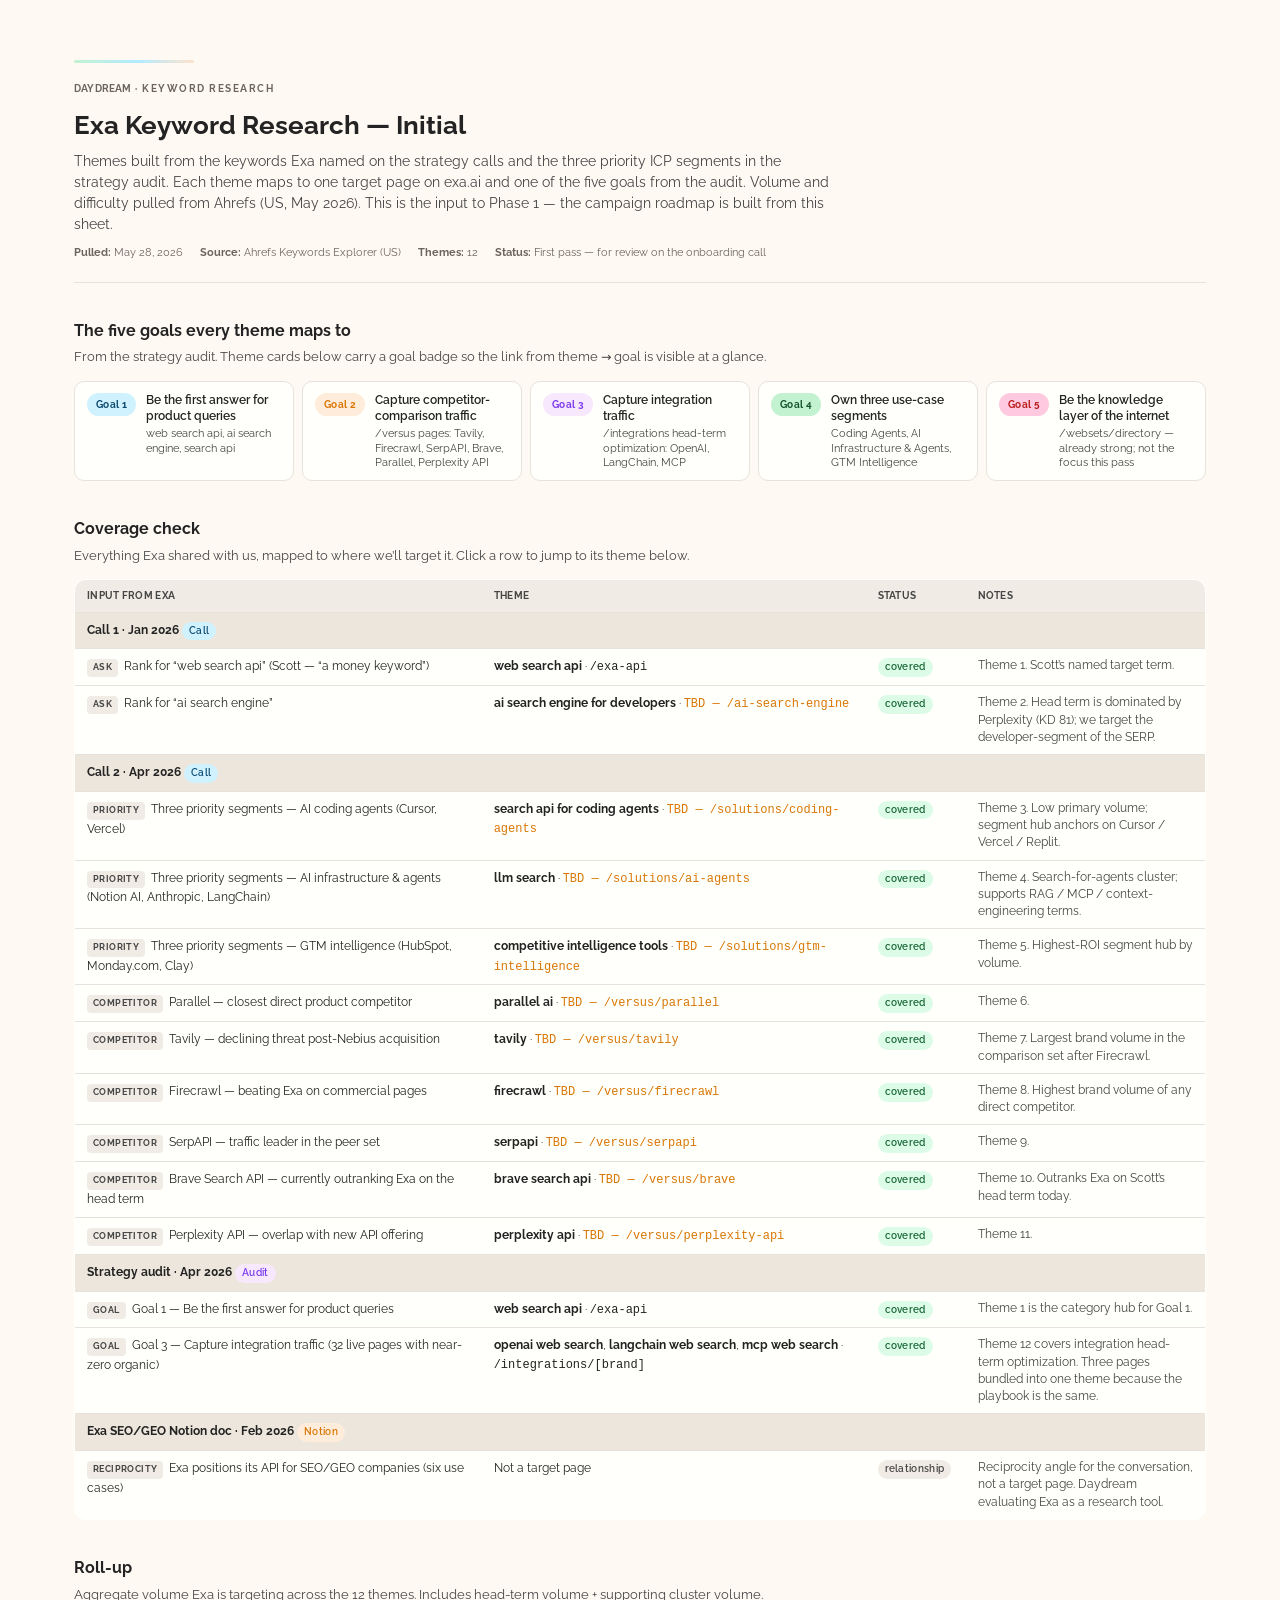
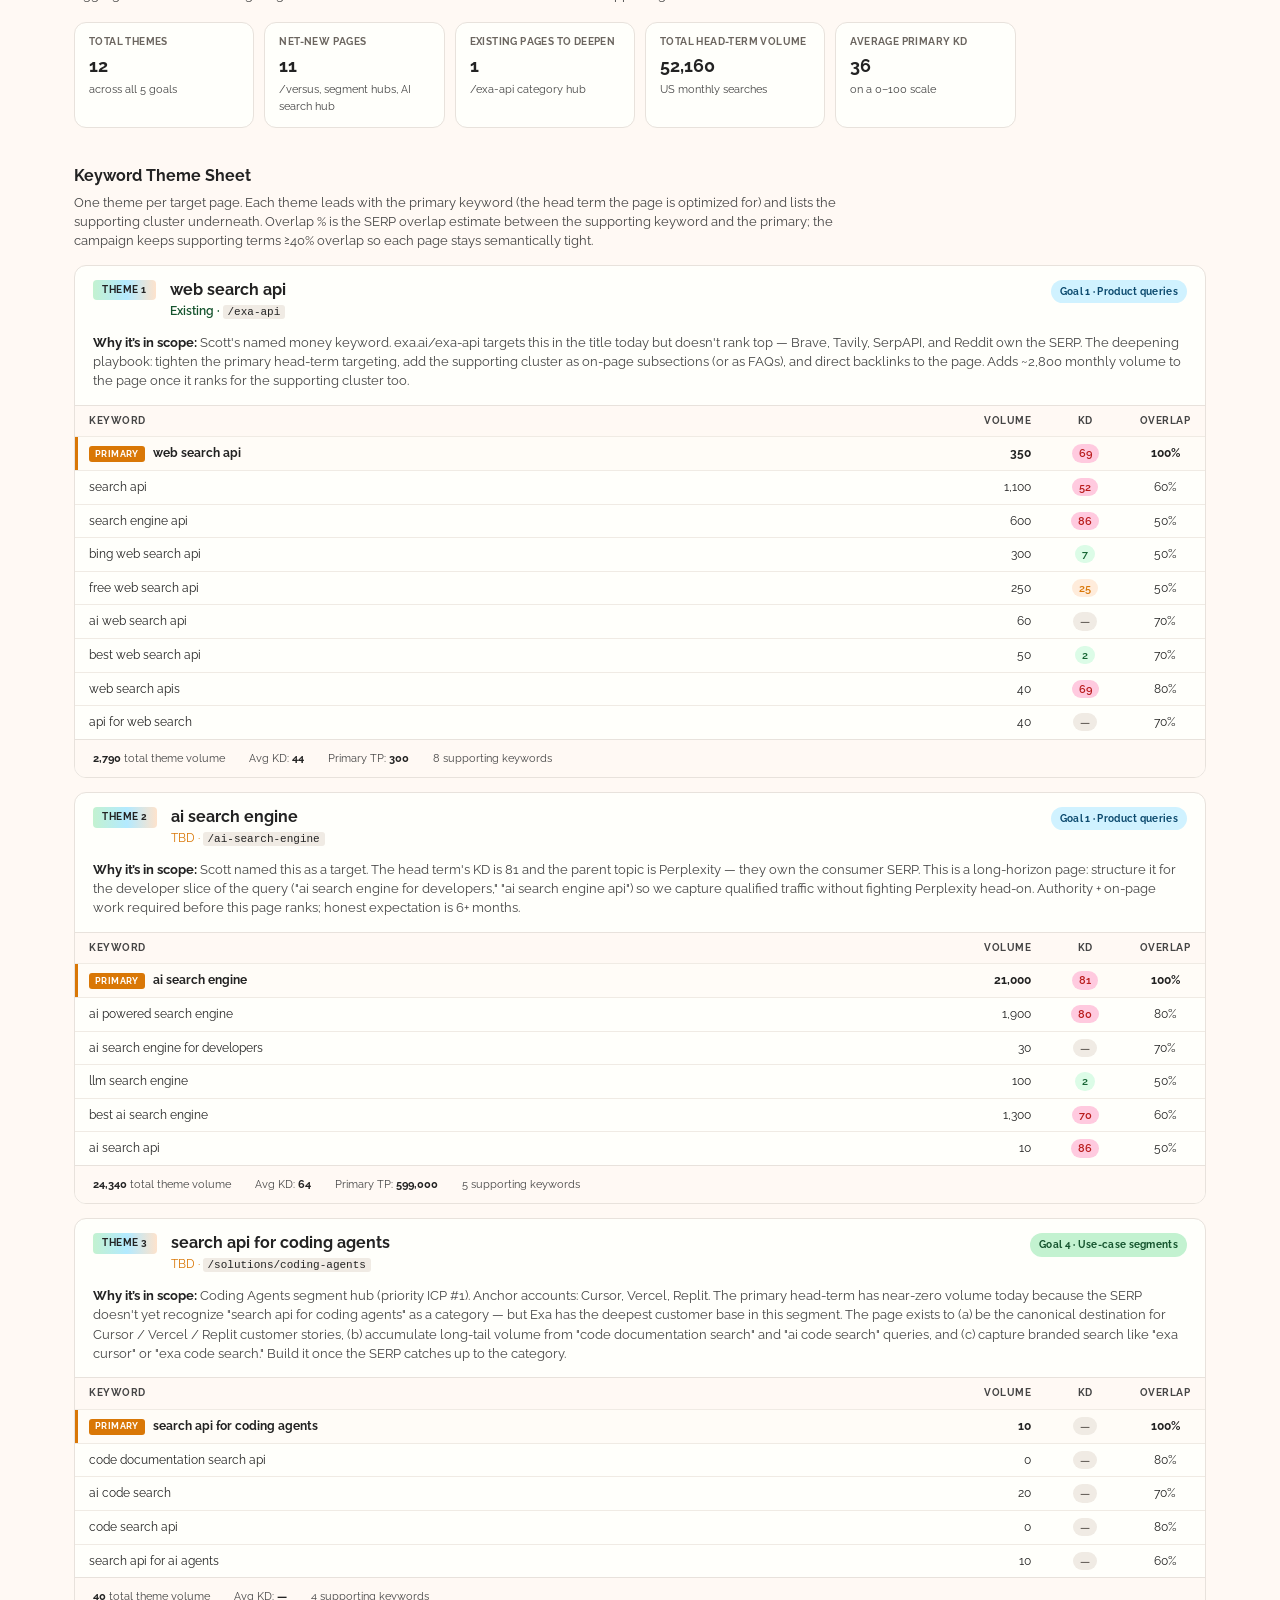
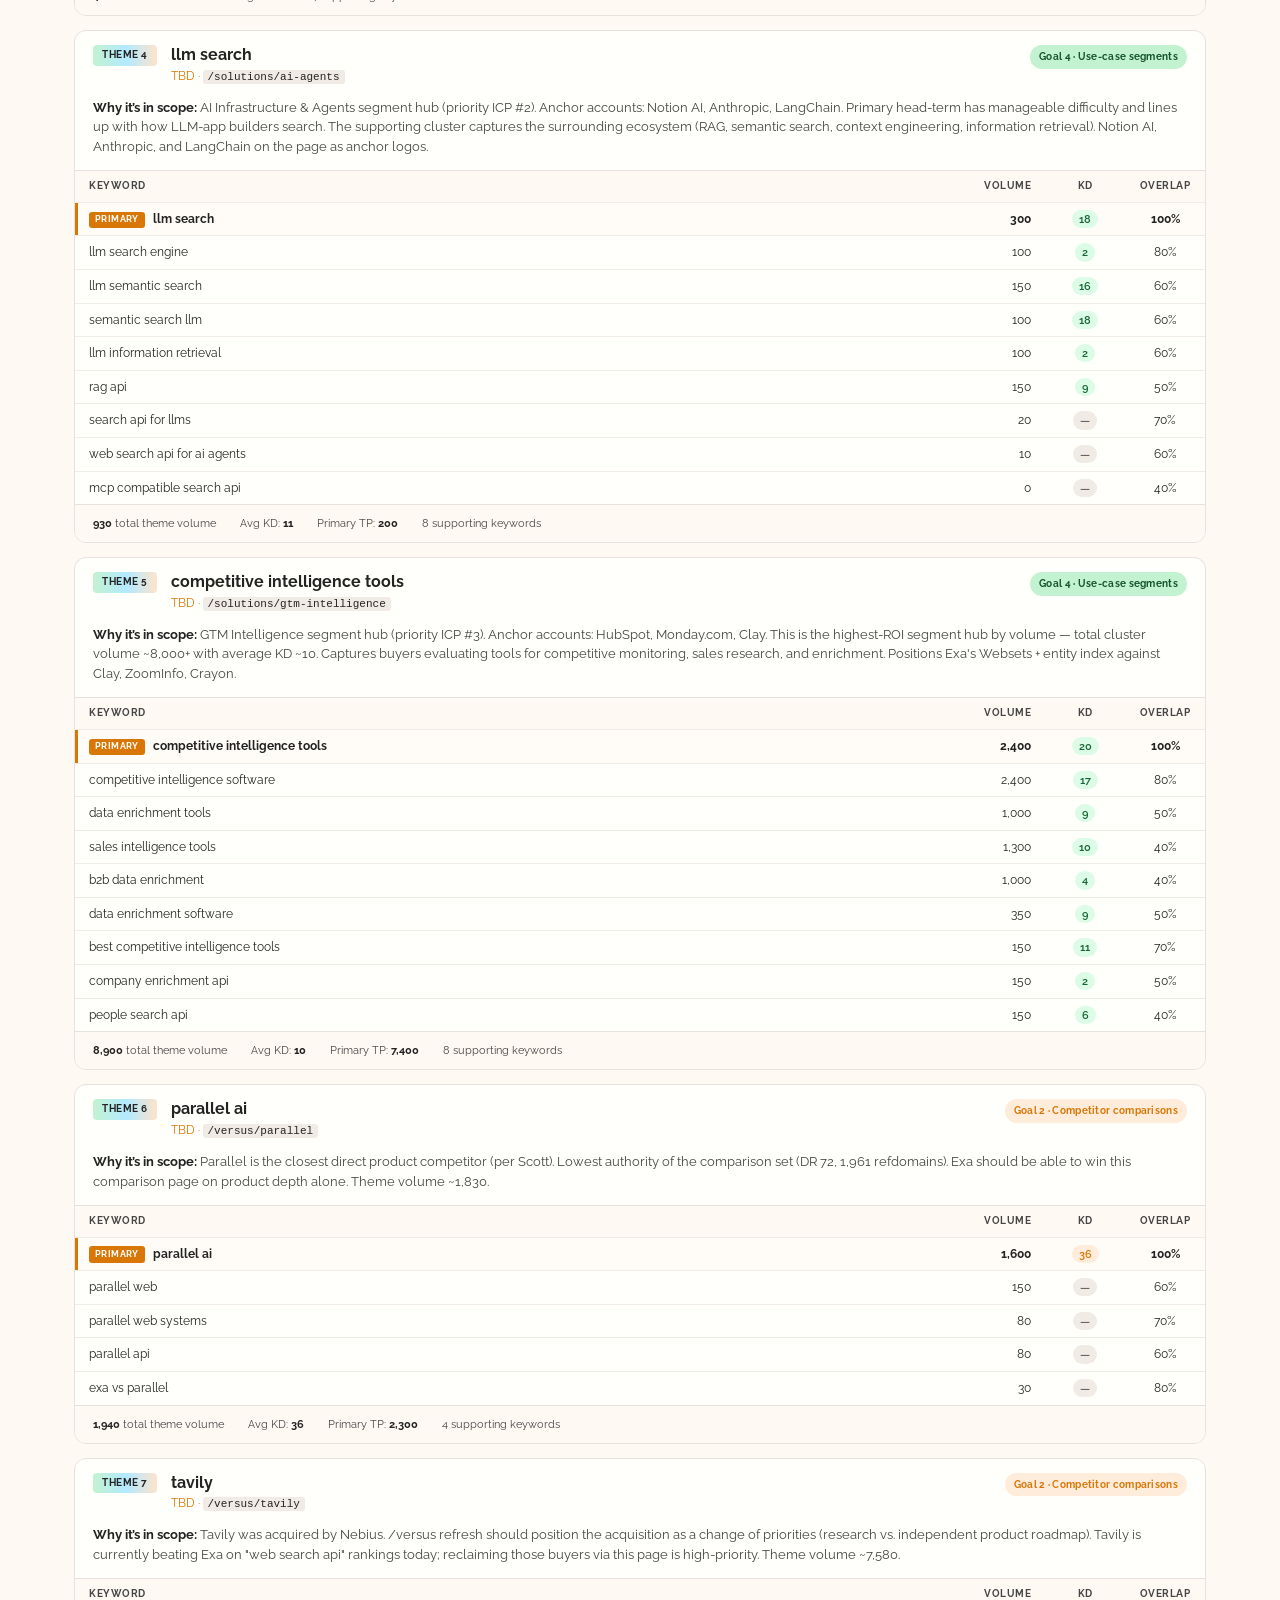
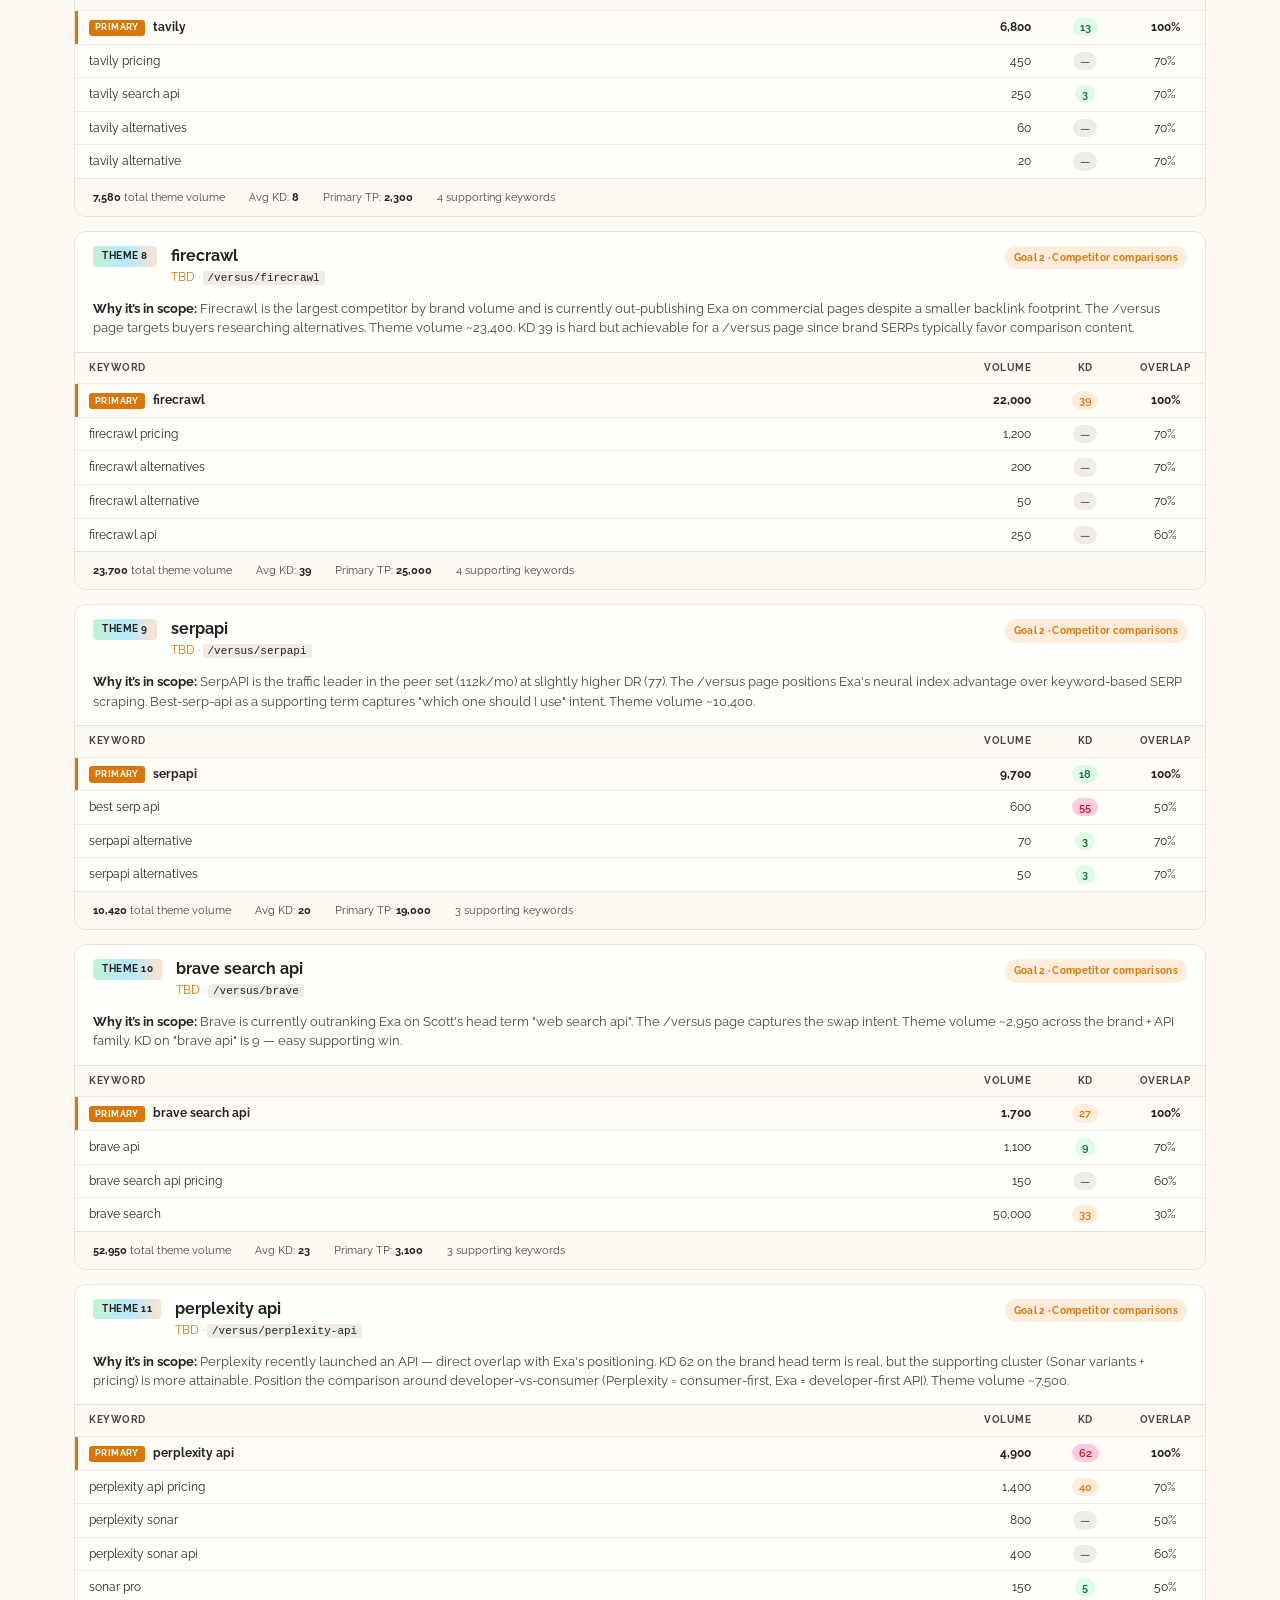
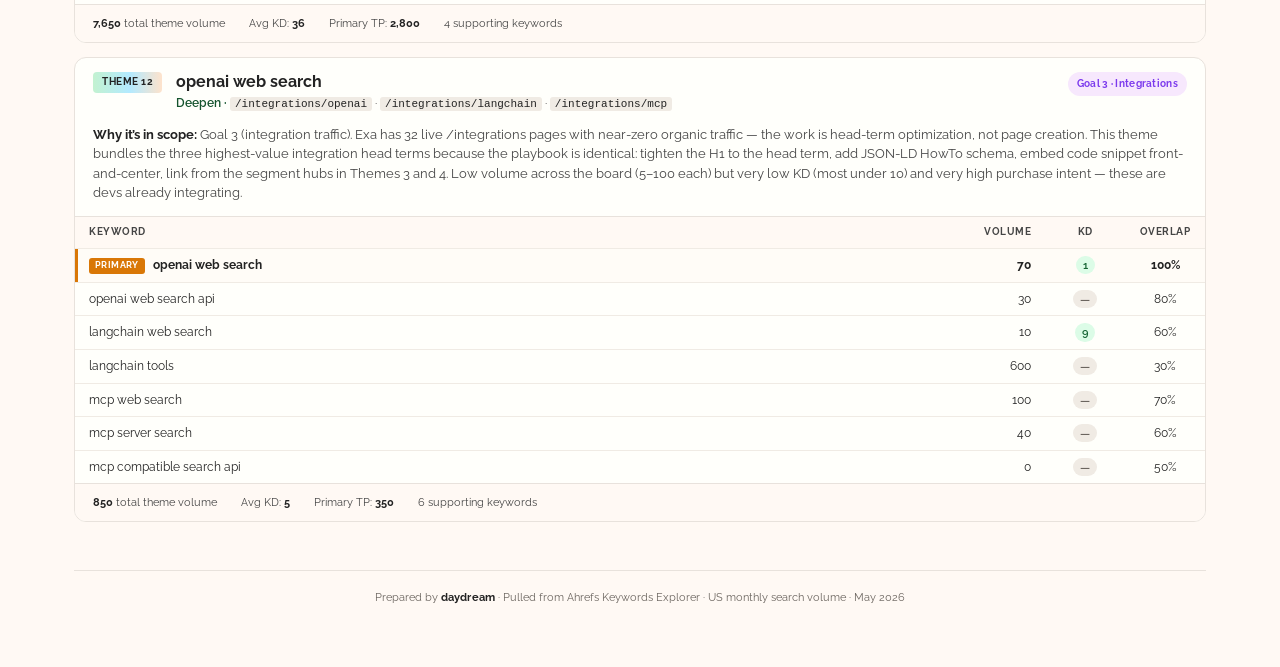
==== index.html @ 853b46c7 "Initial: Exa keyword research site 12 themes built from Exa's three priority ICP segments and Scott'" ====
<!doctype html>
<html lang="en">
<head>
<meta charset="utf-8" />
<meta name="viewport" content="width=device-width,initial-scale=1" />
<title>Exa × daydream — Keyword Research (Initial)</title>
<link rel="preconnect" href="https://fonts.googleapis.com">
<link rel="preconnect" href="https://fonts.gstatic.com" crossorigin>
<link href="https://fonts.googleapis.com/css2?family=Raleway:wght@400;500;600;700&display=swap" rel="stylesheet">
<style>
:root {
  --cream: #FFF9F4;
  --offwhite: #FFFFFB;
  --near-black: #232323;
  --gray: #454545;
  --subtle: #6B655F;
  --border: #E8E2DC;
  --soft-border: #F0EBE4;
  --green: #C3F2D0;
  --green-d: #14532d;
  --blue: #D0F2FF;
  --blue-d: #0c4a6e;
  --amber: #FFECDB;
  --amber-d: #d97706;
  --red: #FFCADF;
  --red-d: #b91c1c;
  --purple: #F7E8FD;
  --purple-d: #7c3aed;
  --gradient: linear-gradient(90deg, #C3F2D0 0%, #B3EAFF 53%, #FEE3CC 100%);
}
* { box-sizing: border-box; }
html, body { background: var(--cream); }
body { font-family: 'Raleway', system-ui, -apple-system, sans-serif; color: var(--near-black); margin: 0; padding: 0; font-size: 13.5px; line-height: 1.55; }
.wrap { max-width: 1180px; margin: 0 auto; padding: 32px 24px 64px; }

/* Header */
.header { padding: 28px 0 20px; border-bottom: 1px solid var(--border); margin-bottom: 24px; position: relative; }
.header::before { content: ""; display: block; height: 3px; background: var(--gradient); border-radius: 2px; margin-bottom: 18px; max-width: 120px; }
.logo { display: inline-block; font-weight: 700; letter-spacing: 0.2px; }
.eyebrow { font-size: 10px; font-weight: 700; letter-spacing: 1.5px; text-transform: uppercase; color: var(--subtle); margin-bottom: 8px; }
h1 { font-size: 26px; font-weight: 700; margin: 0 0 6px; }
.subtitle { font-size: 13.5px; color: var(--gray); max-width: 760px; line-height: 1.55; }
.meta { font-size: 11px; color: var(--subtle); margin-top: 10px; }
.meta span { margin-right: 14px; }

/* Section */
.section { margin: 36px 0 20px; }
.section-title { font-size: 16px; font-weight: 700; margin: 0 0 4px; }
.section-sub { font-size: 12.5px; color: var(--gray); margin: 0 0 14px; max-width: 820px; }

/* Coverage table */
.cov-table { width: 100%; border-collapse: collapse; background: var(--offwhite); border: 1px solid var(--border); border-radius: 12px; overflow: hidden; }
.cov-table th, .cov-table td { font-size: 12px; text-align: left; padding: 8px 12px; border-bottom: 1px solid var(--border); vertical-align: top; }
.cov-table th { background: var(--soft-border); font-weight: 700; color: var(--gray); letter-spacing: 0.3px; text-transform: uppercase; font-size: 10px; }
.cov-table tr:last-child td { border-bottom: none; }
.cov-table tr.cov-group td { background: #EDE6DC; font-weight: 700; }
.cov-table td.notes { color: var(--gray); font-size: 11.5px; line-height: 1.5; }
.cov-pill { display: inline-block; background: var(--soft-border); color: var(--gray); font-size: 9.5px; font-weight: 600; padding: 2px 7px; border-radius: 20px; letter-spacing: 0.3px; }
.cov-pill.call { background: var(--blue); color: var(--blue-d); }
.cov-pill.audit { background: var(--purple); color: var(--purple-d); }
.cov-pill.notion { background: var(--amber); color: var(--amber-d); }
.cov-kind { display: inline-block; font-size: 9px; font-weight: 700; padding: 2px 6px; border-radius: 4px; background: var(--soft-border); color: var(--gray); margin-right: 6px; text-transform: uppercase; letter-spacing: 0.4px; }

/* Theme cards */
.theme { background: var(--offwhite); border: 1px solid var(--border); border-radius: 12px; margin-bottom: 14px; overflow: hidden; }
.theme-head { padding: 14px 18px 12px; display: flex; align-items: flex-start; gap: 14px; flex-wrap: wrap; }
.theme-num { display: inline-block; background: var(--gradient); color: var(--near-black); font-size: 9.5px; font-weight: 700; letter-spacing: 0.5px; text-transform: uppercase; padding: 3px 9px; border-radius: 4px; flex-shrink: 0; }
.theme-meta { flex: 1; min-width: 0; }
.theme-primary { font-size: 16px; font-weight: 700; margin: 0; line-height: 1.3; }
.theme-target { font-size: 11.5px; color: var(--gray); margin-top: 2px; }
.theme-target code { font-family: ui-monospace, SFMono-Regular, "SF Mono", Menlo, monospace; font-size: 11px; padding: 1px 5px; background: var(--soft-border); border-radius: 3px; color: var(--near-black); }
.tbd { color: var(--amber-d); }
.goal-badge { display: inline-flex; align-items: center; gap: 5px; padding: 4px 9px; border-radius: 20px; font-size: 10px; font-weight: 700; letter-spacing: 0.3px; flex-shrink: 0; }
.goal-1 { background: var(--blue); color: var(--blue-d); }
.goal-2 { background: var(--amber); color: var(--amber-d); }
.goal-3 { background: var(--purple); color: var(--purple-d); }
.goal-4 { background: var(--green); color: var(--green-d); }
.goal-5 { background: var(--red); color: var(--red-d); }
.theme-notes { padding: 0 18px 14px; font-size: 12.5px; color: var(--gray); line-height: 1.55; border-bottom: 1px solid var(--border); }

/* Keyword table inside theme */
.kw-table { width: 100%; border-collapse: collapse; }
.kw-table th, .kw-table td { font-size: 12px; padding: 7px 14px; text-align: left; border-bottom: 1px solid var(--soft-border); }
.kw-table th { background: var(--cream); font-weight: 700; color: var(--gray); font-size: 9.5px; letter-spacing: 0.5px; text-transform: uppercase; padding: 8px 14px; }
.kw-table tr:last-child td { border-bottom: none; }
.kw-table .num { text-align: right; font-variant-numeric: tabular-nums; }
.kw-table .center { text-align: center; }
.kw-table tr.primary td { font-weight: 700; background: #FFFCF7; }
.kw-table tr.primary td:first-child { position: relative; }
.kw-table tr.primary td:first-child::before { content: ""; position: absolute; left: 0; top: 0; bottom: 0; width: 3px; background: var(--amber-d); }
.badge-primary { display: inline-block; background: var(--amber-d); color: #fff; font-size: 8.5px; font-weight: 700; padding: 1.5px 6px; border-radius: 3px; letter-spacing: 0.4px; margin-right: 8px; vertical-align: middle; text-transform: uppercase; }
.kd-pill { display: inline-block; font-size: 10.5px; font-weight: 600; padding: 1px 7px; border-radius: 10px; font-variant-numeric: tabular-nums; }
.kd-low { background: #DCFCE7; color: #166534; }
.kd-mid { background: var(--amber); color: var(--amber-d); }
.kd-high { background: var(--red); color: var(--red-d); }
.kd-na { background: var(--soft-border); color: var(--subtle); }

/* Theme summary footer */
.theme-foot { padding: 10px 18px; background: var(--cream); border-top: 1px solid var(--border); display: flex; gap: 24px; font-size: 11px; color: var(--gray); flex-wrap: wrap; }
.theme-foot b { color: var(--near-black); font-weight: 700; }

/* Legend / Goals key */
.goals-key { display: grid; grid-template-columns: repeat(auto-fill, minmax(220px, 1fr)); gap: 8px; margin-bottom: 18px; }
.goal-row { background: var(--offwhite); border: 1px solid var(--border); border-radius: 10px; padding: 10px 12px; display: flex; gap: 10px; align-items: flex-start; }
.goal-row .goal-badge { margin-top: 1px; }
.goal-row .gt { font-size: 11.5px; font-weight: 600; line-height: 1.4; }
.goal-row .gs { font-size: 10.5px; color: var(--gray); margin-top: 2px; line-height: 1.4; }

/* footer */
.foot { margin-top: 48px; padding-top: 18px; border-top: 1px solid var(--border); font-size: 11px; color: var(--subtle); text-align: center; }
.foot .logo { color: var(--near-black); }

/* anchor jump highlight */
.theme.flash { box-shadow: 0 0 0 3px rgba(255, 213, 87, 0.6); transition: box-shadow 0.5s ease; }

/* clickable cov rows */
.cov-table tr.cov-clickable { cursor: pointer; }
.cov-table tr.cov-clickable:hover td { background: #FFF7E6; }

/* Roll-up totals */
.totals { display: grid; grid-template-columns: repeat(auto-fill, minmax(180px, 1fr)); gap: 10px; margin: 18px 0 4px; }
.totals .card { background: var(--offwhite); border: 1px solid var(--border); border-radius: 12px; padding: 12px 14px; }
.totals .card .lbl { font-size: 9.5px; font-weight: 700; letter-spacing: 0.4px; text-transform: uppercase; color: var(--subtle); }
.totals .card .val { font-size: 18px; font-weight: 700; margin-top: 2px; font-variant-numeric: tabular-nums; }
.totals .card .sub { font-size: 11px; color: var(--gray); margin-top: 1px; }

@media (max-width: 720px) {
  .header { padding: 18px 0 14px; }
  h1 { font-size: 22px; }
  .wrap { padding: 22px 14px 48px; }
  .theme-head { gap: 8px; }
}
</style>
</head>
<body>
<div class="wrap">

<header class="header">
  <div class="eyebrow"><span class="logo">daydream</span> · keyword research</div>
  <h1>Exa Keyword Research — Initial</h1>
  <div class="subtitle">
    Themes built from the keywords Exa named on the strategy calls and the three priority ICP segments in the strategy audit. Each theme maps to one target page on exa.ai and one of the five goals from the audit. Volume and difficulty pulled from Ahrefs (US, May 2026). This is the input to Phase 1 — the campaign roadmap is built from this sheet.
  </div>
  <div class="meta">
    <span><b>Pulled:</b> May 28, 2026</span>
    <span><b>Source:</b> Ahrefs Keywords Explorer (US)</span>
    <span><b>Themes:</b> 12</span>
    <span><b>Status:</b> First pass — for review on the onboarding call</span>
  </div>
</header>

<!-- Goals key ─────────────────────────────────── -->
<section class="section">
  <h2 class="section-title">The five goals every theme maps to</h2>
  <p class="section-sub">From the strategy audit. Theme cards below carry a goal badge so the link from theme → goal is visible at a glance.</p>
  <div class="goals-key">
    <div class="goal-row"><span class="goal-badge goal-1">Goal 1</span><div><div class="gt">Be the first answer for product queries</div><div class="gs">web search api, ai search engine, search api</div></div></div>
    <div class="goal-row"><span class="goal-badge goal-2">Goal 2</span><div><div class="gt">Capture competitor-comparison traffic</div><div class="gs">/versus pages: Tavily, Firecrawl, SerpAPI, Brave, Parallel, Perplexity API</div></div></div>
    <div class="goal-row"><span class="goal-badge goal-3">Goal 3</span><div><div class="gt">Capture integration traffic</div><div class="gs">/integrations head-term optimization: OpenAI, LangChain, MCP</div></div></div>
    <div class="goal-row"><span class="goal-badge goal-4">Goal 4</span><div><div class="gt">Own three use-case segments</div><div class="gs">Coding Agents, AI Infrastructure &amp; Agents, GTM Intelligence</div></div></div>
    <div class="goal-row"><span class="goal-badge goal-5">Goal 5</span><div><div class="gt">Be the knowledge layer of the internet</div><div class="gs">/websets/directory — already strong; not the focus this pass</div></div></div>
  </div>
</section>

<!-- Coverage check ─────────────────────────────── -->
<section class="section">
  <h2 class="section-title">Coverage check</h2>
  <p class="section-sub">Everything Exa shared with us, mapped to where we&rsquo;ll target it. Click a row to jump to its theme below.</p>
  <table class="cov-table">
    <thead>
      <tr><th style="width:36%">Input from Exa</th><th>Theme</th><th style="width:100px">Status</th><th style="width:240px">Notes</th></tr>
    </thead>
    <tbody>
      <tr class="cov-group"><td colspan="4">Call 1 · Jan 2026 <span class="cov-pill call">Call</span></td></tr>
      <tr class="cov-clickable" data-jump="t1"><td><span class="cov-kind">ask</span>Rank for &ldquo;web search api&rdquo; (Scott — &ldquo;a money keyword&rdquo;)</td><td><b>web search api</b> · <code>/exa-api</code></td><td><span class="cov-pill" style="background:#DCFCE7;color:#166534">covered</span></td><td class="notes">Theme 1. Scott&rsquo;s named target term.</td></tr>
      <tr class="cov-clickable" data-jump="t2"><td><span class="cov-kind">ask</span>Rank for &ldquo;ai search engine&rdquo;</td><td><b>ai search engine for developers</b> · <code class="tbd">TBD — /ai-search-engine</code></td><td><span class="cov-pill" style="background:#DCFCE7;color:#166534">covered</span></td><td class="notes">Theme 2. Head term is dominated by Perplexity (KD 81); we target the developer-segment of the SERP.</td></tr>

      <tr class="cov-group"><td colspan="4">Call 2 · Apr 2026 <span class="cov-pill call">Call</span></td></tr>
      <tr class="cov-clickable" data-jump="t3"><td><span class="cov-kind">priority</span>Three priority segments — AI coding agents (Cursor, Vercel)</td><td><b>search api for coding agents</b> · <code class="tbd">TBD — /solutions/coding-agents</code></td><td><span class="cov-pill" style="background:#DCFCE7;color:#166534">covered</span></td><td class="notes">Theme 3. Low primary volume; segment hub anchors on Cursor / Vercel / Replit.</td></tr>
      <tr class="cov-clickable" data-jump="t4"><td><span class="cov-kind">priority</span>Three priority segments — AI infrastructure &amp; agents (Notion AI, Anthropic, LangChain)</td><td><b>llm search</b> · <code class="tbd">TBD — /solutions/ai-agents</code></td><td><span class="cov-pill" style="background:#DCFCE7;color:#166534">covered</span></td><td class="notes">Theme 4. Search-for-agents cluster; supports RAG / MCP / context-engineering terms.</td></tr>
      <tr class="cov-clickable" data-jump="t5"><td><span class="cov-kind">priority</span>Three priority segments — GTM intelligence (HubSpot, Monday.com, Clay)</td><td><b>competitive intelligence tools</b> · <code class="tbd">TBD — /solutions/gtm-intelligence</code></td><td><span class="cov-pill" style="background:#DCFCE7;color:#166534">covered</span></td><td class="notes">Theme 5. Highest-ROI segment hub by volume.</td></tr>
      <tr class="cov-clickable" data-jump="t6"><td><span class="cov-kind">competitor</span>Parallel — closest direct product competitor</td><td><b>parallel ai</b> · <code class="tbd">TBD — /versus/parallel</code></td><td><span class="cov-pill" style="background:#DCFCE7;color:#166534">covered</span></td><td class="notes">Theme 6.</td></tr>
      <tr class="cov-clickable" data-jump="t7"><td><span class="cov-kind">competitor</span>Tavily — declining threat post-Nebius acquisition</td><td><b>tavily</b> · <code class="tbd">TBD — /versus/tavily</code></td><td><span class="cov-pill" style="background:#DCFCE7;color:#166534">covered</span></td><td class="notes">Theme 7. Largest brand volume in the comparison set after Firecrawl.</td></tr>
      <tr class="cov-clickable" data-jump="t8"><td><span class="cov-kind">competitor</span>Firecrawl — beating Exa on commercial pages</td><td><b>firecrawl</b> · <code class="tbd">TBD — /versus/firecrawl</code></td><td><span class="cov-pill" style="background:#DCFCE7;color:#166534">covered</span></td><td class="notes">Theme 8. Highest brand volume of any direct competitor.</td></tr>
      <tr class="cov-clickable" data-jump="t9"><td><span class="cov-kind">competitor</span>SerpAPI — traffic leader in the peer set</td><td><b>serpapi</b> · <code class="tbd">TBD — /versus/serpapi</code></td><td><span class="cov-pill" style="background:#DCFCE7;color:#166534">covered</span></td><td class="notes">Theme 9.</td></tr>
      <tr class="cov-clickable" data-jump="t10"><td><span class="cov-kind">competitor</span>Brave Search API — currently outranking Exa on the head term</td><td><b>brave search api</b> · <code class="tbd">TBD — /versus/brave</code></td><td><span class="cov-pill" style="background:#DCFCE7;color:#166534">covered</span></td><td class="notes">Theme 10. Outranks Exa on Scott&rsquo;s head term today.</td></tr>
      <tr class="cov-clickable" data-jump="t11"><td><span class="cov-kind">competitor</span>Perplexity API — overlap with new API offering</td><td><b>perplexity api</b> · <code class="tbd">TBD — /versus/perplexity-api</code></td><td><span class="cov-pill" style="background:#DCFCE7;color:#166534">covered</span></td><td class="notes">Theme 11.</td></tr>

      <tr class="cov-group"><td colspan="4">Strategy audit · Apr 2026 <span class="cov-pill audit">Audit</span></td></tr>
      <tr class="cov-clickable" data-jump="t1"><td><span class="cov-kind">goal</span>Goal 1 — Be the first answer for product queries</td><td><b>web search api</b> · <code>/exa-api</code></td><td><span class="cov-pill" style="background:#DCFCE7;color:#166534">covered</span></td><td class="notes">Theme 1 is the category hub for Goal 1.</td></tr>
      <tr class="cov-clickable" data-jump="t12"><td><span class="cov-kind">goal</span>Goal 3 — Capture integration traffic (32 live pages with near-zero organic)</td><td><b>openai web search</b>, <b>langchain web search</b>, <b>mcp web search</b> · <code>/integrations/[brand]</code></td><td><span class="cov-pill" style="background:#DCFCE7;color:#166534">covered</span></td><td class="notes">Theme 12 covers integration head-term optimization. Three pages bundled into one theme because the playbook is the same.</td></tr>

      <tr class="cov-group"><td colspan="4">Exa SEO/GEO Notion doc · Feb 2026 <span class="cov-pill notion">Notion</span></td></tr>
      <tr><td><span class="cov-kind">reciprocity</span>Exa positions its API for SEO/GEO companies (six use cases)</td><td>Not a target page</td><td><span class="cov-pill" style="background:var(--soft-border);color:var(--gray)">relationship</span></td><td class="notes">Reciprocity angle for the conversation, not a target page. Daydream evaluating Exa as a research tool.</td></tr>
    </tbody>
  </table>
</section>

<!-- Roll-up ────────────────────────────────────── -->
<section class="section">
  <h2 class="section-title">Roll-up</h2>
  <p class="section-sub">Aggregate volume Exa is targeting across the 12 themes. Includes head-term volume + supporting cluster volume.</p>
  <div class="totals">
    <div class="card"><div class="lbl">Total themes</div><div class="val">12</div><div class="sub">across all 5 goals</div></div>
    <div class="card"><div class="lbl">Net-new pages</div><div class="val">11</div><div class="sub">/versus, segment hubs, AI search hub</div></div>
    <div class="card"><div class="lbl">Existing pages to deepen</div><div class="val">1</div><div class="sub">/exa-api category hub</div></div>
    <div class="card"><div class="lbl">Total head-term volume</div><div class="val">52,160</div><div class="sub">US monthly searches</div></div>
    <div class="card"><div class="lbl">Average primary KD</div><div class="val">36</div><div class="sub">on a 0–100 scale</div></div>
  </div>
</section>

<!-- THEME SHEET ─────────────────────────────────── -->
<section class="section">
  <h2 class="section-title">Keyword Theme Sheet</h2>
  <p class="section-sub">One theme per target page. Each theme leads with the primary keyword (the head term the page is optimized for) and lists the supporting cluster underneath. Overlap % is the SERP overlap estimate between the supporting keyword and the primary; the campaign keeps supporting terms ≥40% overlap so each page stays semantically tight.</p>
  <div id="themes"></div>
</section>

<footer class="foot">
  Prepared by <span class="logo">daydream</span> · Pulled from Ahrefs Keywords Explorer · US monthly search volume · May 2026
</footer>

</div>

<script>
const GOAL_LABELS = {
  1: "Goal 1 · Product queries",
  2: "Goal 2 · Competitor comparisons",
  3: "Goal 3 · Integrations",
  4: "Goal 4 · Use-case segments",
  5: "Goal 5 · Knowledge layer",
};

function kdClass(kd) {
  if (kd === null || kd === undefined) return "kd-na";
  if (kd <= 20) return "kd-low";
  if (kd <= 50) return "kd-mid";
  return "kd-high";
}

function kdDisplay(kd) {
  if (kd === null || kd === undefined) return "—";
  return kd;
}

function num(n) {
  if (n === null || n === undefined) return "—";
  if (typeof n === "string") return n;
  return n.toLocaleString();
}

const THEMES = [
  // ── THEME 1 ────────────────────────────────────
  {
    id: "t1",
    goal: 1,
    primary: { kw: "web search api", vol: 350, kd: 69, tp: 300, overlap: 100 },
    target: "/exa-api",
    targetStatus: "existing",
    notes: "Scott's named money keyword. exa.ai/exa-api targets this in the title today but doesn't rank top — Brave, Tavily, SerpAPI, and Reddit own the SERP. The deepening playbook: tighten the primary head-term targeting, add the supporting cluster as on-page subsections (or as FAQs), and direct backlinks to the page. Adds ~2,800 monthly volume to the page once it ranks for the supporting cluster too.",
    supporting: [
      { kw: "search api", vol: 1100, kd: 52, overlap: 60 },
      { kw: "search engine api", vol: 600, kd: 86, overlap: 50 },
      { kw: "bing web search api", vol: 300, kd: 7, overlap: 50 },
      { kw: "free web search api", vol: 250, kd: 25, overlap: 50 },
      { kw: "ai web search api", vol: 60, kd: null, overlap: 70 },
      { kw: "best web search api", vol: 50, kd: 2, overlap: 70 },
      { kw: "web search apis", vol: 40, kd: 69, overlap: 80 },
      { kw: "api for web search", vol: 40, kd: null, overlap: 70 },
    ],
  },
  // ── THEME 2 ────────────────────────────────────
  {
    id: "t2",
    goal: 1,
    primary: { kw: "ai search engine", vol: 21000, kd: 81, tp: 599000, overlap: 100 },
    target: "/ai-search-engine",
    targetStatus: "new",
    notes: "Scott named this as a target. The head term's KD is 81 and the parent topic is Perplexity — they own the consumer SERP. This is a long-horizon page: structure it for the developer slice of the query (\"ai search engine for developers,\" \"ai search engine api\") so we capture qualified traffic without fighting Perplexity head-on. Authority + on-page work required before this page ranks; honest expectation is 6+ months.",
    supporting: [
      { kw: "ai powered search engine", vol: 1900, kd: 80, overlap: 80 },
      { kw: "ai search engine for developers", vol: 30, kd: null, overlap: 70 },
      { kw: "llm search engine", vol: 100, kd: 2, overlap: 50 },
      { kw: "best ai search engine", vol: 1300, kd: 70, overlap: 60 },
      { kw: "ai search api", vol: 10, kd: 86, overlap: 50 },
    ],
  },
  // ── THEME 3 ────────────────────────────────────
  {
    id: "t3",
    goal: 4,
    primary: { kw: "search api for coding agents", vol: 10, kd: null, tp: null, overlap: 100 },
    target: "/solutions/coding-agents",
    targetStatus: "new",
    notes: "Coding Agents segment hub (priority ICP #1). Anchor accounts: Cursor, Vercel, Replit. The primary head-term has near-zero volume today because the SERP doesn't yet recognize \"search api for coding agents\" as a category — but Exa has the deepest customer base in this segment. The page exists to (a) be the canonical destination for Cursor / Vercel / Replit customer stories, (b) accumulate long-tail volume from \"code documentation search\" and \"ai code search\" queries, and (c) capture branded search like \"exa cursor\" or \"exa code search.\" Build it once the SERP catches up to the category.",
    supporting: [
      { kw: "code documentation search api", vol: 0, kd: null, overlap: 80 },
      { kw: "ai code search", vol: 20, kd: null, overlap: 70 },
      { kw: "code search api", vol: 0, kd: null, overlap: 80 },
      { kw: "search api for ai agents", vol: 10, kd: null, overlap: 60 },
    ],
  },
  // ── THEME 4 ────────────────────────────────────
  {
    id: "t4",
    goal: 4,
    primary: { kw: "llm search", vol: 300, kd: 18, tp: 200, overlap: 100 },
    target: "/solutions/ai-agents",
    targetStatus: "new",
    notes: "AI Infrastructure & Agents segment hub (priority ICP #2). Anchor accounts: Notion AI, Anthropic, LangChain. Primary head-term has manageable difficulty and lines up with how LLM-app builders search. The supporting cluster captures the surrounding ecosystem (RAG, semantic search, context engineering, information retrieval). Notion AI, Anthropic, and LangChain on the page as anchor logos.",
    supporting: [
      { kw: "llm search engine", vol: 100, kd: 2, overlap: 80 },
      { kw: "llm semantic search", vol: 150, kd: 16, overlap: 60 },
      { kw: "semantic search llm", vol: 100, kd: 18, overlap: 60 },
      { kw: "llm information retrieval", vol: 100, kd: 2, overlap: 60 },
      { kw: "rag api", vol: 150, kd: 9, overlap: 50 },
      { kw: "search api for llms", vol: 20, kd: null, overlap: 70 },
      { kw: "web search api for ai agents", vol: 10, kd: null, overlap: 60 },
      { kw: "mcp compatible search api", vol: 0, kd: null, overlap: 40 },
    ],
  },
  // ── THEME 5 ────────────────────────────────────
  {
    id: "t5",
    goal: 4,
    primary: { kw: "competitive intelligence tools", vol: 2400, kd: 20, tp: 7400, overlap: 100 },
    target: "/solutions/gtm-intelligence",
    targetStatus: "new",
    notes: "GTM Intelligence segment hub (priority ICP #3). Anchor accounts: HubSpot, Monday.com, Clay. This is the highest-ROI segment hub by volume — total cluster volume ~8,000+ with average KD ~10. Captures buyers evaluating tools for competitive monitoring, sales research, and enrichment. Positions Exa's Websets + entity index against Clay, ZoomInfo, Crayon.",
    supporting: [
      { kw: "competitive intelligence software", vol: 2400, kd: 17, overlap: 80 },
      { kw: "data enrichment tools", vol: 1000, kd: 9, overlap: 50 },
      { kw: "sales intelligence tools", vol: 1300, kd: 10, overlap: 40 },
      { kw: "b2b data enrichment", vol: 1000, kd: 4, overlap: 40 },
      { kw: "data enrichment software", vol: 350, kd: 9, overlap: 50 },
      { kw: "best competitive intelligence tools", vol: 150, kd: 11, overlap: 70 },
      { kw: "company enrichment api", vol: 150, kd: 2, overlap: 50 },
      { kw: "people search api", vol: 150, kd: 6, overlap: 40 },
    ],
  },
  // ── THEME 6 ────────────────────────────────────
  {
    id: "t6",
    goal: 2,
    primary: { kw: "parallel ai", vol: 1600, kd: 36, tp: 2300, overlap: 100 },
    target: "/versus/parallel",
    targetStatus: "new",
    notes: "Parallel is the closest direct product competitor (per Scott). Lowest authority of the comparison set (DR 72, 1,961 refdomains). Exa should be able to win this comparison page on product depth alone. Theme volume ~1,830.",
    supporting: [
      { kw: "parallel web", vol: 150, kd: null, overlap: 60 },
      { kw: "parallel web systems", vol: 80, kd: null, overlap: 70 },
      { kw: "parallel api", vol: 80, kd: null, overlap: 60 },
      { kw: "exa vs parallel", vol: 30, kd: null, overlap: 80 },
    ],
  },
  // ── THEME 7 ────────────────────────────────────
  {
    id: "t7",
    goal: 2,
    primary: { kw: "tavily", vol: 6800, kd: 13, tp: 2300, overlap: 100 },
    target: "/versus/tavily",
    targetStatus: "new",
    notes: "Tavily was acquired by Nebius. /versus refresh should position the acquisition as a change of priorities (research vs. independent product roadmap). Tavily is currently beating Exa on \"web search api\" rankings today; reclaiming those buyers via this page is high-priority. Theme volume ~7,580.",
    supporting: [
      { kw: "tavily pricing", vol: 450, kd: null, overlap: 70 },
      { kw: "tavily search api", vol: 250, kd: 3, overlap: 70 },
      { kw: "tavily alternatives", vol: 60, kd: null, overlap: 70 },
      { kw: "tavily alternative", vol: 20, kd: null, overlap: 70 },
    ],
  },
  // ── THEME 8 ────────────────────────────────────
  {
    id: "t8",
    goal: 2,
    primary: { kw: "firecrawl", vol: 22000, kd: 39, tp: 25000, overlap: 100 },
    target: "/versus/firecrawl",
    targetStatus: "new",
    notes: "Firecrawl is the largest competitor by brand volume and is currently out-publishing Exa on commercial pages despite a smaller backlink footprint. The /versus page targets buyers researching alternatives. Theme volume ~23,400. KD 39 is hard but achievable for a /versus page since brand SERPs typically favor comparison content.",
    supporting: [
      { kw: "firecrawl pricing", vol: 1200, kd: null, overlap: 70 },
      { kw: "firecrawl alternatives", vol: 200, kd: null, overlap: 70 },
      { kw: "firecrawl alternative", vol: 50, kd: null, overlap: 70 },
      { kw: "firecrawl api", vol: 250, kd: null, overlap: 60 },
    ],
  },
  // ── THEME 9 ────────────────────────────────────
  {
    id: "t9",
    goal: 2,
    primary: { kw: "serpapi", vol: 9700, kd: 18, tp: 19000, overlap: 100 },
    target: "/versus/serpapi",
    targetStatus: "new",
    notes: "SerpAPI is the traffic leader in the peer set (112k/mo) at slightly higher DR (77). The /versus page positions Exa's neural index advantage over keyword-based SERP scraping. Best-serp-api as a supporting term captures \"which one should I use\" intent. Theme volume ~10,400.",
    supporting: [
      { kw: "best serp api", vol: 600, kd: 55, overlap: 50 },
      { kw: "serpapi alternative", vol: 70, kd: 3, overlap: 70 },
      { kw: "serpapi alternatives", vol: 50, kd: 3, overlap: 70 },
    ],
  },
  // ── THEME 10 ───────────────────────────────────
  {
    id: "t10",
    goal: 2,
    primary: { kw: "brave search api", vol: 1700, kd: 27, tp: 3100, overlap: 100 },
    target: "/versus/brave",
    targetStatus: "new",
    notes: "Brave is currently outranking Exa on Scott's head term \"web search api\". The /versus page captures the swap intent. Theme volume ~2,950 across the brand + API family. KD on \"brave api\" is 9 — easy supporting win.",
    supporting: [
      { kw: "brave api", vol: 1100, kd: 9, overlap: 70 },
      { kw: "brave search api pricing", vol: 150, kd: null, overlap: 60 },
      { kw: "brave search", vol: 50000, kd: 33, overlap: 30 },
    ],
  },
  // ── THEME 11 ───────────────────────────────────
  {
    id: "t11",
    goal: 2,
    primary: { kw: "perplexity api", vol: 4900, kd: 62, tp: 2800, overlap: 100 },
    target: "/versus/perplexity-api",
    targetStatus: "new",
    notes: "Perplexity recently launched an API — direct overlap with Exa's positioning. KD 62 on the brand head term is real, but the supporting cluster (Sonar variants + pricing) is more attainable. Position the comparison around developer-vs-consumer (Perplexity = consumer-first, Exa = developer-first API). Theme volume ~7,500.",
    supporting: [
      { kw: "perplexity api pricing", vol: 1400, kd: 40, overlap: 70 },
      { kw: "perplexity sonar", vol: 800, kd: null, overlap: 50 },
      { kw: "perplexity sonar api", vol: 400, kd: null, overlap: 60 },
      { kw: "sonar pro", vol: 150, kd: 5, overlap: 50 },
    ],
  },
  // ── THEME 12 ───────────────────────────────────
  {
    id: "t12",
    goal: 3,
    primary: { kw: "openai web search", vol: 70, kd: 1, tp: 350, overlap: 100 },
    target: "/integrations/openai · /integrations/langchain · /integrations/mcp",
    targetStatus: "existing-deepen",
    notes: "Goal 3 (integration traffic). Exa has 32 live /integrations pages with near-zero organic traffic — the work is head-term optimization, not page creation. This theme bundles the three highest-value integration head terms because the playbook is identical: tighten the H1 to the head term, add JSON-LD HowTo schema, embed code snippet front-and-center, link from the segment hubs in Themes 3 and 4. Low volume across the board (5–100 each) but very low KD (most under 10) and very high purchase intent — these are devs already integrating.",
    supporting: [
      { kw: "openai web search api", vol: 30, kd: null, overlap: 80 },
      { kw: "langchain web search", vol: 10, kd: 9, overlap: 60 },
      { kw: "langchain tools", vol: 600, kd: null, overlap: 30 },
      { kw: "mcp web search", vol: 100, kd: null, overlap: 70 },
      { kw: "mcp server search", vol: 40, kd: null, overlap: 60 },
      { kw: "mcp compatible search api", vol: 0, kd: null, overlap: 50 },
    ],
  },
];

function targetCell(theme) {
  const paths = theme.target.split(" · ").map((p) => `<code>${p}</code>`).join(" · ");
  if (theme.targetStatus === "new") return `<span class="tbd">TBD · </span>${paths}`;
  if (theme.targetStatus === "existing-deepen") return `<span style="color:var(--green-d);font-weight:600">Deepen · </span>${paths}`;
  return `<span style="color:var(--green-d);font-weight:600">Existing · </span>${paths}`;
}

function renderTheme(theme, idx) {
  const themeVol = theme.primary.vol + theme.supporting.reduce((s, k) => s + (k.vol || 0), 0);
  const avgKD = (() => {
    const all = [theme.primary, ...theme.supporting].map((k) => k.kd).filter((k) => k !== null && k !== undefined);
    if (!all.length) return null;
    return Math.round(all.reduce((s, k) => s + k, 0) / all.length);
  })();
  const supportingRows = theme.supporting.map((k) => `
    <tr>
      <td>${k.kw}</td>
      <td class="num">${num(k.vol)}</td>
      <td class="center"><span class="kd-pill ${kdClass(k.kd)}">${kdDisplay(k.kd)}</span></td>
      <td class="center">${k.overlap}%</td>
    </tr>
  `).join("");
  return `
    <div class="theme" id="${theme.id}">
      <div class="theme-head">
        <span class="theme-num">Theme ${idx + 1}</span>
        <div class="theme-meta">
          <div class="theme-primary">${theme.primary.kw}</div>
          <div class="theme-target">${targetCell(theme)}</div>
        </div>
        <span class="goal-badge goal-${theme.goal}">${GOAL_LABELS[theme.goal]}</span>
      </div>
      <div class="theme-notes"><b style="color:var(--near-black)">Why it&rsquo;s in scope: </b>${theme.notes}</div>
      <table class="kw-table">
        <thead>
          <tr>
            <th style="width:auto">Keyword</th>
            <th class="num" style="width:88px">Volume</th>
            <th class="center" style="width:80px">KD</th>
            <th class="center" style="width:80px">Overlap</th>
          </tr>
        </thead>
        <tbody>
          <tr class="primary">
            <td><span class="badge-primary">Primary</span>${theme.primary.kw}</td>
            <td class="num">${num(theme.primary.vol)}</td>
            <td class="center"><span class="kd-pill ${kdClass(theme.primary.kd)}">${kdDisplay(theme.primary.kd)}</span></td>
            <td class="center">${theme.primary.overlap}%</td>
          </tr>
          ${supportingRows}
        </tbody>
      </table>
      <div class="theme-foot">
        <div><b>${num(themeVol)}</b> total theme volume</div>
        <div>Avg KD: <b>${avgKD === null ? "—" : avgKD}</b></div>
        ${theme.primary.tp ? `<div>Primary TP: <b>${num(theme.primary.tp)}</b></div>` : ""}
        <div>${theme.supporting.length} supporting keyword${theme.supporting.length === 1 ? "" : "s"}</div>
      </div>
    </div>
  `;
}

document.getElementById("themes").innerHTML = THEMES.map(renderTheme).join("");

// Click-to-jump from coverage rows
document.querySelectorAll(".cov-clickable").forEach((row) => {
  row.addEventListener("click", () => {
    const id = row.getAttribute("data-jump");
    const el = document.getElementById(id);
    if (!el) return;
    el.scrollIntoView({ behavior: "smooth", block: "start" });
    el.classList.add("flash");
    setTimeout(() => el.classList.remove("flash"), 1200);
  });
});
</script>
</body>
</html>
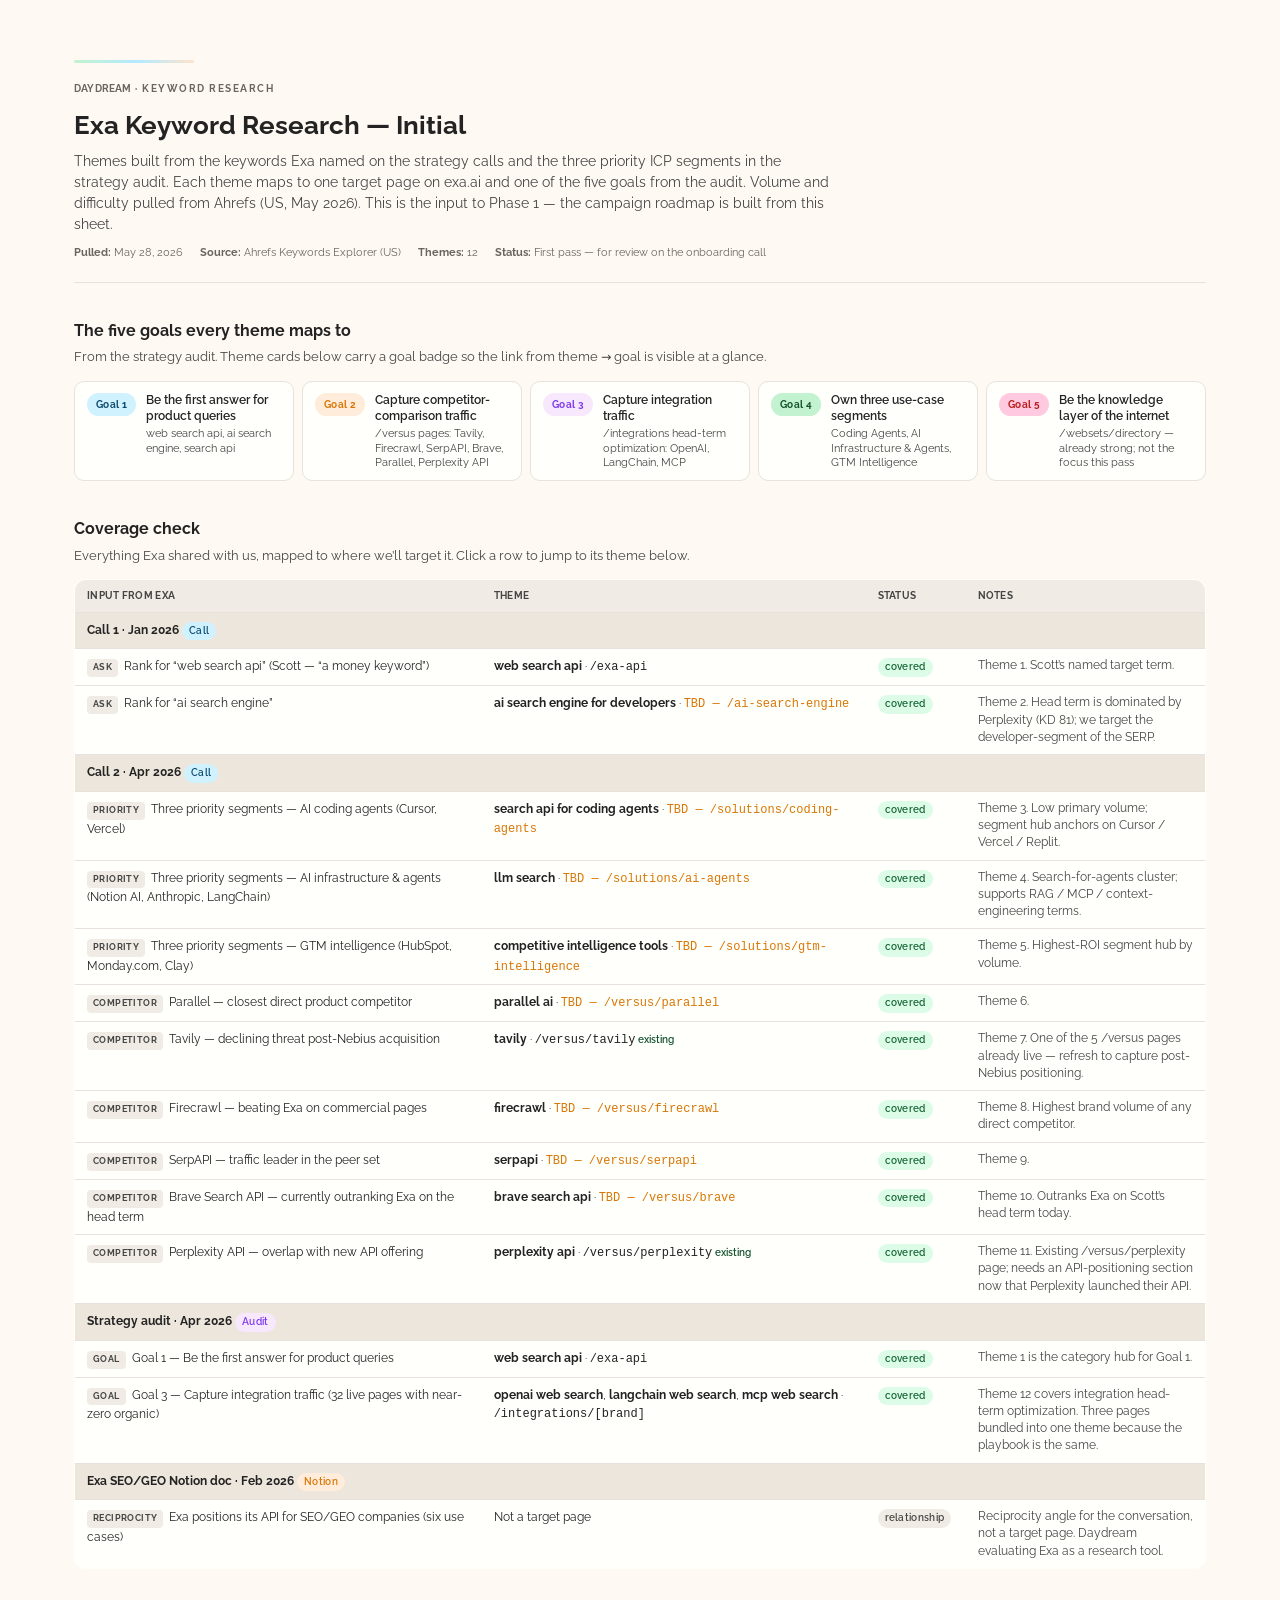
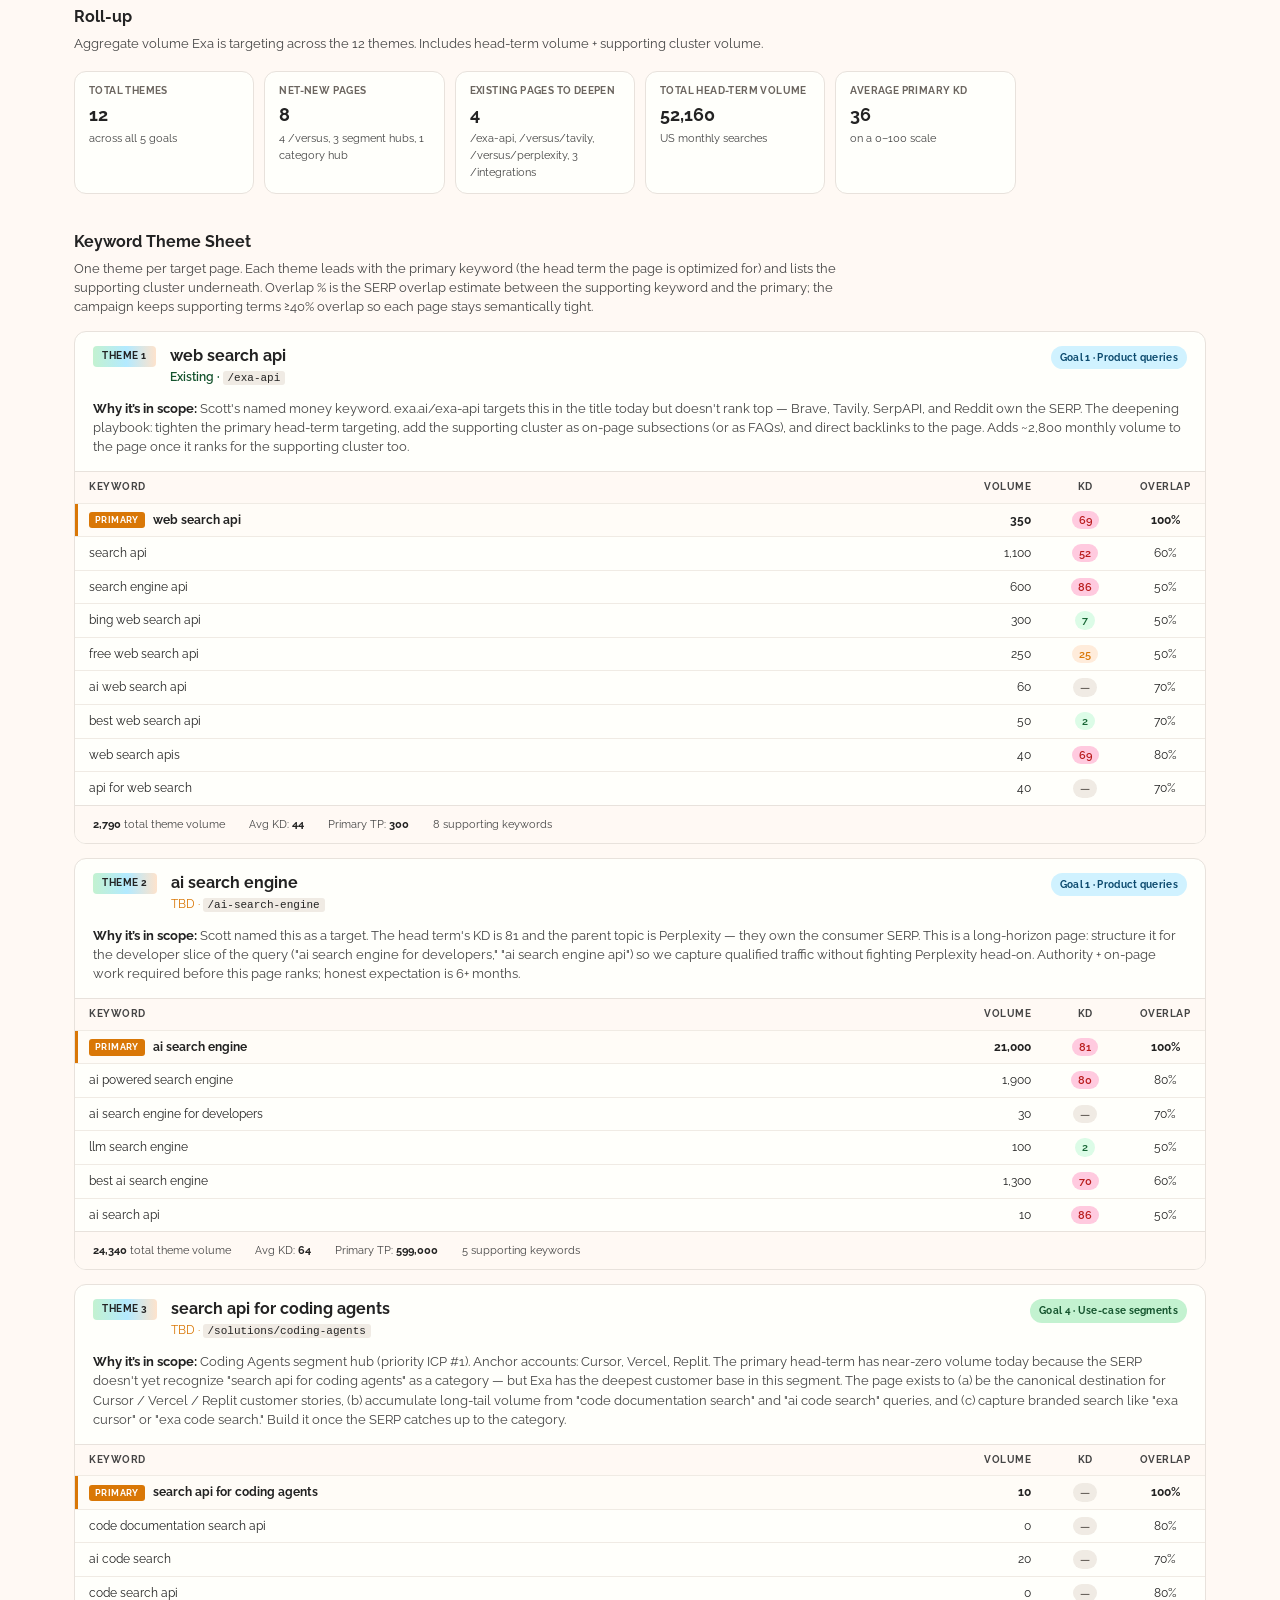
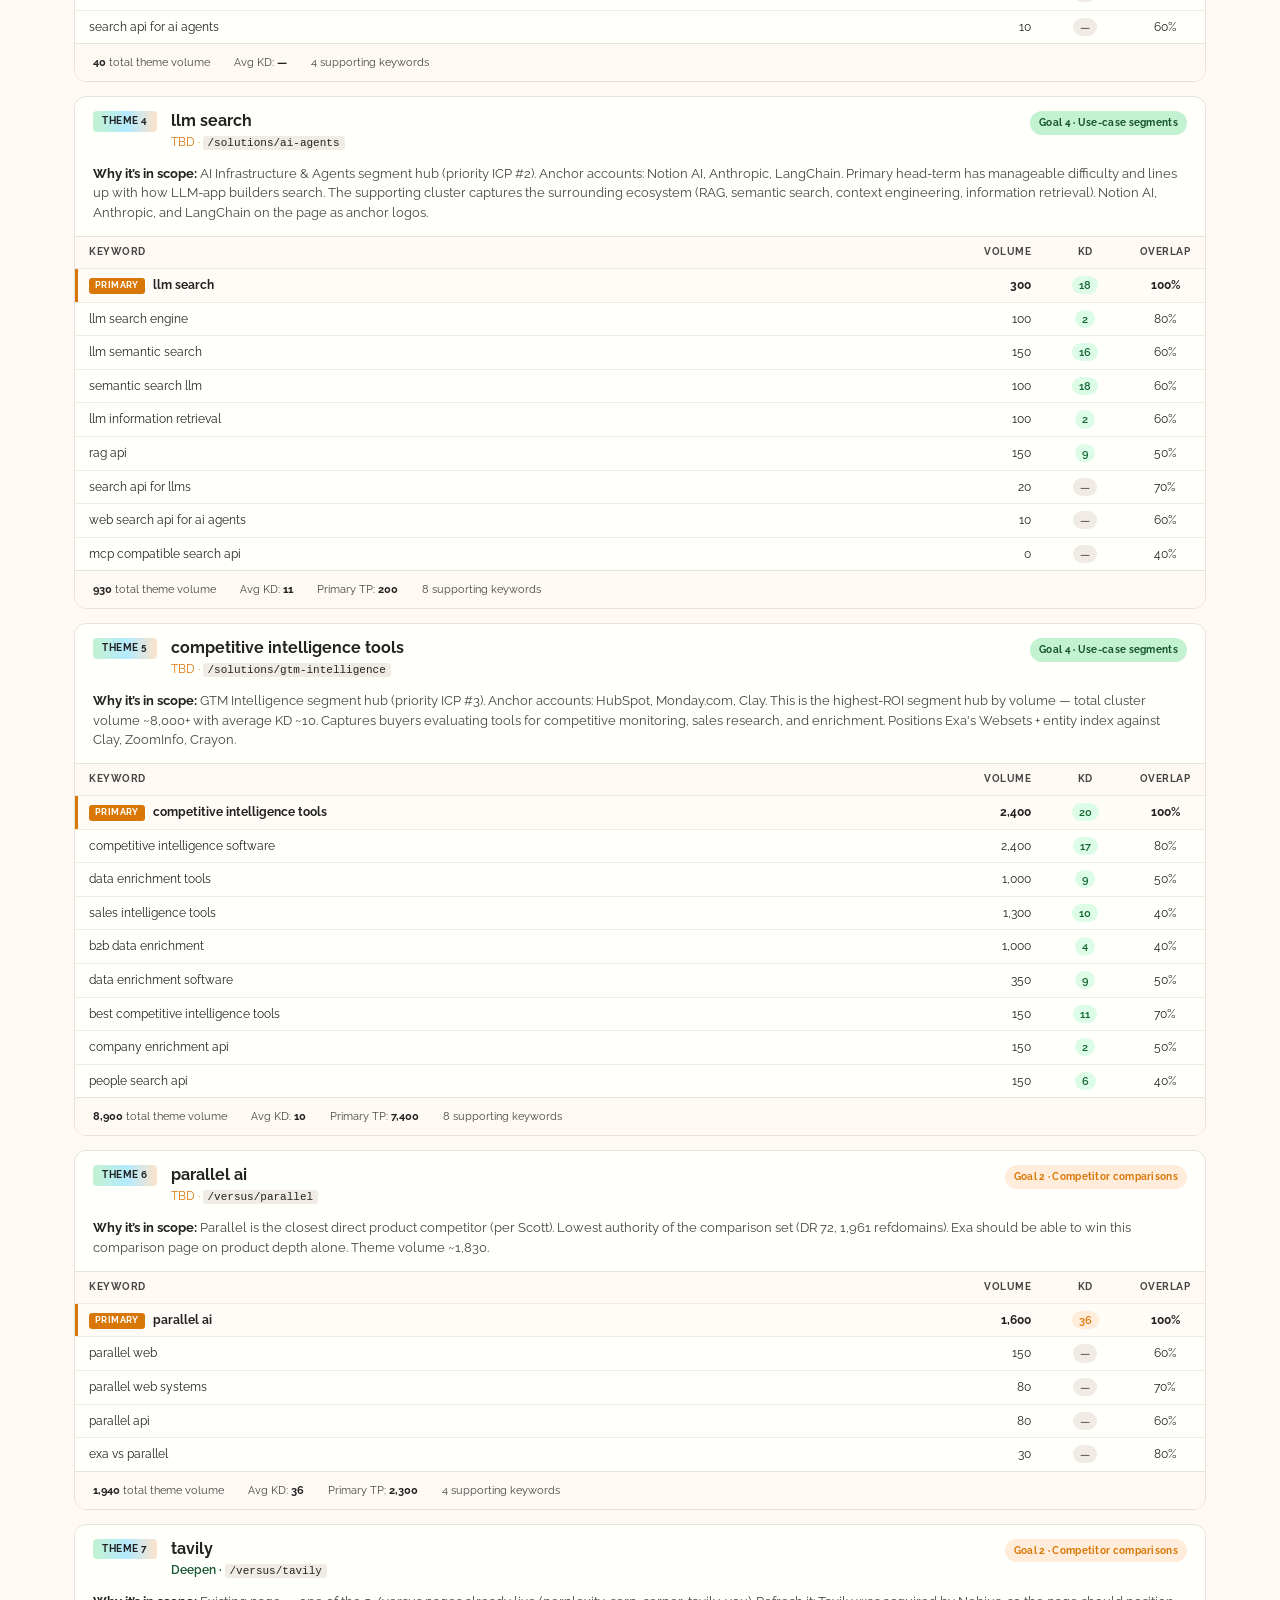
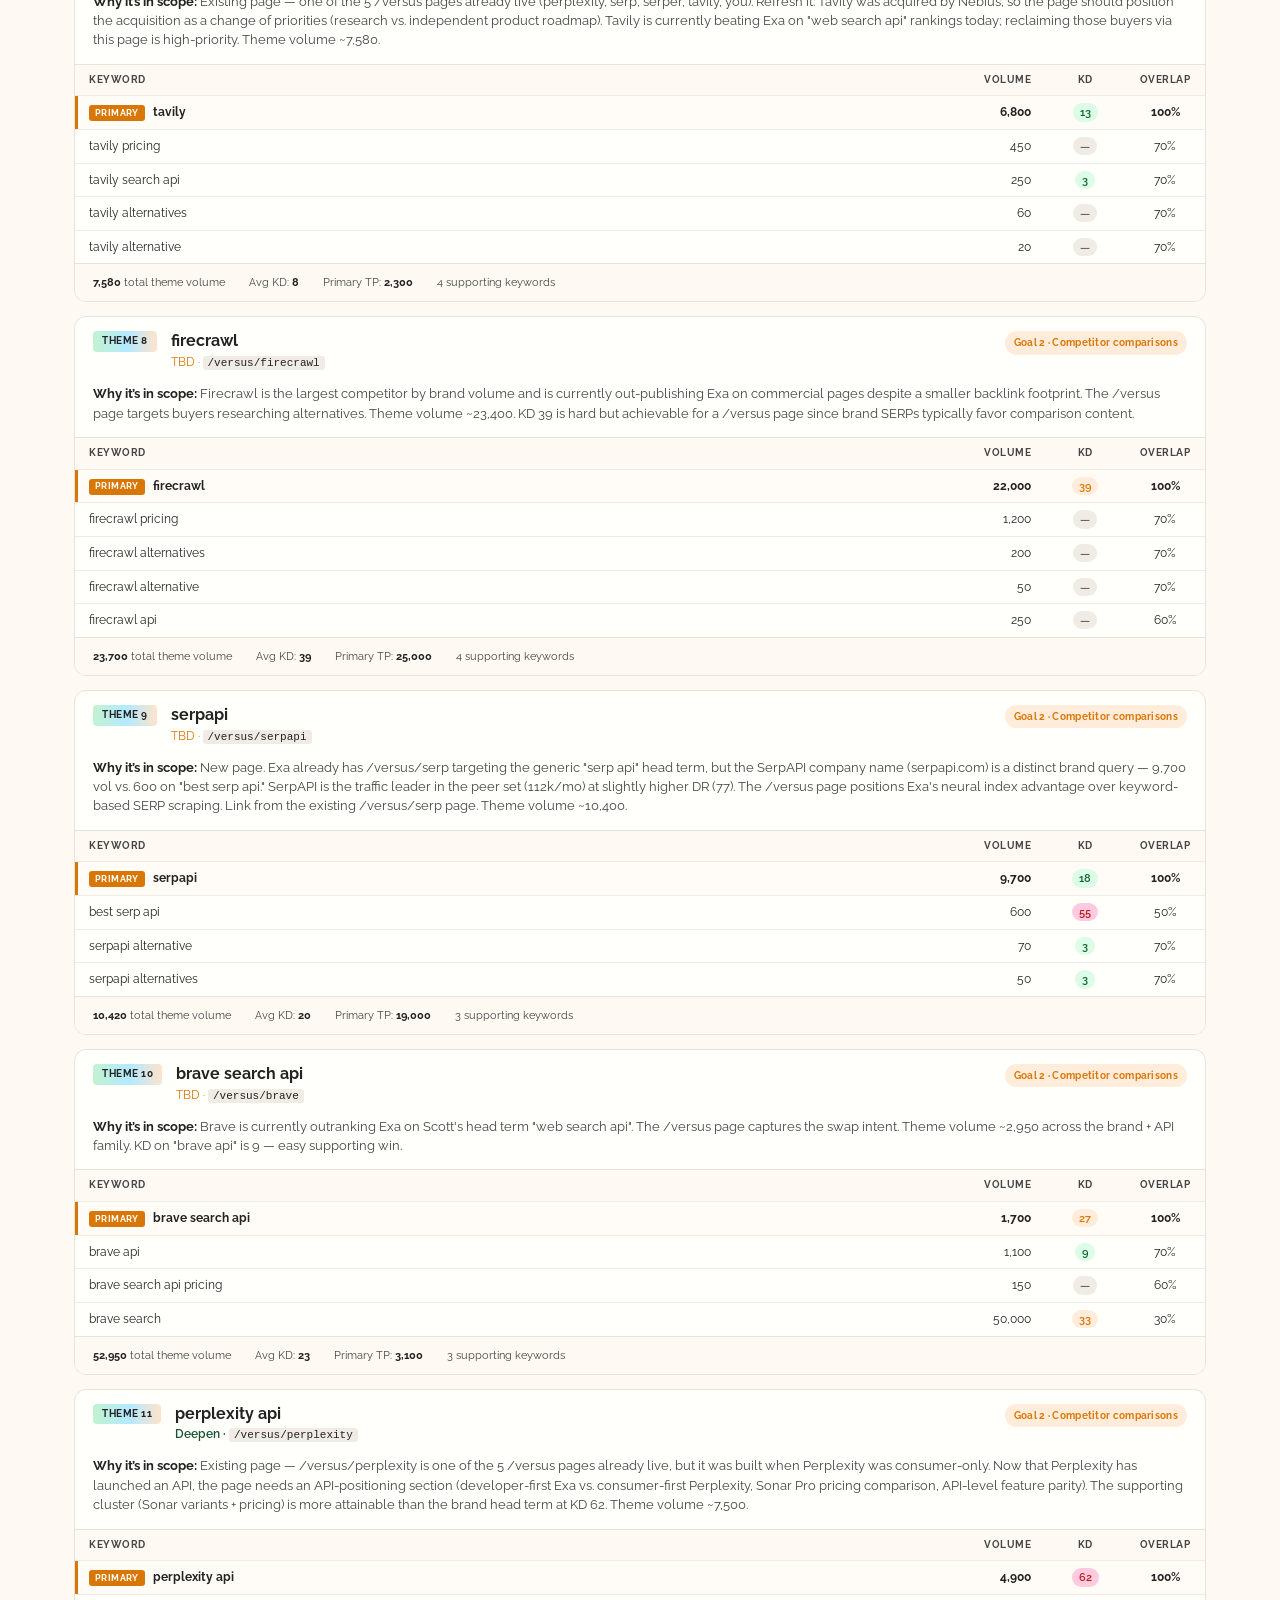
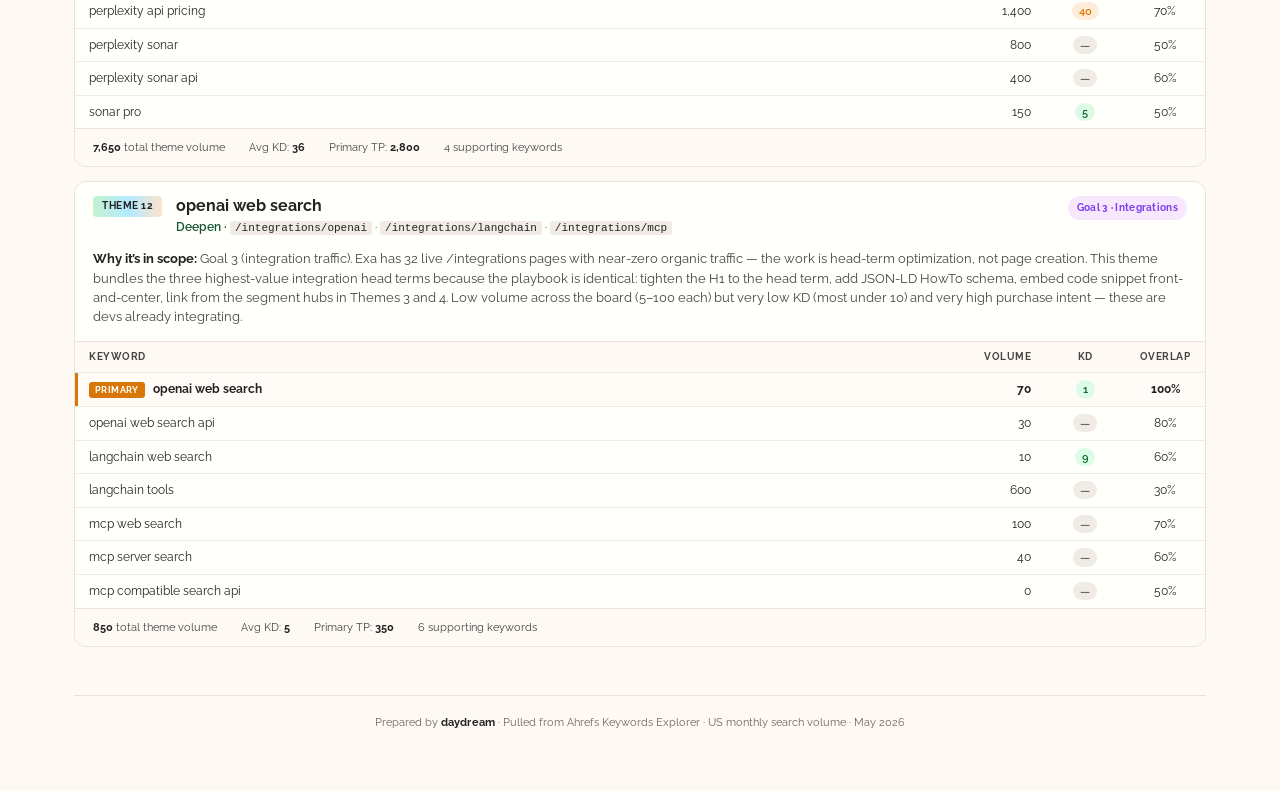
==== commit 0015ad61: "Fix existing-vs-new page split per strategy audit Audit lists 5 /versus pages already live: perplexi" ====
--- a/index.html
+++ b/index.html
@@ -180,11 +180,11 @@
       <tr class="cov-clickable" data-jump="t4"><td><span class="cov-kind">priority</span>Three priority segments — AI infrastructure &amp; agents (Notion AI, Anthropic, LangChain)</td><td><b>llm search</b> · <code class="tbd">TBD — /solutions/ai-agents</code></td><td><span class="cov-pill" style="background:#DCFCE7;color:#166534">covered</span></td><td class="notes">Theme 4. Search-for-agents cluster; supports RAG / MCP / context-engineering terms.</td></tr>
       <tr class="cov-clickable" data-jump="t5"><td><span class="cov-kind">priority</span>Three priority segments — GTM intelligence (HubSpot, Monday.com, Clay)</td><td><b>competitive intelligence tools</b> · <code class="tbd">TBD — /solutions/gtm-intelligence</code></td><td><span class="cov-pill" style="background:#DCFCE7;color:#166534">covered</span></td><td class="notes">Theme 5. Highest-ROI segment hub by volume.</td></tr>
       <tr class="cov-clickable" data-jump="t6"><td><span class="cov-kind">competitor</span>Parallel — closest direct product competitor</td><td><b>parallel ai</b> · <code class="tbd">TBD — /versus/parallel</code></td><td><span class="cov-pill" style="background:#DCFCE7;color:#166534">covered</span></td><td class="notes">Theme 6.</td></tr>
-      <tr class="cov-clickable" data-jump="t7"><td><span class="cov-kind">competitor</span>Tavily — declining threat post-Nebius acquisition</td><td><b>tavily</b> · <code class="tbd">TBD — /versus/tavily</code></td><td><span class="cov-pill" style="background:#DCFCE7;color:#166534">covered</span></td><td class="notes">Theme 7. Largest brand volume in the comparison set after Firecrawl.</td></tr>
+      <tr class="cov-clickable" data-jump="t7"><td><span class="cov-kind">competitor</span>Tavily — declining threat post-Nebius acquisition</td><td><b>tavily</b> · <code>/versus/tavily</code> <span style="color:var(--green-d);font-weight:600;font-size:10px">existing</span></td><td><span class="cov-pill" style="background:#DCFCE7;color:#166534">covered</span></td><td class="notes">Theme 7. One of the 5 /versus pages already live — refresh to capture post-Nebius positioning.</td></tr>
       <tr class="cov-clickable" data-jump="t8"><td><span class="cov-kind">competitor</span>Firecrawl — beating Exa on commercial pages</td><td><b>firecrawl</b> · <code class="tbd">TBD — /versus/firecrawl</code></td><td><span class="cov-pill" style="background:#DCFCE7;color:#166534">covered</span></td><td class="notes">Theme 8. Highest brand volume of any direct competitor.</td></tr>
       <tr class="cov-clickable" data-jump="t9"><td><span class="cov-kind">competitor</span>SerpAPI — traffic leader in the peer set</td><td><b>serpapi</b> · <code class="tbd">TBD — /versus/serpapi</code></td><td><span class="cov-pill" style="background:#DCFCE7;color:#166534">covered</span></td><td class="notes">Theme 9.</td></tr>
       <tr class="cov-clickable" data-jump="t10"><td><span class="cov-kind">competitor</span>Brave Search API — currently outranking Exa on the head term</td><td><b>brave search api</b> · <code class="tbd">TBD — /versus/brave</code></td><td><span class="cov-pill" style="background:#DCFCE7;color:#166534">covered</span></td><td class="notes">Theme 10. Outranks Exa on Scott&rsquo;s head term today.</td></tr>
-      <tr class="cov-clickable" data-jump="t11"><td><span class="cov-kind">competitor</span>Perplexity API — overlap with new API offering</td><td><b>perplexity api</b> · <code class="tbd">TBD — /versus/perplexity-api</code></td><td><span class="cov-pill" style="background:#DCFCE7;color:#166534">covered</span></td><td class="notes">Theme 11.</td></tr>
+      <tr class="cov-clickable" data-jump="t11"><td><span class="cov-kind">competitor</span>Perplexity API — overlap with new API offering</td><td><b>perplexity api</b> · <code>/versus/perplexity</code> <span style="color:var(--green-d);font-weight:600;font-size:10px">existing</span></td><td><span class="cov-pill" style="background:#DCFCE7;color:#166534">covered</span></td><td class="notes">Theme 11. Existing /versus/perplexity page; needs an API-positioning section now that Perplexity launched their API.</td></tr>
 
       <tr class="cov-group"><td colspan="4">Strategy audit · Apr 2026 <span class="cov-pill audit">Audit</span></td></tr>
       <tr class="cov-clickable" data-jump="t1"><td><span class="cov-kind">goal</span>Goal 1 — Be the first answer for product queries</td><td><b>web search api</b> · <code>/exa-api</code></td><td><span class="cov-pill" style="background:#DCFCE7;color:#166534">covered</span></td><td class="notes">Theme 1 is the category hub for Goal 1.</td></tr>
@@ -202,8 +202,8 @@
   <p class="section-sub">Aggregate volume Exa is targeting across the 12 themes. Includes head-term volume + supporting cluster volume.</p>
   <div class="totals">
     <div class="card"><div class="lbl">Total themes</div><div class="val">12</div><div class="sub">across all 5 goals</div></div>
-    <div class="card"><div class="lbl">Net-new pages</div><div class="val">11</div><div class="sub">/versus, segment hubs, AI search hub</div></div>
-    <div class="card"><div class="lbl">Existing pages to deepen</div><div class="val">1</div><div class="sub">/exa-api category hub</div></div>
+    <div class="card"><div class="lbl">Net-new pages</div><div class="val">8</div><div class="sub">4 /versus, 3 segment hubs, 1 category hub</div></div>
+    <div class="card"><div class="lbl">Existing pages to deepen</div><div class="val">4</div><div class="sub">/exa-api, /versus/tavily, /versus/perplexity, 3 /integrations</div></div>
     <div class="card"><div class="lbl">Total head-term volume</div><div class="val">52,160</div><div class="sub">US monthly searches</div></div>
     <div class="card"><div class="lbl">Average primary KD</div><div class="val">36</div><div class="sub">on a 0–100 scale</div></div>
   </div>
@@ -359,8 +359,8 @@
     goal: 2,
     primary: { kw: "tavily", vol: 6800, kd: 13, tp: 2300, overlap: 100 },
     target: "/versus/tavily",
-    targetStatus: "new",
-    notes: "Tavily was acquired by Nebius. /versus refresh should position the acquisition as a change of priorities (research vs. independent product roadmap). Tavily is currently beating Exa on \"web search api\" rankings today; reclaiming those buyers via this page is high-priority. Theme volume ~7,580.",
+    targetStatus: "existing-deepen",
+    notes: "Existing page — one of the 5 /versus pages already live (perplexity, serp, serper, tavily, you). Refresh it: Tavily was acquired by Nebius, so the page should position the acquisition as a change of priorities (research vs. independent product roadmap). Tavily is currently beating Exa on \"web search api\" rankings today; reclaiming those buyers via this page is high-priority. Theme volume ~7,580.",
     supporting: [
       { kw: "tavily pricing", vol: 450, kd: null, overlap: 70 },
       { kw: "tavily search api", vol: 250, kd: 3, overlap: 70 },
@@ -390,7 +390,7 @@
     primary: { kw: "serpapi", vol: 9700, kd: 18, tp: 19000, overlap: 100 },
     target: "/versus/serpapi",
     targetStatus: "new",
-    notes: "SerpAPI is the traffic leader in the peer set (112k/mo) at slightly higher DR (77). The /versus page positions Exa's neural index advantage over keyword-based SERP scraping. Best-serp-api as a supporting term captures \"which one should I use\" intent. Theme volume ~10,400.",
+    notes: "New page. Exa already has /versus/serp targeting the generic \"serp api\" head term, but the SerpAPI company name (serpapi.com) is a distinct brand query — 9,700 vol vs. 600 on \"best serp api.\" SerpAPI is the traffic leader in the peer set (112k/mo) at slightly higher DR (77). The /versus page positions Exa's neural index advantage over keyword-based SERP scraping. Link from the existing /versus/serp page. Theme volume ~10,400.",
     supporting: [
       { kw: "best serp api", vol: 600, kd: 55, overlap: 50 },
       { kw: "serpapi alternative", vol: 70, kd: 3, overlap: 70 },
@@ -416,9 +416,9 @@
     id: "t11",
     goal: 2,
     primary: { kw: "perplexity api", vol: 4900, kd: 62, tp: 2800, overlap: 100 },
-    target: "/versus/perplexity-api",
-    targetStatus: "new",
-    notes: "Perplexity recently launched an API — direct overlap with Exa's positioning. KD 62 on the brand head term is real, but the supporting cluster (Sonar variants + pricing) is more attainable. Position the comparison around developer-vs-consumer (Perplexity = consumer-first, Exa = developer-first API). Theme volume ~7,500.",
+    target: "/versus/perplexity",
+    targetStatus: "existing-deepen",
+    notes: "Existing page — /versus/perplexity is one of the 5 /versus pages already live, but it was built when Perplexity was consumer-only. Now that Perplexity has launched an API, the page needs an API-positioning section (developer-first Exa vs. consumer-first Perplexity, Sonar Pro pricing comparison, API-level feature parity). The supporting cluster (Sonar variants + pricing) is more attainable than the brand head term at KD 62. Theme volume ~7,500.",
     supporting: [
       { kw: "perplexity api pricing", vol: 1400, kd: 40, overlap: 70 },
       { kw: "perplexity sonar", vol: 800, kd: null, overlap: 50 },
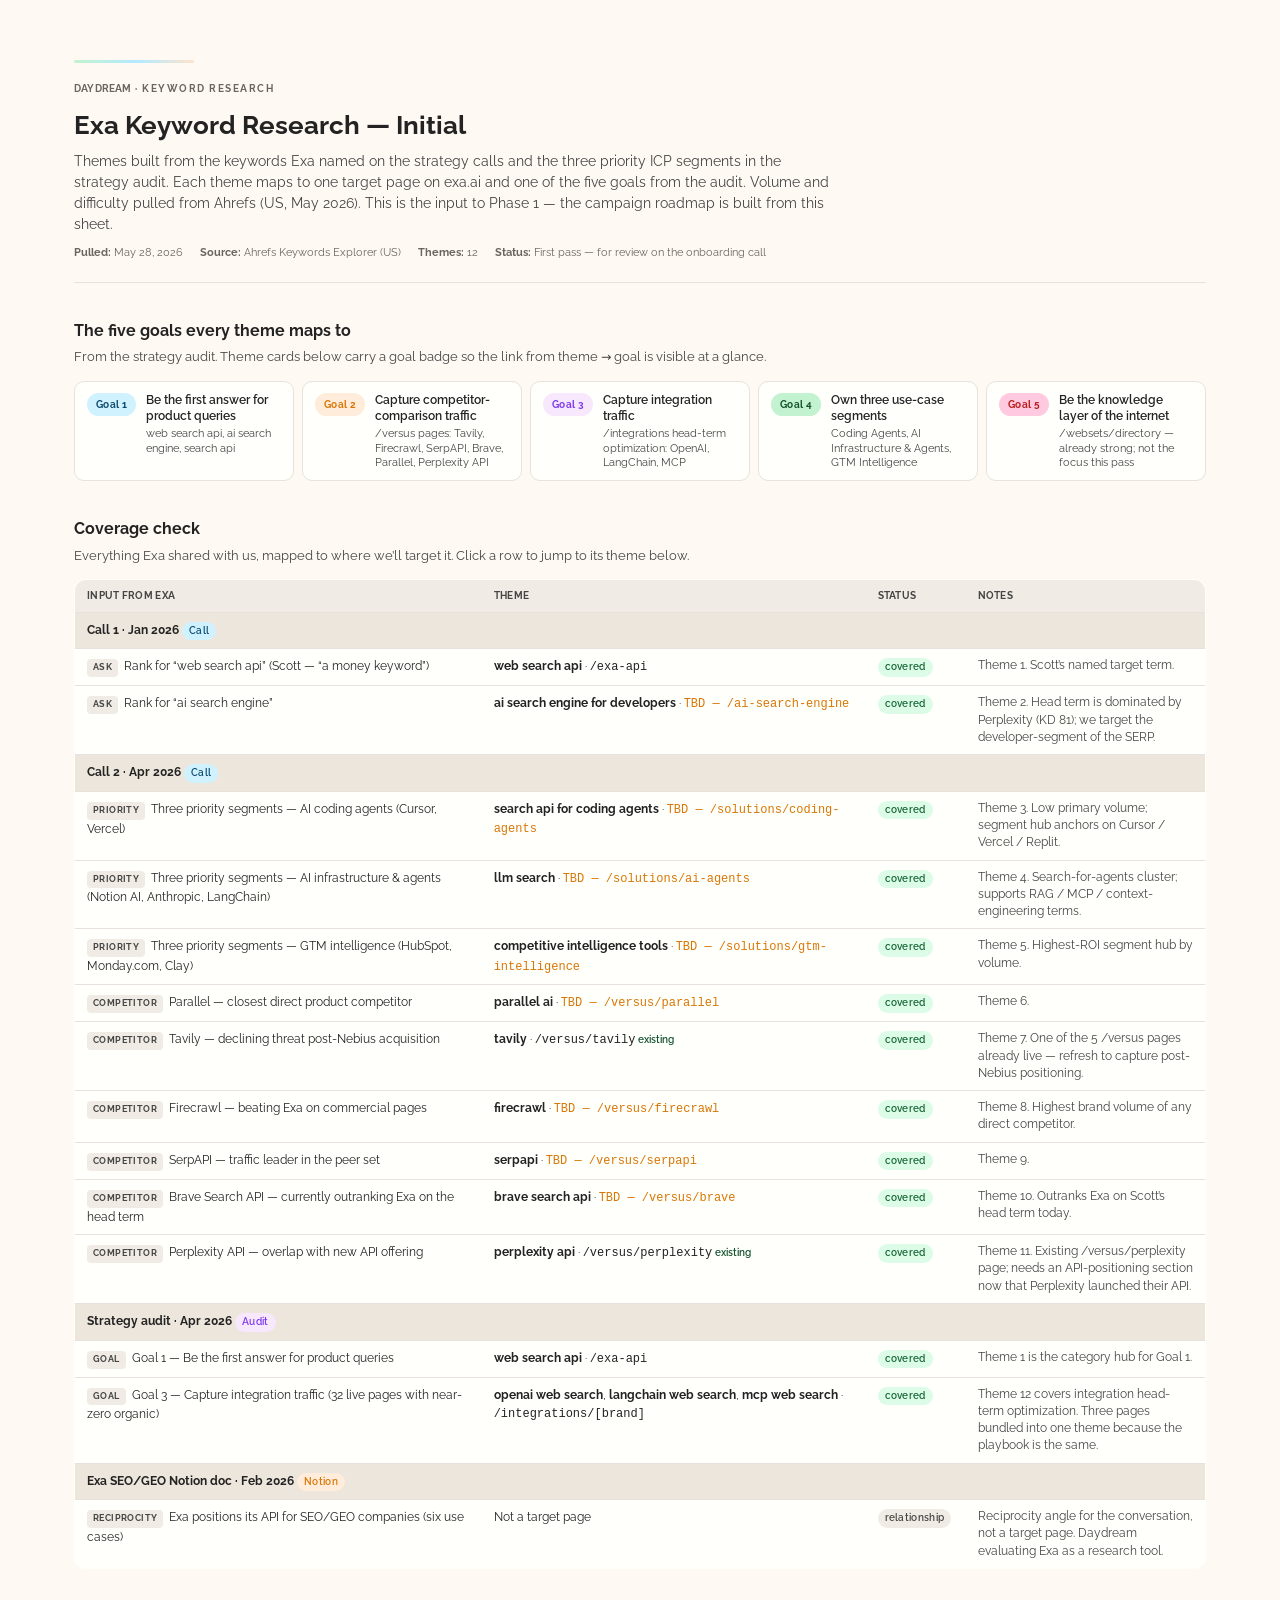
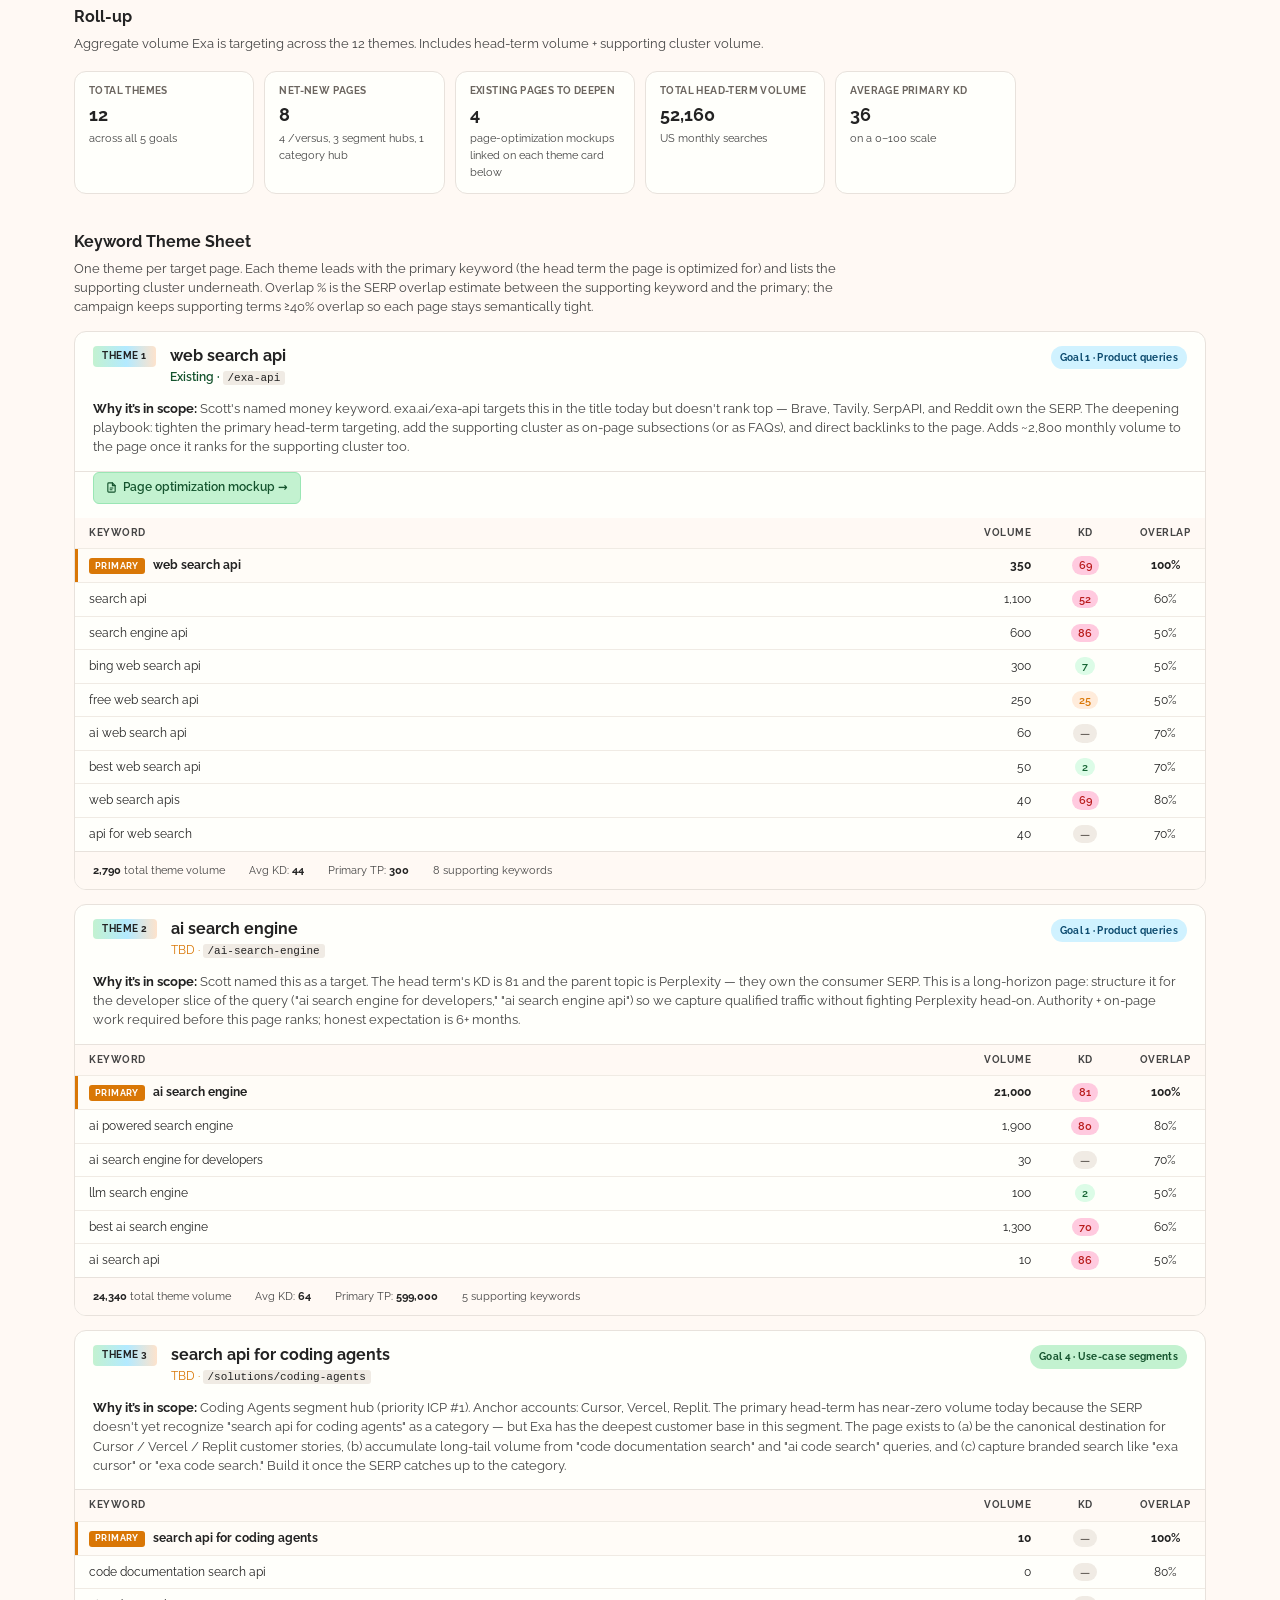
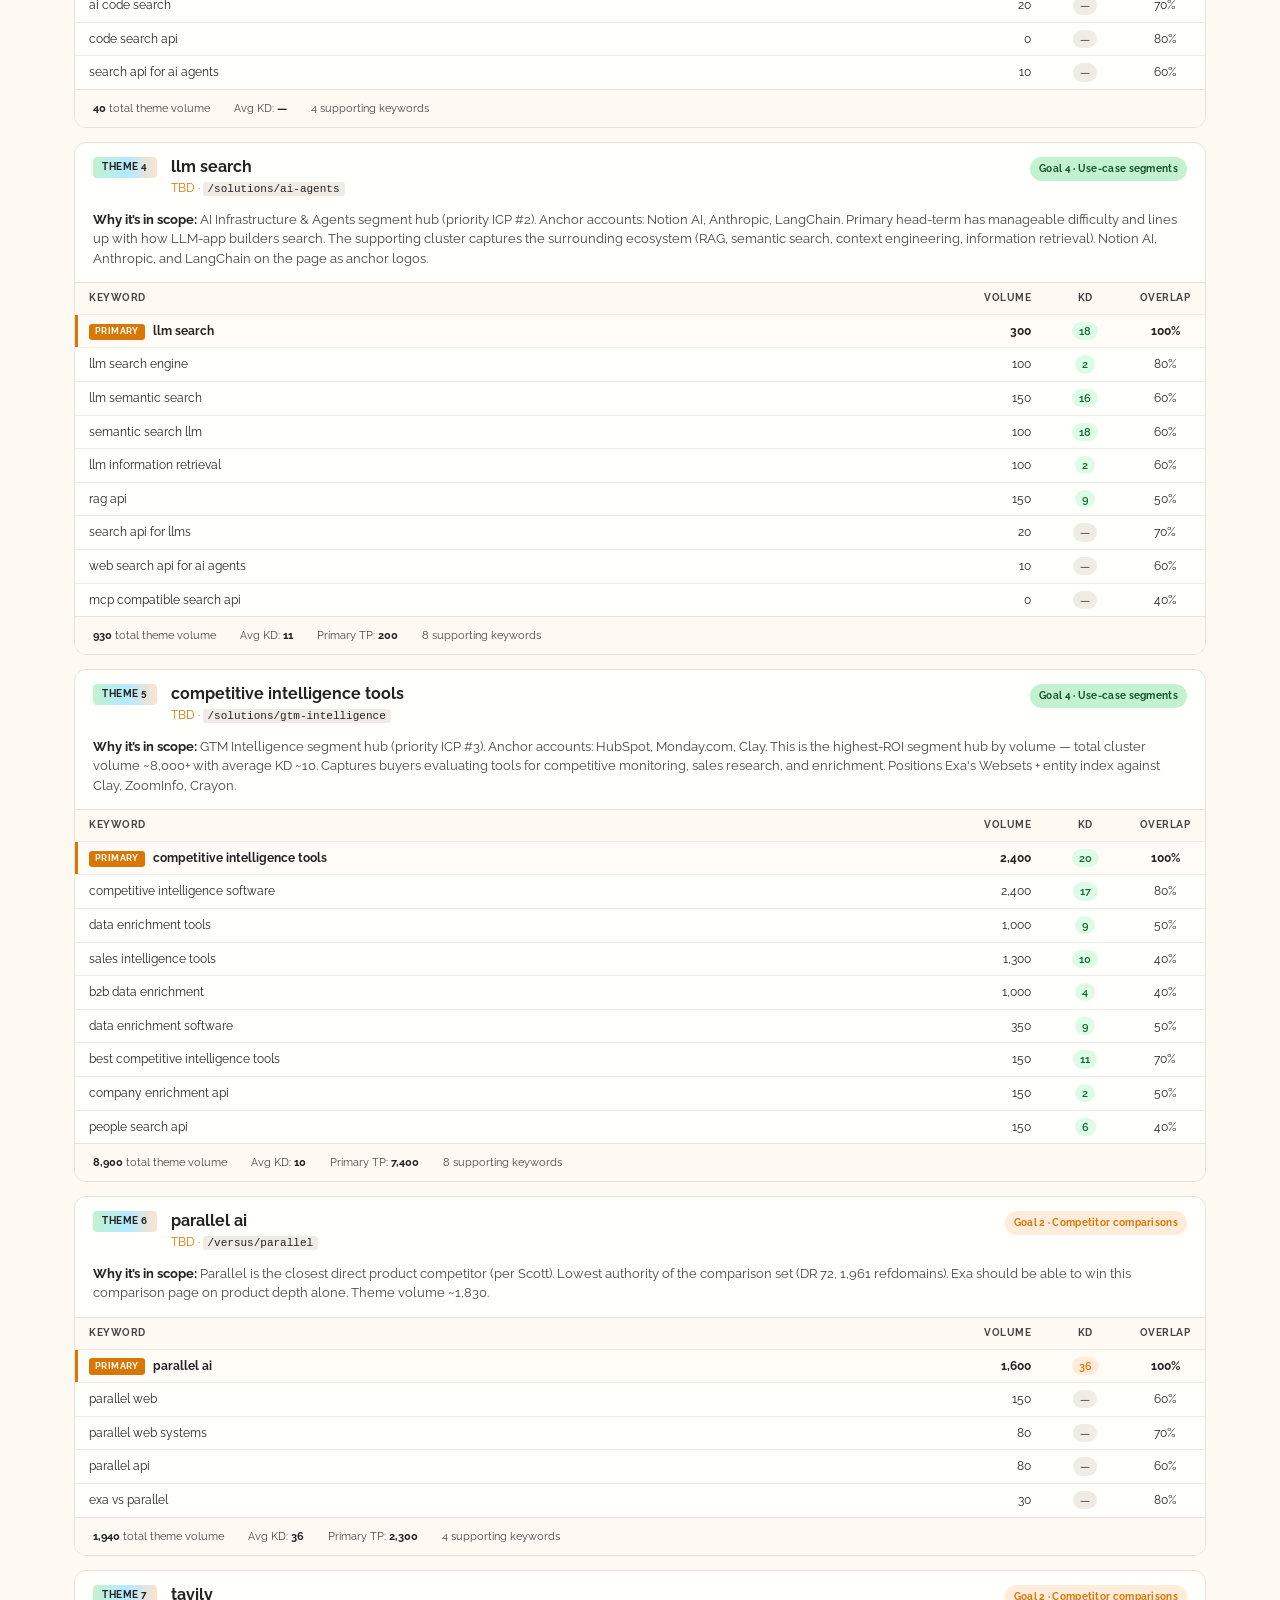
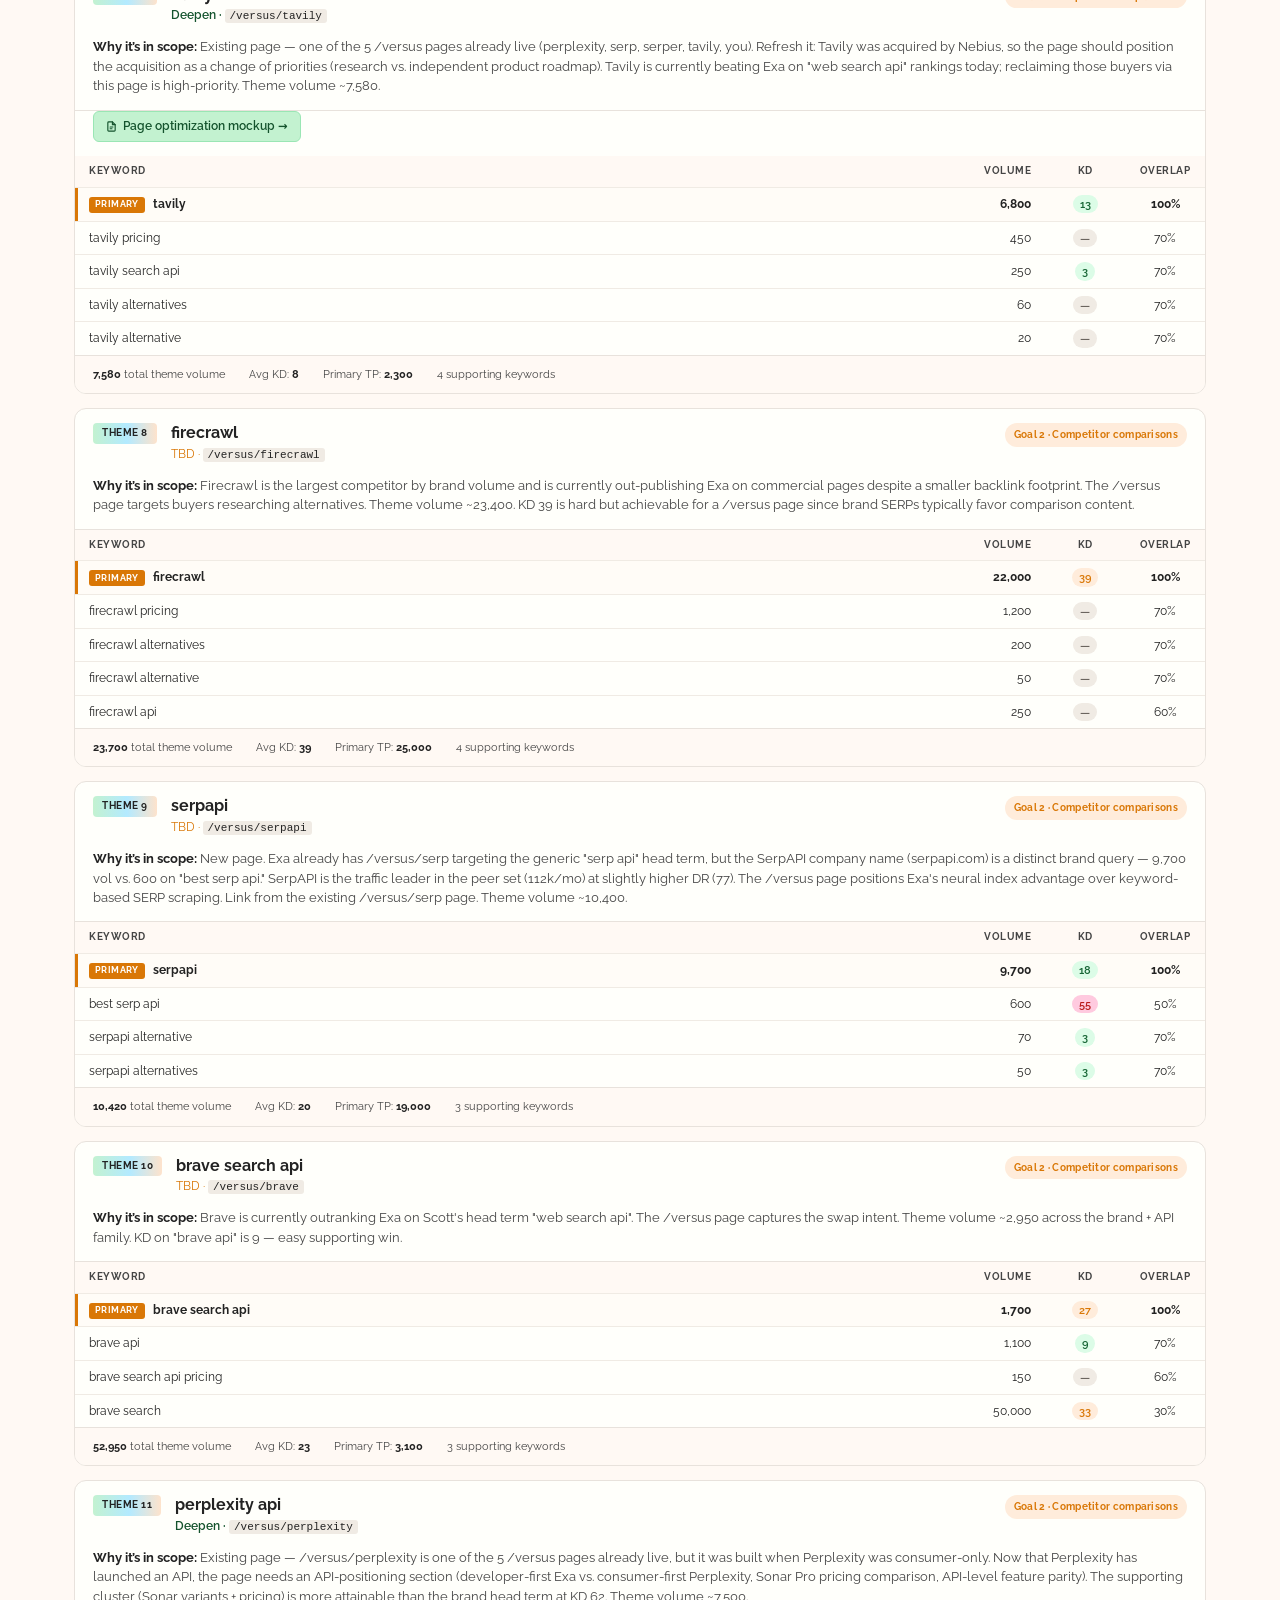
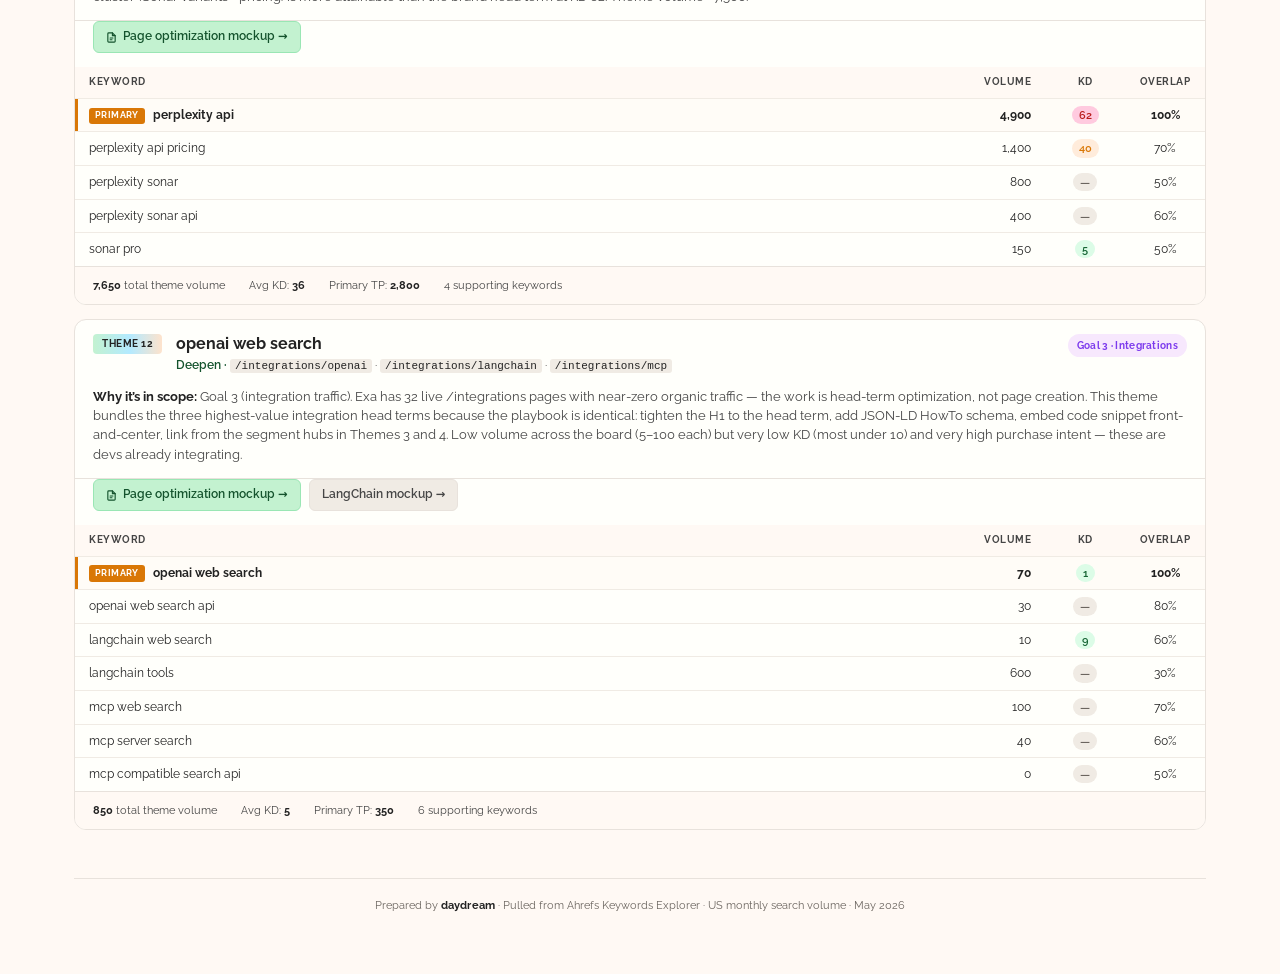
==== commit 8ced26c2: "Add 5 page-optimization mockup sub-pages for existing pages Each sub-page follows the beautiful.ai m" ====
--- a/index.html
+++ b/index.html
@@ -203,7 +203,7 @@
   <div class="totals">
     <div class="card"><div class="lbl">Total themes</div><div class="val">12</div><div class="sub">across all 5 goals</div></div>
     <div class="card"><div class="lbl">Net-new pages</div><div class="val">8</div><div class="sub">4 /versus, 3 segment hubs, 1 category hub</div></div>
-    <div class="card"><div class="lbl">Existing pages to deepen</div><div class="val">4</div><div class="sub">/exa-api, /versus/tavily, /versus/perplexity, 3 /integrations</div></div>
+    <div class="card"><div class="lbl">Existing pages to deepen</div><div class="val">4</div><div class="sub">page-optimization mockups linked on each theme card below</div></div>
     <div class="card"><div class="lbl">Total head-term volume</div><div class="val">52,160</div><div class="sub">US monthly searches</div></div>
     <div class="card"><div class="lbl">Average primary KD</div><div class="val">36</div><div class="sub">on a 0–100 scale</div></div>
   </div>
@@ -257,6 +257,7 @@
     primary: { kw: "web search api", vol: 350, kd: 69, tp: 300, overlap: 100 },
     target: "/exa-api",
     targetStatus: "existing",
+    mockup: "/optimization-exa-api.html",
     notes: "Scott's named money keyword. exa.ai/exa-api targets this in the title today but doesn't rank top — Brave, Tavily, SerpAPI, and Reddit own the SERP. The deepening playbook: tighten the primary head-term targeting, add the supporting cluster as on-page subsections (or as FAQs), and direct backlinks to the page. Adds ~2,800 monthly volume to the page once it ranks for the supporting cluster too.",
     supporting: [
       { kw: "search api", vol: 1100, kd: 52, overlap: 60 },
@@ -360,6 +361,7 @@
     primary: { kw: "tavily", vol: 6800, kd: 13, tp: 2300, overlap: 100 },
     target: "/versus/tavily",
     targetStatus: "existing-deepen",
+    mockup: "/optimization-versus-tavily.html",
     notes: "Existing page — one of the 5 /versus pages already live (perplexity, serp, serper, tavily, you). Refresh it: Tavily was acquired by Nebius, so the page should position the acquisition as a change of priorities (research vs. independent product roadmap). Tavily is currently beating Exa on \"web search api\" rankings today; reclaiming those buyers via this page is high-priority. Theme volume ~7,580.",
     supporting: [
       { kw: "tavily pricing", vol: 450, kd: null, overlap: 70 },
@@ -418,6 +420,7 @@
     primary: { kw: "perplexity api", vol: 4900, kd: 62, tp: 2800, overlap: 100 },
     target: "/versus/perplexity",
     targetStatus: "existing-deepen",
+    mockup: "/optimization-versus-perplexity.html",
     notes: "Existing page — /versus/perplexity is one of the 5 /versus pages already live, but it was built when Perplexity was consumer-only. Now that Perplexity has launched an API, the page needs an API-positioning section (developer-first Exa vs. consumer-first Perplexity, Sonar Pro pricing comparison, API-level feature parity). The supporting cluster (Sonar variants + pricing) is more attainable than the brand head term at KD 62. Theme volume ~7,500.",
     supporting: [
       { kw: "perplexity api pricing", vol: 1400, kd: 40, overlap: 70 },
@@ -433,6 +436,10 @@
     primary: { kw: "openai web search", vol: 70, kd: 1, tp: 350, overlap: 100 },
     target: "/integrations/openai · /integrations/langchain · /integrations/mcp",
     targetStatus: "existing-deepen",
+    mockup: "/optimization-integrations-openai.html",
+    mockupExtra: [
+      { label: "LangChain mockup", url: "/optimization-integrations-langchain.html" },
+    ],
     notes: "Goal 3 (integration traffic). Exa has 32 live /integrations pages with near-zero organic traffic — the work is head-term optimization, not page creation. This theme bundles the three highest-value integration head terms because the playbook is identical: tighten the H1 to the head term, add JSON-LD HowTo schema, embed code snippet front-and-center, link from the segment hubs in Themes 3 and 4. Low volume across the board (5–100 each) but very low KD (most under 10) and very high purchase intent — these are devs already integrating.",
     supporting: [
       { kw: "openai web search api", vol: 30, kd: null, overlap: 80 },
@@ -478,6 +485,19 @@
         <span class="goal-badge goal-${theme.goal}">${GOAL_LABELS[theme.goal]}</span>
       </div>
       <div class="theme-notes"><b style="color:var(--near-black)">Why it&rsquo;s in scope: </b>${theme.notes}</div>
+      ${theme.mockup ? `
+        <div style="padding: 0 18px 14px; display: flex; flex-wrap: wrap; gap: 8px;">
+          <a href="${theme.mockup}" style="display: inline-flex; align-items: center; gap: 6px; padding: 6px 12px; background: var(--green); color: var(--green-d); border: 1px solid #9AE6B4; border-radius: 6px; font-size: 11.5px; font-weight: 600; text-decoration: none;">
+            <svg width="11" height="11" viewBox="0 0 24 24" fill="none" stroke="currentColor" stroke-width="2.5" stroke-linecap="round" stroke-linejoin="round" style="flex-shrink:0"><path d="M14 2H6a2 2 0 0 0-2 2v16a2 2 0 0 0 2 2h12a2 2 0 0 0 2-2V8z"/><polyline points="14 2 14 8 20 8"/><line x1="9" y1="13" x2="15" y2="13"/><line x1="9" y1="17" x2="13" y2="17"/></svg>
+            Page optimization mockup →
+          </a>
+          ${(theme.mockupExtra || []).map((m) => `
+            <a href="${m.url}" style="display: inline-flex; align-items: center; gap: 6px; padding: 6px 12px; background: var(--soft-border); color: var(--gray); border: 1px solid var(--border); border-radius: 6px; font-size: 11.5px; font-weight: 600; text-decoration: none;">
+              ${m.label} →
+            </a>
+          `).join("")}
+        </div>
+      ` : ""}
       <table class="kw-table">
         <thead>
           <tr>
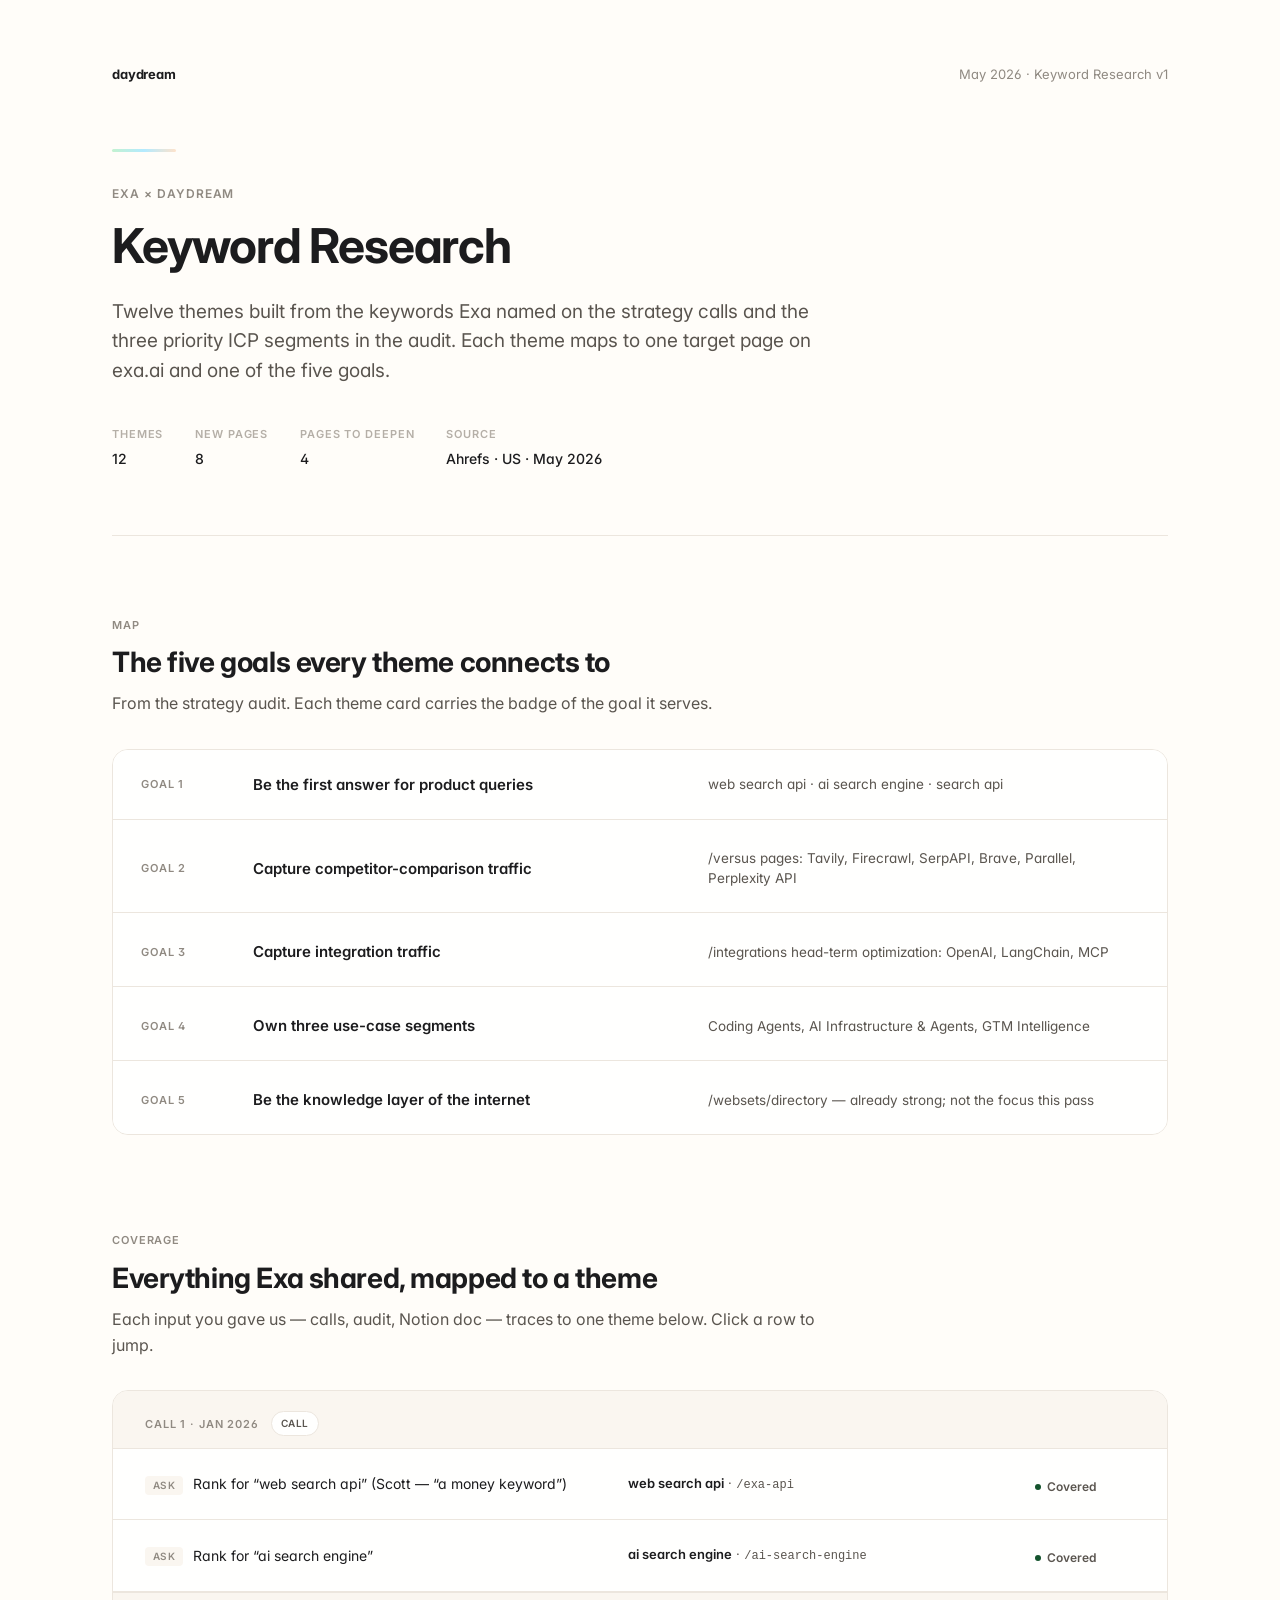
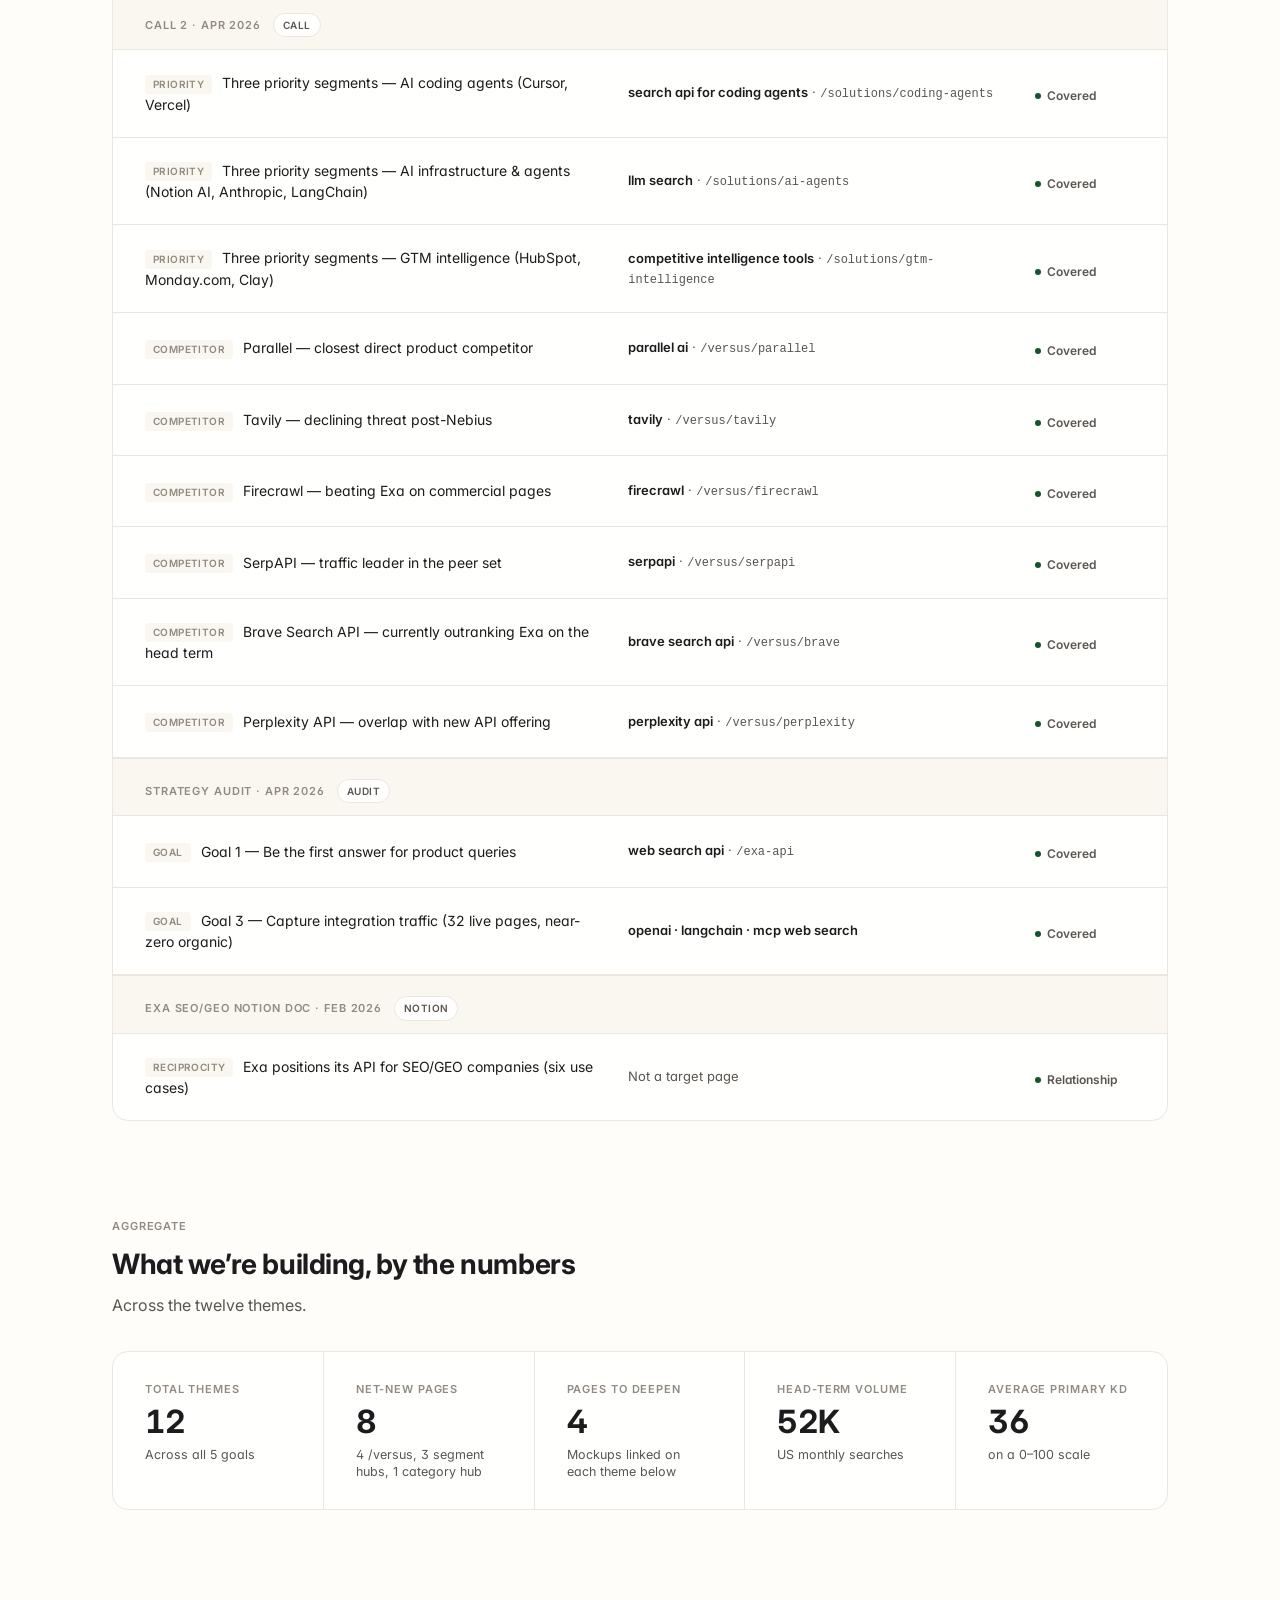
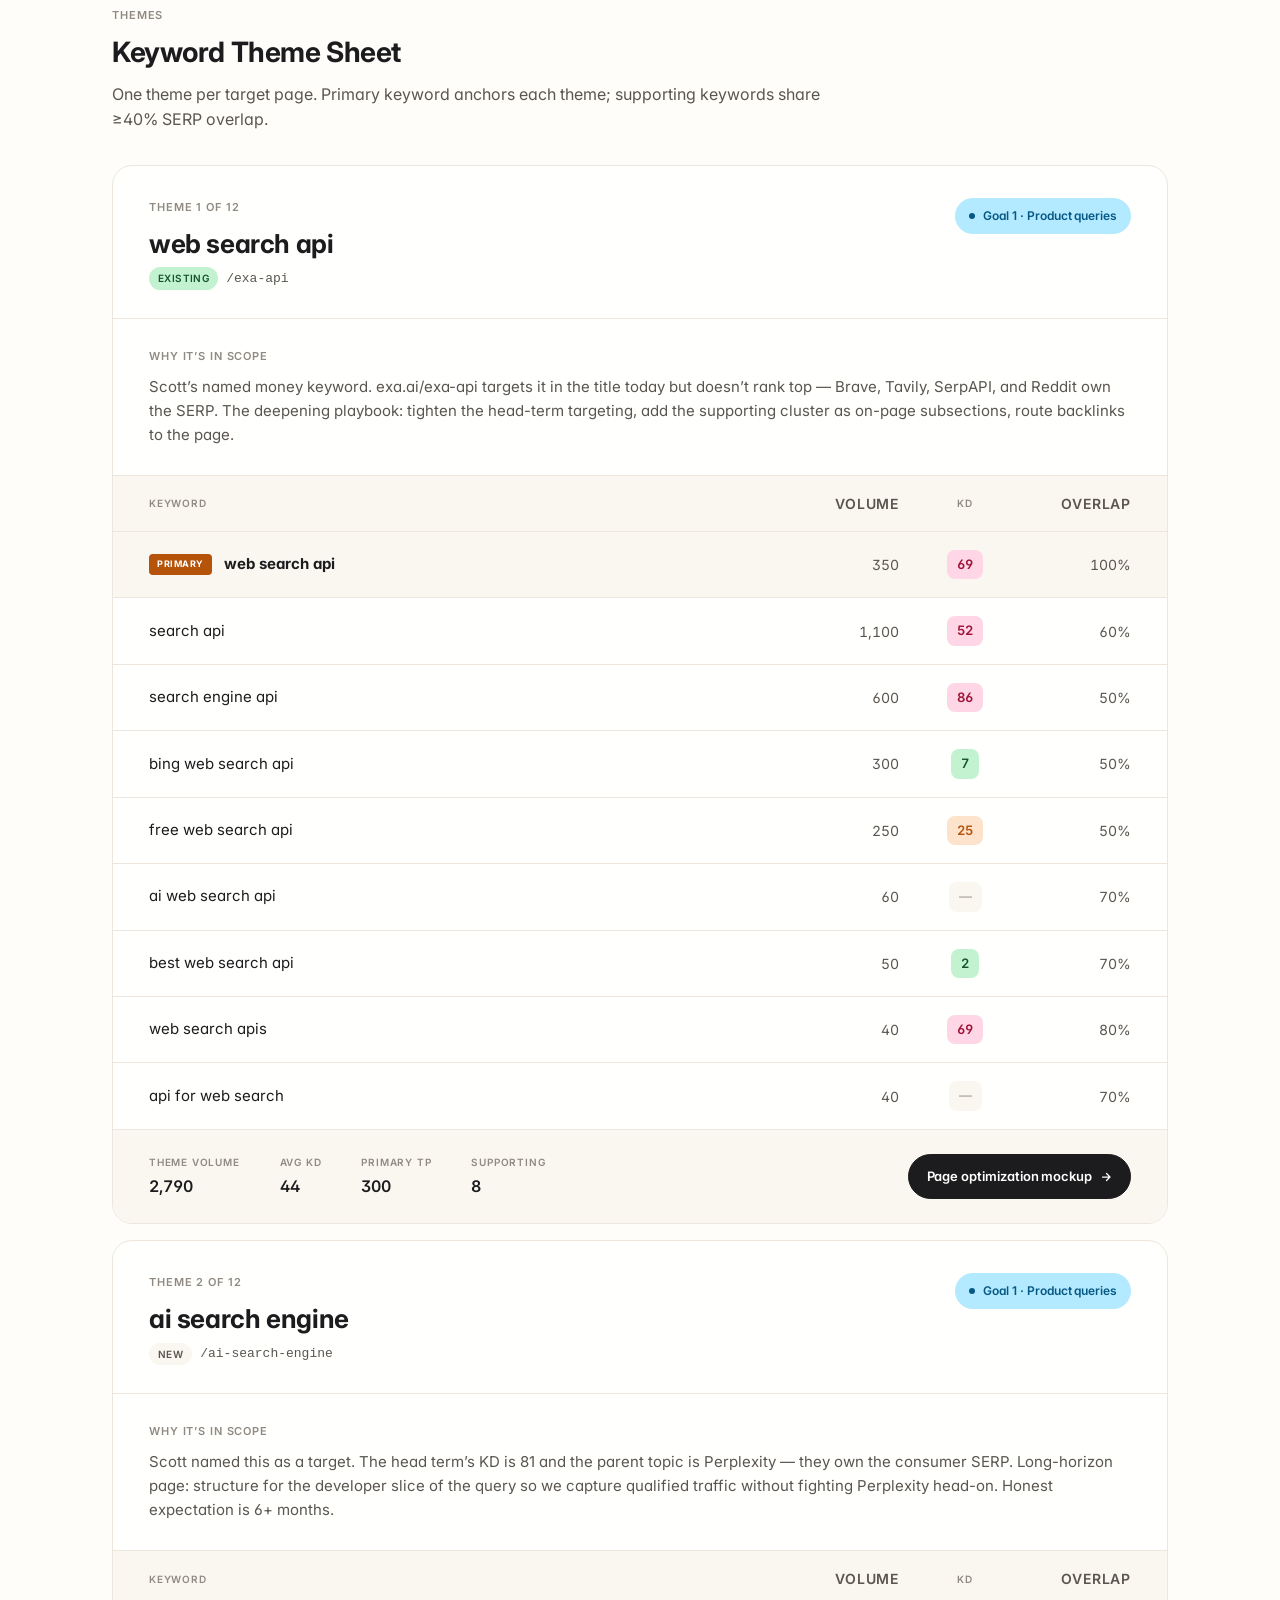
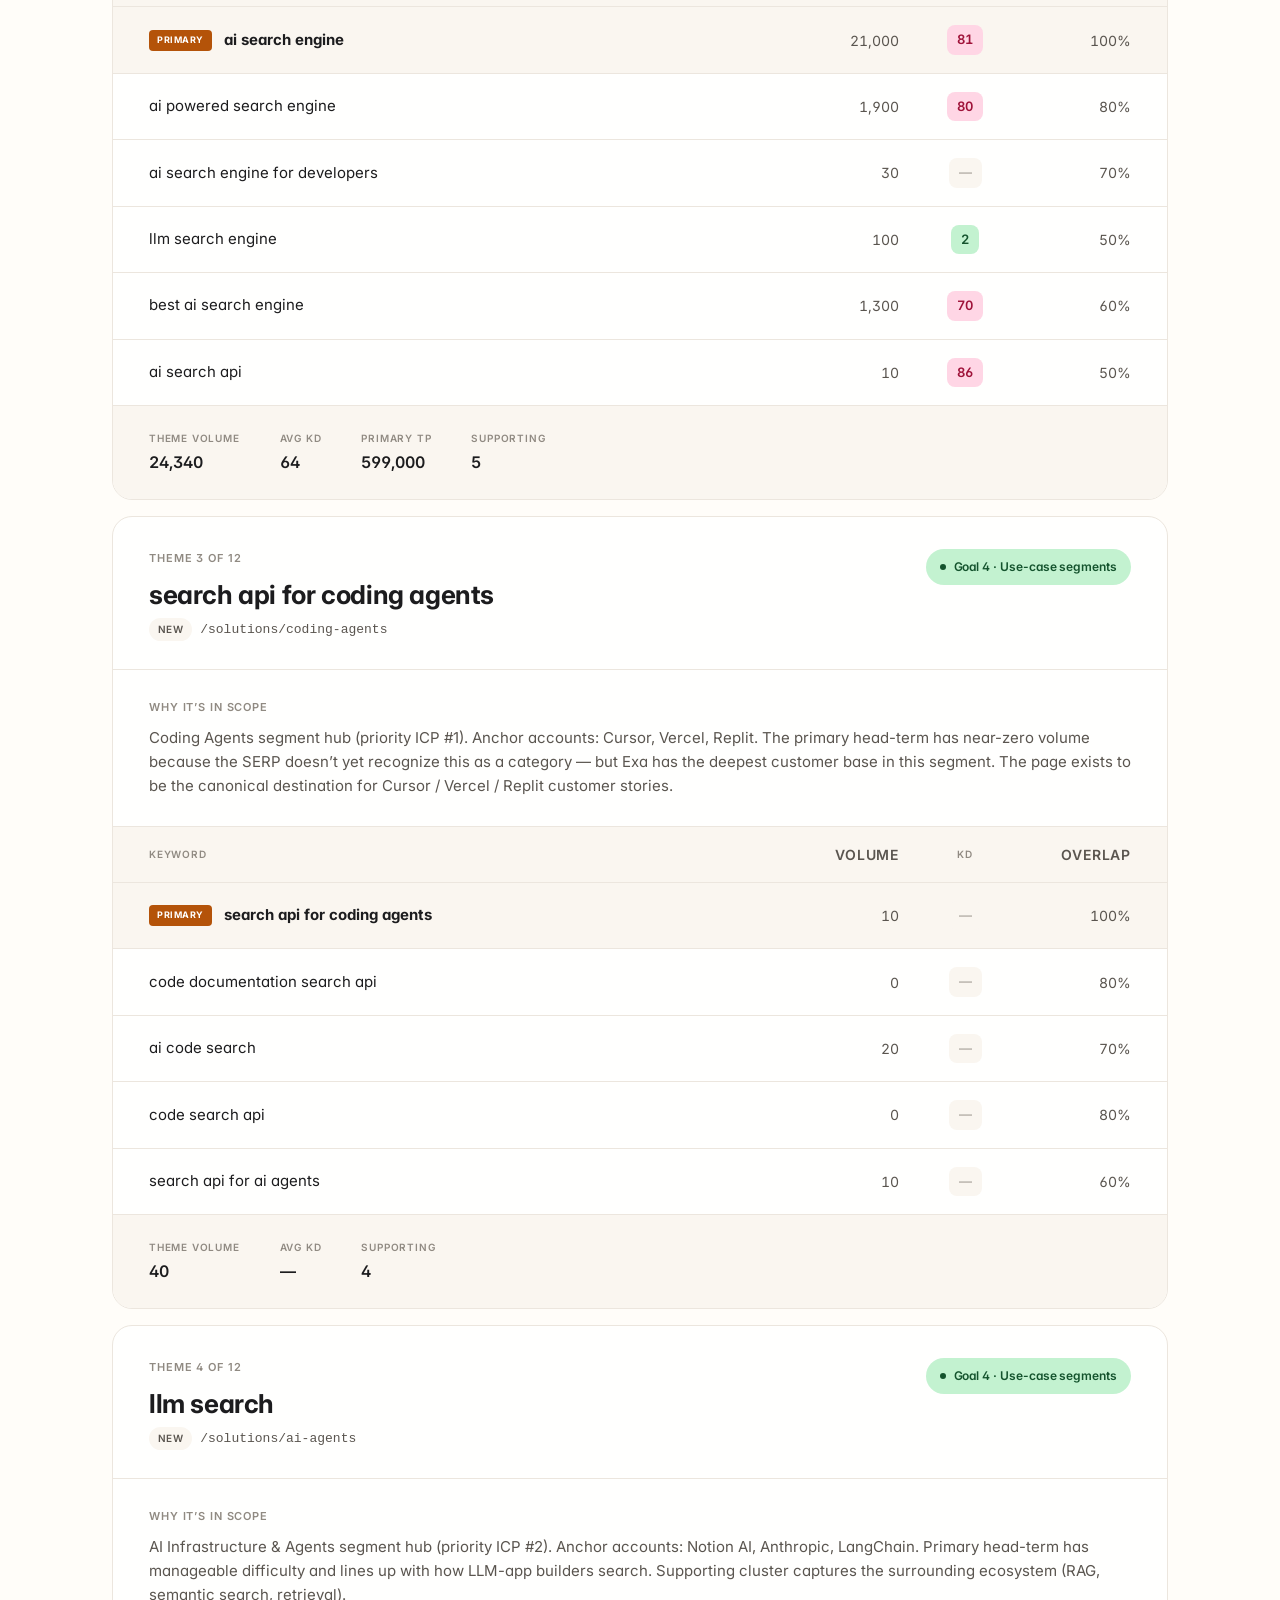
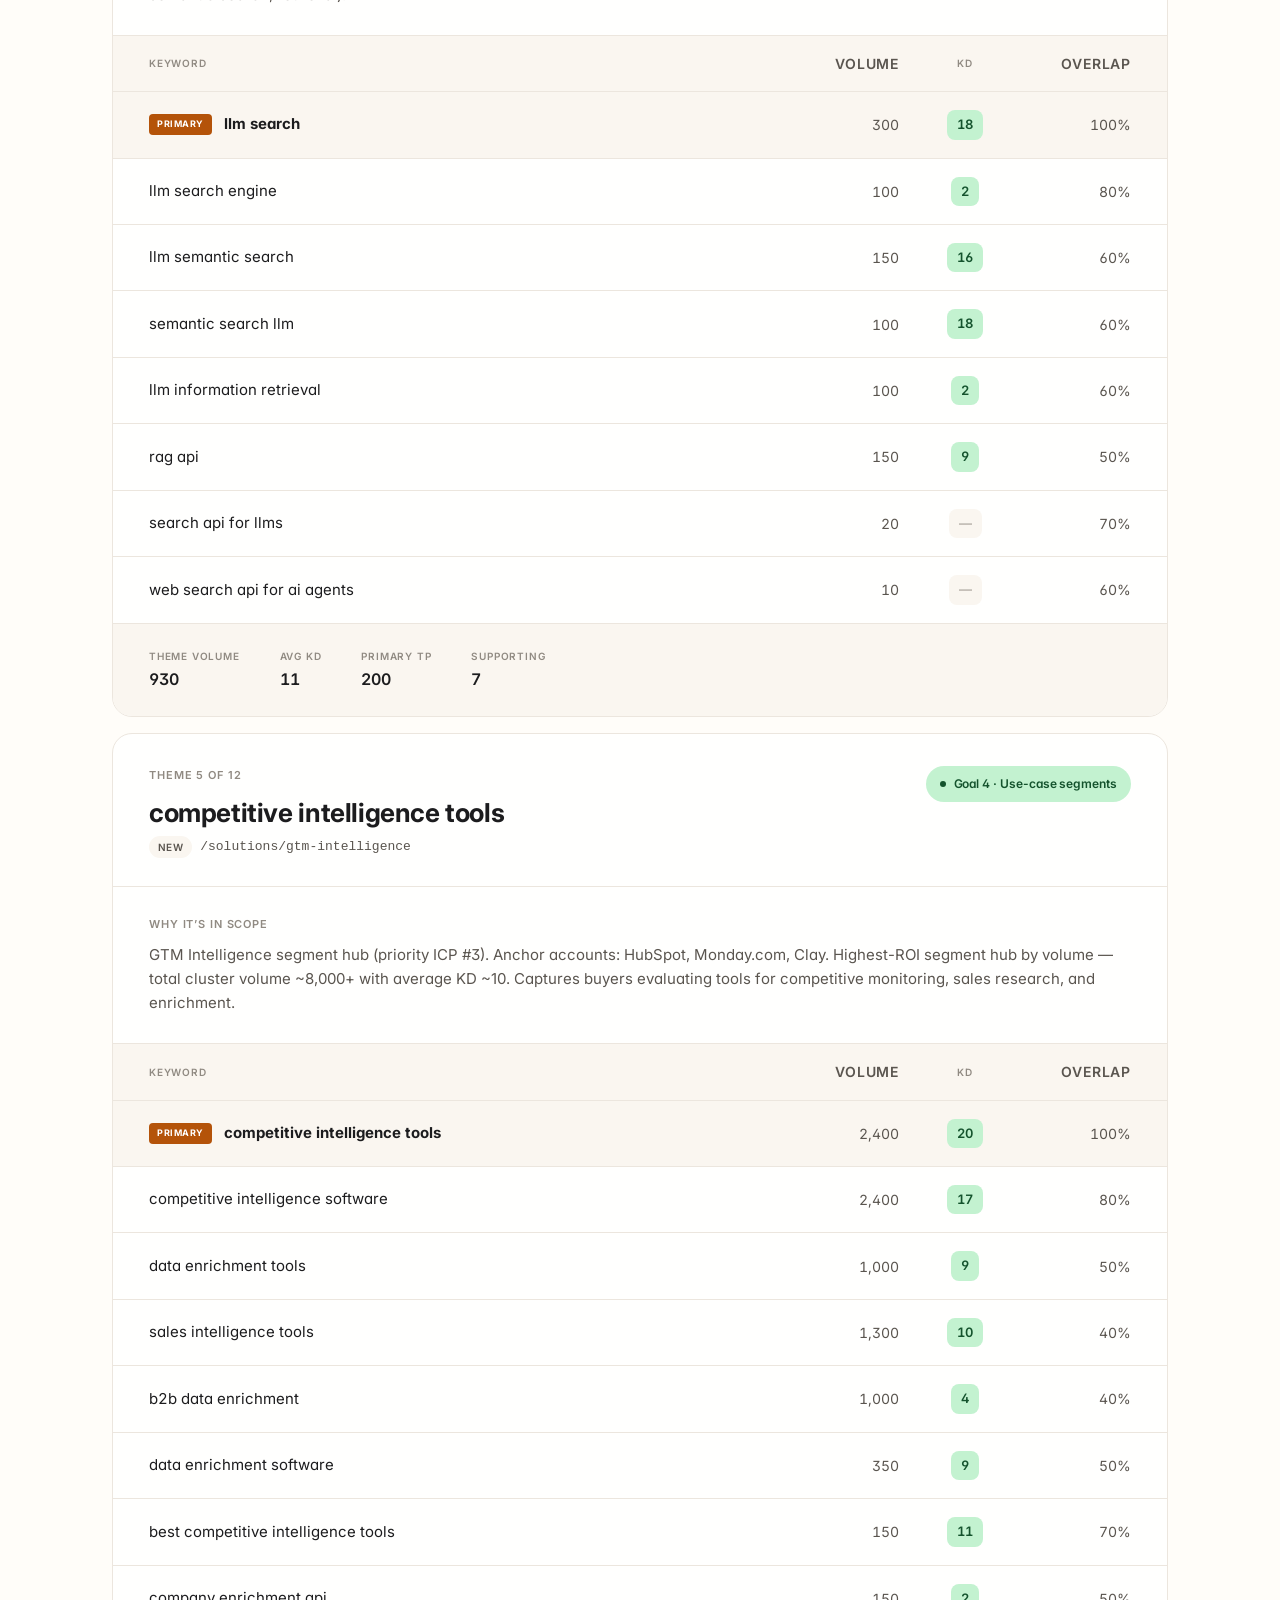
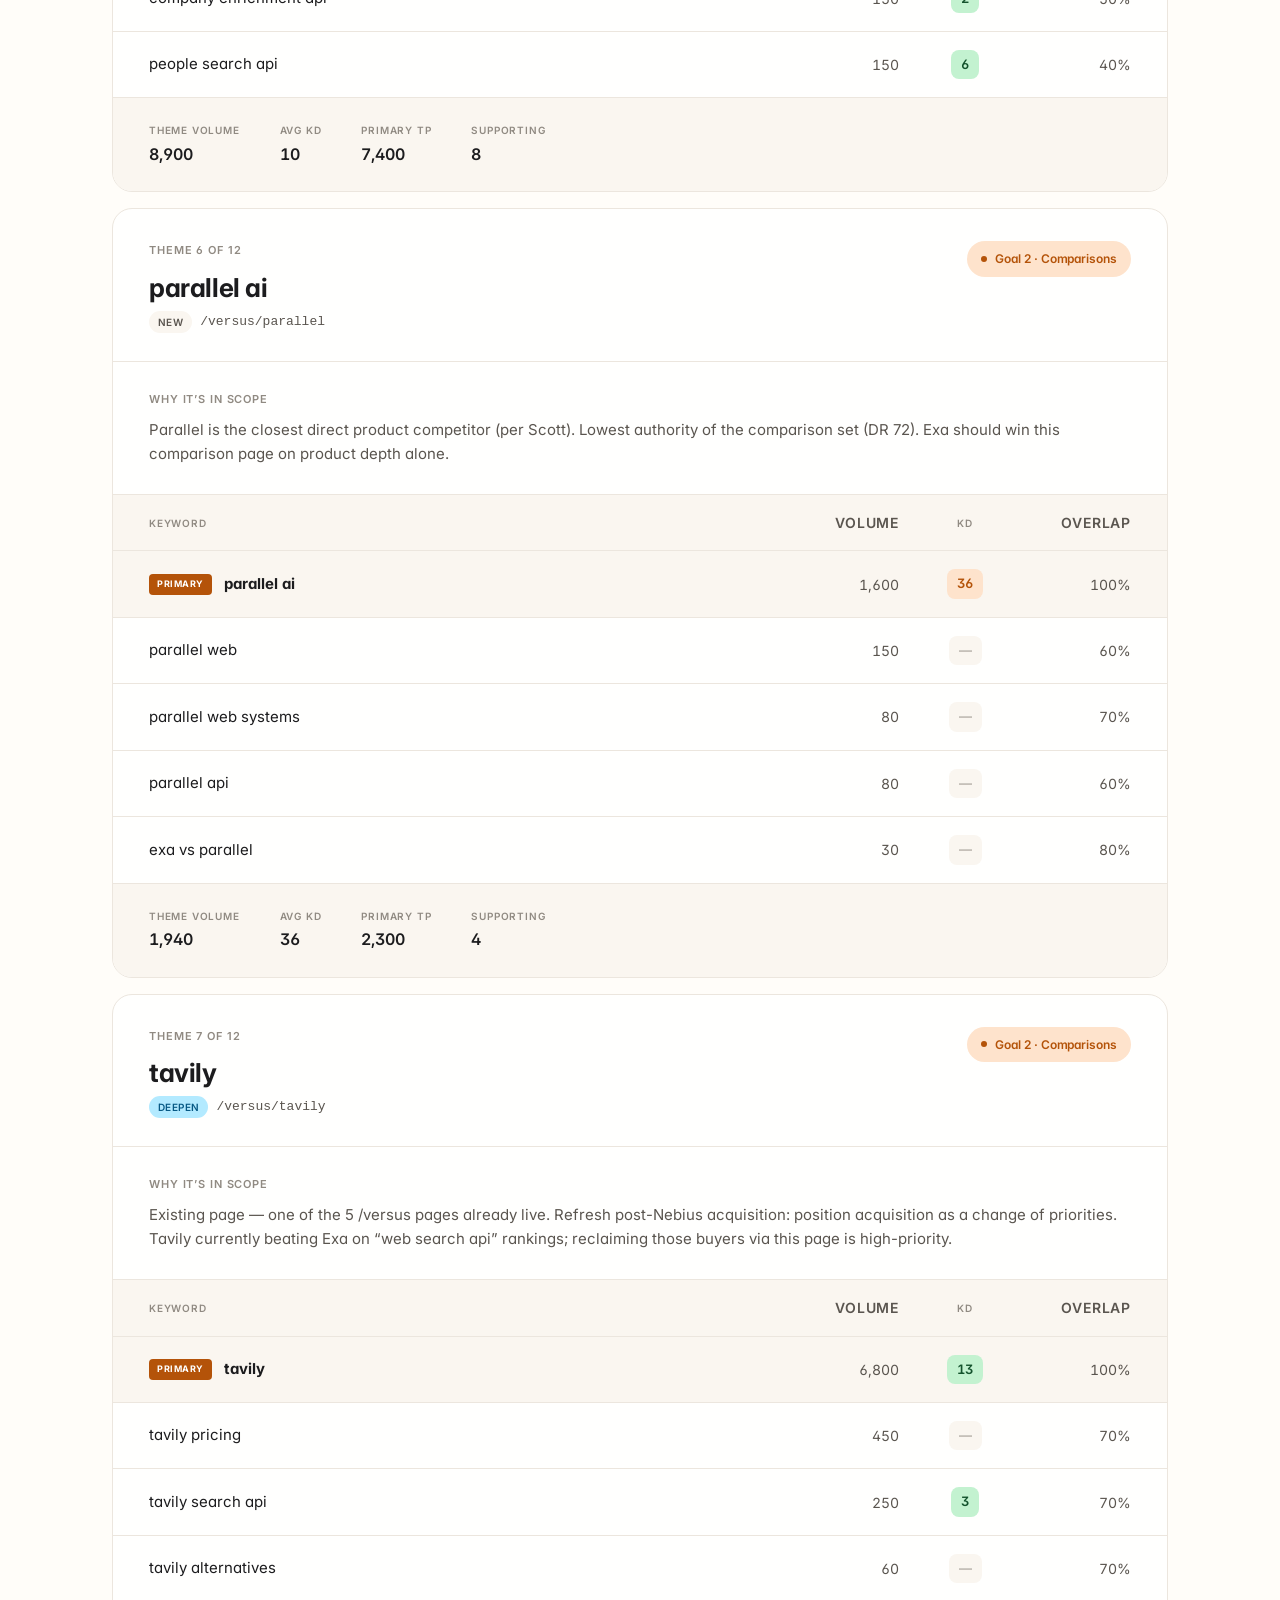
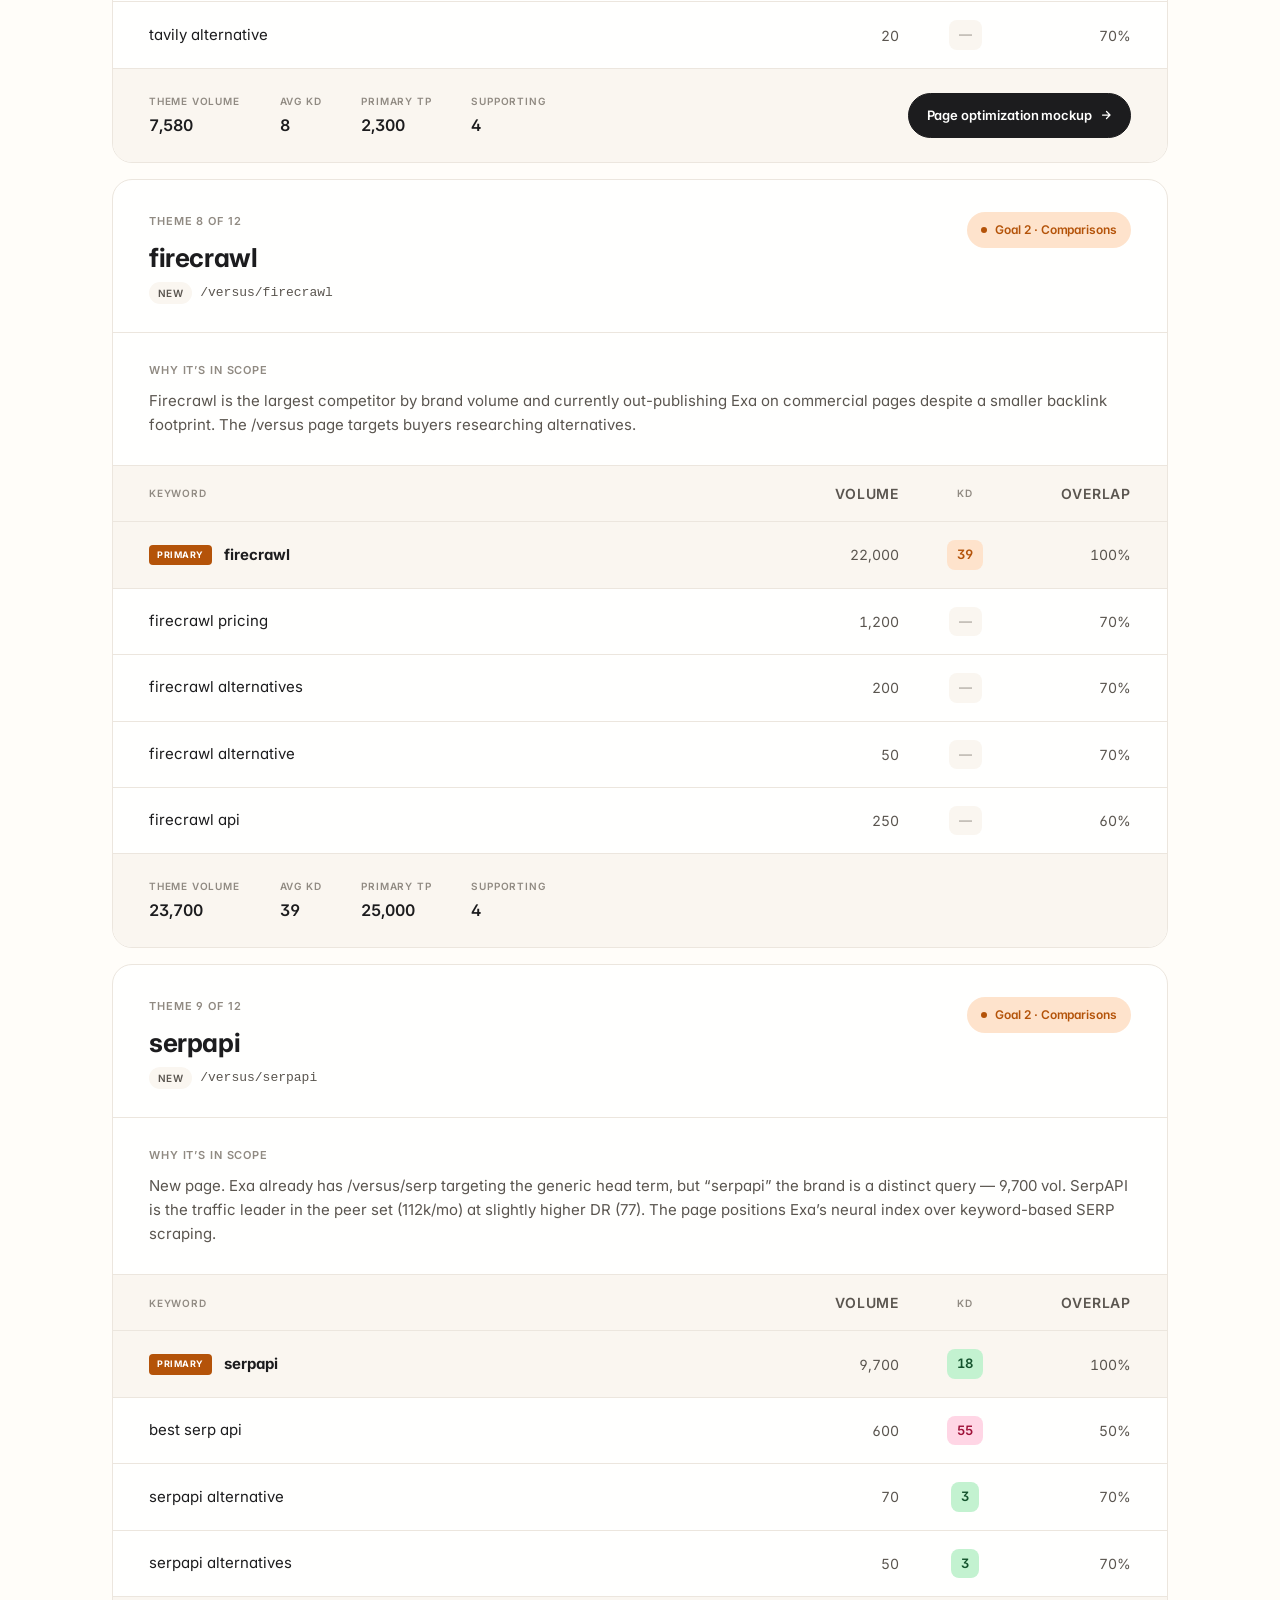
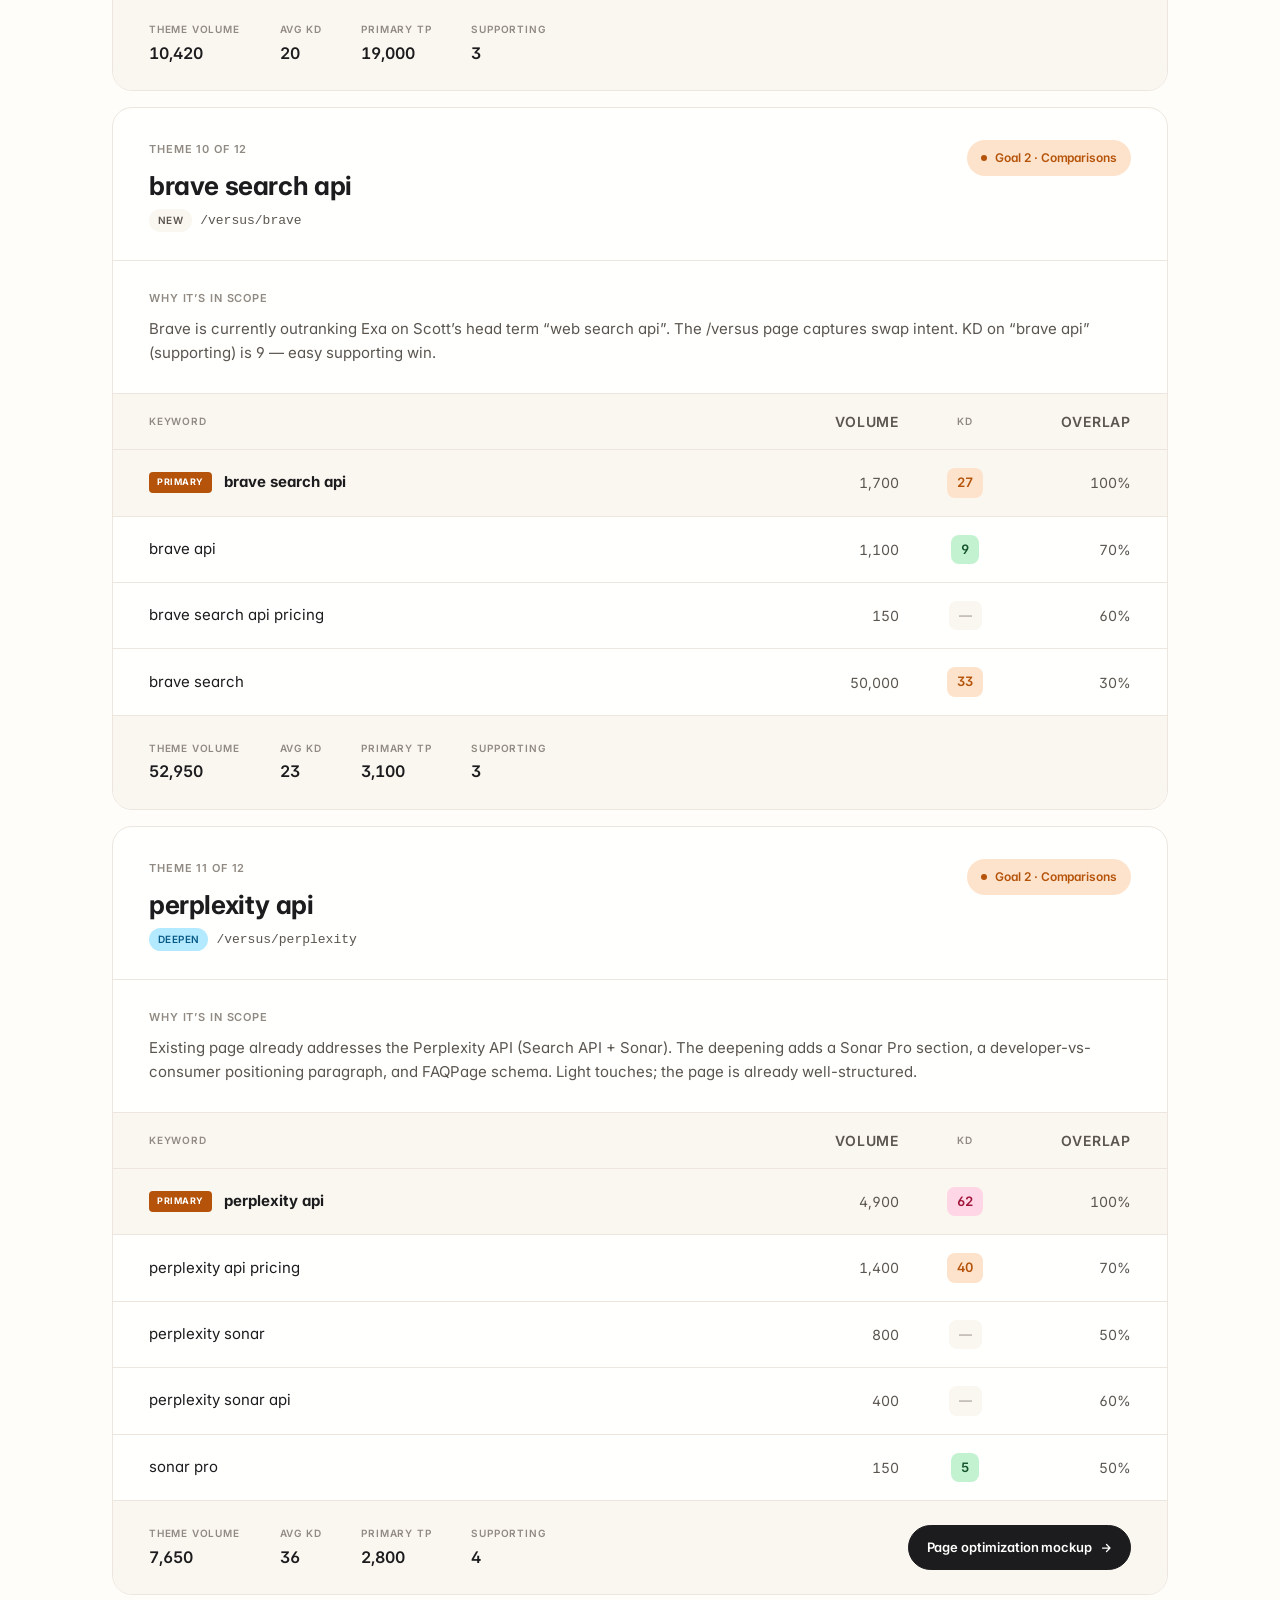
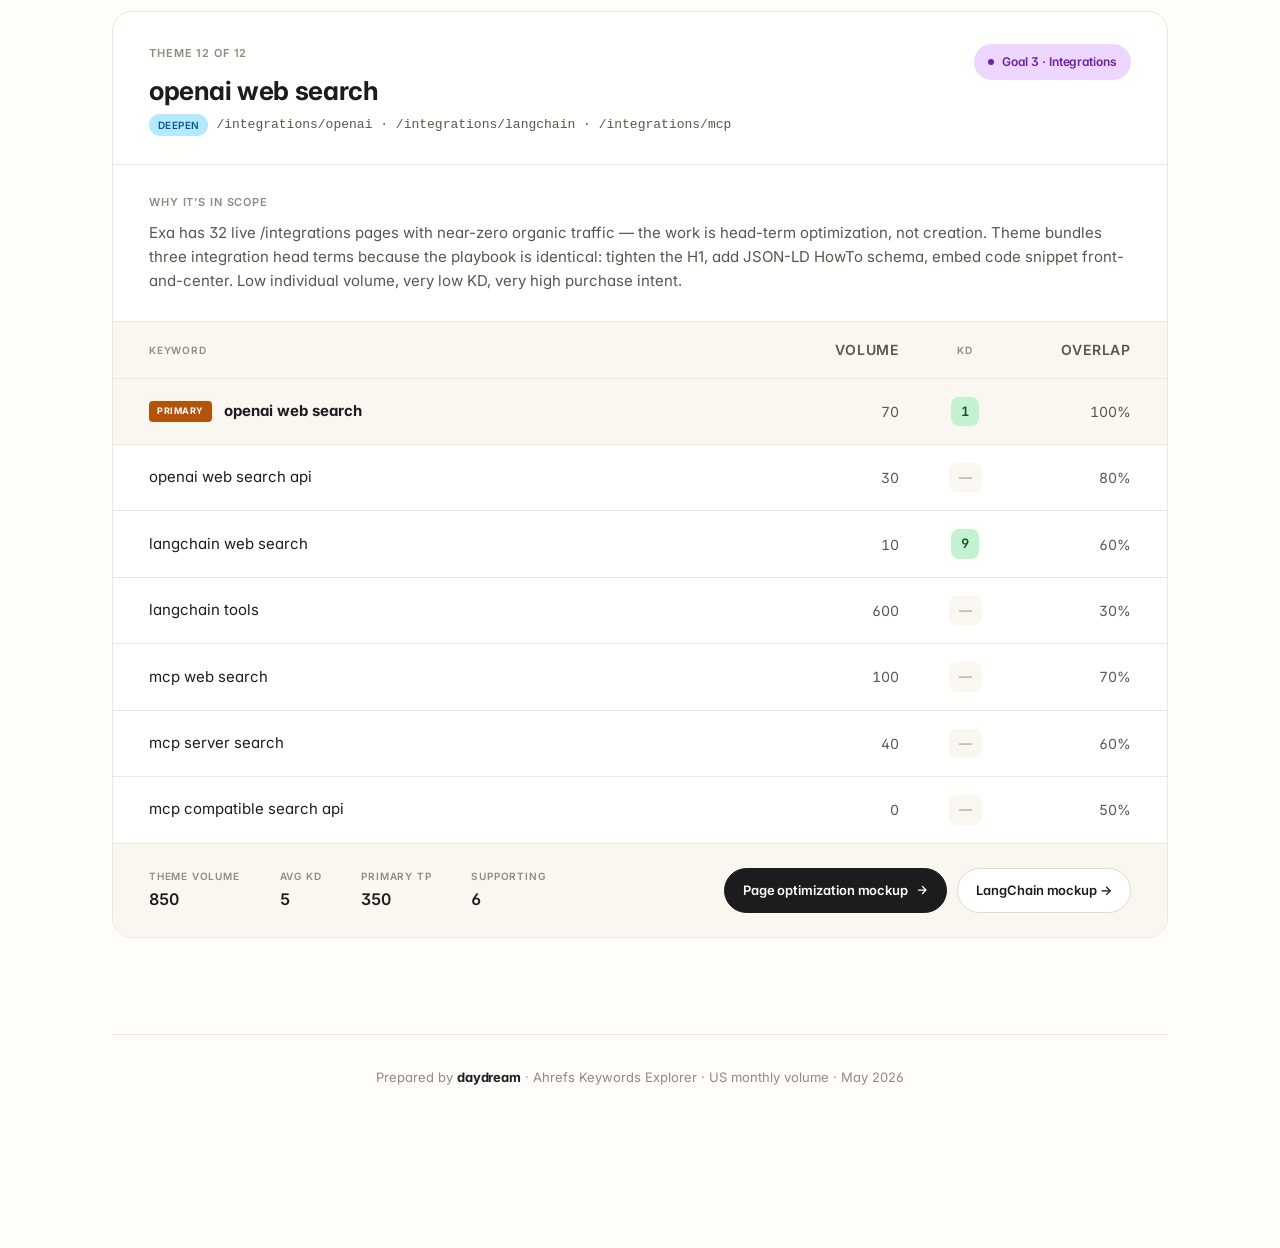
==== commit b931b833: "Full visual redesign: Apple-style spacing and hierarchy - Extract design into shared styles.css (was" ====
--- a/index.html
+++ b/index.html
@@ -3,229 +3,152 @@
 <head>
 <meta charset="utf-8" />
 <meta name="viewport" content="width=device-width,initial-scale=1" />
-<title>Exa × daydream — Keyword Research (Initial)</title>
+<title>Exa × daydream — Keyword Research</title>
 <link rel="preconnect" href="https://fonts.googleapis.com">
 <link rel="preconnect" href="https://fonts.gstatic.com" crossorigin>
-<link href="https://fonts.googleapis.com/css2?family=Raleway:wght@400;500;600;700&display=swap" rel="stylesheet">
-<style>
-:root {
-  --cream: #FFF9F4;
-  --offwhite: #FFFFFB;
-  --near-black: #232323;
-  --gray: #454545;
-  --subtle: #6B655F;
-  --border: #E8E2DC;
-  --soft-border: #F0EBE4;
-  --green: #C3F2D0;
-  --green-d: #14532d;
-  --blue: #D0F2FF;
-  --blue-d: #0c4a6e;
-  --amber: #FFECDB;
-  --amber-d: #d97706;
-  --red: #FFCADF;
-  --red-d: #b91c1c;
-  --purple: #F7E8FD;
-  --purple-d: #7c3aed;
-  --gradient: linear-gradient(90deg, #C3F2D0 0%, #B3EAFF 53%, #FEE3CC 100%);
-}
-* { box-sizing: border-box; }
-html, body { background: var(--cream); }
-body { font-family: 'Raleway', system-ui, -apple-system, sans-serif; color: var(--near-black); margin: 0; padding: 0; font-size: 13.5px; line-height: 1.55; }
-.wrap { max-width: 1180px; margin: 0 auto; padding: 32px 24px 64px; }
-
-/* Header */
-.header { padding: 28px 0 20px; border-bottom: 1px solid var(--border); margin-bottom: 24px; position: relative; }
-.header::before { content: ""; display: block; height: 3px; background: var(--gradient); border-radius: 2px; margin-bottom: 18px; max-width: 120px; }
-.logo { display: inline-block; font-weight: 700; letter-spacing: 0.2px; }
-.eyebrow { font-size: 10px; font-weight: 700; letter-spacing: 1.5px; text-transform: uppercase; color: var(--subtle); margin-bottom: 8px; }
-h1 { font-size: 26px; font-weight: 700; margin: 0 0 6px; }
-.subtitle { font-size: 13.5px; color: var(--gray); max-width: 760px; line-height: 1.55; }
-.meta { font-size: 11px; color: var(--subtle); margin-top: 10px; }
-.meta span { margin-right: 14px; }
-
-/* Section */
-.section { margin: 36px 0 20px; }
-.section-title { font-size: 16px; font-weight: 700; margin: 0 0 4px; }
-.section-sub { font-size: 12.5px; color: var(--gray); margin: 0 0 14px; max-width: 820px; }
-
-/* Coverage table */
-.cov-table { width: 100%; border-collapse: collapse; background: var(--offwhite); border: 1px solid var(--border); border-radius: 12px; overflow: hidden; }
-.cov-table th, .cov-table td { font-size: 12px; text-align: left; padding: 8px 12px; border-bottom: 1px solid var(--border); vertical-align: top; }
-.cov-table th { background: var(--soft-border); font-weight: 700; color: var(--gray); letter-spacing: 0.3px; text-transform: uppercase; font-size: 10px; }
-.cov-table tr:last-child td { border-bottom: none; }
-.cov-table tr.cov-group td { background: #EDE6DC; font-weight: 700; }
-.cov-table td.notes { color: var(--gray); font-size: 11.5px; line-height: 1.5; }
-.cov-pill { display: inline-block; background: var(--soft-border); color: var(--gray); font-size: 9.5px; font-weight: 600; padding: 2px 7px; border-radius: 20px; letter-spacing: 0.3px; }
-.cov-pill.call { background: var(--blue); color: var(--blue-d); }
-.cov-pill.audit { background: var(--purple); color: var(--purple-d); }
-.cov-pill.notion { background: var(--amber); color: var(--amber-d); }
-.cov-kind { display: inline-block; font-size: 9px; font-weight: 700; padding: 2px 6px; border-radius: 4px; background: var(--soft-border); color: var(--gray); margin-right: 6px; text-transform: uppercase; letter-spacing: 0.4px; }
-
-/* Theme cards */
-.theme { background: var(--offwhite); border: 1px solid var(--border); border-radius: 12px; margin-bottom: 14px; overflow: hidden; }
-.theme-head { padding: 14px 18px 12px; display: flex; align-items: flex-start; gap: 14px; flex-wrap: wrap; }
-.theme-num { display: inline-block; background: var(--gradient); color: var(--near-black); font-size: 9.5px; font-weight: 700; letter-spacing: 0.5px; text-transform: uppercase; padding: 3px 9px; border-radius: 4px; flex-shrink: 0; }
-.theme-meta { flex: 1; min-width: 0; }
-.theme-primary { font-size: 16px; font-weight: 700; margin: 0; line-height: 1.3; }
-.theme-target { font-size: 11.5px; color: var(--gray); margin-top: 2px; }
-.theme-target code { font-family: ui-monospace, SFMono-Regular, "SF Mono", Menlo, monospace; font-size: 11px; padding: 1px 5px; background: var(--soft-border); border-radius: 3px; color: var(--near-black); }
-.tbd { color: var(--amber-d); }
-.goal-badge { display: inline-flex; align-items: center; gap: 5px; padding: 4px 9px; border-radius: 20px; font-size: 10px; font-weight: 700; letter-spacing: 0.3px; flex-shrink: 0; }
-.goal-1 { background: var(--blue); color: var(--blue-d); }
-.goal-2 { background: var(--amber); color: var(--amber-d); }
-.goal-3 { background: var(--purple); color: var(--purple-d); }
-.goal-4 { background: var(--green); color: var(--green-d); }
-.goal-5 { background: var(--red); color: var(--red-d); }
-.theme-notes { padding: 0 18px 14px; font-size: 12.5px; color: var(--gray); line-height: 1.55; border-bottom: 1px solid var(--border); }
-
-/* Keyword table inside theme */
-.kw-table { width: 100%; border-collapse: collapse; }
-.kw-table th, .kw-table td { font-size: 12px; padding: 7px 14px; text-align: left; border-bottom: 1px solid var(--soft-border); }
-.kw-table th { background: var(--cream); font-weight: 700; color: var(--gray); font-size: 9.5px; letter-spacing: 0.5px; text-transform: uppercase; padding: 8px 14px; }
-.kw-table tr:last-child td { border-bottom: none; }
-.kw-table .num { text-align: right; font-variant-numeric: tabular-nums; }
-.kw-table .center { text-align: center; }
-.kw-table tr.primary td { font-weight: 700; background: #FFFCF7; }
-.kw-table tr.primary td:first-child { position: relative; }
-.kw-table tr.primary td:first-child::before { content: ""; position: absolute; left: 0; top: 0; bottom: 0; width: 3px; background: var(--amber-d); }
-.badge-primary { display: inline-block; background: var(--amber-d); color: #fff; font-size: 8.5px; font-weight: 700; padding: 1.5px 6px; border-radius: 3px; letter-spacing: 0.4px; margin-right: 8px; vertical-align: middle; text-transform: uppercase; }
-.kd-pill { display: inline-block; font-size: 10.5px; font-weight: 600; padding: 1px 7px; border-radius: 10px; font-variant-numeric: tabular-nums; }
-.kd-low { background: #DCFCE7; color: #166534; }
-.kd-mid { background: var(--amber); color: var(--amber-d); }
-.kd-high { background: var(--red); color: var(--red-d); }
-.kd-na { background: var(--soft-border); color: var(--subtle); }
-
-/* Theme summary footer */
-.theme-foot { padding: 10px 18px; background: var(--cream); border-top: 1px solid var(--border); display: flex; gap: 24px; font-size: 11px; color: var(--gray); flex-wrap: wrap; }
-.theme-foot b { color: var(--near-black); font-weight: 700; }
-
-/* Legend / Goals key */
-.goals-key { display: grid; grid-template-columns: repeat(auto-fill, minmax(220px, 1fr)); gap: 8px; margin-bottom: 18px; }
-.goal-row { background: var(--offwhite); border: 1px solid var(--border); border-radius: 10px; padding: 10px 12px; display: flex; gap: 10px; align-items: flex-start; }
-.goal-row .goal-badge { margin-top: 1px; }
-.goal-row .gt { font-size: 11.5px; font-weight: 600; line-height: 1.4; }
-.goal-row .gs { font-size: 10.5px; color: var(--gray); margin-top: 2px; line-height: 1.4; }
-
-/* footer */
-.foot { margin-top: 48px; padding-top: 18px; border-top: 1px solid var(--border); font-size: 11px; color: var(--subtle); text-align: center; }
-.foot .logo { color: var(--near-black); }
-
-/* anchor jump highlight */
-.theme.flash { box-shadow: 0 0 0 3px rgba(255, 213, 87, 0.6); transition: box-shadow 0.5s ease; }
-
-/* clickable cov rows */
-.cov-table tr.cov-clickable { cursor: pointer; }
-.cov-table tr.cov-clickable:hover td { background: #FFF7E6; }
-
-/* Roll-up totals */
-.totals { display: grid; grid-template-columns: repeat(auto-fill, minmax(180px, 1fr)); gap: 10px; margin: 18px 0 4px; }
-.totals .card { background: var(--offwhite); border: 1px solid var(--border); border-radius: 12px; padding: 12px 14px; }
-.totals .card .lbl { font-size: 9.5px; font-weight: 700; letter-spacing: 0.4px; text-transform: uppercase; color: var(--subtle); }
-.totals .card .val { font-size: 18px; font-weight: 700; margin-top: 2px; font-variant-numeric: tabular-nums; }
-.totals .card .sub { font-size: 11px; color: var(--gray); margin-top: 1px; }
-
-@media (max-width: 720px) {
-  .header { padding: 18px 0 14px; }
-  h1 { font-size: 22px; }
-  .wrap { padding: 22px 14px 48px; }
-  .theme-head { gap: 8px; }
-}
-</style>
+<link href="https://fonts.googleapis.com/css2?family=Inter:wght@400;500;600;700&display=swap" rel="stylesheet">
+<link rel="stylesheet" href="/styles.css">
 </head>
 <body>
-<div class="wrap">
-
-<header class="header">
-  <div class="eyebrow"><span class="logo">daydream</span> · keyword research</div>
-  <h1>Exa Keyword Research — Initial</h1>
-  <div class="subtitle">
-    Themes built from the keywords Exa named on the strategy calls and the three priority ICP segments in the strategy audit. Each theme maps to one target page on exa.ai and one of the five goals from the audit. Volume and difficulty pulled from Ahrefs (US, May 2026). This is the input to Phase 1 — the campaign roadmap is built from this sheet.
+
+<div class="page-wide">
+
+  <!-- Topbar ─────────────────────────────────────────── -->
+  <div class="topbar">
+    <span class="wordmark">daydream</span>
+    <span>May 2026 · Keyword Research v1</span>
   </div>
-  <div class="meta">
-    <span><b>Pulled:</b> May 28, 2026</span>
-    <span><b>Source:</b> Ahrefs Keywords Explorer (US)</span>
-    <span><b>Themes:</b> 12</span>
-    <span><b>Status:</b> First pass — for review on the onboarding call</span>
-  </div>
-</header>
-
-<!-- Goals key ─────────────────────────────────── -->
-<section class="section">
-  <h2 class="section-title">The five goals every theme maps to</h2>
-  <p class="section-sub">From the strategy audit. Theme cards below carry a goal badge so the link from theme → goal is visible at a glance.</p>
-  <div class="goals-key">
-    <div class="goal-row"><span class="goal-badge goal-1">Goal 1</span><div><div class="gt">Be the first answer for product queries</div><div class="gs">web search api, ai search engine, search api</div></div></div>
-    <div class="goal-row"><span class="goal-badge goal-2">Goal 2</span><div><div class="gt">Capture competitor-comparison traffic</div><div class="gs">/versus pages: Tavily, Firecrawl, SerpAPI, Brave, Parallel, Perplexity API</div></div></div>
-    <div class="goal-row"><span class="goal-badge goal-3">Goal 3</span><div><div class="gt">Capture integration traffic</div><div class="gs">/integrations head-term optimization: OpenAI, LangChain, MCP</div></div></div>
-    <div class="goal-row"><span class="goal-badge goal-4">Goal 4</span><div><div class="gt">Own three use-case segments</div><div class="gs">Coding Agents, AI Infrastructure &amp; Agents, GTM Intelligence</div></div></div>
-    <div class="goal-row"><span class="goal-badge goal-5">Goal 5</span><div><div class="gt">Be the knowledge layer of the internet</div><div class="gs">/websets/directory — already strong; not the focus this pass</div></div></div>
-  </div>
-</section>
-
-<!-- Coverage check ─────────────────────────────── -->
-<section class="section">
-  <h2 class="section-title">Coverage check</h2>
-  <p class="section-sub">Everything Exa shared with us, mapped to where we&rsquo;ll target it. Click a row to jump to its theme below.</p>
-  <table class="cov-table">
-    <thead>
-      <tr><th style="width:36%">Input from Exa</th><th>Theme</th><th style="width:100px">Status</th><th style="width:240px">Notes</th></tr>
-    </thead>
-    <tbody>
-      <tr class="cov-group"><td colspan="4">Call 1 · Jan 2026 <span class="cov-pill call">Call</span></td></tr>
-      <tr class="cov-clickable" data-jump="t1"><td><span class="cov-kind">ask</span>Rank for &ldquo;web search api&rdquo; (Scott — &ldquo;a money keyword&rdquo;)</td><td><b>web search api</b> · <code>/exa-api</code></td><td><span class="cov-pill" style="background:#DCFCE7;color:#166534">covered</span></td><td class="notes">Theme 1. Scott&rsquo;s named target term.</td></tr>
-      <tr class="cov-clickable" data-jump="t2"><td><span class="cov-kind">ask</span>Rank for &ldquo;ai search engine&rdquo;</td><td><b>ai search engine for developers</b> · <code class="tbd">TBD — /ai-search-engine</code></td><td><span class="cov-pill" style="background:#DCFCE7;color:#166534">covered</span></td><td class="notes">Theme 2. Head term is dominated by Perplexity (KD 81); we target the developer-segment of the SERP.</td></tr>
-
-      <tr class="cov-group"><td colspan="4">Call 2 · Apr 2026 <span class="cov-pill call">Call</span></td></tr>
-      <tr class="cov-clickable" data-jump="t3"><td><span class="cov-kind">priority</span>Three priority segments — AI coding agents (Cursor, Vercel)</td><td><b>search api for coding agents</b> · <code class="tbd">TBD — /solutions/coding-agents</code></td><td><span class="cov-pill" style="background:#DCFCE7;color:#166534">covered</span></td><td class="notes">Theme 3. Low primary volume; segment hub anchors on Cursor / Vercel / Replit.</td></tr>
-      <tr class="cov-clickable" data-jump="t4"><td><span class="cov-kind">priority</span>Three priority segments — AI infrastructure &amp; agents (Notion AI, Anthropic, LangChain)</td><td><b>llm search</b> · <code class="tbd">TBD — /solutions/ai-agents</code></td><td><span class="cov-pill" style="background:#DCFCE7;color:#166534">covered</span></td><td class="notes">Theme 4. Search-for-agents cluster; supports RAG / MCP / context-engineering terms.</td></tr>
-      <tr class="cov-clickable" data-jump="t5"><td><span class="cov-kind">priority</span>Three priority segments — GTM intelligence (HubSpot, Monday.com, Clay)</td><td><b>competitive intelligence tools</b> · <code class="tbd">TBD — /solutions/gtm-intelligence</code></td><td><span class="cov-pill" style="background:#DCFCE7;color:#166534">covered</span></td><td class="notes">Theme 5. Highest-ROI segment hub by volume.</td></tr>
-      <tr class="cov-clickable" data-jump="t6"><td><span class="cov-kind">competitor</span>Parallel — closest direct product competitor</td><td><b>parallel ai</b> · <code class="tbd">TBD — /versus/parallel</code></td><td><span class="cov-pill" style="background:#DCFCE7;color:#166534">covered</span></td><td class="notes">Theme 6.</td></tr>
-      <tr class="cov-clickable" data-jump="t7"><td><span class="cov-kind">competitor</span>Tavily — declining threat post-Nebius acquisition</td><td><b>tavily</b> · <code>/versus/tavily</code> <span style="color:var(--green-d);font-weight:600;font-size:10px">existing</span></td><td><span class="cov-pill" style="background:#DCFCE7;color:#166534">covered</span></td><td class="notes">Theme 7. One of the 5 /versus pages already live — refresh to capture post-Nebius positioning.</td></tr>
-      <tr class="cov-clickable" data-jump="t8"><td><span class="cov-kind">competitor</span>Firecrawl — beating Exa on commercial pages</td><td><b>firecrawl</b> · <code class="tbd">TBD — /versus/firecrawl</code></td><td><span class="cov-pill" style="background:#DCFCE7;color:#166534">covered</span></td><td class="notes">Theme 8. Highest brand volume of any direct competitor.</td></tr>
-      <tr class="cov-clickable" data-jump="t9"><td><span class="cov-kind">competitor</span>SerpAPI — traffic leader in the peer set</td><td><b>serpapi</b> · <code class="tbd">TBD — /versus/serpapi</code></td><td><span class="cov-pill" style="background:#DCFCE7;color:#166534">covered</span></td><td class="notes">Theme 9.</td></tr>
-      <tr class="cov-clickable" data-jump="t10"><td><span class="cov-kind">competitor</span>Brave Search API — currently outranking Exa on the head term</td><td><b>brave search api</b> · <code class="tbd">TBD — /versus/brave</code></td><td><span class="cov-pill" style="background:#DCFCE7;color:#166534">covered</span></td><td class="notes">Theme 10. Outranks Exa on Scott&rsquo;s head term today.</td></tr>
-      <tr class="cov-clickable" data-jump="t11"><td><span class="cov-kind">competitor</span>Perplexity API — overlap with new API offering</td><td><b>perplexity api</b> · <code>/versus/perplexity</code> <span style="color:var(--green-d);font-weight:600;font-size:10px">existing</span></td><td><span class="cov-pill" style="background:#DCFCE7;color:#166534">covered</span></td><td class="notes">Theme 11. Existing /versus/perplexity page; needs an API-positioning section now that Perplexity launched their API.</td></tr>
-
-      <tr class="cov-group"><td colspan="4">Strategy audit · Apr 2026 <span class="cov-pill audit">Audit</span></td></tr>
-      <tr class="cov-clickable" data-jump="t1"><td><span class="cov-kind">goal</span>Goal 1 — Be the first answer for product queries</td><td><b>web search api</b> · <code>/exa-api</code></td><td><span class="cov-pill" style="background:#DCFCE7;color:#166534">covered</span></td><td class="notes">Theme 1 is the category hub for Goal 1.</td></tr>
-      <tr class="cov-clickable" data-jump="t12"><td><span class="cov-kind">goal</span>Goal 3 — Capture integration traffic (32 live pages with near-zero organic)</td><td><b>openai web search</b>, <b>langchain web search</b>, <b>mcp web search</b> · <code>/integrations/[brand]</code></td><td><span class="cov-pill" style="background:#DCFCE7;color:#166534">covered</span></td><td class="notes">Theme 12 covers integration head-term optimization. Three pages bundled into one theme because the playbook is the same.</td></tr>
-
-      <tr class="cov-group"><td colspan="4">Exa SEO/GEO Notion doc · Feb 2026 <span class="cov-pill notion">Notion</span></td></tr>
-      <tr><td><span class="cov-kind">reciprocity</span>Exa positions its API for SEO/GEO companies (six use cases)</td><td>Not a target page</td><td><span class="cov-pill" style="background:var(--soft-border);color:var(--gray)">relationship</span></td><td class="notes">Reciprocity angle for the conversation, not a target page. Daydream evaluating Exa as a research tool.</td></tr>
-    </tbody>
-  </table>
-</section>
-
-<!-- Roll-up ────────────────────────────────────── -->
-<section class="section">
-  <h2 class="section-title">Roll-up</h2>
-  <p class="section-sub">Aggregate volume Exa is targeting across the 12 themes. Includes head-term volume + supporting cluster volume.</p>
-  <div class="totals">
-    <div class="card"><div class="lbl">Total themes</div><div class="val">12</div><div class="sub">across all 5 goals</div></div>
-    <div class="card"><div class="lbl">Net-new pages</div><div class="val">8</div><div class="sub">4 /versus, 3 segment hubs, 1 category hub</div></div>
-    <div class="card"><div class="lbl">Existing pages to deepen</div><div class="val">4</div><div class="sub">page-optimization mockups linked on each theme card below</div></div>
-    <div class="card"><div class="lbl">Total head-term volume</div><div class="val">52,160</div><div class="sub">US monthly searches</div></div>
-    <div class="card"><div class="lbl">Average primary KD</div><div class="val">36</div><div class="sub">on a 0–100 scale</div></div>
-  </div>
-</section>
-
-<!-- THEME SHEET ─────────────────────────────────── -->
-<section class="section">
-  <h2 class="section-title">Keyword Theme Sheet</h2>
-  <p class="section-sub">One theme per target page. Each theme leads with the primary keyword (the head term the page is optimized for) and lists the supporting cluster underneath. Overlap % is the SERP overlap estimate between the supporting keyword and the primary; the campaign keeps supporting terms ≥40% overlap so each page stays semantically tight.</p>
-  <div id="themes"></div>
-</section>
-
-<footer class="foot">
-  Prepared by <span class="logo">daydream</span> · Pulled from Ahrefs Keywords Explorer · US monthly search volume · May 2026
-</footer>
+
+  <!-- Hero ────────────────────────────────────────────── -->
+  <header class="hero">
+    <div class="gradient-rule"></div>
+    <div class="eyebrow">Exa × daydream</div>
+    <h1>Keyword Research</h1>
+    <p class="lede">
+      Twelve themes built from the keywords Exa named on the strategy calls and the three priority ICP segments in the audit. Each theme maps to one target page on exa.ai and one of the five goals.
+    </p>
+    <div class="meta">
+      <div>
+        <span class="lbl">Themes</span>
+        <span class="val">12</span>
+      </div>
+      <div>
+        <span class="lbl">New pages</span>
+        <span class="val">8</span>
+      </div>
+      <div>
+        <span class="lbl">Pages to deepen</span>
+        <span class="val">4</span>
+      </div>
+      <div>
+        <span class="lbl">Source</span>
+        <span class="val">Ahrefs · US · May 2026</span>
+      </div>
+    </div>
+  </header>
+
+  <!-- Goals ─────────────────────────────────────────── -->
+  <section class="section">
+    <div class="section-header">
+      <div class="section-eyebrow">Map</div>
+      <h2>The five goals every theme connects to</h2>
+      <p class="section-sub">From the strategy audit. Each theme card carries the badge of the goal it serves.</p>
+    </div>
+    <div class="goals-key">
+      <div class="goal-row">
+        <div class="num">Goal 1</div>
+        <div class="label">Be the first answer for product queries</div>
+        <div class="description">web search api · ai search engine · search api</div>
+      </div>
+      <div class="goal-row">
+        <div class="num">Goal 2</div>
+        <div class="label">Capture competitor-comparison traffic</div>
+        <div class="description">/versus pages: Tavily, Firecrawl, SerpAPI, Brave, Parallel, Perplexity API</div>
+      </div>
+      <div class="goal-row">
+        <div class="num">Goal 3</div>
+        <div class="label">Capture integration traffic</div>
+        <div class="description">/integrations head-term optimization: OpenAI, LangChain, MCP</div>
+      </div>
+      <div class="goal-row">
+        <div class="num">Goal 4</div>
+        <div class="label">Own three use-case segments</div>
+        <div class="description">Coding Agents, AI Infrastructure &amp; Agents, GTM Intelligence</div>
+      </div>
+      <div class="goal-row">
+        <div class="num">Goal 5</div>
+        <div class="label">Be the knowledge layer of the internet</div>
+        <div class="description">/websets/directory — already strong; not the focus this pass</div>
+      </div>
+    </div>
+  </section>
+
+  <!-- Coverage ──────────────────────────────────────── -->
+  <section class="section">
+    <div class="section-header">
+      <div class="section-eyebrow">Coverage</div>
+      <h2>Everything Exa shared, mapped to a theme</h2>
+      <p class="section-sub">Each input you gave us — calls, audit, Notion doc — traces to one theme below. Click a row to jump.</p>
+    </div>
+    <div class="coverage" id="coverage"></div>
+  </section>
+
+  <!-- Roll-up stats ─────────────────────────────────── -->
+  <section class="section">
+    <div class="section-header">
+      <div class="section-eyebrow">Aggregate</div>
+      <h2>What we&rsquo;re building, by the numbers</h2>
+      <p class="section-sub">Across the twelve themes.</p>
+    </div>
+    <div class="stats">
+      <div class="stat">
+        <div class="stat-lbl">Total themes</div>
+        <div class="stat-val">12</div>
+        <div class="stat-sub">Across all 5 goals</div>
+      </div>
+      <div class="stat">
+        <div class="stat-lbl">Net-new pages</div>
+        <div class="stat-val">8</div>
+        <div class="stat-sub">4 /versus, 3 segment hubs, 1 category hub</div>
+      </div>
+      <div class="stat">
+        <div class="stat-lbl">Pages to deepen</div>
+        <div class="stat-val">4</div>
+        <div class="stat-sub">Mockups linked on each theme below</div>
+      </div>
+      <div class="stat">
+        <div class="stat-lbl">Head-term volume</div>
+        <div class="stat-val">52K</div>
+        <div class="stat-sub">US monthly searches</div>
+      </div>
+      <div class="stat">
+        <div class="stat-lbl">Average primary KD</div>
+        <div class="stat-val">36</div>
+        <div class="stat-sub">on a 0–100 scale</div>
+      </div>
+    </div>
+  </section>
+
+  <!-- Themes ────────────────────────────────────────── -->
+  <section class="section">
+    <div class="section-header">
+      <div class="section-eyebrow">Themes</div>
+      <h2>Keyword Theme Sheet</h2>
+      <p class="section-sub">One theme per target page. Primary keyword anchors each theme; supporting keywords share ≥40% SERP overlap.</p>
+    </div>
+    <div class="themes" id="themes"></div>
+  </section>
+
+  <footer class="foot">
+    Prepared by <span class="wordmark">daydream</span> · Ahrefs Keywords Explorer · US monthly volume · May 2026
+  </footer>
 
 </div>
 
 <script>
 const GOAL_LABELS = {
   1: "Goal 1 · Product queries",
-  2: "Goal 2 · Competitor comparisons",
+  2: "Goal 2 · Comparisons",
   3: "Goal 3 · Integrations",
   4: "Goal 4 · Use-case segments",
   5: "Goal 5 · Knowledge layer",
@@ -237,20 +160,69 @@
   if (kd <= 50) return "kd-mid";
   return "kd-high";
 }
-
-function kdDisplay(kd) {
-  if (kd === null || kd === undefined) return "—";
-  return kd;
-}
-
+function kdDisplay(kd) { return (kd === null || kd === undefined) ? "—" : kd; }
 function num(n) {
   if (n === null || n === undefined) return "—";
   if (typeof n === "string") return n;
   return n.toLocaleString();
 }
 
+// ── Coverage data ──────────────────────────────────────
+const COVERAGE = [
+  { group: "Call 1 · Jan 2026", tag: "Call", rows: [
+    { kind: "ask", input: "Rank for &ldquo;web search api&rdquo; (Scott — &ldquo;a money keyword&rdquo;)", theme: "<b>web search api</b> · <code>/exa-api</code>", jump: "t1" },
+    { kind: "ask", input: "Rank for &ldquo;ai search engine&rdquo;", theme: "<b>ai search engine</b> · <code>/ai-search-engine</code>", jump: "t2" },
+  ]},
+  { group: "Call 2 · Apr 2026", tag: "Call", rows: [
+    { kind: "priority", input: "Three priority segments — AI coding agents (Cursor, Vercel)", theme: "<b>search api for coding agents</b> · <code>/solutions/coding-agents</code>", jump: "t3" },
+    { kind: "priority", input: "Three priority segments — AI infrastructure &amp; agents (Notion AI, Anthropic, LangChain)", theme: "<b>llm search</b> · <code>/solutions/ai-agents</code>", jump: "t4" },
+    { kind: "priority", input: "Three priority segments — GTM intelligence (HubSpot, Monday.com, Clay)", theme: "<b>competitive intelligence tools</b> · <code>/solutions/gtm-intelligence</code>", jump: "t5" },
+    { kind: "competitor", input: "Parallel — closest direct product competitor", theme: "<b>parallel ai</b> · <code>/versus/parallel</code>", jump: "t6" },
+    { kind: "competitor", input: "Tavily — declining threat post-Nebius", theme: "<b>tavily</b> · <code>/versus/tavily</code>", jump: "t7" },
+    { kind: "competitor", input: "Firecrawl — beating Exa on commercial pages", theme: "<b>firecrawl</b> · <code>/versus/firecrawl</code>", jump: "t8" },
+    { kind: "competitor", input: "SerpAPI — traffic leader in the peer set", theme: "<b>serpapi</b> · <code>/versus/serpapi</code>", jump: "t9" },
+    { kind: "competitor", input: "Brave Search API — currently outranking Exa on the head term", theme: "<b>brave search api</b> · <code>/versus/brave</code>", jump: "t10" },
+    { kind: "competitor", input: "Perplexity API — overlap with new API offering", theme: "<b>perplexity api</b> · <code>/versus/perplexity</code>", jump: "t11" },
+  ]},
+  { group: "Strategy audit · Apr 2026", tag: "Audit", rows: [
+    { kind: "goal", input: "Goal 1 — Be the first answer for product queries", theme: "<b>web search api</b> · <code>/exa-api</code>", jump: "t1" },
+    { kind: "goal", input: "Goal 3 — Capture integration traffic (32 live pages, near-zero organic)", theme: "<b>openai · langchain · mcp web search</b>", jump: "t12" },
+  ]},
+  { group: "Exa SEO/GEO Notion doc · Feb 2026", tag: "Notion", rows: [
+    { kind: "reciprocity", input: "Exa positions its API for SEO/GEO companies (six use cases)", theme: "Not a target page", noJump: true, status: "Relationship" },
+  ]},
+];
+
+function renderCoverage() {
+  const el = document.getElementById("coverage");
+  let html = "";
+  for (const grp of COVERAGE) {
+    html += `<div class="coverage-group"><span>${grp.group}</span><span class="tag">${grp.tag}</span></div>`;
+    for (const r of grp.rows) {
+      const jumpAttr = r.noJump ? "" : `data-jump="${r.jump}"`;
+      const status = r.status || "Covered";
+      html += `<div class="coverage-row" ${jumpAttr}>
+        <div class="coverage-input"><span class="kind">${r.kind}</span>${r.input}</div>
+        <div class="coverage-theme">${r.theme}</div>
+        <div><span class="coverage-status">${status}</span></div>
+      </div>`;
+    }
+  }
+  el.innerHTML = html;
+  el.querySelectorAll(".coverage-row[data-jump]").forEach((row) => {
+    row.addEventListener("click", () => {
+      const id = row.getAttribute("data-jump");
+      const target = document.getElementById(id);
+      if (!target) return;
+      target.scrollIntoView({ behavior: "smooth", block: "start" });
+      target.classList.add("flash");
+      setTimeout(() => target.classList.remove("flash"), 1200);
+    });
+  });
+}
+
+// ── Themes data ────────────────────────────────────────
 const THEMES = [
-  // ── THEME 1 ────────────────────────────────────
   {
     id: "t1",
     goal: 1,
@@ -258,7 +230,7 @@
     target: "/exa-api",
     targetStatus: "existing",
     mockup: "/optimization-exa-api.html",
-    notes: "Scott's named money keyword. exa.ai/exa-api targets this in the title today but doesn't rank top — Brave, Tavily, SerpAPI, and Reddit own the SERP. The deepening playbook: tighten the primary head-term targeting, add the supporting cluster as on-page subsections (or as FAQs), and direct backlinks to the page. Adds ~2,800 monthly volume to the page once it ranks for the supporting cluster too.",
+    notes: "Scott&rsquo;s named money keyword. exa.ai/exa-api targets it in the title today but doesn&rsquo;t rank top — Brave, Tavily, SerpAPI, and Reddit own the SERP. The deepening playbook: tighten the head-term targeting, add the supporting cluster as on-page subsections, route backlinks to the page.",
     supporting: [
       { kw: "search api", vol: 1100, kd: 52, overlap: 60 },
       { kw: "search engine api", vol: 600, kd: 86, overlap: 50 },
@@ -270,14 +242,13 @@
       { kw: "api for web search", vol: 40, kd: null, overlap: 70 },
     ],
   },
-  // ── THEME 2 ────────────────────────────────────
   {
     id: "t2",
     goal: 1,
     primary: { kw: "ai search engine", vol: 21000, kd: 81, tp: 599000, overlap: 100 },
     target: "/ai-search-engine",
     targetStatus: "new",
-    notes: "Scott named this as a target. The head term's KD is 81 and the parent topic is Perplexity — they own the consumer SERP. This is a long-horizon page: structure it for the developer slice of the query (\"ai search engine for developers,\" \"ai search engine api\") so we capture qualified traffic without fighting Perplexity head-on. Authority + on-page work required before this page ranks; honest expectation is 6+ months.",
+    notes: "Scott named this as a target. The head term&rsquo;s KD is 81 and the parent topic is Perplexity — they own the consumer SERP. Long-horizon page: structure for the developer slice of the query so we capture qualified traffic without fighting Perplexity head-on. Honest expectation is 6+ months.",
     supporting: [
       { kw: "ai powered search engine", vol: 1900, kd: 80, overlap: 80 },
       { kw: "ai search engine for developers", vol: 30, kd: null, overlap: 70 },
@@ -286,14 +257,13 @@
       { kw: "ai search api", vol: 10, kd: 86, overlap: 50 },
     ],
   },
-  // ── THEME 3 ────────────────────────────────────
   {
     id: "t3",
     goal: 4,
     primary: { kw: "search api for coding agents", vol: 10, kd: null, tp: null, overlap: 100 },
     target: "/solutions/coding-agents",
     targetStatus: "new",
-    notes: "Coding Agents segment hub (priority ICP #1). Anchor accounts: Cursor, Vercel, Replit. The primary head-term has near-zero volume today because the SERP doesn't yet recognize \"search api for coding agents\" as a category — but Exa has the deepest customer base in this segment. The page exists to (a) be the canonical destination for Cursor / Vercel / Replit customer stories, (b) accumulate long-tail volume from \"code documentation search\" and \"ai code search\" queries, and (c) capture branded search like \"exa cursor\" or \"exa code search.\" Build it once the SERP catches up to the category.",
+    notes: "Coding Agents segment hub (priority ICP #1). Anchor accounts: Cursor, Vercel, Replit. The primary head-term has near-zero volume because the SERP doesn&rsquo;t yet recognize this as a category — but Exa has the deepest customer base in this segment. The page exists to be the canonical destination for Cursor / Vercel / Replit customer stories.",
     supporting: [
       { kw: "code documentation search api", vol: 0, kd: null, overlap: 80 },
       { kw: "ai code search", vol: 20, kd: null, overlap: 70 },
@@ -301,14 +271,13 @@
       { kw: "search api for ai agents", vol: 10, kd: null, overlap: 60 },
     ],
   },
-  // ── THEME 4 ────────────────────────────────────
   {
     id: "t4",
     goal: 4,
     primary: { kw: "llm search", vol: 300, kd: 18, tp: 200, overlap: 100 },
     target: "/solutions/ai-agents",
     targetStatus: "new",
-    notes: "AI Infrastructure & Agents segment hub (priority ICP #2). Anchor accounts: Notion AI, Anthropic, LangChain. Primary head-term has manageable difficulty and lines up with how LLM-app builders search. The supporting cluster captures the surrounding ecosystem (RAG, semantic search, context engineering, information retrieval). Notion AI, Anthropic, and LangChain on the page as anchor logos.",
+    notes: "AI Infrastructure &amp; Agents segment hub (priority ICP #2). Anchor accounts: Notion AI, Anthropic, LangChain. Primary head-term has manageable difficulty and lines up with how LLM-app builders search. Supporting cluster captures the surrounding ecosystem (RAG, semantic search, retrieval).",
     supporting: [
       { kw: "llm search engine", vol: 100, kd: 2, overlap: 80 },
       { kw: "llm semantic search", vol: 150, kd: 16, overlap: 60 },
@@ -317,17 +286,15 @@
       { kw: "rag api", vol: 150, kd: 9, overlap: 50 },
       { kw: "search api for llms", vol: 20, kd: null, overlap: 70 },
       { kw: "web search api for ai agents", vol: 10, kd: null, overlap: 60 },
-      { kw: "mcp compatible search api", vol: 0, kd: null, overlap: 40 },
-    ],
-  },
-  // ── THEME 5 ────────────────────────────────────
+    ],
+  },
   {
     id: "t5",
     goal: 4,
     primary: { kw: "competitive intelligence tools", vol: 2400, kd: 20, tp: 7400, overlap: 100 },
     target: "/solutions/gtm-intelligence",
     targetStatus: "new",
-    notes: "GTM Intelligence segment hub (priority ICP #3). Anchor accounts: HubSpot, Monday.com, Clay. This is the highest-ROI segment hub by volume — total cluster volume ~8,000+ with average KD ~10. Captures buyers evaluating tools for competitive monitoring, sales research, and enrichment. Positions Exa's Websets + entity index against Clay, ZoomInfo, Crayon.",
+    notes: "GTM Intelligence segment hub (priority ICP #3). Anchor accounts: HubSpot, Monday.com, Clay. Highest-ROI segment hub by volume — total cluster volume ~8,000+ with average KD ~10. Captures buyers evaluating tools for competitive monitoring, sales research, and enrichment.",
     supporting: [
       { kw: "competitive intelligence software", vol: 2400, kd: 17, overlap: 80 },
       { kw: "data enrichment tools", vol: 1000, kd: 9, overlap: 50 },
@@ -339,14 +306,13 @@
       { kw: "people search api", vol: 150, kd: 6, overlap: 40 },
     ],
   },
-  // ── THEME 6 ────────────────────────────────────
   {
     id: "t6",
     goal: 2,
     primary: { kw: "parallel ai", vol: 1600, kd: 36, tp: 2300, overlap: 100 },
     target: "/versus/parallel",
     targetStatus: "new",
-    notes: "Parallel is the closest direct product competitor (per Scott). Lowest authority of the comparison set (DR 72, 1,961 refdomains). Exa should be able to win this comparison page on product depth alone. Theme volume ~1,830.",
+    notes: "Parallel is the closest direct product competitor (per Scott). Lowest authority of the comparison set (DR 72). Exa should win this comparison page on product depth alone.",
     supporting: [
       { kw: "parallel web", vol: 150, kd: null, overlap: 60 },
       { kw: "parallel web systems", vol: 80, kd: null, overlap: 70 },
@@ -354,7 +320,6 @@
       { kw: "exa vs parallel", vol: 30, kd: null, overlap: 80 },
     ],
   },
-  // ── THEME 7 ────────────────────────────────────
   {
     id: "t7",
     goal: 2,
@@ -362,7 +327,7 @@
     target: "/versus/tavily",
     targetStatus: "existing-deepen",
     mockup: "/optimization-versus-tavily.html",
-    notes: "Existing page — one of the 5 /versus pages already live (perplexity, serp, serper, tavily, you). Refresh it: Tavily was acquired by Nebius, so the page should position the acquisition as a change of priorities (research vs. independent product roadmap). Tavily is currently beating Exa on \"web search api\" rankings today; reclaiming those buyers via this page is high-priority. Theme volume ~7,580.",
+    notes: "Existing page — one of the 5 /versus pages already live. Refresh post-Nebius acquisition: position acquisition as a change of priorities. Tavily currently beating Exa on &ldquo;web search api&rdquo; rankings; reclaiming those buyers via this page is high-priority.",
     supporting: [
       { kw: "tavily pricing", vol: 450, kd: null, overlap: 70 },
       { kw: "tavily search api", vol: 250, kd: 3, overlap: 70 },
@@ -370,14 +335,13 @@
       { kw: "tavily alternative", vol: 20, kd: null, overlap: 70 },
     ],
   },
-  // ── THEME 8 ────────────────────────────────────
   {
     id: "t8",
     goal: 2,
     primary: { kw: "firecrawl", vol: 22000, kd: 39, tp: 25000, overlap: 100 },
     target: "/versus/firecrawl",
     targetStatus: "new",
-    notes: "Firecrawl is the largest competitor by brand volume and is currently out-publishing Exa on commercial pages despite a smaller backlink footprint. The /versus page targets buyers researching alternatives. Theme volume ~23,400. KD 39 is hard but achievable for a /versus page since brand SERPs typically favor comparison content.",
+    notes: "Firecrawl is the largest competitor by brand volume and currently out-publishing Exa on commercial pages despite a smaller backlink footprint. The /versus page targets buyers researching alternatives.",
     supporting: [
       { kw: "firecrawl pricing", vol: 1200, kd: null, overlap: 70 },
       { kw: "firecrawl alternatives", vol: 200, kd: null, overlap: 70 },
@@ -385,35 +349,32 @@
       { kw: "firecrawl api", vol: 250, kd: null, overlap: 60 },
     ],
   },
-  // ── THEME 9 ────────────────────────────────────
   {
     id: "t9",
     goal: 2,
     primary: { kw: "serpapi", vol: 9700, kd: 18, tp: 19000, overlap: 100 },
     target: "/versus/serpapi",
     targetStatus: "new",
-    notes: "New page. Exa already has /versus/serp targeting the generic \"serp api\" head term, but the SerpAPI company name (serpapi.com) is a distinct brand query — 9,700 vol vs. 600 on \"best serp api.\" SerpAPI is the traffic leader in the peer set (112k/mo) at slightly higher DR (77). The /versus page positions Exa's neural index advantage over keyword-based SERP scraping. Link from the existing /versus/serp page. Theme volume ~10,400.",
+    notes: "New page. Exa already has /versus/serp targeting the generic head term, but &ldquo;serpapi&rdquo; the brand is a distinct query — 9,700 vol. SerpAPI is the traffic leader in the peer set (112k/mo) at slightly higher DR (77). The page positions Exa&rsquo;s neural index over keyword-based SERP scraping.",
     supporting: [
       { kw: "best serp api", vol: 600, kd: 55, overlap: 50 },
       { kw: "serpapi alternative", vol: 70, kd: 3, overlap: 70 },
       { kw: "serpapi alternatives", vol: 50, kd: 3, overlap: 70 },
     ],
   },
-  // ── THEME 10 ───────────────────────────────────
   {
     id: "t10",
     goal: 2,
     primary: { kw: "brave search api", vol: 1700, kd: 27, tp: 3100, overlap: 100 },
     target: "/versus/brave",
     targetStatus: "new",
-    notes: "Brave is currently outranking Exa on Scott's head term \"web search api\". The /versus page captures the swap intent. Theme volume ~2,950 across the brand + API family. KD on \"brave api\" is 9 — easy supporting win.",
+    notes: "Brave is currently outranking Exa on Scott&rsquo;s head term &ldquo;web search api&rdquo;. The /versus page captures swap intent. KD on &ldquo;brave api&rdquo; (supporting) is 9 — easy supporting win.",
     supporting: [
       { kw: "brave api", vol: 1100, kd: 9, overlap: 70 },
       { kw: "brave search api pricing", vol: 150, kd: null, overlap: 60 },
       { kw: "brave search", vol: 50000, kd: 33, overlap: 30 },
     ],
   },
-  // ── THEME 11 ───────────────────────────────────
   {
     id: "t11",
     goal: 2,
@@ -421,7 +382,7 @@
     target: "/versus/perplexity",
     targetStatus: "existing-deepen",
     mockup: "/optimization-versus-perplexity.html",
-    notes: "Existing page — /versus/perplexity is one of the 5 /versus pages already live, but it was built when Perplexity was consumer-only. Now that Perplexity has launched an API, the page needs an API-positioning section (developer-first Exa vs. consumer-first Perplexity, Sonar Pro pricing comparison, API-level feature parity). The supporting cluster (Sonar variants + pricing) is more attainable than the brand head term at KD 62. Theme volume ~7,500.",
+    notes: "Existing page already addresses the Perplexity API (Search API + Sonar). The deepening adds a Sonar Pro section, a developer-vs-consumer positioning paragraph, and FAQPage schema. Light touches; the page is already well-structured.",
     supporting: [
       { kw: "perplexity api pricing", vol: 1400, kd: 40, overlap: 70 },
       { kw: "perplexity sonar", vol: 800, kd: null, overlap: 50 },
@@ -429,7 +390,6 @@
       { kw: "sonar pro", vol: 150, kd: 5, overlap: 50 },
     ],
   },
-  // ── THEME 12 ───────────────────────────────────
   {
     id: "t12",
     goal: 3,
@@ -438,9 +398,9 @@
     targetStatus: "existing-deepen",
     mockup: "/optimization-integrations-openai.html",
     mockupExtra: [
-      { label: "LangChain mockup", url: "/optimization-integrations-langchain.html" },
-    ],
-    notes: "Goal 3 (integration traffic). Exa has 32 live /integrations pages with near-zero organic traffic — the work is head-term optimization, not page creation. This theme bundles the three highest-value integration head terms because the playbook is identical: tighten the H1 to the head term, add JSON-LD HowTo schema, embed code snippet front-and-center, link from the segment hubs in Themes 3 and 4. Low volume across the board (5–100 each) but very low KD (most under 10) and very high purchase intent — these are devs already integrating.",
+      { label: "LangChain mockup →", url: "/optimization-integrations-langchain.html" },
+    ],
+    notes: "Exa has 32 live /integrations pages with near-zero organic traffic — the work is head-term optimization, not creation. Theme bundles three integration head terms because the playbook is identical: tighten the H1, add JSON-LD HowTo schema, embed code snippet front-and-center. Low individual volume, very low KD, very high purchase intent.",
     supporting: [
       { kw: "openai web search api", vol: 30, kd: null, overlap: 80 },
       { kw: "langchain web search", vol: 10, kd: 9, overlap: 60 },
@@ -452,11 +412,10 @@
   },
 ];
 
-function targetCell(theme) {
-  const paths = theme.target.split(" · ").map((p) => `<code>${p}</code>`).join(" · ");
-  if (theme.targetStatus === "new") return `<span class="tbd">TBD · </span>${paths}`;
-  if (theme.targetStatus === "existing-deepen") return `<span style="color:var(--green-d);font-weight:600">Deepen · </span>${paths}`;
-  return `<span style="color:var(--green-d);font-weight:600">Existing · </span>${paths}`;
+function targetTag(theme) {
+  if (theme.targetStatus === "new") return `<span class="tag tag-new">New</span>`;
+  if (theme.targetStatus === "existing-deepen") return `<span class="tag tag-deepen">Deepen</span>`;
+  return `<span class="tag tag-existing">Existing</span>`;
 }
 
 function renderTheme(theme, idx) {
@@ -467,79 +426,75 @@
     return Math.round(all.reduce((s, k) => s + k, 0) / all.length);
   })();
   const supportingRows = theme.supporting.map((k) => `
-    <tr>
-      <td>${k.kw}</td>
-      <td class="num">${num(k.vol)}</td>
-      <td class="center"><span class="kd-pill ${kdClass(k.kd)}">${kdDisplay(k.kd)}</span></td>
-      <td class="center">${k.overlap}%</td>
-    </tr>
+    <div class="kw-row">
+      <div class="kw-name">${k.kw}</div>
+      <div class="num">${num(k.vol)}</div>
+      <div class="kd"><span class="kd-pill ${kdClass(k.kd)}">${kdDisplay(k.kd)}</span></div>
+      <div class="num">${k.overlap}%</div>
+    </div>
   `).join("");
+  const actions = theme.mockup ? `
+    <div class="actions">
+      <a href="${theme.mockup}" class="button primary">
+        Page optimization mockup
+        <svg width="12" height="12" viewBox="0 0 24 24" fill="none" stroke="currentColor" stroke-width="2.5" stroke-linecap="round" stroke-linejoin="round"><path d="M5 12h14M13 5l7 7-7 7"/></svg>
+      </a>
+      ${(theme.mockupExtra || []).map((m) => `<a href="${m.url}" class="button">${m.label}</a>`).join("")}
+    </div>
+  ` : "";
+
   return `
-    <div class="theme" id="${theme.id}">
-      <div class="theme-head">
-        <span class="theme-num">Theme ${idx + 1}</span>
-        <div class="theme-meta">
-          <div class="theme-primary">${theme.primary.kw}</div>
-          <div class="theme-target">${targetCell(theme)}</div>
+    <article class="theme" id="${theme.id}">
+      <div class="theme-header">
+        <div class="theme-title-block">
+          <div class="theme-meta-row">
+            <span class="theme-num">Theme ${idx + 1} of ${THEMES.length}</span>
+          </div>
+          <h3 class="theme-primary">${theme.primary.kw}</h3>
+          <div class="theme-target">
+            ${targetTag(theme)}
+            <span>${theme.target}</span>
+          </div>
         </div>
-        <span class="goal-badge goal-${theme.goal}">${GOAL_LABELS[theme.goal]}</span>
-      </div>
-      <div class="theme-notes"><b style="color:var(--near-black)">Why it&rsquo;s in scope: </b>${theme.notes}</div>
-      ${theme.mockup ? `
-        <div style="padding: 0 18px 14px; display: flex; flex-wrap: wrap; gap: 8px;">
-          <a href="${theme.mockup}" style="display: inline-flex; align-items: center; gap: 6px; padding: 6px 12px; background: var(--green); color: var(--green-d); border: 1px solid #9AE6B4; border-radius: 6px; font-size: 11.5px; font-weight: 600; text-decoration: none;">
-            <svg width="11" height="11" viewBox="0 0 24 24" fill="none" stroke="currentColor" stroke-width="2.5" stroke-linecap="round" stroke-linejoin="round" style="flex-shrink:0"><path d="M14 2H6a2 2 0 0 0-2 2v16a2 2 0 0 0 2 2h12a2 2 0 0 0 2-2V8z"/><polyline points="14 2 14 8 20 8"/><line x1="9" y1="13" x2="15" y2="13"/><line x1="9" y1="17" x2="13" y2="17"/></svg>
-            Page optimization mockup →
-          </a>
-          ${(theme.mockupExtra || []).map((m) => `
-            <a href="${m.url}" style="display: inline-flex; align-items: center; gap: 6px; padding: 6px 12px; background: var(--soft-border); color: var(--gray); border: 1px solid var(--border); border-radius: 6px; font-size: 11.5px; font-weight: 600; text-decoration: none;">
-              ${m.label} →
-            </a>
-          `).join("")}
+        <div>
+          <span class="goal-pill goal-${theme.goal}">
+            <span class="dot"></span>
+            ${GOAL_LABELS[theme.goal]}
+          </span>
         </div>
-      ` : ""}
-      <table class="kw-table">
-        <thead>
-          <tr>
-            <th style="width:auto">Keyword</th>
-            <th class="num" style="width:88px">Volume</th>
-            <th class="center" style="width:80px">KD</th>
-            <th class="center" style="width:80px">Overlap</th>
-          </tr>
-        </thead>
-        <tbody>
-          <tr class="primary">
-            <td><span class="badge-primary">Primary</span>${theme.primary.kw}</td>
-            <td class="num">${num(theme.primary.vol)}</td>
-            <td class="center"><span class="kd-pill ${kdClass(theme.primary.kd)}">${kdDisplay(theme.primary.kd)}</span></td>
-            <td class="center">${theme.primary.overlap}%</td>
-          </tr>
-          ${supportingRows}
-        </tbody>
-      </table>
-      <div class="theme-foot">
-        <div><b>${num(themeVol)}</b> total theme volume</div>
-        <div>Avg KD: <b>${avgKD === null ? "—" : avgKD}</b></div>
-        ${theme.primary.tp ? `<div>Primary TP: <b>${num(theme.primary.tp)}</b></div>` : ""}
-        <div>${theme.supporting.length} supporting keyword${theme.supporting.length === 1 ? "" : "s"}</div>
-      </div>
-    </div>
+      </div>
+      <div class="theme-rationale">
+        <div class="lbl">Why it&rsquo;s in scope</div>
+        <p>${theme.notes}</p>
+      </div>
+      <div class="theme-table">
+        <div class="kw-row kw-header">
+          <div>Keyword</div>
+          <div class="num">Volume</div>
+          <div class="kd">KD</div>
+          <div class="num">Overlap</div>
+        </div>
+        <div class="kw-row kw-primary">
+          <div class="kw-name"><span class="primary-tag">Primary</span>${theme.primary.kw}</div>
+          <div class="num">${num(theme.primary.vol)}</div>
+          <div class="kd"><span class="kd-pill ${kdClass(theme.primary.kd)}">${kdDisplay(theme.primary.kd)}</span></div>
+          <div class="num">${theme.primary.overlap}%</div>
+        </div>
+        ${supportingRows}
+      </div>
+      <div class="theme-footer">
+        <div class="stat-inline"><span class="lbl">Theme volume</span><span class="val">${num(themeVol)}</span></div>
+        <div class="stat-inline"><span class="lbl">Avg KD</span><span class="val">${avgKD === null ? "—" : avgKD}</span></div>
+        ${theme.primary.tp ? `<div class="stat-inline"><span class="lbl">Primary TP</span><span class="val">${num(theme.primary.tp)}</span></div>` : ""}
+        <div class="stat-inline"><span class="lbl">Supporting</span><span class="val">${theme.supporting.length}</span></div>
+        ${actions}
+      </div>
+    </article>
   `;
 }
 
 document.getElementById("themes").innerHTML = THEMES.map(renderTheme).join("");
-
-// Click-to-jump from coverage rows
-document.querySelectorAll(".cov-clickable").forEach((row) => {
-  row.addEventListener("click", () => {
-    const id = row.getAttribute("data-jump");
-    const el = document.getElementById(id);
-    if (!el) return;
-    el.scrollIntoView({ behavior: "smooth", block: "start" });
-    el.classList.add("flash");
-    setTimeout(() => el.classList.remove("flash"), 1200);
-  });
-});
+renderCoverage();
 </script>
 </body>
 </html>
--- a/styles.css
+++ b/styles.css
@@ -0,0 +1,968 @@
+/* ─────────────────────────────────────────────────────────
+   Exa × daydream — Keyword Research design system
+   Apple-style restraint: generous whitespace, strong type,
+   restrained color, thin lines.
+   ───────────────────────────────────────────────────────── */
+
+:root {
+  /* Surfaces */
+  --bg: #FFFDF9;
+  --surface: #FFFFFE;
+  --surface-2: #FAF6F0;
+
+  /* Text */
+  --ink: #1C1C1E;
+  --ink-secondary: #5A554F;
+  --ink-tertiary: #908A82;
+  --ink-quiet: #B5AFA7;
+
+  /* Lines */
+  --hairline: #ECE6DE;
+  --hairline-strong: #E0D9CF;
+
+  /* Accents — daydream palette, used sparingly */
+  --accent-green: #C3F2D0;
+  --accent-green-ink: #14532D;
+  --accent-blue: #B3EAFF;
+  --accent-blue-ink: #075985;
+  --accent-amber: #FEE3CC;
+  --accent-amber-ink: #B45309;
+  --accent-purple: #EDD6FF;
+  --accent-purple-ink: #6B21A8;
+  --accent-red: #FFD6E5;
+  --accent-red-ink: #9F1239;
+
+  /* Brand gradient — used only on hero rule */
+  --gradient: linear-gradient(90deg, #C3F2D0 0%, #B3EAFF 50%, #FEE3CC 100%);
+
+  /* Type */
+  --font-sans: 'Inter', -apple-system, BlinkMacSystemFont, system-ui, sans-serif;
+  --font-mono: ui-monospace, 'SF Mono', SFMono-Regular, Menlo, Consolas, monospace;
+
+  /* Rhythm */
+  --shadow-soft: 0 1px 2px rgba(28, 28, 30, 0.04), 0 8px 24px rgba(28, 28, 30, 0.04);
+  --shadow-hover: 0 2px 4px rgba(28, 28, 30, 0.06), 0 16px 40px rgba(28, 28, 30, 0.08);
+}
+
+* { box-sizing: border-box; }
+*::selection { background: var(--accent-amber); color: var(--ink); }
+
+html, body {
+  background: var(--bg);
+  margin: 0;
+  padding: 0;
+}
+
+body {
+  font-family: var(--font-sans);
+  color: var(--ink);
+  font-size: 16px;
+  line-height: 1.65;
+  -webkit-font-smoothing: antialiased;
+  -moz-osx-font-smoothing: grayscale;
+  font-feature-settings: 'ss01', 'cv11';
+}
+
+a {
+  color: var(--ink);
+  text-decoration: none;
+  border-bottom: 1px solid var(--hairline-strong);
+  transition: border-color 0.15s ease, color 0.15s ease;
+}
+a:hover { border-bottom-color: var(--ink); }
+
+/* ── Layout containers ──────────────────────────────── */
+.page {
+  max-width: 880px;
+  margin: 0 auto;
+  padding: 64px 32px 160px;
+}
+.page-wide {
+  max-width: 1120px;
+  margin: 0 auto;
+  padding: 64px 32px 160px;
+}
+@media (max-width: 720px) {
+  .page, .page-wide { padding: 40px 20px 96px; }
+}
+
+/* ── Topbar (breadcrumb) ─────────────────────────────── */
+.topbar {
+  display: flex;
+  align-items: center;
+  justify-content: space-between;
+  margin-bottom: 64px;
+  font-size: 13px;
+  color: var(--ink-tertiary);
+}
+.topbar a { color: var(--ink-tertiary); border: none; font-weight: 500; }
+.topbar a:hover { color: var(--ink); }
+.topbar .wordmark {
+  font-weight: 700;
+  color: var(--ink);
+  letter-spacing: -0.01em;
+  border: none;
+}
+
+/* ── Hero ───────────────────────────────────────────── */
+.hero {
+  padding-bottom: 64px;
+  margin-bottom: 80px;
+  border-bottom: 1px solid var(--hairline);
+}
+.hero .gradient-rule {
+  width: 64px;
+  height: 3px;
+  background: var(--gradient);
+  border-radius: 2px;
+  margin-bottom: 32px;
+}
+.hero .eyebrow {
+  font-size: 12px;
+  font-weight: 600;
+  letter-spacing: 0.08em;
+  text-transform: uppercase;
+  color: var(--ink-tertiary);
+  margin-bottom: 16px;
+}
+.hero h1 {
+  font-size: 48px;
+  font-weight: 700;
+  line-height: 1.1;
+  letter-spacing: -0.025em;
+  color: var(--ink);
+  margin: 0 0 24px;
+}
+.hero .lede {
+  font-size: 19px;
+  line-height: 1.55;
+  color: var(--ink-secondary);
+  max-width: 720px;
+  margin: 0;
+  font-weight: 400;
+}
+.hero .meta {
+  display: flex;
+  flex-wrap: wrap;
+  gap: 32px;
+  margin-top: 40px;
+  font-size: 13px;
+  color: var(--ink-tertiary);
+}
+.hero .meta > div {
+  display: flex;
+  flex-direction: column;
+  gap: 4px;
+}
+.hero .meta .lbl {
+  font-size: 11px;
+  font-weight: 600;
+  letter-spacing: 0.08em;
+  text-transform: uppercase;
+  color: var(--ink-quiet);
+}
+.hero .meta .val {
+  font-size: 14px;
+  color: var(--ink);
+  font-weight: 500;
+}
+@media (max-width: 720px) {
+  .hero h1 { font-size: 36px; }
+  .hero .lede { font-size: 17px; }
+}
+
+/* For optimization sub-pages — show the URL as the headline */
+.hero h1.url-headline {
+  font-family: var(--font-mono);
+  font-size: 36px;
+  letter-spacing: -0.01em;
+}
+@media (max-width: 720px) {
+  .hero h1.url-headline { font-size: 26px; }
+}
+
+/* ── Section ────────────────────────────────────────── */
+.section {
+  margin: 96px 0;
+}
+.section:first-of-type { margin-top: 0; }
+.section-header {
+  margin-bottom: 32px;
+}
+.section-eyebrow {
+  font-size: 11px;
+  font-weight: 600;
+  letter-spacing: 0.08em;
+  text-transform: uppercase;
+  color: var(--ink-tertiary);
+  margin-bottom: 12px;
+}
+.section h2 {
+  font-size: 28px;
+  font-weight: 700;
+  line-height: 1.2;
+  letter-spacing: -0.015em;
+  color: var(--ink);
+  margin: 0 0 12px;
+}
+.section .section-sub {
+  font-size: 16px;
+  line-height: 1.6;
+  color: var(--ink-secondary);
+  max-width: 720px;
+  margin: 0;
+}
+
+/* ── Goals key (5 goal rows) ────────────────────────── */
+.goals-key {
+  display: grid;
+  grid-template-columns: 1fr;
+  gap: 4px;
+  margin-top: 32px;
+  background: var(--surface);
+  border-radius: 16px;
+  border: 1px solid var(--hairline);
+  overflow: hidden;
+}
+.goal-row {
+  display: grid;
+  grid-template-columns: 88px 1fr 1fr;
+  gap: 24px;
+  padding: 24px 28px;
+  align-items: center;
+  border-bottom: 1px solid var(--hairline);
+  background: var(--surface);
+}
+.goal-row:last-child { border-bottom: none; }
+.goal-row .num {
+  font-size: 11px;
+  font-weight: 600;
+  letter-spacing: 0.08em;
+  text-transform: uppercase;
+  color: var(--ink-tertiary);
+}
+.goal-row .label {
+  font-size: 15px;
+  font-weight: 600;
+  color: var(--ink);
+  line-height: 1.4;
+}
+.goal-row .description {
+  font-size: 13.5px;
+  color: var(--ink-secondary);
+  line-height: 1.5;
+}
+@media (max-width: 720px) {
+  .goal-row { grid-template-columns: 1fr; gap: 6px; padding: 20px 24px; }
+}
+
+/* ── Coverage table ──────────────────────────────────── */
+.coverage {
+  background: var(--surface);
+  border: 1px solid var(--hairline);
+  border-radius: 16px;
+  overflow: hidden;
+  margin-top: 32px;
+}
+.coverage-group {
+  padding: 20px 32px 12px;
+  font-size: 11px;
+  font-weight: 600;
+  letter-spacing: 0.08em;
+  text-transform: uppercase;
+  color: var(--ink-tertiary);
+  background: var(--surface-2);
+  border-top: 1px solid var(--hairline);
+  border-bottom: 1px solid var(--hairline);
+  display: flex;
+  align-items: center;
+  gap: 12px;
+}
+.coverage-group:first-child { border-top: none; }
+.coverage-group .tag {
+  font-size: 10px;
+  font-weight: 600;
+  padding: 3px 9px;
+  border-radius: 100px;
+  letter-spacing: 0.04em;
+  text-transform: uppercase;
+  background: var(--surface);
+  border: 1px solid var(--hairline);
+  color: var(--ink-secondary);
+}
+.coverage-row {
+  display: grid;
+  grid-template-columns: 1.2fr 1fr 100px;
+  gap: 24px;
+  padding: 22px 32px;
+  border-bottom: 1px solid var(--hairline);
+  align-items: center;
+  cursor: pointer;
+  transition: background 0.15s ease;
+}
+.coverage-row:hover { background: var(--surface-2); }
+.coverage-row:last-child { border-bottom: none; }
+.coverage-input {
+  font-size: 14px;
+  color: var(--ink);
+  line-height: 1.5;
+}
+.coverage-input .kind {
+  display: inline-block;
+  font-size: 10px;
+  font-weight: 600;
+  padding: 2px 8px;
+  border-radius: 4px;
+  background: var(--surface-2);
+  color: var(--ink-tertiary);
+  letter-spacing: 0.04em;
+  text-transform: uppercase;
+  margin-right: 10px;
+  vertical-align: middle;
+}
+.coverage-theme {
+  font-size: 13px;
+  color: var(--ink-secondary);
+  line-height: 1.5;
+}
+.coverage-theme b { color: var(--ink); font-weight: 600; }
+.coverage-theme code {
+  font-family: var(--font-mono);
+  font-size: 12px;
+  color: var(--ink-secondary);
+}
+.coverage-status {
+  display: inline-flex;
+  align-items: center;
+  gap: 6px;
+  font-size: 12px;
+  font-weight: 600;
+  color: var(--ink-secondary);
+}
+.coverage-status::before {
+  content: "";
+  width: 6px;
+  height: 6px;
+  border-radius: 50%;
+  background: var(--accent-green-ink);
+}
+@media (max-width: 720px) {
+  .coverage-row { grid-template-columns: 1fr; gap: 10px; padding: 20px 24px; }
+  .coverage-group { padding: 16px 24px 10px; }
+}
+
+/* ── Roll-up stats ───────────────────────────────────── */
+.stats {
+  display: grid;
+  grid-template-columns: repeat(auto-fit, minmax(180px, 1fr));
+  gap: 0;
+  margin-top: 32px;
+  background: var(--surface);
+  border: 1px solid var(--hairline);
+  border-radius: 16px;
+  overflow: hidden;
+}
+.stat {
+  padding: 28px 32px;
+  border-right: 1px solid var(--hairline);
+}
+.stat:last-child { border-right: none; }
+.stat .stat-lbl {
+  font-size: 11px;
+  font-weight: 600;
+  letter-spacing: 0.08em;
+  text-transform: uppercase;
+  color: var(--ink-tertiary);
+  margin-bottom: 8px;
+}
+.stat .stat-val {
+  font-size: 32px;
+  font-weight: 700;
+  line-height: 1;
+  letter-spacing: -0.02em;
+  color: var(--ink);
+  margin-bottom: 8px;
+  font-variant-numeric: tabular-nums;
+}
+.stat .stat-sub {
+  font-size: 12.5px;
+  color: var(--ink-secondary);
+  line-height: 1.4;
+}
+@media (max-width: 720px) {
+  .stat { border-right: none; border-bottom: 1px solid var(--hairline); }
+  .stat:last-child { border-bottom: none; }
+}
+
+/* ── Theme card ──────────────────────────────────────── */
+.themes {
+  display: flex;
+  flex-direction: column;
+  gap: 16px;
+  margin-top: 32px;
+}
+.theme {
+  background: var(--surface);
+  border: 1px solid var(--hairline);
+  border-radius: 20px;
+  overflow: hidden;
+  transition: box-shadow 0.2s ease;
+}
+.theme:hover { box-shadow: var(--shadow-soft); }
+
+.theme-header {
+  padding: 32px 36px 28px;
+  display: grid;
+  grid-template-columns: 1fr auto;
+  gap: 24px;
+  align-items: start;
+  border-bottom: 1px solid var(--hairline);
+}
+.theme-title-block { min-width: 0; }
+.theme-meta-row {
+  display: flex;
+  align-items: center;
+  gap: 12px;
+  margin-bottom: 12px;
+}
+.theme-num {
+  font-size: 11px;
+  font-weight: 600;
+  letter-spacing: 0.08em;
+  text-transform: uppercase;
+  color: var(--ink-tertiary);
+}
+.theme-primary {
+  font-size: 26px;
+  font-weight: 700;
+  line-height: 1.2;
+  letter-spacing: -0.015em;
+  color: var(--ink);
+  margin: 0 0 8px;
+}
+.theme-target {
+  font-size: 13px;
+  color: var(--ink-secondary);
+  font-family: var(--font-mono);
+  display: flex;
+  flex-wrap: wrap;
+  align-items: center;
+  gap: 8px;
+}
+.theme-target .tag {
+  font-family: var(--font-sans);
+  font-size: 10px;
+  font-weight: 600;
+  padding: 3px 9px;
+  border-radius: 100px;
+  letter-spacing: 0.04em;
+  text-transform: uppercase;
+}
+.tag-existing { background: var(--accent-green); color: var(--accent-green-ink); }
+.tag-deepen { background: var(--accent-blue); color: var(--accent-blue-ink); }
+.tag-new { background: var(--surface-2); color: var(--ink-secondary); }
+
+.goal-pill {
+  display: inline-flex;
+  align-items: center;
+  gap: 8px;
+  padding: 8px 14px;
+  border-radius: 100px;
+  font-size: 12px;
+  font-weight: 600;
+  letter-spacing: -0.005em;
+  white-space: nowrap;
+}
+.goal-pill .dot { width: 6px; height: 6px; border-radius: 50%; }
+.goal-1 { background: var(--accent-blue); color: var(--accent-blue-ink); }
+.goal-1 .dot { background: var(--accent-blue-ink); }
+.goal-2 { background: var(--accent-amber); color: var(--accent-amber-ink); }
+.goal-2 .dot { background: var(--accent-amber-ink); }
+.goal-3 { background: var(--accent-purple); color: var(--accent-purple-ink); }
+.goal-3 .dot { background: var(--accent-purple-ink); }
+.goal-4 { background: var(--accent-green); color: var(--accent-green-ink); }
+.goal-4 .dot { background: var(--accent-green-ink); }
+.goal-5 { background: var(--accent-red); color: var(--accent-red-ink); }
+.goal-5 .dot { background: var(--accent-red-ink); }
+
+.theme-rationale {
+  padding: 28px 36px;
+  border-bottom: 1px solid var(--hairline);
+}
+.theme-rationale .lbl {
+  font-size: 11px;
+  font-weight: 600;
+  letter-spacing: 0.08em;
+  text-transform: uppercase;
+  color: var(--ink-tertiary);
+  margin-bottom: 10px;
+}
+.theme-rationale p {
+  font-size: 15px;
+  line-height: 1.6;
+  color: var(--ink-secondary);
+  margin: 0;
+}
+
+.theme-table {
+  padding: 0;
+}
+.kw-row {
+  display: grid;
+  grid-template-columns: 1fr 100px 100px 100px;
+  align-items: center;
+  padding: 18px 36px;
+  border-bottom: 1px solid var(--hairline);
+  gap: 16px;
+  font-variant-numeric: tabular-nums;
+}
+.kw-row:last-child { border-bottom: none; }
+.kw-row.kw-header {
+  padding: 16px 36px;
+  background: var(--surface-2);
+  border-bottom: 1px solid var(--hairline);
+  font-size: 10px;
+  font-weight: 600;
+  letter-spacing: 0.08em;
+  text-transform: uppercase;
+  color: var(--ink-tertiary);
+}
+.kw-row.kw-primary {
+  background: var(--surface-2);
+}
+.kw-row.kw-primary .kw-name {
+  font-weight: 700;
+}
+.kw-row .kw-name {
+  font-size: 15px;
+  color: var(--ink);
+  display: flex;
+  align-items: center;
+  gap: 12px;
+}
+.kw-row .primary-tag {
+  font-size: 9px;
+  font-weight: 700;
+  padding: 3px 8px;
+  border-radius: 4px;
+  background: var(--accent-amber-ink);
+  color: white;
+  letter-spacing: 0.06em;
+  text-transform: uppercase;
+}
+.kw-row .num {
+  text-align: right;
+  font-size: 14px;
+  color: var(--ink-secondary);
+}
+.kw-row .kd {
+  text-align: center;
+}
+.kd-pill {
+  display: inline-block;
+  font-size: 13px;
+  font-weight: 600;
+  padding: 4px 10px;
+  border-radius: 8px;
+  font-variant-numeric: tabular-nums;
+}
+.kd-low { background: var(--accent-green); color: var(--accent-green-ink); }
+.kd-mid { background: var(--accent-amber); color: var(--accent-amber-ink); }
+.kd-high { background: var(--accent-red); color: var(--accent-red-ink); }
+.kd-na { background: var(--surface-2); color: var(--ink-quiet); }
+
+.theme-footer {
+  padding: 24px 36px;
+  background: var(--surface-2);
+  border-top: 1px solid var(--hairline);
+  display: flex;
+  gap: 40px;
+  align-items: center;
+  flex-wrap: wrap;
+}
+.theme-footer .stat-inline {
+  display: flex;
+  flex-direction: column;
+  gap: 2px;
+}
+.theme-footer .stat-inline .lbl {
+  font-size: 10px;
+  font-weight: 600;
+  letter-spacing: 0.08em;
+  text-transform: uppercase;
+  color: var(--ink-tertiary);
+}
+.theme-footer .stat-inline .val {
+  font-size: 16px;
+  font-weight: 600;
+  color: var(--ink);
+  font-variant-numeric: tabular-nums;
+}
+.theme-footer .actions {
+  margin-left: auto;
+  display: flex;
+  gap: 10px;
+  flex-wrap: wrap;
+}
+.button {
+  display: inline-flex;
+  align-items: center;
+  gap: 8px;
+  padding: 11px 18px;
+  border-radius: 100px;
+  font-size: 13px;
+  font-weight: 600;
+  letter-spacing: -0.005em;
+  border: 1px solid var(--hairline-strong);
+  background: var(--surface);
+  color: var(--ink);
+  transition: background 0.15s ease, border-color 0.15s ease;
+}
+.button:hover {
+  background: var(--ink);
+  color: var(--surface);
+  border-color: var(--ink);
+}
+.button.primary {
+  background: var(--ink);
+  color: var(--surface);
+  border-color: var(--ink);
+}
+.button.primary:hover {
+  background: var(--accent-green-ink);
+  border-color: var(--accent-green-ink);
+}
+.button svg { flex-shrink: 0; }
+
+@media (max-width: 720px) {
+  .theme-header { padding: 24px 24px 20px; grid-template-columns: 1fr; }
+  .theme-rationale { padding: 20px 24px; }
+  .theme-rationale p { font-size: 14.5px; }
+  .kw-row { padding: 14px 24px; grid-template-columns: 1fr 70px 70px 70px; gap: 8px; font-size: 13px; }
+  .kw-row.kw-header { padding: 12px 24px; }
+  .theme-footer { padding: 20px 24px; gap: 24px; }
+  .theme-footer .actions { width: 100%; margin-left: 0; }
+  .theme-primary { font-size: 22px; }
+}
+
+/* ── Optimization sub-page styles ───────────────────── */
+
+/* Block panel — used heavily on sub-pages */
+.panel {
+  background: var(--surface);
+  border: 1px solid var(--hairline);
+  border-radius: 20px;
+  padding: 40px 48px;
+  margin-bottom: 16px;
+}
+.panel-header {
+  display: flex;
+  align-items: baseline;
+  gap: 16px;
+  margin-bottom: 24px;
+}
+.panel-header .num {
+  font-family: var(--font-mono);
+  font-size: 13px;
+  font-weight: 500;
+  color: var(--ink-quiet);
+  letter-spacing: 0;
+  flex-shrink: 0;
+}
+.panel-header h2 {
+  font-size: 22px;
+  font-weight: 700;
+  line-height: 1.25;
+  letter-spacing: -0.015em;
+  color: var(--ink);
+  margin: 0;
+}
+.panel-lead {
+  font-size: 15.5px;
+  line-height: 1.6;
+  color: var(--ink-secondary);
+  margin: 0 0 24px;
+  max-width: 720px;
+}
+.panel ul {
+  margin: 16px 0 0;
+  padding: 0;
+  list-style: none;
+}
+.panel ul li {
+  position: relative;
+  padding-left: 20px;
+  margin-bottom: 14px;
+  font-size: 15px;
+  line-height: 1.55;
+  color: var(--ink-secondary);
+}
+.panel ul li:before {
+  content: "";
+  position: absolute;
+  left: 0;
+  top: 11px;
+  width: 4px;
+  height: 4px;
+  border-radius: 50%;
+  background: var(--ink-quiet);
+}
+.panel ul li b {
+  color: var(--ink);
+  font-weight: 600;
+}
+
+@media (max-width: 720px) {
+  .panel { padding: 28px 24px; }
+}
+
+/* Before / after pair */
+.compare {
+  display: grid;
+  grid-template-columns: 1fr 1fr;
+  gap: 16px;
+  margin: 24px 0;
+}
+.compare-col {
+  background: var(--surface-2);
+  border-radius: 14px;
+  padding: 24px 28px;
+}
+.compare-col.proposed {
+  background: #F0F8EC;
+}
+.compare-col .lbl {
+  font-size: 11px;
+  font-weight: 600;
+  letter-spacing: 0.08em;
+  text-transform: uppercase;
+  color: var(--ink-tertiary);
+  margin-bottom: 12px;
+  display: flex;
+  align-items: center;
+  gap: 8px;
+}
+.compare-col .lbl::before {
+  content: "";
+  width: 6px;
+  height: 6px;
+  border-radius: 50%;
+  background: var(--ink-quiet);
+}
+.compare-col.proposed .lbl::before { background: var(--accent-green-ink); }
+.compare-col.proposed .lbl { color: var(--accent-green-ink); }
+.compare-col .val {
+  font-size: 15.5px;
+  line-height: 1.55;
+  color: var(--ink);
+}
+.compare-col .val.mono {
+  font-family: var(--font-mono);
+  font-size: 14px;
+  letter-spacing: -0.005em;
+}
+@media (max-width: 720px) {
+  .compare { grid-template-columns: 1fr; }
+}
+
+.rationale {
+  padding: 16px 24px;
+  background: var(--surface-2);
+  border-left: 2px solid var(--ink-tertiary);
+  border-radius: 0 12px 12px 0;
+  font-size: 14.5px;
+  line-height: 1.6;
+  color: var(--ink-secondary);
+  margin: 24px 0;
+}
+.rationale b { color: var(--ink); font-weight: 600; }
+
+/* Legend */
+.legend {
+  display: flex;
+  flex-wrap: wrap;
+  gap: 12px;
+  margin: 0 0 24px;
+}
+.legend-item {
+  display: inline-flex;
+  align-items: center;
+  gap: 8px;
+  padding: 8px 16px;
+  border-radius: 100px;
+  font-size: 12px;
+  font-weight: 600;
+  border: 1px solid var(--hairline);
+}
+.legend-item .dot {
+  width: 6px;
+  height: 6px;
+  border-radius: 50%;
+}
+.legend-keep { background: var(--surface); color: var(--ink-secondary); }
+.legend-keep .dot { background: var(--ink-quiet); }
+.legend-modify { background: var(--accent-amber); color: var(--accent-amber-ink); border-color: transparent; }
+.legend-modify .dot { background: var(--accent-amber-ink); }
+.legend-new { background: var(--accent-green); color: var(--accent-green-ink); border-color: transparent; }
+.legend-new .dot { background: var(--accent-green-ink); }
+.legend-schema { background: var(--accent-purple); color: var(--accent-purple-ink); border-color: transparent; }
+.legend-schema .dot { background: var(--accent-purple-ink); }
+
+/* Section wireframe blocks */
+.wire {
+  background: var(--surface);
+  border: 1px solid var(--hairline);
+  border-radius: 14px;
+  margin-bottom: 12px;
+  overflow: hidden;
+}
+.wire-header {
+  display: flex;
+  align-items: center;
+  gap: 12px;
+  padding: 18px 28px;
+  border-bottom: 1px solid var(--hairline);
+  background: var(--surface-2);
+}
+.wire-header .status {
+  font-size: 10px;
+  font-weight: 700;
+  letter-spacing: 0.06em;
+  text-transform: uppercase;
+  padding: 4px 10px;
+  border-radius: 4px;
+  flex-shrink: 0;
+}
+.status-keep { background: var(--surface); color: var(--ink-secondary); border: 1px solid var(--hairline); }
+.status-modify { background: var(--accent-amber); color: var(--accent-amber-ink); }
+.status-new { background: var(--accent-green); color: var(--accent-green-ink); }
+.status-schema { background: var(--accent-purple); color: var(--accent-purple-ink); }
+.wire-header .tag {
+  font-family: var(--font-mono);
+  font-size: 11px;
+  color: var(--ink-tertiary);
+  padding: 3px 8px;
+  background: var(--surface);
+  border: 1px solid var(--hairline);
+  border-radius: 4px;
+  flex-shrink: 0;
+}
+.wire-header .title {
+  font-size: 14.5px;
+  font-weight: 600;
+  color: var(--ink);
+  flex: 1;
+}
+.wire-body {
+  padding: 24px 28px;
+}
+.wire-body p {
+  margin: 0 0 12px;
+  font-size: 14.5px;
+  line-height: 1.6;
+  color: var(--ink-secondary);
+}
+.wire-body p:last-child { margin-bottom: 0; }
+.wire-body p b { color: var(--ink); font-weight: 600; }
+.wire-body code {
+  font-family: var(--font-mono);
+  font-size: 13px;
+  background: var(--surface-2);
+  padding: 2px 6px;
+  border-radius: 4px;
+  color: var(--ink);
+}
+.wire-body ul {
+  margin: 12px 0;
+  padding: 0;
+  list-style: none;
+}
+.wire-body ul li {
+  position: relative;
+  padding-left: 20px;
+  margin-bottom: 8px;
+  font-size: 14.5px;
+  line-height: 1.55;
+  color: var(--ink-secondary);
+}
+.wire-body ul li:before {
+  content: "";
+  position: absolute;
+  left: 0;
+  top: 11px;
+  width: 4px;
+  height: 4px;
+  border-radius: 50%;
+  background: var(--ink-quiet);
+}
+.wire-body ul li b { color: var(--ink); font-weight: 600; }
+
+pre {
+  background: #F5EFE7;
+  color: var(--ink);
+  border: 1px solid var(--hairline);
+  border-radius: 12px;
+  padding: 20px 24px;
+  font-size: 13px;
+  line-height: 1.6;
+  overflow-x: auto;
+  font-family: var(--font-mono);
+  margin: 16px 0;
+  letter-spacing: -0.005em;
+}
+
+/* Keyword instances table — for sub-pages */
+.kw-instances {
+  width: 100%;
+  border-collapse: collapse;
+  margin-top: 16px;
+}
+.kw-instances th {
+  background: var(--surface-2);
+  padding: 14px 16px;
+  text-align: left;
+  font-size: 10.5px;
+  font-weight: 600;
+  letter-spacing: 0.08em;
+  text-transform: uppercase;
+  color: var(--ink-tertiary);
+  border-bottom: 1px solid var(--hairline);
+}
+.kw-instances th.center { text-align: center; }
+.kw-instances th.right { text-align: right; }
+.kw-instances td {
+  padding: 14px 16px;
+  border-bottom: 1px solid var(--hairline);
+  font-size: 14px;
+  color: var(--ink);
+  font-variant-numeric: tabular-nums;
+}
+.kw-instances td.center { text-align: center; }
+.kw-instances td.right { text-align: right; }
+.kw-instances tr:last-child td { border-bottom: none; }
+.kw-instances .primary-row { background: var(--surface-2); }
+.kw-instances .primary-row td { font-weight: 600; }
+
+/* ── Footer ──────────────────────────────────────────── */
+.foot {
+  margin-top: 96px;
+  padding-top: 32px;
+  border-top: 1px solid var(--hairline);
+  text-align: center;
+  font-size: 13px;
+  color: var(--ink-tertiary);
+}
+.foot a { color: var(--ink-secondary); border-bottom-color: var(--hairline); }
+.foot a:hover { color: var(--ink); border-bottom-color: var(--ink); }
+.foot .wordmark {
+  font-weight: 700;
+  color: var(--ink);
+  border: none;
+  letter-spacing: -0.005em;
+}
+
+/* Anchor flash */
+.theme.flash, .panel.flash {
+  box-shadow: 0 0 0 4px rgba(255, 213, 87, 0.4);
+  transition: box-shadow 0.6s ease;
+}
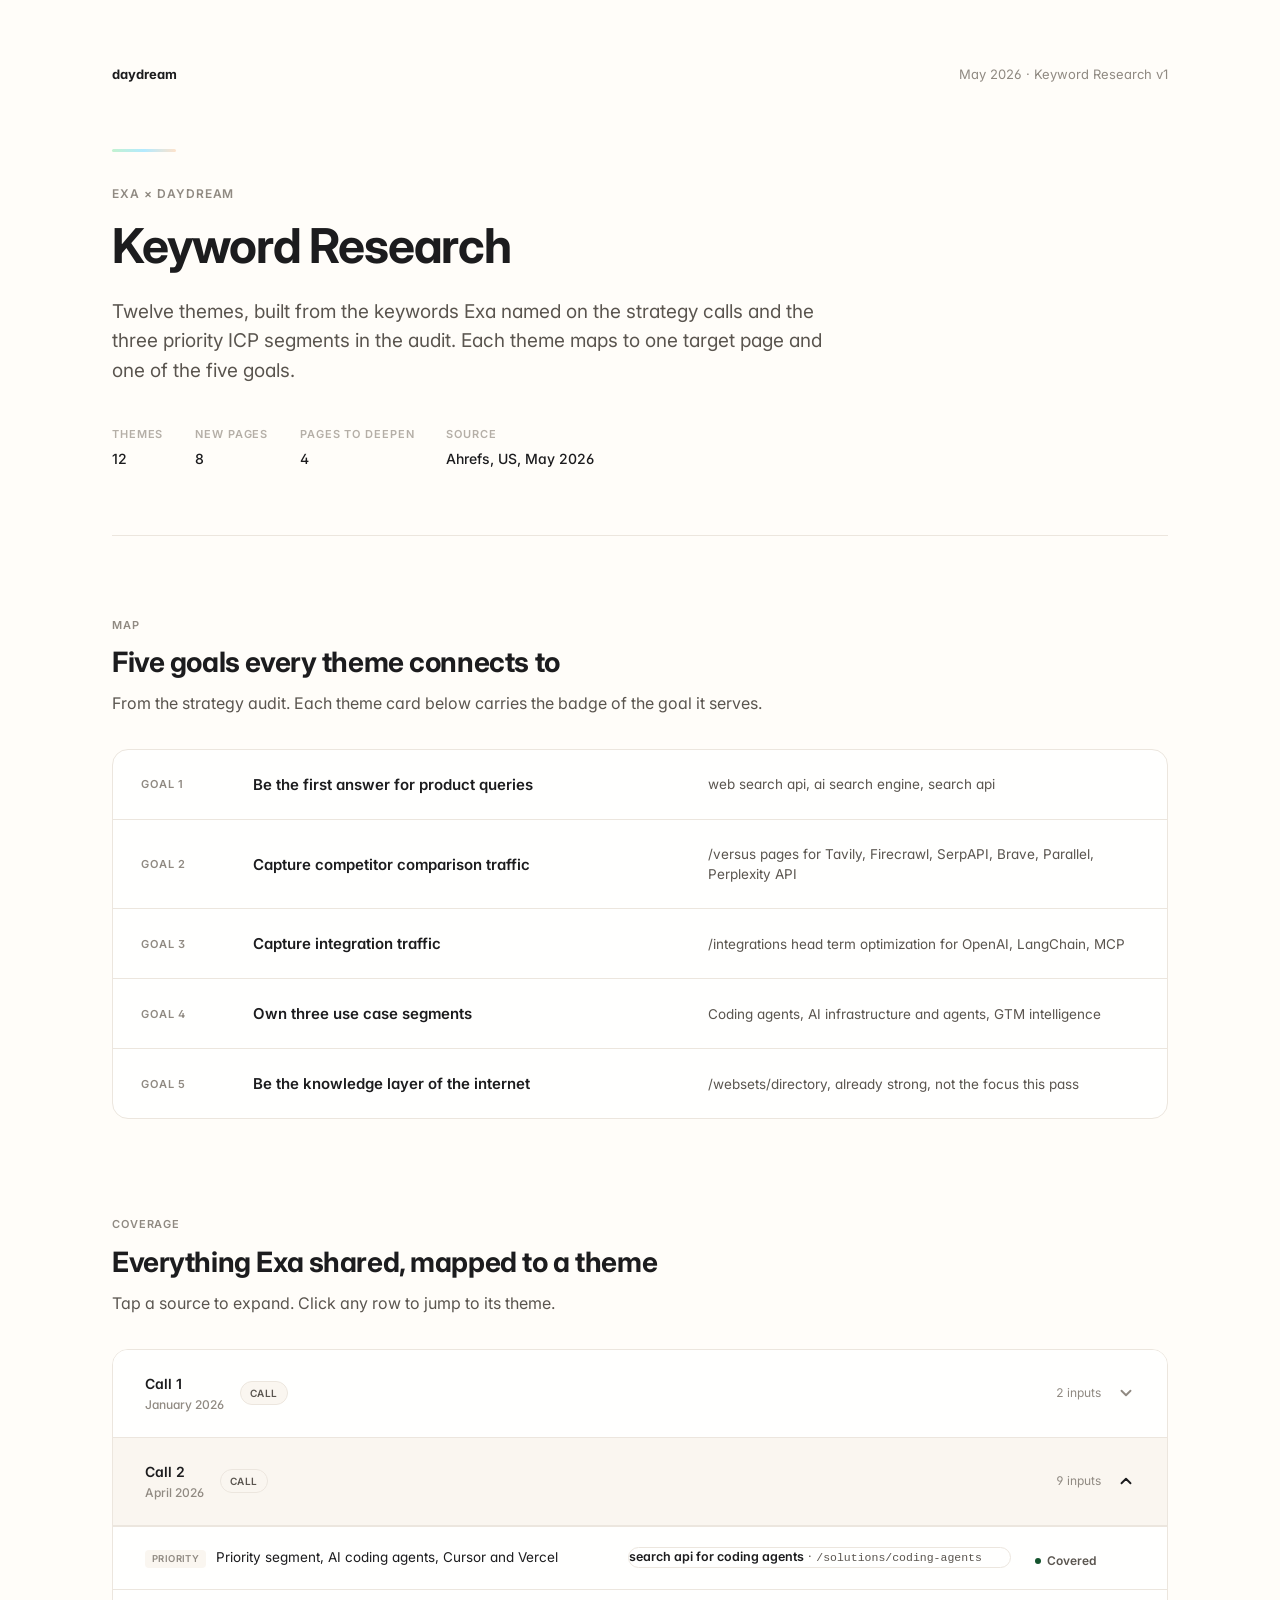
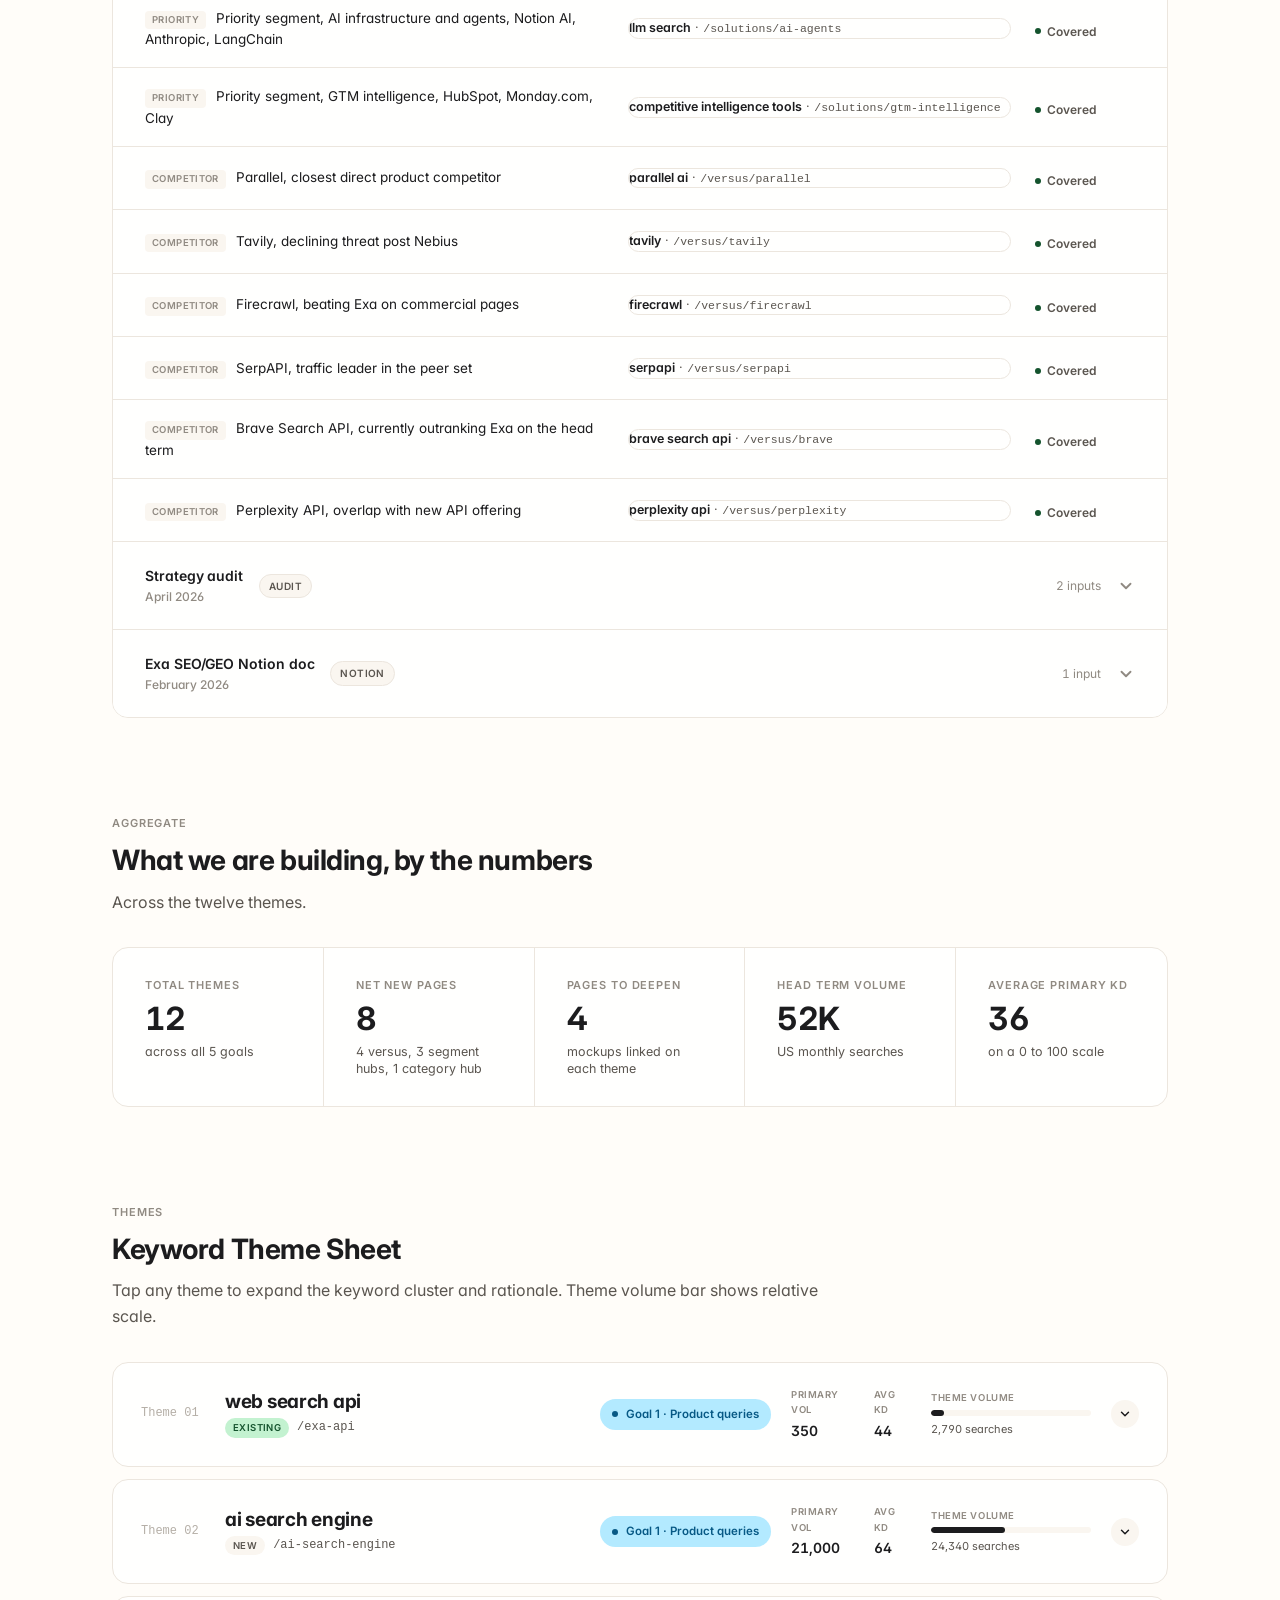
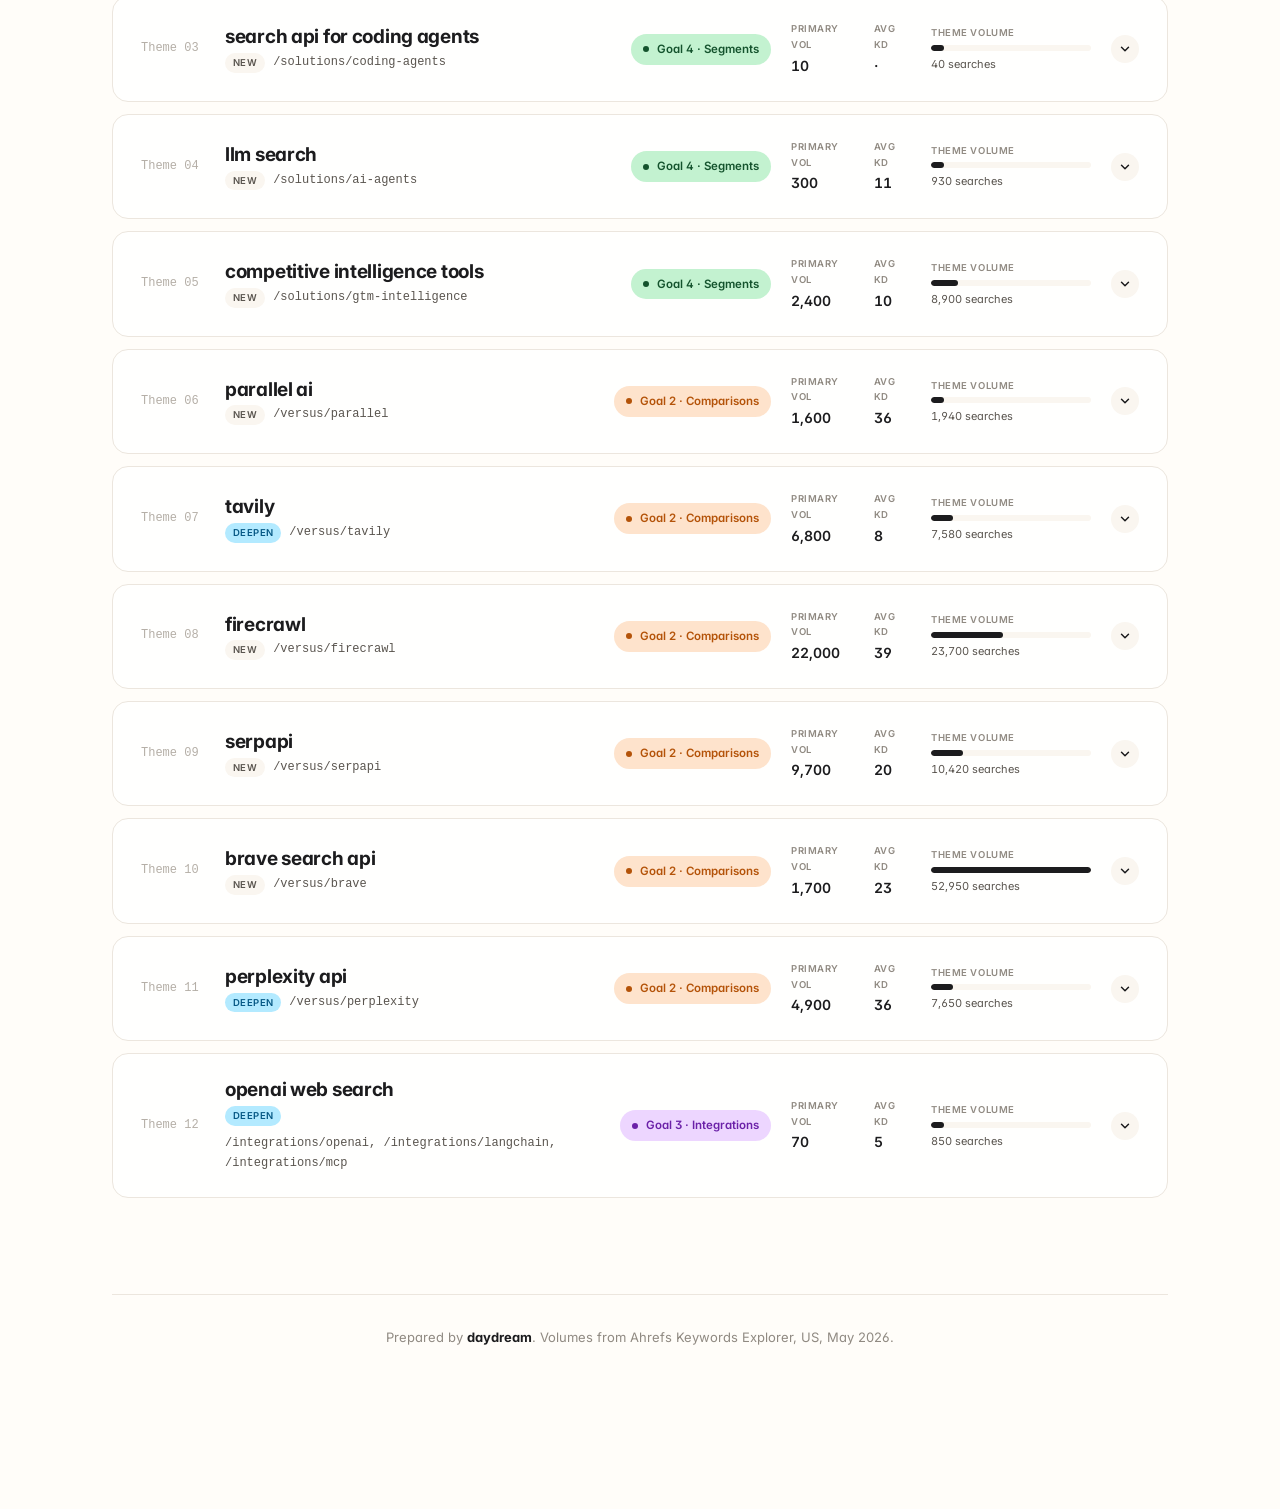
==== commit 46557552: "Simplify: collapsible steps, accordions, bar charts, no em dashes Interactivity throughout: - Theme " ====
--- a/index.html
+++ b/index.html
@@ -3,7 +3,7 @@
 <head>
 <meta charset="utf-8" />
 <meta name="viewport" content="width=device-width,initial-scale=1" />
-<title>Exa × daydream — Keyword Research</title>
+<title>Exa × daydream · Keyword Research</title>
 <link rel="preconnect" href="https://fonts.googleapis.com">
 <link rel="preconnect" href="https://fonts.gstatic.com" crossorigin>
 <link href="https://fonts.googleapis.com/css2?family=Inter:wght@400;500;600;700&display=swap" rel="stylesheet">
@@ -13,134 +13,80 @@
 
 <div class="page-wide">
 
-  <!-- Topbar ─────────────────────────────────────────── -->
   <div class="topbar">
     <span class="wordmark">daydream</span>
     <span>May 2026 · Keyword Research v1</span>
   </div>
 
-  <!-- Hero ────────────────────────────────────────────── -->
   <header class="hero">
     <div class="gradient-rule"></div>
     <div class="eyebrow">Exa × daydream</div>
     <h1>Keyword Research</h1>
     <p class="lede">
-      Twelve themes built from the keywords Exa named on the strategy calls and the three priority ICP segments in the audit. Each theme maps to one target page on exa.ai and one of the five goals.
+      Twelve themes, built from the keywords Exa named on the strategy calls and the three priority ICP segments in the audit. Each theme maps to one target page and one of the five goals.
     </p>
     <div class="meta">
-      <div>
-        <span class="lbl">Themes</span>
-        <span class="val">12</span>
-      </div>
-      <div>
-        <span class="lbl">New pages</span>
-        <span class="val">8</span>
-      </div>
-      <div>
-        <span class="lbl">Pages to deepen</span>
-        <span class="val">4</span>
-      </div>
-      <div>
-        <span class="lbl">Source</span>
-        <span class="val">Ahrefs · US · May 2026</span>
-      </div>
+      <div><span class="lbl">Themes</span><span class="val">12</span></div>
+      <div><span class="lbl">New pages</span><span class="val">8</span></div>
+      <div><span class="lbl">Pages to deepen</span><span class="val">4</span></div>
+      <div><span class="lbl">Source</span><span class="val">Ahrefs, US, May 2026</span></div>
     </div>
   </header>
 
-  <!-- Goals ─────────────────────────────────────────── -->
+  <!-- Goals key ─────────────────────────────────────── -->
   <section class="section">
     <div class="section-header">
       <div class="section-eyebrow">Map</div>
-      <h2>The five goals every theme connects to</h2>
-      <p class="section-sub">From the strategy audit. Each theme card carries the badge of the goal it serves.</p>
+      <h2>Five goals every theme connects to</h2>
+      <p class="section-sub">From the strategy audit. Each theme card below carries the badge of the goal it serves.</p>
     </div>
     <div class="goals-key">
-      <div class="goal-row">
-        <div class="num">Goal 1</div>
-        <div class="label">Be the first answer for product queries</div>
-        <div class="description">web search api · ai search engine · search api</div>
-      </div>
-      <div class="goal-row">
-        <div class="num">Goal 2</div>
-        <div class="label">Capture competitor-comparison traffic</div>
-        <div class="description">/versus pages: Tavily, Firecrawl, SerpAPI, Brave, Parallel, Perplexity API</div>
-      </div>
-      <div class="goal-row">
-        <div class="num">Goal 3</div>
-        <div class="label">Capture integration traffic</div>
-        <div class="description">/integrations head-term optimization: OpenAI, LangChain, MCP</div>
-      </div>
-      <div class="goal-row">
-        <div class="num">Goal 4</div>
-        <div class="label">Own three use-case segments</div>
-        <div class="description">Coding Agents, AI Infrastructure &amp; Agents, GTM Intelligence</div>
-      </div>
-      <div class="goal-row">
-        <div class="num">Goal 5</div>
-        <div class="label">Be the knowledge layer of the internet</div>
-        <div class="description">/websets/directory — already strong; not the focus this pass</div>
-      </div>
+      <div class="goal-row"><div class="num">Goal 1</div><div class="label">Be the first answer for product queries</div><div class="description">web search api, ai search engine, search api</div></div>
+      <div class="goal-row"><div class="num">Goal 2</div><div class="label">Capture competitor comparison traffic</div><div class="description">/versus pages for Tavily, Firecrawl, SerpAPI, Brave, Parallel, Perplexity API</div></div>
+      <div class="goal-row"><div class="num">Goal 3</div><div class="label">Capture integration traffic</div><div class="description">/integrations head term optimization for OpenAI, LangChain, MCP</div></div>
+      <div class="goal-row"><div class="num">Goal 4</div><div class="label">Own three use case segments</div><div class="description">Coding agents, AI infrastructure and agents, GTM intelligence</div></div>
+      <div class="goal-row"><div class="num">Goal 5</div><div class="label">Be the knowledge layer of the internet</div><div class="description">/websets/directory, already strong, not the focus this pass</div></div>
     </div>
   </section>
 
-  <!-- Coverage ──────────────────────────────────────── -->
+  <!-- Coverage check (accordion) ───────────────────── -->
   <section class="section">
     <div class="section-header">
       <div class="section-eyebrow">Coverage</div>
       <h2>Everything Exa shared, mapped to a theme</h2>
-      <p class="section-sub">Each input you gave us — calls, audit, Notion doc — traces to one theme below. Click a row to jump.</p>
+      <p class="section-sub">Tap a source to expand. Click any row to jump to its theme.</p>
     </div>
     <div class="coverage" id="coverage"></div>
   </section>
 
-  <!-- Roll-up stats ─────────────────────────────────── -->
+  <!-- Roll-up ─────────────────────────────────────── -->
   <section class="section">
     <div class="section-header">
       <div class="section-eyebrow">Aggregate</div>
-      <h2>What we&rsquo;re building, by the numbers</h2>
+      <h2>What we are building, by the numbers</h2>
       <p class="section-sub">Across the twelve themes.</p>
     </div>
     <div class="stats">
-      <div class="stat">
-        <div class="stat-lbl">Total themes</div>
-        <div class="stat-val">12</div>
-        <div class="stat-sub">Across all 5 goals</div>
-      </div>
-      <div class="stat">
-        <div class="stat-lbl">Net-new pages</div>
-        <div class="stat-val">8</div>
-        <div class="stat-sub">4 /versus, 3 segment hubs, 1 category hub</div>
-      </div>
-      <div class="stat">
-        <div class="stat-lbl">Pages to deepen</div>
-        <div class="stat-val">4</div>
-        <div class="stat-sub">Mockups linked on each theme below</div>
-      </div>
-      <div class="stat">
-        <div class="stat-lbl">Head-term volume</div>
-        <div class="stat-val">52K</div>
-        <div class="stat-sub">US monthly searches</div>
-      </div>
-      <div class="stat">
-        <div class="stat-lbl">Average primary KD</div>
-        <div class="stat-val">36</div>
-        <div class="stat-sub">on a 0–100 scale</div>
-      </div>
+      <div class="stat"><div class="stat-lbl">Total themes</div><div class="stat-val">12</div><div class="stat-sub">across all 5 goals</div></div>
+      <div class="stat"><div class="stat-lbl">Net new pages</div><div class="stat-val">8</div><div class="stat-sub">4 versus, 3 segment hubs, 1 category hub</div></div>
+      <div class="stat"><div class="stat-lbl">Pages to deepen</div><div class="stat-val">4</div><div class="stat-sub">mockups linked on each theme</div></div>
+      <div class="stat"><div class="stat-lbl">Head term volume</div><div class="stat-val">52K</div><div class="stat-sub">US monthly searches</div></div>
+      <div class="stat"><div class="stat-lbl">Average primary KD</div><div class="stat-val">36</div><div class="stat-sub">on a 0 to 100 scale</div></div>
     </div>
   </section>
 
-  <!-- Themes ────────────────────────────────────────── -->
+  <!-- Themes (collapsed by default) ─────────────────── -->
   <section class="section">
     <div class="section-header">
       <div class="section-eyebrow">Themes</div>
       <h2>Keyword Theme Sheet</h2>
-      <p class="section-sub">One theme per target page. Primary keyword anchors each theme; supporting keywords share ≥40% SERP overlap.</p>
+      <p class="section-sub">Tap any theme to expand the keyword cluster and rationale. Theme volume bar shows relative scale.</p>
     </div>
     <div class="themes" id="themes"></div>
   </section>
 
   <footer class="foot">
-    Prepared by <span class="wordmark">daydream</span> · Ahrefs Keywords Explorer · US monthly volume · May 2026
+    Prepared by <span class="wordmark">daydream</span>. Volumes from Ahrefs Keywords Explorer, US, May 2026.
   </footer>
 
 </div>
@@ -150,7 +96,7 @@
   1: "Goal 1 · Product queries",
   2: "Goal 2 · Comparisons",
   3: "Goal 3 · Integrations",
-  4: "Goal 4 · Use-case segments",
+  4: "Goal 4 · Segments",
   5: "Goal 5 · Knowledge layer",
 };
 
@@ -160,60 +106,79 @@
   if (kd <= 50) return "kd-mid";
   return "kd-high";
 }
-function kdDisplay(kd) { return (kd === null || kd === undefined) ? "—" : kd; }
-function num(n) {
-  if (n === null || n === undefined) return "—";
-  if (typeof n === "string") return n;
-  return n.toLocaleString();
-}
-
-// ── Coverage data ──────────────────────────────────────
+function kdText(kd) { return (kd === null || kd === undefined) ? "·" : kd; }
+function num(n) { if (n === null || n === undefined) return "·"; if (typeof n === "string") return n; return n.toLocaleString(); }
+
 const COVERAGE = [
-  { group: "Call 1 · Jan 2026", tag: "Call", rows: [
-    { kind: "ask", input: "Rank for &ldquo;web search api&rdquo; (Scott — &ldquo;a money keyword&rdquo;)", theme: "<b>web search api</b> · <code>/exa-api</code>", jump: "t1" },
+  { source: "Call 1", date: "January 2026", tag: "Call", rows: [
+    { kind: "ask", input: "Rank for &ldquo;web search api&rdquo;, the money keyword Scott named", theme: "<b>web search api</b> · <code>/exa-api</code>", jump: "t1" },
     { kind: "ask", input: "Rank for &ldquo;ai search engine&rdquo;", theme: "<b>ai search engine</b> · <code>/ai-search-engine</code>", jump: "t2" },
   ]},
-  { group: "Call 2 · Apr 2026", tag: "Call", rows: [
-    { kind: "priority", input: "Three priority segments — AI coding agents (Cursor, Vercel)", theme: "<b>search api for coding agents</b> · <code>/solutions/coding-agents</code>", jump: "t3" },
-    { kind: "priority", input: "Three priority segments — AI infrastructure &amp; agents (Notion AI, Anthropic, LangChain)", theme: "<b>llm search</b> · <code>/solutions/ai-agents</code>", jump: "t4" },
-    { kind: "priority", input: "Three priority segments — GTM intelligence (HubSpot, Monday.com, Clay)", theme: "<b>competitive intelligence tools</b> · <code>/solutions/gtm-intelligence</code>", jump: "t5" },
-    { kind: "competitor", input: "Parallel — closest direct product competitor", theme: "<b>parallel ai</b> · <code>/versus/parallel</code>", jump: "t6" },
-    { kind: "competitor", input: "Tavily — declining threat post-Nebius", theme: "<b>tavily</b> · <code>/versus/tavily</code>", jump: "t7" },
-    { kind: "competitor", input: "Firecrawl — beating Exa on commercial pages", theme: "<b>firecrawl</b> · <code>/versus/firecrawl</code>", jump: "t8" },
-    { kind: "competitor", input: "SerpAPI — traffic leader in the peer set", theme: "<b>serpapi</b> · <code>/versus/serpapi</code>", jump: "t9" },
-    { kind: "competitor", input: "Brave Search API — currently outranking Exa on the head term", theme: "<b>brave search api</b> · <code>/versus/brave</code>", jump: "t10" },
-    { kind: "competitor", input: "Perplexity API — overlap with new API offering", theme: "<b>perplexity api</b> · <code>/versus/perplexity</code>", jump: "t11" },
+  { source: "Call 2", date: "April 2026", tag: "Call", rows: [
+    { kind: "priority", input: "Priority segment, AI coding agents, Cursor and Vercel", theme: "<b>search api for coding agents</b> · <code>/solutions/coding-agents</code>", jump: "t3" },
+    { kind: "priority", input: "Priority segment, AI infrastructure and agents, Notion AI, Anthropic, LangChain", theme: "<b>llm search</b> · <code>/solutions/ai-agents</code>", jump: "t4" },
+    { kind: "priority", input: "Priority segment, GTM intelligence, HubSpot, Monday.com, Clay", theme: "<b>competitive intelligence tools</b> · <code>/solutions/gtm-intelligence</code>", jump: "t5" },
+    { kind: "competitor", input: "Parallel, closest direct product competitor", theme: "<b>parallel ai</b> · <code>/versus/parallel</code>", jump: "t6" },
+    { kind: "competitor", input: "Tavily, declining threat post Nebius", theme: "<b>tavily</b> · <code>/versus/tavily</code>", jump: "t7" },
+    { kind: "competitor", input: "Firecrawl, beating Exa on commercial pages", theme: "<b>firecrawl</b> · <code>/versus/firecrawl</code>", jump: "t8" },
+    { kind: "competitor", input: "SerpAPI, traffic leader in the peer set", theme: "<b>serpapi</b> · <code>/versus/serpapi</code>", jump: "t9" },
+    { kind: "competitor", input: "Brave Search API, currently outranking Exa on the head term", theme: "<b>brave search api</b> · <code>/versus/brave</code>", jump: "t10" },
+    { kind: "competitor", input: "Perplexity API, overlap with new API offering", theme: "<b>perplexity api</b> · <code>/versus/perplexity</code>", jump: "t11" },
   ]},
-  { group: "Strategy audit · Apr 2026", tag: "Audit", rows: [
-    { kind: "goal", input: "Goal 1 — Be the first answer for product queries", theme: "<b>web search api</b> · <code>/exa-api</code>", jump: "t1" },
-    { kind: "goal", input: "Goal 3 — Capture integration traffic (32 live pages, near-zero organic)", theme: "<b>openai · langchain · mcp web search</b>", jump: "t12" },
+  { source: "Strategy audit", date: "April 2026", tag: "Audit", rows: [
+    { kind: "goal", input: "Goal 1, be the first answer for product queries", theme: "<b>web search api</b> · <code>/exa-api</code>", jump: "t1" },
+    { kind: "goal", input: "Goal 3, capture integration traffic, 32 live pages with near zero organic", theme: "<b>openai, langchain, mcp web search</b>", jump: "t12" },
   ]},
-  { group: "Exa SEO/GEO Notion doc · Feb 2026", tag: "Notion", rows: [
-    { kind: "reciprocity", input: "Exa positions its API for SEO/GEO companies (six use cases)", theme: "Not a target page", noJump: true, status: "Relationship" },
+  { source: "Exa SEO/GEO Notion doc", date: "February 2026", tag: "Notion", rows: [
+    { kind: "reciprocity", input: "Exa positions its API for SEO/GEO companies, six use cases", theme: "Not a target page", noJump: true, status: "Relationship" },
   ]},
 ];
 
 function renderCoverage() {
   const el = document.getElementById("coverage");
+  const chevron = '<svg class="chevron" viewBox="0 0 24 24" fill="none" stroke="currentColor" stroke-width="2.5" stroke-linecap="round" stroke-linejoin="round"><polyline points="6 9 12 15 18 9"/></svg>';
   let html = "";
-  for (const grp of COVERAGE) {
-    html += `<div class="coverage-group"><span>${grp.group}</span><span class="tag">${grp.tag}</span></div>`;
-    for (const r of grp.rows) {
-      const jumpAttr = r.noJump ? "" : `data-jump="${r.jump}"`;
-      const status = r.status || "Covered";
-      html += `<div class="coverage-row" ${jumpAttr}>
-        <div class="coverage-input"><span class="kind">${r.kind}</span>${r.input}</div>
-        <div class="coverage-theme">${r.theme}</div>
-        <div><span class="coverage-status">${status}</span></div>
-      </div>`;
-    }
-  }
+  COVERAGE.forEach((grp, gi) => {
+    const open = gi === 1 ? "open" : "";
+    html += `<div class="cov-group">
+      <div class="cov-group-header ${open}" data-group="${gi}">
+        <div>
+          <div class="source">${grp.source}</div>
+          <div class="source-meta">${grp.date}</div>
+        </div>
+        <span class="tag">${grp.tag}</span>
+        <span class="count">${grp.rows.length} ${grp.rows.length === 1 ? "input" : "inputs"}</span>
+        ${chevron}
+      </div>
+      <div class="cov-group-body ${open}" data-body="${gi}">
+        ${grp.rows.map((r) => {
+          const jumpAttr = r.noJump ? "" : `data-jump="${r.jump}"`;
+          const status = r.status || "Covered";
+          return `<div class="cov-row" ${jumpAttr}>
+            <div class="input"><span class="kind">${r.kind}</span>${r.input}</div>
+            <div class="theme">${r.theme}</div>
+            <div><span class="status">${status}</span></div>
+          </div>`;
+        }).join("")}
+      </div>
+    </div>`;
+  });
   el.innerHTML = html;
-  el.querySelectorAll(".coverage-row[data-jump]").forEach((row) => {
+  el.querySelectorAll(".cov-group-header").forEach((h) => {
+    h.addEventListener("click", () => {
+      const gi = h.getAttribute("data-group");
+      const body = el.querySelector(`.cov-group-body[data-body="${gi}"]`);
+      h.classList.toggle("open");
+      body.classList.toggle("open");
+    });
+  });
+  el.querySelectorAll(".cov-row[data-jump]").forEach((row) => {
     row.addEventListener("click", () => {
       const id = row.getAttribute("data-jump");
       const target = document.getElementById(id);
       if (!target) return;
+      // Open the theme before scrolling
+      target.classList.add("open");
       target.scrollIntoView({ behavior: "smooth", block: "start" });
       target.classList.add("flash");
       setTimeout(() => target.classList.remove("flash"), 1200);
@@ -221,16 +186,10 @@
   });
 }
 
-// ── Themes data ────────────────────────────────────────
 const THEMES = [
-  {
-    id: "t1",
-    goal: 1,
-    primary: { kw: "web search api", vol: 350, kd: 69, tp: 300, overlap: 100 },
-    target: "/exa-api",
-    targetStatus: "existing",
-    mockup: "/optimization-exa-api.html",
-    notes: "Scott&rsquo;s named money keyword. exa.ai/exa-api targets it in the title today but doesn&rsquo;t rank top — Brave, Tavily, SerpAPI, and Reddit own the SERP. The deepening playbook: tighten the head-term targeting, add the supporting cluster as on-page subsections, route backlinks to the page.",
+  { id: "t1", goal: 1, primary: { kw: "web search api", vol: 350, kd: 69, tp: 300, overlap: 100 },
+    target: "/exa-api", targetStatus: "existing", mockup: "/optimization-exa-api.html",
+    notes: "Scott named this as the money keyword on Call 1. The page exa.ai/exa-api targets it in the title today but does not rank top. Brave, Tavily, SerpAPI, and Reddit own the SERP. The deepening playbook tightens the head term targeting, adds the supporting cluster as on page subsections, and routes backlinks to the page.",
     supporting: [
       { kw: "search api", vol: 1100, kd: 52, overlap: 60 },
       { kw: "search engine api", vol: 600, kd: 86, overlap: 50 },
@@ -240,44 +199,29 @@
       { kw: "best web search api", vol: 50, kd: 2, overlap: 70 },
       { kw: "web search apis", vol: 40, kd: 69, overlap: 80 },
       { kw: "api for web search", vol: 40, kd: null, overlap: 70 },
-    ],
-  },
-  {
-    id: "t2",
-    goal: 1,
-    primary: { kw: "ai search engine", vol: 21000, kd: 81, tp: 599000, overlap: 100 },
-    target: "/ai-search-engine",
-    targetStatus: "new",
-    notes: "Scott named this as a target. The head term&rsquo;s KD is 81 and the parent topic is Perplexity — they own the consumer SERP. Long-horizon page: structure for the developer slice of the query so we capture qualified traffic without fighting Perplexity head-on. Honest expectation is 6+ months.",
+    ] },
+  { id: "t2", goal: 1, primary: { kw: "ai search engine", vol: 21000, kd: 81, tp: 599000, overlap: 100 },
+    target: "/ai-search-engine", targetStatus: "new",
+    notes: "Scott named this as a target. KD is 81 and the parent topic is Perplexity, who owns the consumer SERP. Long horizon page. Structure for the developer slice of the query so we capture qualified traffic without fighting Perplexity head on. Honest expectation is 6 or more months.",
     supporting: [
       { kw: "ai powered search engine", vol: 1900, kd: 80, overlap: 80 },
       { kw: "ai search engine for developers", vol: 30, kd: null, overlap: 70 },
       { kw: "llm search engine", vol: 100, kd: 2, overlap: 50 },
       { kw: "best ai search engine", vol: 1300, kd: 70, overlap: 60 },
       { kw: "ai search api", vol: 10, kd: 86, overlap: 50 },
-    ],
-  },
-  {
-    id: "t3",
-    goal: 4,
-    primary: { kw: "search api for coding agents", vol: 10, kd: null, tp: null, overlap: 100 },
-    target: "/solutions/coding-agents",
-    targetStatus: "new",
-    notes: "Coding Agents segment hub (priority ICP #1). Anchor accounts: Cursor, Vercel, Replit. The primary head-term has near-zero volume because the SERP doesn&rsquo;t yet recognize this as a category — but Exa has the deepest customer base in this segment. The page exists to be the canonical destination for Cursor / Vercel / Replit customer stories.",
+    ] },
+  { id: "t3", goal: 4, primary: { kw: "search api for coding agents", vol: 10, kd: null, tp: null, overlap: 100 },
+    target: "/solutions/coding-agents", targetStatus: "new",
+    notes: "Coding agents segment hub, priority ICP one. Anchor accounts Cursor, Vercel, Replit. Primary head term has near zero volume because the SERP does not yet recognize this as a category. Exa has the deepest customer base in this segment. The page exists to be the canonical destination for Cursor, Vercel, and Replit customer stories.",
     supporting: [
       { kw: "code documentation search api", vol: 0, kd: null, overlap: 80 },
       { kw: "ai code search", vol: 20, kd: null, overlap: 70 },
       { kw: "code search api", vol: 0, kd: null, overlap: 80 },
       { kw: "search api for ai agents", vol: 10, kd: null, overlap: 60 },
-    ],
-  },
-  {
-    id: "t4",
-    goal: 4,
-    primary: { kw: "llm search", vol: 300, kd: 18, tp: 200, overlap: 100 },
-    target: "/solutions/ai-agents",
-    targetStatus: "new",
-    notes: "AI Infrastructure &amp; Agents segment hub (priority ICP #2). Anchor accounts: Notion AI, Anthropic, LangChain. Primary head-term has manageable difficulty and lines up with how LLM-app builders search. Supporting cluster captures the surrounding ecosystem (RAG, semantic search, retrieval).",
+    ] },
+  { id: "t4", goal: 4, primary: { kw: "llm search", vol: 300, kd: 18, tp: 200, overlap: 100 },
+    target: "/solutions/ai-agents", targetStatus: "new",
+    notes: "AI infrastructure and agents segment hub, priority ICP two. Anchor accounts Notion AI, Anthropic, LangChain. Primary head term has manageable difficulty and lines up with how LLM app builders search. Supporting cluster captures the surrounding ecosystem like RAG, semantic search, and retrieval.",
     supporting: [
       { kw: "llm search engine", vol: 100, kd: 2, overlap: 80 },
       { kw: "llm semantic search", vol: 150, kd: 16, overlap: 60 },
@@ -286,15 +230,10 @@
       { kw: "rag api", vol: 150, kd: 9, overlap: 50 },
       { kw: "search api for llms", vol: 20, kd: null, overlap: 70 },
       { kw: "web search api for ai agents", vol: 10, kd: null, overlap: 60 },
-    ],
-  },
-  {
-    id: "t5",
-    goal: 4,
-    primary: { kw: "competitive intelligence tools", vol: 2400, kd: 20, tp: 7400, overlap: 100 },
-    target: "/solutions/gtm-intelligence",
-    targetStatus: "new",
-    notes: "GTM Intelligence segment hub (priority ICP #3). Anchor accounts: HubSpot, Monday.com, Clay. Highest-ROI segment hub by volume — total cluster volume ~8,000+ with average KD ~10. Captures buyers evaluating tools for competitive monitoring, sales research, and enrichment.",
+    ] },
+  { id: "t5", goal: 4, primary: { kw: "competitive intelligence tools", vol: 2400, kd: 20, tp: 7400, overlap: 100 },
+    target: "/solutions/gtm-intelligence", targetStatus: "new",
+    notes: "GTM intelligence segment hub, priority ICP three. Anchor accounts HubSpot, Monday.com, Clay. Highest ROI segment hub by volume. Total cluster volume about 8,000 with average KD around 10. Captures buyers evaluating tools for competitive monitoring, sales research, and enrichment.",
     supporting: [
       { kw: "competitive intelligence software", vol: 2400, kd: 17, overlap: 80 },
       { kw: "data enrichment tools", vol: 1000, kd: 9, overlap: 50 },
@@ -304,103 +243,64 @@
       { kw: "best competitive intelligence tools", vol: 150, kd: 11, overlap: 70 },
       { kw: "company enrichment api", vol: 150, kd: 2, overlap: 50 },
       { kw: "people search api", vol: 150, kd: 6, overlap: 40 },
-    ],
-  },
-  {
-    id: "t6",
-    goal: 2,
-    primary: { kw: "parallel ai", vol: 1600, kd: 36, tp: 2300, overlap: 100 },
-    target: "/versus/parallel",
-    targetStatus: "new",
-    notes: "Parallel is the closest direct product competitor (per Scott). Lowest authority of the comparison set (DR 72). Exa should win this comparison page on product depth alone.",
+    ] },
+  { id: "t6", goal: 2, primary: { kw: "parallel ai", vol: 1600, kd: 36, tp: 2300, overlap: 100 },
+    target: "/versus/parallel", targetStatus: "new",
+    notes: "Parallel is the closest direct product competitor, per Scott. Lowest authority of the comparison set at DR 72. Exa should win this comparison page on product depth alone.",
     supporting: [
       { kw: "parallel web", vol: 150, kd: null, overlap: 60 },
       { kw: "parallel web systems", vol: 80, kd: null, overlap: 70 },
       { kw: "parallel api", vol: 80, kd: null, overlap: 60 },
       { kw: "exa vs parallel", vol: 30, kd: null, overlap: 80 },
-    ],
-  },
-  {
-    id: "t7",
-    goal: 2,
-    primary: { kw: "tavily", vol: 6800, kd: 13, tp: 2300, overlap: 100 },
-    target: "/versus/tavily",
-    targetStatus: "existing-deepen",
-    mockup: "/optimization-versus-tavily.html",
-    notes: "Existing page — one of the 5 /versus pages already live. Refresh post-Nebius acquisition: position acquisition as a change of priorities. Tavily currently beating Exa on &ldquo;web search api&rdquo; rankings; reclaiming those buyers via this page is high-priority.",
+    ] },
+  { id: "t7", goal: 2, primary: { kw: "tavily", vol: 6800, kd: 13, tp: 2300, overlap: 100 },
+    target: "/versus/tavily", targetStatus: "existing-deepen", mockup: "/optimization-versus-tavily.html",
+    notes: "Existing page, one of the five /versus pages already live. Refresh post Nebius acquisition. Position the acquisition as a change of priorities. Tavily is currently beating Exa on web search api rankings. Reclaiming those buyers via this page is high priority.",
     supporting: [
       { kw: "tavily pricing", vol: 450, kd: null, overlap: 70 },
       { kw: "tavily search api", vol: 250, kd: 3, overlap: 70 },
       { kw: "tavily alternatives", vol: 60, kd: null, overlap: 70 },
       { kw: "tavily alternative", vol: 20, kd: null, overlap: 70 },
-    ],
-  },
-  {
-    id: "t8",
-    goal: 2,
-    primary: { kw: "firecrawl", vol: 22000, kd: 39, tp: 25000, overlap: 100 },
-    target: "/versus/firecrawl",
-    targetStatus: "new",
-    notes: "Firecrawl is the largest competitor by brand volume and currently out-publishing Exa on commercial pages despite a smaller backlink footprint. The /versus page targets buyers researching alternatives.",
+    ] },
+  { id: "t8", goal: 2, primary: { kw: "firecrawl", vol: 22000, kd: 39, tp: 25000, overlap: 100 },
+    target: "/versus/firecrawl", targetStatus: "new",
+    notes: "Firecrawl is the largest competitor by brand volume and currently out publishing Exa on commercial pages despite a smaller backlink footprint. The /versus page targets buyers researching alternatives.",
     supporting: [
       { kw: "firecrawl pricing", vol: 1200, kd: null, overlap: 70 },
       { kw: "firecrawl alternatives", vol: 200, kd: null, overlap: 70 },
       { kw: "firecrawl alternative", vol: 50, kd: null, overlap: 70 },
       { kw: "firecrawl api", vol: 250, kd: null, overlap: 60 },
-    ],
-  },
-  {
-    id: "t9",
-    goal: 2,
-    primary: { kw: "serpapi", vol: 9700, kd: 18, tp: 19000, overlap: 100 },
-    target: "/versus/serpapi",
-    targetStatus: "new",
-    notes: "New page. Exa already has /versus/serp targeting the generic head term, but &ldquo;serpapi&rdquo; the brand is a distinct query — 9,700 vol. SerpAPI is the traffic leader in the peer set (112k/mo) at slightly higher DR (77). The page positions Exa&rsquo;s neural index over keyword-based SERP scraping.",
+    ] },
+  { id: "t9", goal: 2, primary: { kw: "serpapi", vol: 9700, kd: 18, tp: 19000, overlap: 100 },
+    target: "/versus/serpapi", targetStatus: "new",
+    notes: "New page. Exa already has /versus/serp targeting the generic head term, but serpapi the brand is a distinct query at 9,700 vol. SerpAPI is the traffic leader in the peer set at 112k per month at slightly higher DR (77). The page positions Exa neural index over keyword based SERP scraping.",
     supporting: [
       { kw: "best serp api", vol: 600, kd: 55, overlap: 50 },
       { kw: "serpapi alternative", vol: 70, kd: 3, overlap: 70 },
       { kw: "serpapi alternatives", vol: 50, kd: 3, overlap: 70 },
-    ],
-  },
-  {
-    id: "t10",
-    goal: 2,
-    primary: { kw: "brave search api", vol: 1700, kd: 27, tp: 3100, overlap: 100 },
-    target: "/versus/brave",
-    targetStatus: "new",
-    notes: "Brave is currently outranking Exa on Scott&rsquo;s head term &ldquo;web search api&rdquo;. The /versus page captures swap intent. KD on &ldquo;brave api&rdquo; (supporting) is 9 — easy supporting win.",
+    ] },
+  { id: "t10", goal: 2, primary: { kw: "brave search api", vol: 1700, kd: 27, tp: 3100, overlap: 100 },
+    target: "/versus/brave", targetStatus: "new",
+    notes: "Brave is currently outranking Exa on Scott head term web search api. The /versus page captures swap intent. KD on brave api (supporting) is 9, an easy supporting win.",
     supporting: [
       { kw: "brave api", vol: 1100, kd: 9, overlap: 70 },
       { kw: "brave search api pricing", vol: 150, kd: null, overlap: 60 },
       { kw: "brave search", vol: 50000, kd: 33, overlap: 30 },
-    ],
-  },
-  {
-    id: "t11",
-    goal: 2,
-    primary: { kw: "perplexity api", vol: 4900, kd: 62, tp: 2800, overlap: 100 },
-    target: "/versus/perplexity",
-    targetStatus: "existing-deepen",
-    mockup: "/optimization-versus-perplexity.html",
-    notes: "Existing page already addresses the Perplexity API (Search API + Sonar). The deepening adds a Sonar Pro section, a developer-vs-consumer positioning paragraph, and FAQPage schema. Light touches; the page is already well-structured.",
+    ] },
+  { id: "t11", goal: 2, primary: { kw: "perplexity api", vol: 4900, kd: 62, tp: 2800, overlap: 100 },
+    target: "/versus/perplexity", targetStatus: "existing-deepen", mockup: "/optimization-versus-perplexity.html",
+    notes: "Existing page already addresses the Perplexity API (Search API and Sonar). The deepening adds a Sonar Pro section, a developer vs consumer positioning paragraph, and FAQPage schema. Light touches. The page is already well structured.",
     supporting: [
       { kw: "perplexity api pricing", vol: 1400, kd: 40, overlap: 70 },
       { kw: "perplexity sonar", vol: 800, kd: null, overlap: 50 },
       { kw: "perplexity sonar api", vol: 400, kd: null, overlap: 60 },
       { kw: "sonar pro", vol: 150, kd: 5, overlap: 50 },
-    ],
-  },
-  {
-    id: "t12",
-    goal: 3,
-    primary: { kw: "openai web search", vol: 70, kd: 1, tp: 350, overlap: 100 },
-    target: "/integrations/openai · /integrations/langchain · /integrations/mcp",
-    targetStatus: "existing-deepen",
+    ] },
+  { id: "t12", goal: 3, primary: { kw: "openai web search", vol: 70, kd: 1, tp: 350, overlap: 100 },
+    target: "/integrations/openai, /integrations/langchain, /integrations/mcp", targetStatus: "existing-deepen",
     mockup: "/optimization-integrations-openai.html",
-    mockupExtra: [
-      { label: "LangChain mockup →", url: "/optimization-integrations-langchain.html" },
-    ],
-    notes: "Exa has 32 live /integrations pages with near-zero organic traffic — the work is head-term optimization, not creation. Theme bundles three integration head terms because the playbook is identical: tighten the H1, add JSON-LD HowTo schema, embed code snippet front-and-center. Low individual volume, very low KD, very high purchase intent.",
+    mockupExtra: [{ label: "LangChain mockup", url: "/optimization-integrations-langchain.html" }],
+    notes: "Exa has 32 live /integrations pages with near zero organic traffic. The work is head term optimization, not creation. Theme bundles three integration head terms because the playbook is identical: tighten the H1, add JSON-LD HowTo schema, embed code snippet front and center. Low individual volume, very low KD, very high purchase intent.",
     supporting: [
       { kw: "openai web search api", vol: 30, kd: null, overlap: 80 },
       { kw: "langchain web search", vol: 10, kd: 9, overlap: 60 },
@@ -408,8 +308,7 @@
       { kw: "mcp web search", vol: 100, kd: null, overlap: 70 },
       { kw: "mcp server search", vol: 40, kd: null, overlap: 60 },
       { kw: "mcp compatible search api", vol: 0, kd: null, overlap: 50 },
-    ],
-  },
+    ] },
 ];
 
 function targetTag(theme) {
@@ -418,25 +317,27 @@
   return `<span class="tag tag-existing">Existing</span>`;
 }
 
-function renderTheme(theme, idx) {
+function renderTheme(theme, idx, maxVol) {
   const themeVol = theme.primary.vol + theme.supporting.reduce((s, k) => s + (k.vol || 0), 0);
   const avgKD = (() => {
     const all = [theme.primary, ...theme.supporting].map((k) => k.kd).filter((k) => k !== null && k !== undefined);
     if (!all.length) return null;
     return Math.round(all.reduce((s, k) => s + k, 0) / all.length);
   })();
+  const volPct = Math.max(8, Math.round((themeVol / maxVol) * 100));
   const supportingRows = theme.supporting.map((k) => `
     <div class="kw-row">
       <div class="kw-name">${k.kw}</div>
       <div class="num">${num(k.vol)}</div>
-      <div class="kd"><span class="kd-pill ${kdClass(k.kd)}">${kdDisplay(k.kd)}</span></div>
+      <div class="kd"><span class="kd-pill ${kdClass(k.kd)}">${kdText(k.kd)}</span></div>
       <div class="num">${k.overlap}%</div>
     </div>
   `).join("");
+
   const actions = theme.mockup ? `
-    <div class="actions">
+    <div class="theme-actions">
       <a href="${theme.mockup}" class="button primary">
-        Page optimization mockup
+        See page optimization mockup
         <svg width="12" height="12" viewBox="0 0 24 24" fill="none" stroke="currentColor" stroke-width="2.5" stroke-linecap="round" stroke-linejoin="round"><path d="M5 12h14M13 5l7 7-7 7"/></svg>
       </a>
       ${(theme.mockupExtra || []).map((m) => `<a href="${m.url}" class="button">${m.label}</a>`).join("")}
@@ -445,55 +346,59 @@
 
   return `
     <article class="theme" id="${theme.id}">
-      <div class="theme-header">
-        <div class="theme-title-block">
-          <div class="theme-meta-row">
-            <span class="theme-num">Theme ${idx + 1} of ${THEMES.length}</span>
+      <div class="theme-summary" data-toggle>
+        <div class="t-num">Theme ${String(idx + 1).padStart(2, "0")}</div>
+        <div class="t-primary">
+          <h3>${theme.primary.kw}</h3>
+          <div class="target">${targetTag(theme)}<span>${theme.target}</span></div>
+        </div>
+        <span class="goal-pill goal-${theme.goal}"><span class="dot"></span>${GOAL_LABELS[theme.goal]}</span>
+        <div class="t-stats">
+          <div class="stat-mini"><span class="lbl">Primary vol</span><span class="val">${num(theme.primary.vol)}</span></div>
+          <div class="stat-mini"><span class="lbl">Avg KD</span><span class="val">${avgKD === null ? "·" : avgKD}</span></div>
+        </div>
+        <div class="t-volume-chart">
+          <div class="chart-lbl">Theme volume</div>
+          <div class="chart-bar"><div class="fill" style="width:${volPct}%"></div></div>
+          <div class="chart-val">${num(themeVol)} searches</div>
+        </div>
+        <div class="chevron-cell">
+          <svg viewBox="0 0 24 24" fill="none" stroke="currentColor" stroke-width="2.5" stroke-linecap="round" stroke-linejoin="round"><polyline points="6 9 12 15 18 9"/></svg>
+        </div>
+      </div>
+      <div class="theme-body">
+        <div class="theme-rationale">
+          <div class="lbl">Why it is in scope</div>
+          <p>${theme.notes}</p>
+        </div>
+        <div class="kw-table">
+          <div class="kw-row kw-header">
+            <div>Keyword</div>
+            <div class="num">Volume</div>
+            <div class="kd">KD</div>
+            <div class="num">Overlap</div>
           </div>
-          <h3 class="theme-primary">${theme.primary.kw}</h3>
-          <div class="theme-target">
-            ${targetTag(theme)}
-            <span>${theme.target}</span>
+          <div class="kw-row kw-primary">
+            <div class="kw-name"><span class="primary-tag">Primary</span>${theme.primary.kw}</div>
+            <div class="num">${num(theme.primary.vol)}</div>
+            <div class="kd"><span class="kd-pill ${kdClass(theme.primary.kd)}">${kdText(theme.primary.kd)}</span></div>
+            <div class="num">${theme.primary.overlap}%</div>
           </div>
-        </div>
-        <div>
-          <span class="goal-pill goal-${theme.goal}">
-            <span class="dot"></span>
-            ${GOAL_LABELS[theme.goal]}
-          </span>
-        </div>
-      </div>
-      <div class="theme-rationale">
-        <div class="lbl">Why it&rsquo;s in scope</div>
-        <p>${theme.notes}</p>
-      </div>
-      <div class="theme-table">
-        <div class="kw-row kw-header">
-          <div>Keyword</div>
-          <div class="num">Volume</div>
-          <div class="kd">KD</div>
-          <div class="num">Overlap</div>
-        </div>
-        <div class="kw-row kw-primary">
-          <div class="kw-name"><span class="primary-tag">Primary</span>${theme.primary.kw}</div>
-          <div class="num">${num(theme.primary.vol)}</div>
-          <div class="kd"><span class="kd-pill ${kdClass(theme.primary.kd)}">${kdDisplay(theme.primary.kd)}</span></div>
-          <div class="num">${theme.primary.overlap}%</div>
-        </div>
-        ${supportingRows}
-      </div>
-      <div class="theme-footer">
-        <div class="stat-inline"><span class="lbl">Theme volume</span><span class="val">${num(themeVol)}</span></div>
-        <div class="stat-inline"><span class="lbl">Avg KD</span><span class="val">${avgKD === null ? "—" : avgKD}</span></div>
-        ${theme.primary.tp ? `<div class="stat-inline"><span class="lbl">Primary TP</span><span class="val">${num(theme.primary.tp)}</span></div>` : ""}
-        <div class="stat-inline"><span class="lbl">Supporting</span><span class="val">${theme.supporting.length}</span></div>
+          ${supportingRows}
+        </div>
         ${actions}
       </div>
     </article>
   `;
 }
 
-document.getElementById("themes").innerHTML = THEMES.map(renderTheme).join("");
+const maxThemeVol = Math.max(...THEMES.map((t) => t.primary.vol + t.supporting.reduce((s, k) => s + (k.vol || 0), 0)));
+document.getElementById("themes").innerHTML = THEMES.map((t, i) => renderTheme(t, i, maxThemeVol)).join("");
+document.querySelectorAll(".theme-summary[data-toggle]").forEach((s) => {
+  s.addEventListener("click", () => {
+    s.closest(".theme").classList.toggle("open");
+  });
+});
 renderCoverage();
 </script>
 </body>
--- a/styles.css
+++ b/styles.css
@@ -1,26 +1,23 @@
 /* ─────────────────────────────────────────────────────────
-   Exa × daydream — Keyword Research design system
-   Apple-style restraint: generous whitespace, strong type,
-   restrained color, thin lines.
+   Exa × daydream Keyword Research
+   Calm design system: generous whitespace, real interactivity,
+   no em dashes anywhere in the copy.
    ───────────────────────────────────────────────────────── */
 
 :root {
-  /* Surfaces */
   --bg: #FFFDF9;
   --surface: #FFFFFE;
   --surface-2: #FAF6F0;
-
-  /* Text */
+  --surface-3: #F4EEE5;
+
   --ink: #1C1C1E;
   --ink-secondary: #5A554F;
   --ink-tertiary: #908A82;
   --ink-quiet: #B5AFA7;
 
-  /* Lines */
   --hairline: #ECE6DE;
   --hairline-strong: #E0D9CF;
 
-  /* Accents — daydream palette, used sparingly */
   --accent-green: #C3F2D0;
   --accent-green-ink: #14532D;
   --accent-blue: #B3EAFF;
@@ -32,26 +29,19 @@
   --accent-red: #FFD6E5;
   --accent-red-ink: #9F1239;
 
-  /* Brand gradient — used only on hero rule */
   --gradient: linear-gradient(90deg, #C3F2D0 0%, #B3EAFF 50%, #FEE3CC 100%);
 
-  /* Type */
   --font-sans: 'Inter', -apple-system, BlinkMacSystemFont, system-ui, sans-serif;
   --font-mono: ui-monospace, 'SF Mono', SFMono-Regular, Menlo, Consolas, monospace;
 
-  /* Rhythm */
-  --shadow-soft: 0 1px 2px rgba(28, 28, 30, 0.04), 0 8px 24px rgba(28, 28, 30, 0.04);
-  --shadow-hover: 0 2px 4px rgba(28, 28, 30, 0.06), 0 16px 40px rgba(28, 28, 30, 0.08);
+  --shadow-soft: 0 1px 2px rgba(28,28,30,0.04), 0 8px 24px rgba(28,28,30,0.04);
+  --shadow-hover: 0 2px 4px rgba(28,28,30,0.06), 0 16px 40px rgba(28,28,30,0.08);
 }
 
 * { box-sizing: border-box; }
 *::selection { background: var(--accent-amber); color: var(--ink); }
 
-html, body {
-  background: var(--bg);
-  margin: 0;
-  padding: 0;
-}
+html, body { background: var(--bg); margin: 0; padding: 0; }
 
 body {
   font-family: var(--font-sans);
@@ -71,409 +61,237 @@
 }
 a:hover { border-bottom-color: var(--ink); }
 
-/* ── Layout containers ──────────────────────────────── */
-.page {
-  max-width: 880px;
-  margin: 0 auto;
-  padding: 64px 32px 160px;
-}
-.page-wide {
-  max-width: 1120px;
-  margin: 0 auto;
-  padding: 64px 32px 160px;
-}
+/* ── Page containers ─────────────────────────────────── */
+.page { max-width: 880px; margin: 0 auto; padding: 64px 32px 160px; }
+.page-wide { max-width: 1120px; margin: 0 auto; padding: 64px 32px 160px; }
 @media (max-width: 720px) {
   .page, .page-wide { padding: 40px 20px 96px; }
 }
 
-/* ── Topbar (breadcrumb) ─────────────────────────────── */
+/* ── Topbar ──────────────────────────────────────────── */
 .topbar {
-  display: flex;
-  align-items: center;
-  justify-content: space-between;
-  margin-bottom: 64px;
-  font-size: 13px;
-  color: var(--ink-tertiary);
+  display: flex; align-items: center; justify-content: space-between;
+  margin-bottom: 64px; font-size: 13px; color: var(--ink-tertiary);
 }
 .topbar a { color: var(--ink-tertiary); border: none; font-weight: 500; }
 .topbar a:hover { color: var(--ink); }
-.topbar .wordmark {
-  font-weight: 700;
-  color: var(--ink);
-  letter-spacing: -0.01em;
-  border: none;
-}
-
-/* ── Hero ───────────────────────────────────────────── */
+.topbar .wordmark { font-weight: 700; color: var(--ink); border: none; }
+
+/* ── Hero ────────────────────────────────────────────── */
 .hero {
-  padding-bottom: 64px;
-  margin-bottom: 80px;
+  padding-bottom: 64px; margin-bottom: 80px;
   border-bottom: 1px solid var(--hairline);
 }
 .hero .gradient-rule {
-  width: 64px;
-  height: 3px;
-  background: var(--gradient);
-  border-radius: 2px;
-  margin-bottom: 32px;
+  width: 64px; height: 3px; background: var(--gradient);
+  border-radius: 2px; margin-bottom: 32px;
 }
 .hero .eyebrow {
-  font-size: 12px;
-  font-weight: 600;
-  letter-spacing: 0.08em;
-  text-transform: uppercase;
-  color: var(--ink-tertiary);
-  margin-bottom: 16px;
+  font-size: 12px; font-weight: 600; letter-spacing: 0.08em;
+  text-transform: uppercase; color: var(--ink-tertiary); margin-bottom: 16px;
 }
 .hero h1 {
-  font-size: 48px;
-  font-weight: 700;
-  line-height: 1.1;
-  letter-spacing: -0.025em;
-  color: var(--ink);
-  margin: 0 0 24px;
-}
+  font-size: 48px; font-weight: 700; line-height: 1.1;
+  letter-spacing: -0.025em; color: var(--ink); margin: 0 0 24px;
+}
+.hero h1.url-headline { font-family: var(--font-mono); font-size: 36px; letter-spacing: -0.01em; }
 .hero .lede {
-  font-size: 19px;
-  line-height: 1.55;
-  color: var(--ink-secondary);
-  max-width: 720px;
-  margin: 0;
-  font-weight: 400;
+  font-size: 19px; line-height: 1.55; color: var(--ink-secondary);
+  max-width: 720px; margin: 0; font-weight: 400;
 }
 .hero .meta {
-  display: flex;
-  flex-wrap: wrap;
-  gap: 32px;
-  margin-top: 40px;
-  font-size: 13px;
-  color: var(--ink-tertiary);
-}
-.hero .meta > div {
-  display: flex;
-  flex-direction: column;
-  gap: 4px;
-}
+  display: flex; flex-wrap: wrap; gap: 32px; margin-top: 40px;
+  font-size: 13px; color: var(--ink-tertiary);
+}
+.hero .meta > div { display: flex; flex-direction: column; gap: 4px; }
 .hero .meta .lbl {
-  font-size: 11px;
-  font-weight: 600;
-  letter-spacing: 0.08em;
-  text-transform: uppercase;
-  color: var(--ink-quiet);
-}
-.hero .meta .val {
-  font-size: 14px;
-  color: var(--ink);
-  font-weight: 500;
-}
+  font-size: 11px; font-weight: 600; letter-spacing: 0.08em;
+  text-transform: uppercase; color: var(--ink-quiet);
+}
+.hero .meta .val { font-size: 14px; color: var(--ink); font-weight: 500; }
 @media (max-width: 720px) {
   .hero h1 { font-size: 36px; }
+  .hero h1.url-headline { font-size: 26px; }
   .hero .lede { font-size: 17px; }
 }
 
-/* For optimization sub-pages — show the URL as the headline */
-.hero h1.url-headline {
-  font-family: var(--font-mono);
-  font-size: 36px;
-  letter-spacing: -0.01em;
-}
-@media (max-width: 720px) {
-  .hero h1.url-headline { font-size: 26px; }
-}
-
-/* ── Section ────────────────────────────────────────── */
-.section {
-  margin: 96px 0;
-}
+/* ── Section ─────────────────────────────────────────── */
+.section { margin: 96px 0; }
 .section:first-of-type { margin-top: 0; }
-.section-header {
-  margin-bottom: 32px;
-}
+.section-header { margin-bottom: 32px; }
 .section-eyebrow {
-  font-size: 11px;
-  font-weight: 600;
-  letter-spacing: 0.08em;
-  text-transform: uppercase;
-  color: var(--ink-tertiary);
-  margin-bottom: 12px;
+  font-size: 11px; font-weight: 600; letter-spacing: 0.08em;
+  text-transform: uppercase; color: var(--ink-tertiary); margin-bottom: 12px;
 }
 .section h2 {
-  font-size: 28px;
-  font-weight: 700;
-  line-height: 1.2;
-  letter-spacing: -0.015em;
-  color: var(--ink);
-  margin: 0 0 12px;
+  font-size: 28px; font-weight: 700; line-height: 1.2;
+  letter-spacing: -0.015em; color: var(--ink); margin: 0 0 12px;
 }
 .section .section-sub {
-  font-size: 16px;
-  line-height: 1.6;
-  color: var(--ink-secondary);
-  max-width: 720px;
-  margin: 0;
-}
-
-/* ── Goals key (5 goal rows) ────────────────────────── */
+  font-size: 16px; line-height: 1.6; color: var(--ink-secondary);
+  max-width: 720px; margin: 0;
+}
+
+/* ── Goals key ───────────────────────────────────────── */
 .goals-key {
-  display: grid;
-  grid-template-columns: 1fr;
-  gap: 4px;
-  margin-top: 32px;
-  background: var(--surface);
-  border-radius: 16px;
-  border: 1px solid var(--hairline);
-  overflow: hidden;
+  display: grid; grid-template-columns: 1fr; margin-top: 32px;
+  background: var(--surface); border-radius: 16px;
+  border: 1px solid var(--hairline); overflow: hidden;
 }
 .goal-row {
-  display: grid;
-  grid-template-columns: 88px 1fr 1fr;
-  gap: 24px;
-  padding: 24px 28px;
-  align-items: center;
+  display: grid; grid-template-columns: 88px 1fr 1fr; gap: 24px;
+  padding: 24px 28px; align-items: center;
   border-bottom: 1px solid var(--hairline);
-  background: var(--surface);
 }
 .goal-row:last-child { border-bottom: none; }
 .goal-row .num {
-  font-size: 11px;
-  font-weight: 600;
-  letter-spacing: 0.08em;
-  text-transform: uppercase;
-  color: var(--ink-tertiary);
-}
-.goal-row .label {
-  font-size: 15px;
-  font-weight: 600;
-  color: var(--ink);
-  line-height: 1.4;
-}
-.goal-row .description {
-  font-size: 13.5px;
-  color: var(--ink-secondary);
-  line-height: 1.5;
-}
+  font-size: 11px; font-weight: 600; letter-spacing: 0.08em;
+  text-transform: uppercase; color: var(--ink-tertiary);
+}
+.goal-row .label { font-size: 15px; font-weight: 600; line-height: 1.4; }
+.goal-row .description { font-size: 13.5px; color: var(--ink-secondary); line-height: 1.5; }
 @media (max-width: 720px) {
   .goal-row { grid-template-columns: 1fr; gap: 6px; padding: 20px 24px; }
 }
 
-/* ── Coverage table ──────────────────────────────────── */
+/* ── Coverage accordion ──────────────────────────────── */
 .coverage {
+  background: var(--surface); border: 1px solid var(--hairline);
+  border-radius: 16px; overflow: hidden; margin-top: 32px;
+}
+.cov-group { border-bottom: 1px solid var(--hairline); }
+.cov-group:last-child { border-bottom: none; }
+.cov-group-header {
+  display: flex; align-items: center; gap: 16px;
+  padding: 22px 32px; cursor: pointer; user-select: none;
   background: var(--surface);
-  border: 1px solid var(--hairline);
-  border-radius: 16px;
-  overflow: hidden;
-  margin-top: 32px;
-}
-.coverage-group {
-  padding: 20px 32px 12px;
-  font-size: 11px;
-  font-weight: 600;
-  letter-spacing: 0.08em;
-  text-transform: uppercase;
-  color: var(--ink-tertiary);
-  background: var(--surface-2);
+  transition: background 0.15s ease;
+}
+.cov-group-header:hover { background: var(--surface-2); }
+.cov-group-header.open { background: var(--surface-2); border-bottom: 1px solid var(--hairline); }
+.cov-group-header .source {
+  font-size: 14px; font-weight: 600; color: var(--ink);
+  letter-spacing: -0.005em;
+}
+.cov-group-header .source-meta {
+  font-size: 12px; color: var(--ink-tertiary); font-weight: 500;
+}
+.cov-group-header .tag {
+  font-size: 10px; font-weight: 600; padding: 3px 9px; border-radius: 100px;
+  letter-spacing: 0.04em; text-transform: uppercase;
+  background: var(--surface-2); border: 1px solid var(--hairline);
+  color: var(--ink-secondary);
+}
+.cov-group-header .count {
+  margin-left: auto; font-size: 12px; color: var(--ink-tertiary);
+  font-variant-numeric: tabular-nums;
+}
+.cov-group-header .chevron {
+  width: 18px; height: 18px; color: var(--ink-tertiary);
+  transition: transform 0.2s ease;
+}
+.cov-group-header.open .chevron { transform: rotate(180deg); color: var(--ink); }
+.cov-group-body { display: none; }
+.cov-group-body.open { display: block; }
+.cov-row {
+  display: grid; grid-template-columns: 1.2fr 1fr 100px; gap: 24px;
+  padding: 18px 32px; align-items: center;
   border-top: 1px solid var(--hairline);
-  border-bottom: 1px solid var(--hairline);
-  display: flex;
-  align-items: center;
-  gap: 12px;
-}
-.coverage-group:first-child { border-top: none; }
-.coverage-group .tag {
-  font-size: 10px;
-  font-weight: 600;
-  padding: 3px 9px;
-  border-radius: 100px;
-  letter-spacing: 0.04em;
-  text-transform: uppercase;
-  background: var(--surface);
-  border: 1px solid var(--hairline);
-  color: var(--ink-secondary);
-}
-.coverage-row {
-  display: grid;
-  grid-template-columns: 1.2fr 1fr 100px;
-  gap: 24px;
-  padding: 22px 32px;
-  border-bottom: 1px solid var(--hairline);
-  align-items: center;
-  cursor: pointer;
-  transition: background 0.15s ease;
-}
-.coverage-row:hover { background: var(--surface-2); }
-.coverage-row:last-child { border-bottom: none; }
-.coverage-input {
-  font-size: 14px;
-  color: var(--ink);
-  line-height: 1.5;
-}
-.coverage-input .kind {
-  display: inline-block;
-  font-size: 10px;
-  font-weight: 600;
-  padding: 2px 8px;
-  border-radius: 4px;
-  background: var(--surface-2);
-  color: var(--ink-tertiary);
-  letter-spacing: 0.04em;
-  text-transform: uppercase;
-  margin-right: 10px;
-  vertical-align: middle;
-}
-.coverage-theme {
-  font-size: 13px;
-  color: var(--ink-secondary);
-  line-height: 1.5;
-}
-.coverage-theme b { color: var(--ink); font-weight: 600; }
-.coverage-theme code {
-  font-family: var(--font-mono);
-  font-size: 12px;
-  color: var(--ink-secondary);
-}
-.coverage-status {
-  display: inline-flex;
-  align-items: center;
-  gap: 6px;
-  font-size: 12px;
-  font-weight: 600;
-  color: var(--ink-secondary);
-}
-.coverage-status::before {
-  content: "";
-  width: 6px;
-  height: 6px;
-  border-radius: 50%;
+  cursor: pointer; transition: background 0.15s ease;
+}
+.cov-row:hover { background: var(--surface-2); }
+.cov-row .input { font-size: 13.5px; color: var(--ink); line-height: 1.5; }
+.cov-row .input .kind {
+  display: inline-block; font-size: 9.5px; font-weight: 600;
+  padding: 2px 7px; border-radius: 4px;
+  background: var(--surface-2); color: var(--ink-tertiary);
+  letter-spacing: 0.04em; text-transform: uppercase; margin-right: 10px;
+}
+.cov-row .theme {
+  font-size: 12.5px; color: var(--ink-secondary); line-height: 1.5;
+}
+.cov-row .theme b { color: var(--ink); font-weight: 600; }
+.cov-row .theme code { font-family: var(--font-mono); font-size: 11.5px; }
+.cov-row .status {
+  display: inline-flex; align-items: center; gap: 6px;
+  font-size: 12px; font-weight: 600; color: var(--ink-secondary);
+}
+.cov-row .status::before {
+  content: ""; width: 6px; height: 6px; border-radius: 50%;
   background: var(--accent-green-ink);
 }
 @media (max-width: 720px) {
-  .coverage-row { grid-template-columns: 1fr; gap: 10px; padding: 20px 24px; }
-  .coverage-group { padding: 16px 24px 10px; }
-}
-
-/* ── Roll-up stats ───────────────────────────────────── */
+  .cov-row { grid-template-columns: 1fr; gap: 8px; padding: 16px 24px; }
+  .cov-group-header { padding: 18px 24px; }
+}
+
+/* ── Stats row ───────────────────────────────────────── */
 .stats {
-  display: grid;
-  grid-template-columns: repeat(auto-fit, minmax(180px, 1fr));
-  gap: 0;
-  margin-top: 32px;
-  background: var(--surface);
-  border: 1px solid var(--hairline);
-  border-radius: 16px;
-  overflow: hidden;
-}
-.stat {
-  padding: 28px 32px;
-  border-right: 1px solid var(--hairline);
-}
+  display: grid; grid-template-columns: repeat(auto-fit, minmax(180px, 1fr));
+  margin-top: 32px; background: var(--surface);
+  border: 1px solid var(--hairline); border-radius: 16px; overflow: hidden;
+}
+.stat { padding: 28px 32px; border-right: 1px solid var(--hairline); }
 .stat:last-child { border-right: none; }
 .stat .stat-lbl {
-  font-size: 11px;
-  font-weight: 600;
-  letter-spacing: 0.08em;
-  text-transform: uppercase;
-  color: var(--ink-tertiary);
-  margin-bottom: 8px;
+  font-size: 11px; font-weight: 600; letter-spacing: 0.08em;
+  text-transform: uppercase; color: var(--ink-tertiary); margin-bottom: 8px;
 }
 .stat .stat-val {
-  font-size: 32px;
-  font-weight: 700;
-  line-height: 1;
-  letter-spacing: -0.02em;
-  color: var(--ink);
-  margin-bottom: 8px;
+  font-size: 32px; font-weight: 700; line-height: 1;
+  letter-spacing: -0.02em; margin-bottom: 8px;
   font-variant-numeric: tabular-nums;
 }
-.stat .stat-sub {
-  font-size: 12.5px;
-  color: var(--ink-secondary);
-  line-height: 1.4;
-}
+.stat .stat-sub { font-size: 12.5px; color: var(--ink-secondary); line-height: 1.4; }
 @media (max-width: 720px) {
   .stat { border-right: none; border-bottom: 1px solid var(--hairline); }
   .stat:last-child { border-bottom: none; }
 }
 
-/* ── Theme card ──────────────────────────────────────── */
-.themes {
-  display: flex;
-  flex-direction: column;
-  gap: 16px;
-  margin-top: 32px;
-}
+/* ── Theme cards (collapsible) ───────────────────────── */
+.themes { display: flex; flex-direction: column; gap: 12px; margin-top: 32px; }
 .theme {
-  background: var(--surface);
-  border: 1px solid var(--hairline);
-  border-radius: 20px;
-  overflow: hidden;
-  transition: box-shadow 0.2s ease;
+  background: var(--surface); border: 1px solid var(--hairline);
+  border-radius: 16px; overflow: hidden;
+  transition: box-shadow 0.2s ease, border-color 0.2s ease;
 }
 .theme:hover { box-shadow: var(--shadow-soft); }
-
-.theme-header {
-  padding: 32px 36px 28px;
+.theme.open { box-shadow: var(--shadow-soft); border-color: var(--hairline-strong); }
+
+.theme-summary {
   display: grid;
-  grid-template-columns: 1fr auto;
-  gap: 24px;
-  align-items: start;
-  border-bottom: 1px solid var(--hairline);
-}
-.theme-title-block { min-width: 0; }
-.theme-meta-row {
-  display: flex;
-  align-items: center;
-  gap: 12px;
-  margin-bottom: 12px;
-}
-.theme-num {
-  font-size: 11px;
-  font-weight: 600;
-  letter-spacing: 0.08em;
-  text-transform: uppercase;
-  color: var(--ink-tertiary);
-}
-.theme-primary {
-  font-size: 26px;
-  font-weight: 700;
-  line-height: 1.2;
-  letter-spacing: -0.015em;
-  color: var(--ink);
-  margin: 0 0 8px;
-}
-.theme-target {
-  font-size: 13px;
-  color: var(--ink-secondary);
-  font-family: var(--font-mono);
-  display: flex;
-  flex-wrap: wrap;
-  align-items: center;
-  gap: 8px;
-}
-.theme-target .tag {
-  font-family: var(--font-sans);
-  font-size: 10px;
-  font-weight: 600;
-  padding: 3px 9px;
-  border-radius: 100px;
-  letter-spacing: 0.04em;
-  text-transform: uppercase;
+  grid-template-columns: 64px 1fr auto 120px 160px 28px;
+  gap: 20px; padding: 24px 28px; align-items: center;
+  cursor: pointer; user-select: none;
+}
+.theme-summary .t-num {
+  font-family: var(--font-mono); font-size: 12px; font-weight: 500;
+  color: var(--ink-quiet); letter-spacing: 0;
+}
+.theme-summary .t-primary { min-width: 0; }
+.theme-summary .t-primary h3 {
+  font-size: 19px; font-weight: 700; line-height: 1.25;
+  letter-spacing: -0.015em; margin: 0 0 4px;
+}
+.theme-summary .t-primary .target {
+  font-size: 12px; font-family: var(--font-mono); color: var(--ink-secondary);
+  display: flex; align-items: center; gap: 8px; flex-wrap: wrap;
+}
+.theme-summary .t-primary .target .tag {
+  font-family: var(--font-sans); font-size: 9.5px; font-weight: 600;
+  padding: 2px 8px; border-radius: 100px;
+  letter-spacing: 0.04em; text-transform: uppercase;
 }
 .tag-existing { background: var(--accent-green); color: var(--accent-green-ink); }
 .tag-deepen { background: var(--accent-blue); color: var(--accent-blue-ink); }
 .tag-new { background: var(--surface-2); color: var(--ink-secondary); }
 
-.goal-pill {
-  display: inline-flex;
-  align-items: center;
-  gap: 8px;
-  padding: 8px 14px;
-  border-radius: 100px;
-  font-size: 12px;
-  font-weight: 600;
-  letter-spacing: -0.005em;
-  white-space: nowrap;
-}
-.goal-pill .dot { width: 6px; height: 6px; border-radius: 50%; }
+.theme-summary .goal-pill {
+  display: inline-flex; align-items: center; gap: 8px;
+  padding: 6px 12px; border-radius: 100px;
+  font-size: 11.5px; font-weight: 600; white-space: nowrap;
+}
+.theme-summary .goal-pill .dot { width: 6px; height: 6px; border-radius: 50%; }
 .goal-1 { background: var(--accent-blue); color: var(--accent-blue-ink); }
 .goal-1 .dot { background: var(--accent-blue-ink); }
 .goal-2 { background: var(--accent-amber); color: var(--accent-amber-ink); }
@@ -485,484 +303,389 @@
 .goal-5 { background: var(--accent-red); color: var(--accent-red-ink); }
 .goal-5 .dot { background: var(--accent-red-ink); }
 
+.theme-summary .t-stats {
+  display: flex; gap: 16px; align-items: baseline;
+  font-variant-numeric: tabular-nums;
+}
+.theme-summary .t-stats .stat-mini {
+  display: flex; flex-direction: column; gap: 1px;
+}
+.theme-summary .t-stats .stat-mini .lbl {
+  font-size: 9.5px; font-weight: 600; letter-spacing: 0.06em;
+  text-transform: uppercase; color: var(--ink-tertiary);
+}
+.theme-summary .t-stats .stat-mini .val { font-size: 14px; font-weight: 600; }
+
+.theme-summary .t-volume-chart {
+  display: flex; flex-direction: column; gap: 4px;
+}
+.theme-summary .t-volume-chart .chart-lbl {
+  font-size: 9.5px; font-weight: 600; letter-spacing: 0.06em;
+  text-transform: uppercase; color: var(--ink-tertiary);
+}
+.theme-summary .t-volume-chart .chart-bar {
+  height: 6px; background: var(--surface-2); border-radius: 100px; overflow: hidden;
+}
+.theme-summary .t-volume-chart .chart-bar .fill {
+  height: 100%; background: var(--ink); border-radius: 100px;
+  transition: width 0.4s ease;
+}
+.theme-summary .t-volume-chart .chart-val {
+  font-size: 11px; color: var(--ink-secondary); font-variant-numeric: tabular-nums;
+}
+
+.theme-summary .chevron-cell {
+  display: flex; align-items: center; justify-content: center;
+  width: 28px; height: 28px; border-radius: 100px;
+  background: var(--surface-2); transition: background 0.15s ease, transform 0.2s ease;
+}
+.theme.open .theme-summary .chevron-cell {
+  background: var(--ink); color: var(--surface);
+}
+.theme-summary .chevron-cell svg { width: 14px; height: 14px; transition: transform 0.2s ease; }
+.theme.open .theme-summary .chevron-cell svg { transform: rotate(180deg); }
+
+.theme-body { display: none; border-top: 1px solid var(--hairline); }
+.theme.open .theme-body { display: block; }
+
 .theme-rationale {
-  padding: 28px 36px;
+  padding: 24px 28px; border-bottom: 1px solid var(--hairline);
+  background: var(--surface-2);
+}
+.theme-rationale .lbl {
+  font-size: 10.5px; font-weight: 600; letter-spacing: 0.08em;
+  text-transform: uppercase; color: var(--ink-tertiary); margin-bottom: 8px;
+}
+.theme-rationale p { font-size: 14.5px; line-height: 1.6; color: var(--ink-secondary); margin: 0; }
+
+.kw-table { padding: 0; }
+.kw-row {
+  display: grid; grid-template-columns: 1fr 100px 90px 90px;
+  align-items: center; padding: 14px 28px;
   border-bottom: 1px solid var(--hairline);
-}
-.theme-rationale .lbl {
-  font-size: 11px;
-  font-weight: 600;
-  letter-spacing: 0.08em;
-  text-transform: uppercase;
-  color: var(--ink-tertiary);
-  margin-bottom: 10px;
-}
-.theme-rationale p {
-  font-size: 15px;
-  line-height: 1.6;
-  color: var(--ink-secondary);
-  margin: 0;
-}
-
-.theme-table {
-  padding: 0;
-}
-.kw-row {
-  display: grid;
-  grid-template-columns: 1fr 100px 100px 100px;
-  align-items: center;
-  padding: 18px 36px;
-  border-bottom: 1px solid var(--hairline);
-  gap: 16px;
-  font-variant-numeric: tabular-nums;
+  gap: 16px; font-variant-numeric: tabular-nums;
 }
 .kw-row:last-child { border-bottom: none; }
 .kw-row.kw-header {
-  padding: 16px 36px;
-  background: var(--surface-2);
-  border-bottom: 1px solid var(--hairline);
-  font-size: 10px;
-  font-weight: 600;
-  letter-spacing: 0.08em;
-  text-transform: uppercase;
-  color: var(--ink-tertiary);
-}
-.kw-row.kw-primary {
-  background: var(--surface-2);
-}
-.kw-row.kw-primary .kw-name {
-  font-weight: 700;
-}
+  padding: 12px 28px; background: var(--surface-2);
+  font-size: 10px; font-weight: 600; letter-spacing: 0.08em;
+  text-transform: uppercase; color: var(--ink-tertiary);
+}
+.kw-row.kw-primary { background: var(--surface-2); }
+.kw-row.kw-primary .kw-name { font-weight: 700; }
 .kw-row .kw-name {
-  font-size: 15px;
-  color: var(--ink);
-  display: flex;
-  align-items: center;
-  gap: 12px;
+  font-size: 14px; color: var(--ink);
+  display: flex; align-items: center; gap: 12px;
 }
 .kw-row .primary-tag {
-  font-size: 9px;
-  font-weight: 700;
-  padding: 3px 8px;
-  border-radius: 4px;
-  background: var(--accent-amber-ink);
-  color: white;
-  letter-spacing: 0.06em;
-  text-transform: uppercase;
-}
-.kw-row .num {
-  text-align: right;
-  font-size: 14px;
-  color: var(--ink-secondary);
-}
-.kw-row .kd {
-  text-align: center;
-}
+  font-size: 8.5px; font-weight: 700; padding: 3px 7px;
+  border-radius: 4px; background: var(--accent-amber-ink); color: white;
+  letter-spacing: 0.06em; text-transform: uppercase;
+}
+.kw-row .num { text-align: right; font-size: 13.5px; color: var(--ink-secondary); }
+.kw-row .kd { text-align: center; }
 .kd-pill {
-  display: inline-block;
-  font-size: 13px;
-  font-weight: 600;
-  padding: 4px 10px;
-  border-radius: 8px;
-  font-variant-numeric: tabular-nums;
+  display: inline-block; font-size: 12.5px; font-weight: 600;
+  padding: 3px 10px; border-radius: 8px; font-variant-numeric: tabular-nums;
 }
 .kd-low { background: var(--accent-green); color: var(--accent-green-ink); }
 .kd-mid { background: var(--accent-amber); color: var(--accent-amber-ink); }
 .kd-high { background: var(--accent-red); color: var(--accent-red-ink); }
 .kd-na { background: var(--surface-2); color: var(--ink-quiet); }
 
-.theme-footer {
-  padding: 24px 36px;
-  background: var(--surface-2);
-  border-top: 1px solid var(--hairline);
-  display: flex;
-  gap: 40px;
-  align-items: center;
-  flex-wrap: wrap;
-}
-.theme-footer .stat-inline {
-  display: flex;
-  flex-direction: column;
-  gap: 2px;
-}
-.theme-footer .stat-inline .lbl {
-  font-size: 10px;
-  font-weight: 600;
-  letter-spacing: 0.08em;
-  text-transform: uppercase;
-  color: var(--ink-tertiary);
-}
-.theme-footer .stat-inline .val {
-  font-size: 16px;
-  font-weight: 600;
-  color: var(--ink);
-  font-variant-numeric: tabular-nums;
-}
-.theme-footer .actions {
-  margin-left: auto;
-  display: flex;
-  gap: 10px;
-  flex-wrap: wrap;
-}
+.theme-actions {
+  padding: 20px 28px; background: var(--surface-2);
+  display: flex; gap: 10px; flex-wrap: wrap;
+}
+
 .button {
-  display: inline-flex;
-  align-items: center;
-  gap: 8px;
-  padding: 11px 18px;
-  border-radius: 100px;
-  font-size: 13px;
-  font-weight: 600;
-  letter-spacing: -0.005em;
+  display: inline-flex; align-items: center; gap: 8px;
+  padding: 10px 18px; border-radius: 100px;
+  font-size: 13px; font-weight: 600; letter-spacing: -0.005em;
   border: 1px solid var(--hairline-strong);
-  background: var(--surface);
-  color: var(--ink);
-  transition: background 0.15s ease, border-color 0.15s ease;
-}
-.button:hover {
-  background: var(--ink);
-  color: var(--surface);
-  border-color: var(--ink);
-}
+  background: var(--surface); color: var(--ink);
+  transition: background 0.15s ease, border-color 0.15s ease, transform 0.15s ease;
+}
+.button:hover { background: var(--ink); color: var(--surface); border-color: var(--ink); }
 .button.primary {
-  background: var(--ink);
-  color: var(--surface);
-  border-color: var(--ink);
-}
-.button.primary:hover {
-  background: var(--accent-green-ink);
-  border-color: var(--accent-green-ink);
-}
+  background: var(--ink); color: var(--surface); border-color: var(--ink);
+}
+.button.primary:hover { background: var(--accent-green-ink); border-color: var(--accent-green-ink); }
 .button svg { flex-shrink: 0; }
 
-@media (max-width: 720px) {
-  .theme-header { padding: 24px 24px 20px; grid-template-columns: 1fr; }
-  .theme-rationale { padding: 20px 24px; }
-  .theme-rationale p { font-size: 14.5px; }
-  .kw-row { padding: 14px 24px; grid-template-columns: 1fr 70px 70px 70px; gap: 8px; font-size: 13px; }
-  .kw-row.kw-header { padding: 12px 24px; }
-  .theme-footer { padding: 20px 24px; gap: 24px; }
-  .theme-footer .actions { width: 100%; margin-left: 0; }
-  .theme-primary { font-size: 22px; }
-}
-
-/* ── Optimization sub-page styles ───────────────────── */
-
-/* Block panel — used heavily on sub-pages */
-.panel {
+@media (max-width: 920px) {
+  .theme-summary {
+    grid-template-columns: 1fr 28px;
+    gap: 16px;
+  }
+  .theme-summary .t-num { grid-row: 1; grid-column: 1; font-size: 11px; }
+  .theme-summary .t-primary { grid-row: 2; grid-column: 1; }
+  .theme-summary .goal-pill { grid-row: 1; grid-column: 1; justify-self: end; margin-right: 36px; }
+  .theme-summary .t-stats { grid-row: 3; grid-column: 1; }
+  .theme-summary .t-volume-chart { grid-row: 4; grid-column: 1; }
+  .theme-summary .chevron-cell { grid-row: 1; grid-column: 2; }
+  .kw-row { padding: 12px 24px; }
+}
+
+/* ── Steps timeline (sub-pages section-by-section) ───── */
+.steps {
+  position: relative;
+  padding-left: 36px;
+}
+.steps::before {
+  content: ""; position: absolute; left: 13px; top: 12px; bottom: 12px;
+  width: 2px; background: var(--hairline);
+}
+.step {
+  position: relative; padding-bottom: 12px;
+  background: transparent;
+}
+.step-header {
+  display: grid; grid-template-columns: 1fr auto;
+  align-items: center; gap: 16px;
+  padding: 18px 22px;
   background: var(--surface);
   border: 1px solid var(--hairline);
-  border-radius: 20px;
-  padding: 40px 48px;
-  margin-bottom: 16px;
-}
-.panel-header {
-  display: flex;
-  align-items: baseline;
-  gap: 16px;
-  margin-bottom: 24px;
-}
-.panel-header .num {
-  font-family: var(--font-mono);
-  font-size: 13px;
-  font-weight: 500;
-  color: var(--ink-quiet);
-  letter-spacing: 0;
-  flex-shrink: 0;
-}
-.panel-header h2 {
-  font-size: 22px;
-  font-weight: 700;
-  line-height: 1.25;
-  letter-spacing: -0.015em;
-  color: var(--ink);
-  margin: 0;
-}
-.panel-lead {
-  font-size: 15.5px;
-  line-height: 1.6;
-  color: var(--ink-secondary);
-  margin: 0 0 24px;
-  max-width: 720px;
-}
-.panel ul {
-  margin: 16px 0 0;
-  padding: 0;
-  list-style: none;
-}
-.panel ul li {
-  position: relative;
-  padding-left: 20px;
-  margin-bottom: 14px;
-  font-size: 15px;
-  line-height: 1.55;
-  color: var(--ink-secondary);
-}
-.panel ul li:before {
-  content: "";
-  position: absolute;
-  left: 0;
-  top: 11px;
-  width: 4px;
-  height: 4px;
-  border-radius: 50%;
-  background: var(--ink-quiet);
-}
-.panel ul li b {
-  color: var(--ink);
-  font-weight: 600;
-}
-
-@media (max-width: 720px) {
-  .panel { padding: 28px 24px; }
-}
-
-/* Before / after pair */
-.compare {
-  display: grid;
-  grid-template-columns: 1fr 1fr;
-  gap: 16px;
-  margin: 24px 0;
-}
-.compare-col {
-  background: var(--surface-2);
-  border-radius: 14px;
-  padding: 24px 28px;
-}
-.compare-col.proposed {
-  background: #F0F8EC;
-}
-.compare-col .lbl {
-  font-size: 11px;
-  font-weight: 600;
-  letter-spacing: 0.08em;
-  text-transform: uppercase;
-  color: var(--ink-tertiary);
-  margin-bottom: 12px;
-  display: flex;
-  align-items: center;
-  gap: 8px;
-}
-.compare-col .lbl::before {
-  content: "";
-  width: 6px;
-  height: 6px;
-  border-radius: 50%;
-  background: var(--ink-quiet);
-}
-.compare-col.proposed .lbl::before { background: var(--accent-green-ink); }
-.compare-col.proposed .lbl { color: var(--accent-green-ink); }
-.compare-col .val {
-  font-size: 15.5px;
-  line-height: 1.55;
-  color: var(--ink);
-}
-.compare-col .val.mono {
-  font-family: var(--font-mono);
-  font-size: 14px;
-  letter-spacing: -0.005em;
-}
-@media (max-width: 720px) {
-  .compare { grid-template-columns: 1fr; }
-}
-
-.rationale {
-  padding: 16px 24px;
-  background: var(--surface-2);
-  border-left: 2px solid var(--ink-tertiary);
-  border-radius: 0 12px 12px 0;
-  font-size: 14.5px;
-  line-height: 1.6;
-  color: var(--ink-secondary);
-  margin: 24px 0;
-}
-.rationale b { color: var(--ink); font-weight: 600; }
-
-/* Legend */
-.legend {
-  display: flex;
-  flex-wrap: wrap;
-  gap: 12px;
-  margin: 0 0 24px;
-}
-.legend-item {
-  display: inline-flex;
-  align-items: center;
-  gap: 8px;
-  padding: 8px 16px;
-  border-radius: 100px;
-  font-size: 12px;
-  font-weight: 600;
-  border: 1px solid var(--hairline);
-}
-.legend-item .dot {
-  width: 6px;
-  height: 6px;
-  border-radius: 50%;
-}
-.legend-keep { background: var(--surface); color: var(--ink-secondary); }
-.legend-keep .dot { background: var(--ink-quiet); }
-.legend-modify { background: var(--accent-amber); color: var(--accent-amber-ink); border-color: transparent; }
-.legend-modify .dot { background: var(--accent-amber-ink); }
-.legend-new { background: var(--accent-green); color: var(--accent-green-ink); border-color: transparent; }
-.legend-new .dot { background: var(--accent-green-ink); }
-.legend-schema { background: var(--accent-purple); color: var(--accent-purple-ink); border-color: transparent; }
-.legend-schema .dot { background: var(--accent-purple-ink); }
-
-/* Section wireframe blocks */
-.wire {
-  background: var(--surface);
-  border: 1px solid var(--hairline);
-  border-radius: 14px;
-  margin-bottom: 12px;
-  overflow: hidden;
-}
-.wire-header {
-  display: flex;
-  align-items: center;
-  gap: 12px;
-  padding: 18px 28px;
-  border-bottom: 1px solid var(--hairline);
-  background: var(--surface-2);
-}
-.wire-header .status {
-  font-size: 10px;
-  font-weight: 700;
-  letter-spacing: 0.06em;
-  text-transform: uppercase;
-  padding: 4px 10px;
-  border-radius: 4px;
-  flex-shrink: 0;
-}
-.status-keep { background: var(--surface); color: var(--ink-secondary); border: 1px solid var(--hairline); }
+  border-radius: 12px;
+  cursor: pointer; user-select: none;
+  transition: border-color 0.15s ease, background 0.15s ease;
+}
+.step-header:hover { border-color: var(--hairline-strong); }
+.step.open .step-header { border-color: var(--hairline-strong); background: var(--surface); }
+.step::before {
+  content: ""; position: absolute; left: -29px; top: 28px;
+  width: 12px; height: 12px; border-radius: 50%;
+  background: var(--surface); border: 2px solid var(--hairline-strong);
+  z-index: 2;
+}
+.step.open::before { background: var(--ink); border-color: var(--ink); }
+
+.step-header .step-title-block {
+  display: flex; flex-direction: column; gap: 4px;
+}
+.step-header .step-eyebrow {
+  display: flex; align-items: center; gap: 10px;
+  font-size: 11px; color: var(--ink-tertiary); font-weight: 500;
+}
+.step-header .step-tag {
+  font-family: var(--font-mono); font-size: 10.5px;
+  padding: 2px 7px; background: var(--surface-2);
+  border-radius: 4px; color: var(--ink-secondary);
+}
+.step-header .step-status {
+  font-size: 9.5px; font-weight: 700; letter-spacing: 0.06em;
+  text-transform: uppercase; padding: 3px 9px; border-radius: 4px;
+}
+.status-keep { background: var(--surface-2); color: var(--ink-secondary); }
 .status-modify { background: var(--accent-amber); color: var(--accent-amber-ink); }
 .status-new { background: var(--accent-green); color: var(--accent-green-ink); }
 .status-schema { background: var(--accent-purple); color: var(--accent-purple-ink); }
-.wire-header .tag {
-  font-family: var(--font-mono);
-  font-size: 11px;
-  color: var(--ink-tertiary);
-  padding: 3px 8px;
+
+.step-header h3 {
+  font-size: 15.5px; font-weight: 600; color: var(--ink);
+  margin: 0; line-height: 1.35;
+}
+
+.step-header .step-chevron {
+  width: 28px; height: 28px; border-radius: 100px;
+  background: var(--surface-2);
+  display: flex; align-items: center; justify-content: center;
+  transition: background 0.15s ease, transform 0.2s ease;
+}
+.step.open .step-header .step-chevron { background: var(--ink); color: var(--surface); }
+.step.open .step-header .step-chevron svg { transform: rotate(180deg); }
+.step-header .step-chevron svg { width: 14px; height: 14px; transition: transform 0.2s ease; }
+
+.step-body {
+  display: none;
+  padding: 18px 22px 24px;
+  margin-top: 4px;
+  font-size: 14.5px;
+  line-height: 1.65;
+  color: var(--ink-secondary);
+}
+.step.open .step-body { display: block; }
+
+.step-body p { margin: 0 0 12px; }
+.step-body p:last-child { margin-bottom: 0; }
+.step-body p b { color: var(--ink); font-weight: 600; }
+.step-body code {
+  font-family: var(--font-mono); font-size: 13px;
+  background: var(--surface-2); padding: 2px 6px;
+  border-radius: 4px; color: var(--ink);
+}
+.step-body ul { margin: 12px 0; padding: 0; list-style: none; }
+.step-body ul li {
+  position: relative; padding-left: 20px; margin-bottom: 8px;
+  font-size: 14.5px; line-height: 1.6; color: var(--ink-secondary);
+}
+.step-body ul li::before {
+  content: ""; position: absolute; left: 0; top: 11px;
+  width: 4px; height: 4px; border-radius: 50%; background: var(--ink-quiet);
+}
+.step-body ul li b { color: var(--ink); font-weight: 600; }
+
+/* ── Compare block (before / after) ──────────────────── */
+.compare {
+  display: grid; grid-template-columns: 1fr 1fr; gap: 12px;
+  margin: 16px 0;
+}
+.compare-col {
+  background: var(--surface-2); border-radius: 14px;
+  padding: 24px 28px;
+}
+.compare-col.proposed { background: #F0F8EC; }
+.compare-col .lbl {
+  font-size: 11px; font-weight: 600; letter-spacing: 0.08em;
+  text-transform: uppercase; color: var(--ink-tertiary); margin-bottom: 12px;
+  display: flex; align-items: center; gap: 8px;
+}
+.compare-col .lbl::before {
+  content: ""; width: 6px; height: 6px; border-radius: 50%; background: var(--ink-quiet);
+}
+.compare-col.proposed .lbl::before { background: var(--accent-green-ink); }
+.compare-col.proposed .lbl { color: var(--accent-green-ink); }
+.compare-col .val { font-size: 15px; line-height: 1.55; color: var(--ink); }
+.compare-col .val.mono { font-family: var(--font-mono); font-size: 13.5px; }
+@media (max-width: 720px) { .compare { grid-template-columns: 1fr; } }
+
+.rationale {
+  padding: 14px 22px; background: var(--surface-2);
+  border-left: 2px solid var(--ink-tertiary);
+  border-radius: 0 12px 12px 0;
+  font-size: 14px; line-height: 1.6; color: var(--ink-secondary);
+  margin: 16px 0;
+}
+.rationale b { color: var(--ink); font-weight: 600; }
+
+/* ── Summary panel (used on step 01) ─────────────────── */
+.panel {
+  background: var(--surface); border: 1px solid var(--hairline);
+  border-radius: 20px; padding: 40px 48px;
+}
+.panel-header {
+  display: flex; align-items: baseline; gap: 16px; margin-bottom: 20px;
+}
+.panel-header .num {
+  font-family: var(--font-mono); font-size: 13px; font-weight: 500;
+  color: var(--ink-quiet); flex-shrink: 0;
+}
+.panel-header h2 {
+  font-size: 22px; font-weight: 700; line-height: 1.25;
+  letter-spacing: -0.015em; margin: 0;
+}
+.panel-lead {
+  font-size: 15.5px; line-height: 1.6; color: var(--ink-secondary);
+  margin: 0 0 20px; max-width: 720px;
+}
+.panel ul { margin: 16px 0 0; padding: 0; list-style: none; }
+.panel ul li {
+  position: relative; padding-left: 22px; margin-bottom: 14px;
+  font-size: 15px; line-height: 1.55; color: var(--ink-secondary);
+}
+.panel ul li::before {
+  content: ""; position: absolute; left: 0; top: 11px;
+  width: 5px; height: 5px; border-radius: 50%; background: var(--ink-quiet);
+}
+.panel ul li b { color: var(--ink); font-weight: 600; }
+@media (max-width: 720px) { .panel { padding: 28px 24px; } }
+
+/* ── Code block ──────────────────────────────────────── */
+pre {
+  background: var(--surface-2); color: var(--ink);
+  border: 1px solid var(--hairline); border-radius: 12px;
+  padding: 18px 22px; font-size: 12.5px; line-height: 1.6;
+  overflow-x: auto; font-family: var(--font-mono);
+  margin: 14px 0; letter-spacing: -0.005em;
+}
+
+/* ── Schema accordion ────────────────────────────────── */
+.accordion {
+  background: var(--surface); border: 1px solid var(--hairline);
+  border-radius: 12px; overflow: hidden; margin-bottom: 12px;
+}
+.accordion-head {
+  display: flex; align-items: center; gap: 12px;
+  padding: 18px 22px; cursor: pointer; user-select: none;
   background: var(--surface);
-  border: 1px solid var(--hairline);
-  border-radius: 4px;
-  flex-shrink: 0;
-}
-.wire-header .title {
-  font-size: 14.5px;
-  font-weight: 600;
-  color: var(--ink);
-  flex: 1;
-}
-.wire-body {
-  padding: 24px 28px;
-}
-.wire-body p {
-  margin: 0 0 12px;
-  font-size: 14.5px;
-  line-height: 1.6;
-  color: var(--ink-secondary);
-}
-.wire-body p:last-child { margin-bottom: 0; }
-.wire-body p b { color: var(--ink); font-weight: 600; }
-.wire-body code {
-  font-family: var(--font-mono);
-  font-size: 13px;
-  background: var(--surface-2);
-  padding: 2px 6px;
-  border-radius: 4px;
-  color: var(--ink);
-}
-.wire-body ul {
-  margin: 12px 0;
-  padding: 0;
-  list-style: none;
-}
-.wire-body ul li {
-  position: relative;
-  padding-left: 20px;
-  margin-bottom: 8px;
-  font-size: 14.5px;
-  line-height: 1.55;
-  color: var(--ink-secondary);
-}
-.wire-body ul li:before {
-  content: "";
-  position: absolute;
-  left: 0;
-  top: 11px;
-  width: 4px;
-  height: 4px;
-  border-radius: 50%;
-  background: var(--ink-quiet);
-}
-.wire-body ul li b { color: var(--ink); font-weight: 600; }
-
-pre {
-  background: #F5EFE7;
-  color: var(--ink);
-  border: 1px solid var(--hairline);
-  border-radius: 12px;
-  padding: 20px 24px;
-  font-size: 13px;
-  line-height: 1.6;
-  overflow-x: auto;
-  font-family: var(--font-mono);
-  margin: 16px 0;
-  letter-spacing: -0.005em;
-}
-
-/* Keyword instances table — for sub-pages */
-.kw-instances {
-  width: 100%;
-  border-collapse: collapse;
-  margin-top: 16px;
-}
-.kw-instances th {
-  background: var(--surface-2);
-  padding: 14px 16px;
-  text-align: left;
-  font-size: 10.5px;
-  font-weight: 600;
-  letter-spacing: 0.08em;
-  text-transform: uppercase;
-  color: var(--ink-tertiary);
-  border-bottom: 1px solid var(--hairline);
-}
-.kw-instances th.center { text-align: center; }
-.kw-instances th.right { text-align: right; }
-.kw-instances td {
-  padding: 14px 16px;
-  border-bottom: 1px solid var(--hairline);
-  font-size: 14px;
-  color: var(--ink);
+  transition: background 0.15s ease;
+}
+.accordion-head:hover { background: var(--surface-2); }
+.accordion.open .accordion-head { background: var(--surface-2); border-bottom: 1px solid var(--hairline); }
+.accordion-head .badge {
+  font-size: 9.5px; font-weight: 700; padding: 3px 9px;
+  border-radius: 4px; letter-spacing: 0.06em; text-transform: uppercase;
+}
+.accordion-head .a-tag {
+  font-family: var(--font-mono); font-size: 11px;
+  color: var(--ink-tertiary); padding: 3px 8px;
+  background: var(--surface-2); border-radius: 4px;
+}
+.accordion-head .a-title {
+  font-size: 14.5px; font-weight: 600; color: var(--ink); flex: 1;
+}
+.accordion-head .a-chevron {
+  width: 24px; height: 24px; color: var(--ink-tertiary);
+  transition: transform 0.2s ease;
+}
+.accordion.open .a-chevron { transform: rotate(180deg); color: var(--ink); }
+.accordion-body { display: none; padding: 18px 22px 22px; }
+.accordion.open .accordion-body { display: block; }
+.accordion-body p { margin: 0 0 12px; font-size: 14.5px; line-height: 1.6; color: var(--ink-secondary); }
+.accordion-body p:last-child { margin-bottom: 0; }
+
+/* ── Keyword instances bar chart ─────────────────────── */
+.kw-chart {
+  background: var(--surface); border: 1px solid var(--hairline);
+  border-radius: 16px; padding: 28px 32px; margin-top: 16px;
+}
+.kw-chart-row {
+  display: grid; grid-template-columns: 220px 1fr 60px 60px;
+  gap: 16px; align-items: center;
+  padding: 10px 0; border-bottom: 1px solid var(--hairline);
   font-variant-numeric: tabular-nums;
 }
-.kw-instances td.center { text-align: center; }
-.kw-instances td.right { text-align: right; }
-.kw-instances tr:last-child td { border-bottom: none; }
-.kw-instances .primary-row { background: var(--surface-2); }
-.kw-instances .primary-row td { font-weight: 600; }
+.kw-chart-row:last-child { border-bottom: none; }
+.kw-chart-row.header {
+  font-size: 10px; font-weight: 600; letter-spacing: 0.08em;
+  text-transform: uppercase; color: var(--ink-tertiary);
+  padding: 0 0 12px;
+}
+.kw-chart-row .kw {
+  font-size: 14px; color: var(--ink); display: flex; align-items: center; gap: 10px;
+}
+.kw-chart-row.primary .kw { font-weight: 700; }
+.kw-chart-row .pri-tag {
+  font-size: 8.5px; font-weight: 700; padding: 2px 6px;
+  border-radius: 4px; background: var(--accent-amber-ink); color: white;
+  letter-spacing: 0.05em; text-transform: uppercase;
+}
+.kw-chart-row .bar-track {
+  height: 8px; background: var(--surface-2); border-radius: 100px; overflow: hidden;
+}
+.kw-chart-row .bar-fill {
+  height: 100%; background: var(--ink); border-radius: 100px;
+  transition: width 0.5s ease;
+}
+.kw-chart-row.primary .bar-fill { background: var(--accent-amber-ink); }
+.kw-chart-row .vol { font-size: 13px; color: var(--ink-secondary); text-align: right; }
+.kw-chart-row .count {
+  font-size: 13px; color: var(--ink); text-align: right; font-weight: 600;
+}
+
+@media (max-width: 720px) {
+  .kw-chart { padding: 22px 22px; }
+  .kw-chart-row { grid-template-columns: 1fr 50px 50px; gap: 10px; }
+  .kw-chart-row .bar-track { display: none; }
+}
 
 /* ── Footer ──────────────────────────────────────────── */
 .foot {
-  margin-top: 96px;
-  padding-top: 32px;
+  margin-top: 96px; padding-top: 32px;
   border-top: 1px solid var(--hairline);
-  text-align: center;
-  font-size: 13px;
-  color: var(--ink-tertiary);
-}
-.foot a { color: var(--ink-secondary); border-bottom-color: var(--hairline); }
-.foot a:hover { color: var(--ink); border-bottom-color: var(--ink); }
-.foot .wordmark {
-  font-weight: 700;
-  color: var(--ink);
-  border: none;
-  letter-spacing: -0.005em;
-}
-
-/* Anchor flash */
-.theme.flash, .panel.flash {
-  box-shadow: 0 0 0 4px rgba(255, 213, 87, 0.4);
-  transition: box-shadow 0.6s ease;
-}
+  text-align: center; font-size: 13px; color: var(--ink-tertiary);
+}
+.foot .wordmark { font-weight: 700; color: var(--ink); border: none; }
+
+/* Anchor flash for jump-to */
+.theme.flash, .panel.flash { box-shadow: 0 0 0 4px rgba(255, 213, 87, 0.4); transition: box-shadow 0.6s ease; }
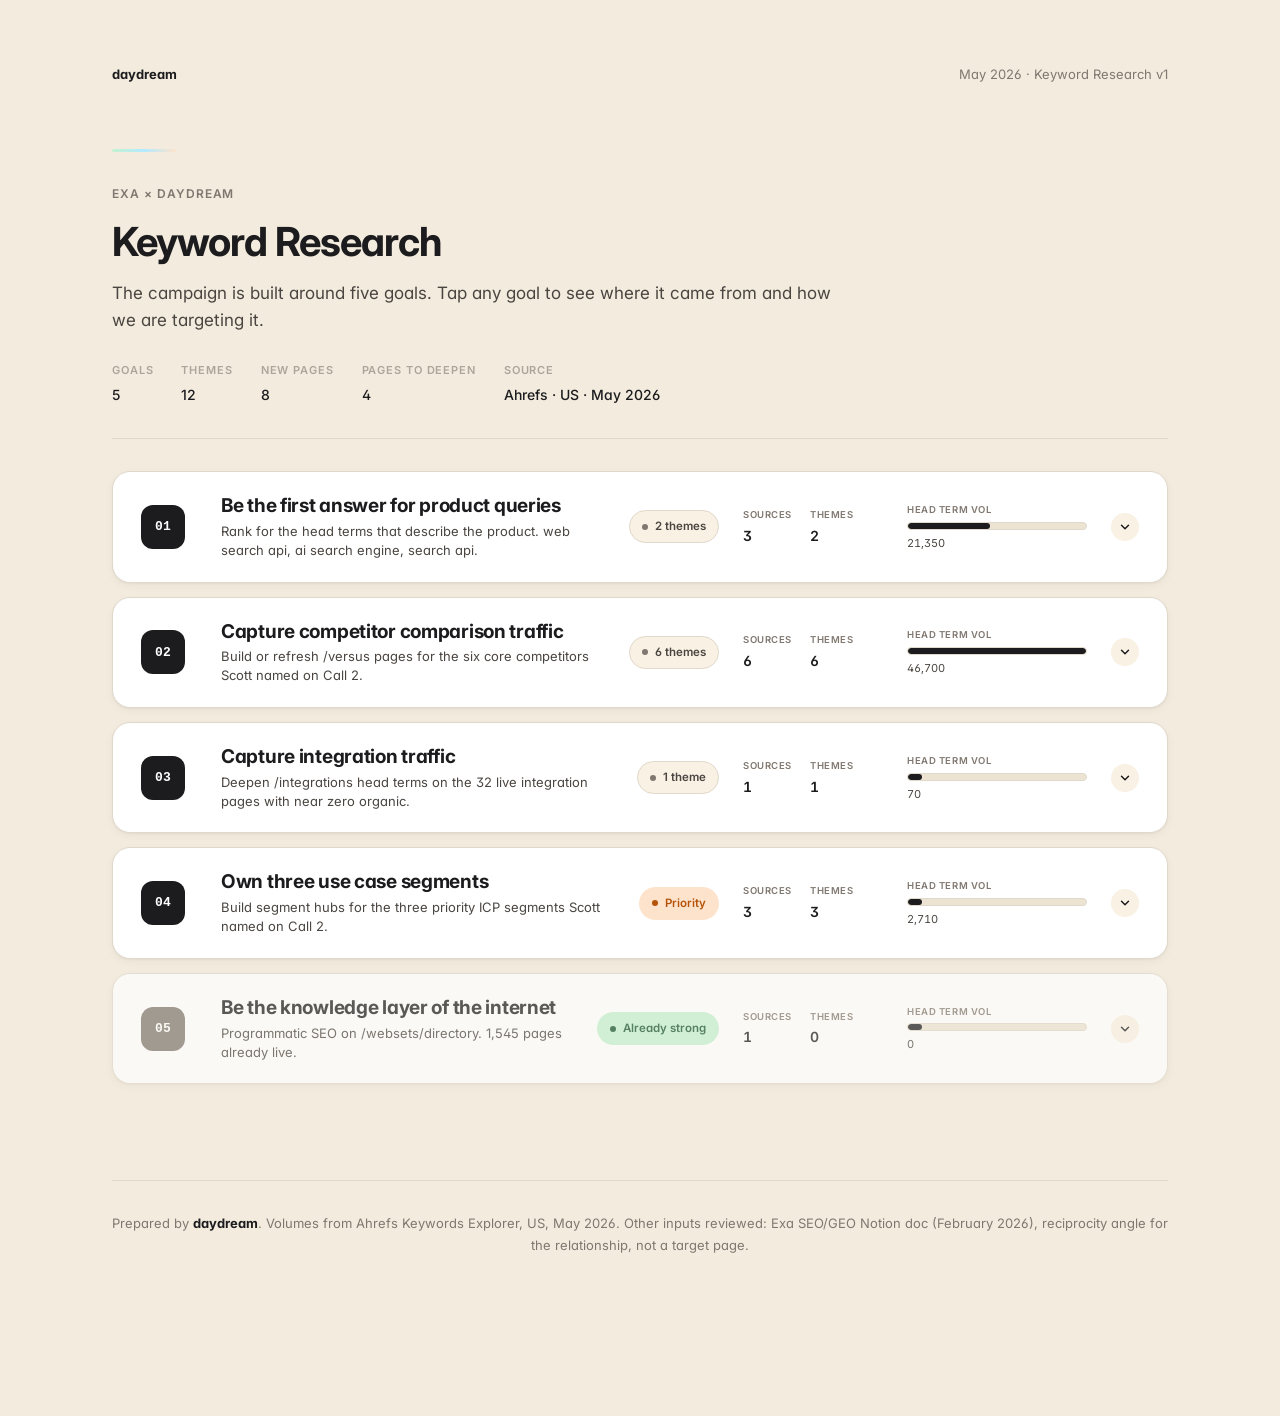
==== commit 86ca5587: "Homepage restructure: goals at the top, everything else nested inside First view is now just the her" ====
--- a/index.html
+++ b/index.html
@@ -18,88 +18,31 @@
     <span>May 2026 · Keyword Research v1</span>
   </div>
 
-  <header class="hero">
+  <header class="hero compact">
     <div class="gradient-rule"></div>
     <div class="eyebrow">Exa × daydream</div>
     <h1>Keyword Research</h1>
     <p class="lede">
-      Twelve themes, built from the keywords Exa named on the strategy calls and the three priority ICP segments in the audit. Each theme maps to one target page and one of the five goals.
+      The campaign is built around five goals. Tap any goal to see where it came from and how we are targeting it.
     </p>
     <div class="meta">
+      <div><span class="lbl">Goals</span><span class="val">5</span></div>
       <div><span class="lbl">Themes</span><span class="val">12</span></div>
       <div><span class="lbl">New pages</span><span class="val">8</span></div>
       <div><span class="lbl">Pages to deepen</span><span class="val">4</span></div>
-      <div><span class="lbl">Source</span><span class="val">Ahrefs, US, May 2026</span></div>
+      <div><span class="lbl">Source</span><span class="val">Ahrefs · US · May 2026</span></div>
     </div>
   </header>
 
-  <!-- Goals key ─────────────────────────────────────── -->
-  <section class="section">
-    <div class="section-header">
-      <div class="section-eyebrow">Map</div>
-      <h2>Five goals every theme connects to</h2>
-      <p class="section-sub">From the strategy audit. Each theme card below carries the badge of the goal it serves.</p>
-    </div>
-    <div class="goals-key">
-      <div class="goal-row"><div class="num">Goal 1</div><div class="label">Be the first answer for product queries</div><div class="description">web search api, ai search engine, search api</div></div>
-      <div class="goal-row"><div class="num">Goal 2</div><div class="label">Capture competitor comparison traffic</div><div class="description">/versus pages for Tavily, Firecrawl, SerpAPI, Brave, Parallel, Perplexity API</div></div>
-      <div class="goal-row"><div class="num">Goal 3</div><div class="label">Capture integration traffic</div><div class="description">/integrations head term optimization for OpenAI, LangChain, MCP</div></div>
-      <div class="goal-row"><div class="num">Goal 4</div><div class="label">Own three use case segments</div><div class="description">Coding agents, AI infrastructure and agents, GTM intelligence</div></div>
-      <div class="goal-row"><div class="num">Goal 5</div><div class="label">Be the knowledge layer of the internet</div><div class="description">/websets/directory, already strong, not the focus this pass</div></div>
-    </div>
-  </section>
-
-  <!-- Coverage check (accordion) ───────────────────── -->
-  <section class="section">
-    <div class="section-header">
-      <div class="section-eyebrow">Coverage</div>
-      <h2>Everything Exa shared, mapped to a theme</h2>
-      <p class="section-sub">Tap a source to expand. Click any row to jump to its theme.</p>
-    </div>
-    <div class="coverage" id="coverage"></div>
-  </section>
-
-  <!-- Roll-up ─────────────────────────────────────── -->
-  <section class="section">
-    <div class="section-header">
-      <div class="section-eyebrow">Aggregate</div>
-      <h2>What we are building, by the numbers</h2>
-      <p class="section-sub">Across the twelve themes.</p>
-    </div>
-    <div class="stats">
-      <div class="stat"><div class="stat-lbl">Total themes</div><div class="stat-val">12</div><div class="stat-sub">across all 5 goals</div></div>
-      <div class="stat"><div class="stat-lbl">Net new pages</div><div class="stat-val">8</div><div class="stat-sub">4 versus, 3 segment hubs, 1 category hub</div></div>
-      <div class="stat"><div class="stat-lbl">Pages to deepen</div><div class="stat-val">4</div><div class="stat-sub">mockups linked on each theme</div></div>
-      <div class="stat"><div class="stat-lbl">Head term volume</div><div class="stat-val">52K</div><div class="stat-sub">US monthly searches</div></div>
-      <div class="stat"><div class="stat-lbl">Average primary KD</div><div class="stat-val">36</div><div class="stat-sub">on a 0 to 100 scale</div></div>
-    </div>
-  </section>
-
-  <!-- Themes (collapsed by default) ─────────────────── -->
-  <section class="section">
-    <div class="section-header">
-      <div class="section-eyebrow">Themes</div>
-      <h2>Keyword Theme Sheet</h2>
-      <p class="section-sub">Tap any theme to expand the keyword cluster and rationale. Theme volume bar shows relative scale.</p>
-    </div>
-    <div class="themes" id="themes"></div>
-  </section>
+  <div class="goals-stack" id="goals-stack"></div>
 
   <footer class="foot">
-    Prepared by <span class="wordmark">daydream</span>. Volumes from Ahrefs Keywords Explorer, US, May 2026.
+    Prepared by <span class="wordmark">daydream</span>. Volumes from Ahrefs Keywords Explorer, US, May 2026. Other inputs reviewed: Exa SEO/GEO Notion doc (February 2026), reciprocity angle for the relationship, not a target page.
   </footer>
 
 </div>
 
 <script>
-const GOAL_LABELS = {
-  1: "Goal 1 · Product queries",
-  2: "Goal 2 · Comparisons",
-  3: "Goal 3 · Integrations",
-  4: "Goal 4 · Segments",
-  5: "Goal 5 · Knowledge layer",
-};
-
 function kdClass(kd) {
   if (kd === null || kd === undefined) return "kd-na";
   if (kd <= 20) return "kd-low";
@@ -109,85 +52,9 @@
 function kdText(kd) { return (kd === null || kd === undefined) ? "·" : kd; }
 function num(n) { if (n === null || n === undefined) return "·"; if (typeof n === "string") return n; return n.toLocaleString(); }
 
-const COVERAGE = [
-  { source: "Call 1", date: "January 2026", tag: "Call", rows: [
-    { kind: "ask", input: "Rank for &ldquo;web search api&rdquo;, the money keyword Scott named", theme: "<b>web search api</b> · <code>/exa-api</code>", jump: "t1" },
-    { kind: "ask", input: "Rank for &ldquo;ai search engine&rdquo;", theme: "<b>ai search engine</b> · <code>/ai-search-engine</code>", jump: "t2" },
-  ]},
-  { source: "Call 2", date: "April 2026", tag: "Call", rows: [
-    { kind: "priority", input: "Priority segment, AI coding agents, Cursor and Vercel", theme: "<b>search api for coding agents</b> · <code>/solutions/coding-agents</code>", jump: "t3" },
-    { kind: "priority", input: "Priority segment, AI infrastructure and agents, Notion AI, Anthropic, LangChain", theme: "<b>llm search</b> · <code>/solutions/ai-agents</code>", jump: "t4" },
-    { kind: "priority", input: "Priority segment, GTM intelligence, HubSpot, Monday.com, Clay", theme: "<b>competitive intelligence tools</b> · <code>/solutions/gtm-intelligence</code>", jump: "t5" },
-    { kind: "competitor", input: "Parallel, closest direct product competitor", theme: "<b>parallel ai</b> · <code>/versus/parallel</code>", jump: "t6" },
-    { kind: "competitor", input: "Tavily, declining threat post Nebius", theme: "<b>tavily</b> · <code>/versus/tavily</code>", jump: "t7" },
-    { kind: "competitor", input: "Firecrawl, beating Exa on commercial pages", theme: "<b>firecrawl</b> · <code>/versus/firecrawl</code>", jump: "t8" },
-    { kind: "competitor", input: "SerpAPI, traffic leader in the peer set", theme: "<b>serpapi</b> · <code>/versus/serpapi</code>", jump: "t9" },
-    { kind: "competitor", input: "Brave Search API, currently outranking Exa on the head term", theme: "<b>brave search api</b> · <code>/versus/brave</code>", jump: "t10" },
-    { kind: "competitor", input: "Perplexity API, overlap with new API offering", theme: "<b>perplexity api</b> · <code>/versus/perplexity</code>", jump: "t11" },
-  ]},
-  { source: "Strategy audit", date: "April 2026", tag: "Audit", rows: [
-    { kind: "goal", input: "Goal 1, be the first answer for product queries", theme: "<b>web search api</b> · <code>/exa-api</code>", jump: "t1" },
-    { kind: "goal", input: "Goal 3, capture integration traffic, 32 live pages with near zero organic", theme: "<b>openai, langchain, mcp web search</b>", jump: "t12" },
-  ]},
-  { source: "Exa SEO/GEO Notion doc", date: "February 2026", tag: "Notion", rows: [
-    { kind: "reciprocity", input: "Exa positions its API for SEO/GEO companies, six use cases", theme: "Not a target page", noJump: true, status: "Relationship" },
-  ]},
-];
-
-function renderCoverage() {
-  const el = document.getElementById("coverage");
-  const chevron = '<svg class="chevron" viewBox="0 0 24 24" fill="none" stroke="currentColor" stroke-width="2.5" stroke-linecap="round" stroke-linejoin="round"><polyline points="6 9 12 15 18 9"/></svg>';
-  let html = "";
-  COVERAGE.forEach((grp, gi) => {
-    const open = gi === 1 ? "open" : "";
-    html += `<div class="cov-group">
-      <div class="cov-group-header ${open}" data-group="${gi}">
-        <div>
-          <div class="source">${grp.source}</div>
-          <div class="source-meta">${grp.date}</div>
-        </div>
-        <span class="tag">${grp.tag}</span>
-        <span class="count">${grp.rows.length} ${grp.rows.length === 1 ? "input" : "inputs"}</span>
-        ${chevron}
-      </div>
-      <div class="cov-group-body ${open}" data-body="${gi}">
-        ${grp.rows.map((r) => {
-          const jumpAttr = r.noJump ? "" : `data-jump="${r.jump}"`;
-          const status = r.status || "Covered";
-          return `<div class="cov-row" ${jumpAttr}>
-            <div class="input"><span class="kind">${r.kind}</span>${r.input}</div>
-            <div class="theme">${r.theme}</div>
-            <div><span class="status">${status}</span></div>
-          </div>`;
-        }).join("")}
-      </div>
-    </div>`;
-  });
-  el.innerHTML = html;
-  el.querySelectorAll(".cov-group-header").forEach((h) => {
-    h.addEventListener("click", () => {
-      const gi = h.getAttribute("data-group");
-      const body = el.querySelector(`.cov-group-body[data-body="${gi}"]`);
-      h.classList.toggle("open");
-      body.classList.toggle("open");
-    });
-  });
-  el.querySelectorAll(".cov-row[data-jump]").forEach((row) => {
-    row.addEventListener("click", () => {
-      const id = row.getAttribute("data-jump");
-      const target = document.getElementById(id);
-      if (!target) return;
-      // Open the theme before scrolling
-      target.classList.add("open");
-      target.scrollIntoView({ behavior: "smooth", block: "start" });
-      target.classList.add("flash");
-      setTimeout(() => target.classList.remove("flash"), 1200);
-    });
-  });
-}
-
-const THEMES = [
-  { id: "t1", goal: 1, primary: { kw: "web search api", vol: 350, kd: 69, tp: 300, overlap: 100 },
+// ── Themes (data) ────────────────────────────────────────
+const THEMES_BY_ID = {
+  t1: { id: "t1", goal: 1, primary: { kw: "web search api", vol: 350, kd: 69, tp: 300, overlap: 100 },
     target: "/exa-api", targetStatus: "existing", mockup: "/optimization-exa-api.html",
     notes: "Scott named this as the money keyword on Call 1. The page exa.ai/exa-api targets it in the title today but does not rank top. Brave, Tavily, SerpAPI, and Reddit own the SERP. The deepening playbook tightens the head term targeting, adds the supporting cluster as on page subsections, and routes backlinks to the page.",
     supporting: [
@@ -200,7 +67,7 @@
       { kw: "web search apis", vol: 40, kd: 69, overlap: 80 },
       { kw: "api for web search", vol: 40, kd: null, overlap: 70 },
     ] },
-  { id: "t2", goal: 1, primary: { kw: "ai search engine", vol: 21000, kd: 81, tp: 599000, overlap: 100 },
+  t2: { id: "t2", goal: 1, primary: { kw: "ai search engine", vol: 21000, kd: 81, tp: 599000, overlap: 100 },
     target: "/ai-search-engine", targetStatus: "new",
     notes: "Scott named this as a target. KD is 81 and the parent topic is Perplexity, who owns the consumer SERP. Long horizon page. Structure for the developer slice of the query so we capture qualified traffic without fighting Perplexity head on. Honest expectation is 6 or more months.",
     supporting: [
@@ -210,7 +77,7 @@
       { kw: "best ai search engine", vol: 1300, kd: 70, overlap: 60 },
       { kw: "ai search api", vol: 10, kd: 86, overlap: 50 },
     ] },
-  { id: "t3", goal: 4, primary: { kw: "search api for coding agents", vol: 10, kd: null, tp: null, overlap: 100 },
+  t3: { id: "t3", goal: 4, primary: { kw: "search api for coding agents", vol: 10, kd: null, tp: null, overlap: 100 },
     target: "/solutions/coding-agents", targetStatus: "new",
     notes: "Coding agents segment hub, priority ICP one. Anchor accounts Cursor, Vercel, Replit. Primary head term has near zero volume because the SERP does not yet recognize this as a category. Exa has the deepest customer base in this segment. The page exists to be the canonical destination for Cursor, Vercel, and Replit customer stories.",
     supporting: [
@@ -219,7 +86,7 @@
       { kw: "code search api", vol: 0, kd: null, overlap: 80 },
       { kw: "search api for ai agents", vol: 10, kd: null, overlap: 60 },
     ] },
-  { id: "t4", goal: 4, primary: { kw: "llm search", vol: 300, kd: 18, tp: 200, overlap: 100 },
+  t4: { id: "t4", goal: 4, primary: { kw: "llm search", vol: 300, kd: 18, tp: 200, overlap: 100 },
     target: "/solutions/ai-agents", targetStatus: "new",
     notes: "AI infrastructure and agents segment hub, priority ICP two. Anchor accounts Notion AI, Anthropic, LangChain. Primary head term has manageable difficulty and lines up with how LLM app builders search. Supporting cluster captures the surrounding ecosystem like RAG, semantic search, and retrieval.",
     supporting: [
@@ -231,7 +98,7 @@
       { kw: "search api for llms", vol: 20, kd: null, overlap: 70 },
       { kw: "web search api for ai agents", vol: 10, kd: null, overlap: 60 },
     ] },
-  { id: "t5", goal: 4, primary: { kw: "competitive intelligence tools", vol: 2400, kd: 20, tp: 7400, overlap: 100 },
+  t5: { id: "t5", goal: 4, primary: { kw: "competitive intelligence tools", vol: 2400, kd: 20, tp: 7400, overlap: 100 },
     target: "/solutions/gtm-intelligence", targetStatus: "new",
     notes: "GTM intelligence segment hub, priority ICP three. Anchor accounts HubSpot, Monday.com, Clay. Highest ROI segment hub by volume. Total cluster volume about 8,000 with average KD around 10. Captures buyers evaluating tools for competitive monitoring, sales research, and enrichment.",
     supporting: [
@@ -244,7 +111,7 @@
       { kw: "company enrichment api", vol: 150, kd: 2, overlap: 50 },
       { kw: "people search api", vol: 150, kd: 6, overlap: 40 },
     ] },
-  { id: "t6", goal: 2, primary: { kw: "parallel ai", vol: 1600, kd: 36, tp: 2300, overlap: 100 },
+  t6: { id: "t6", goal: 2, primary: { kw: "parallel ai", vol: 1600, kd: 36, tp: 2300, overlap: 100 },
     target: "/versus/parallel", targetStatus: "new",
     notes: "Parallel is the closest direct product competitor, per Scott. Lowest authority of the comparison set at DR 72. Exa should win this comparison page on product depth alone.",
     supporting: [
@@ -253,7 +120,7 @@
       { kw: "parallel api", vol: 80, kd: null, overlap: 60 },
       { kw: "exa vs parallel", vol: 30, kd: null, overlap: 80 },
     ] },
-  { id: "t7", goal: 2, primary: { kw: "tavily", vol: 6800, kd: 13, tp: 2300, overlap: 100 },
+  t7: { id: "t7", goal: 2, primary: { kw: "tavily", vol: 6800, kd: 13, tp: 2300, overlap: 100 },
     target: "/versus/tavily", targetStatus: "existing-deepen", mockup: "/optimization-versus-tavily.html",
     notes: "Existing page, one of the five /versus pages already live. Refresh post Nebius acquisition. Position the acquisition as a change of priorities. Tavily is currently beating Exa on web search api rankings. Reclaiming those buyers via this page is high priority.",
     supporting: [
@@ -262,7 +129,7 @@
       { kw: "tavily alternatives", vol: 60, kd: null, overlap: 70 },
       { kw: "tavily alternative", vol: 20, kd: null, overlap: 70 },
     ] },
-  { id: "t8", goal: 2, primary: { kw: "firecrawl", vol: 22000, kd: 39, tp: 25000, overlap: 100 },
+  t8: { id: "t8", goal: 2, primary: { kw: "firecrawl", vol: 22000, kd: 39, tp: 25000, overlap: 100 },
     target: "/versus/firecrawl", targetStatus: "new",
     notes: "Firecrawl is the largest competitor by brand volume and currently out publishing Exa on commercial pages despite a smaller backlink footprint. The /versus page targets buyers researching alternatives.",
     supporting: [
@@ -271,7 +138,7 @@
       { kw: "firecrawl alternative", vol: 50, kd: null, overlap: 70 },
       { kw: "firecrawl api", vol: 250, kd: null, overlap: 60 },
     ] },
-  { id: "t9", goal: 2, primary: { kw: "serpapi", vol: 9700, kd: 18, tp: 19000, overlap: 100 },
+  t9: { id: "t9", goal: 2, primary: { kw: "serpapi", vol: 9700, kd: 18, tp: 19000, overlap: 100 },
     target: "/versus/serpapi", targetStatus: "new",
     notes: "New page. Exa already has /versus/serp targeting the generic head term, but serpapi the brand is a distinct query at 9,700 vol. SerpAPI is the traffic leader in the peer set at 112k per month at slightly higher DR (77). The page positions Exa neural index over keyword based SERP scraping.",
     supporting: [
@@ -279,7 +146,7 @@
       { kw: "serpapi alternative", vol: 70, kd: 3, overlap: 70 },
       { kw: "serpapi alternatives", vol: 50, kd: 3, overlap: 70 },
     ] },
-  { id: "t10", goal: 2, primary: { kw: "brave search api", vol: 1700, kd: 27, tp: 3100, overlap: 100 },
+  t10: { id: "t10", goal: 2, primary: { kw: "brave search api", vol: 1700, kd: 27, tp: 3100, overlap: 100 },
     target: "/versus/brave", targetStatus: "new",
     notes: "Brave is currently outranking Exa on Scott head term web search api. The /versus page captures swap intent. KD on brave api (supporting) is 9, an easy supporting win.",
     supporting: [
@@ -287,7 +154,7 @@
       { kw: "brave search api pricing", vol: 150, kd: null, overlap: 60 },
       { kw: "brave search", vol: 50000, kd: 33, overlap: 30 },
     ] },
-  { id: "t11", goal: 2, primary: { kw: "perplexity api", vol: 4900, kd: 62, tp: 2800, overlap: 100 },
+  t11: { id: "t11", goal: 2, primary: { kw: "perplexity api", vol: 4900, kd: 62, tp: 2800, overlap: 100 },
     target: "/versus/perplexity", targetStatus: "existing-deepen", mockup: "/optimization-versus-perplexity.html",
     notes: "Existing page already addresses the Perplexity API (Search API and Sonar). The deepening adds a Sonar Pro section, a developer vs consumer positioning paragraph, and FAQPage schema. Light touches. The page is already well structured.",
     supporting: [
@@ -296,7 +163,7 @@
       { kw: "perplexity sonar api", vol: 400, kd: null, overlap: 60 },
       { kw: "sonar pro", vol: 150, kd: 5, overlap: 50 },
     ] },
-  { id: "t12", goal: 3, primary: { kw: "openai web search", vol: 70, kd: 1, tp: 350, overlap: 100 },
+  t12: { id: "t12", goal: 3, primary: { kw: "openai web search", vol: 70, kd: 1, tp: 350, overlap: 100 },
     target: "/integrations/openai, /integrations/langchain, /integrations/mcp", targetStatus: "existing-deepen",
     mockup: "/optimization-integrations-openai.html",
     mockupExtra: [{ label: "LangChain mockup", url: "/optimization-integrations-langchain.html" }],
@@ -309,7 +176,70 @@
       { kw: "mcp server search", vol: 40, kd: null, overlap: 60 },
       { kw: "mcp compatible search api", vol: 0, kd: null, overlap: 50 },
     ] },
+};
+
+// ── Goals (structure) ────────────────────────────────────
+const GOALS = [
+  {
+    num: 1,
+    name: "Be the first answer for product queries",
+    description: "Rank for the head terms that describe the product. web search api, ai search engine, search api.",
+    sources: [
+      { source: "Call 1", date: "January 2026", kind: "ask", text: "Rank for &ldquo;web search api&rdquo;, the money keyword Scott named" },
+      { source: "Call 1", date: "January 2026", kind: "ask", text: "Rank for &ldquo;ai search engine&rdquo;" },
+      { source: "Strategy audit", date: "April 2026", kind: "goal", text: "Goal 1, be the first answer for product queries" },
+    ],
+    themeIds: ["t1", "t2"],
+  },
+  {
+    num: 2,
+    name: "Capture competitor comparison traffic",
+    description: "Build or refresh /versus pages for the six core competitors Scott named on Call 2.",
+    sources: [
+      { source: "Call 2", date: "April 2026", kind: "competitor", text: "Parallel, closest direct product competitor" },
+      { source: "Call 2", date: "April 2026", kind: "competitor", text: "Tavily, declining threat post Nebius" },
+      { source: "Call 2", date: "April 2026", kind: "competitor", text: "Firecrawl, beating Exa on commercial pages" },
+      { source: "Call 2", date: "April 2026", kind: "competitor", text: "SerpAPI, traffic leader in the peer set" },
+      { source: "Call 2", date: "April 2026", kind: "competitor", text: "Brave Search API, currently outranking Exa on the head term" },
+      { source: "Call 2", date: "April 2026", kind: "competitor", text: "Perplexity API, overlap with new API offering" },
+    ],
+    themeIds: ["t6", "t7", "t8", "t9", "t10", "t11"],
+  },
+  {
+    num: 3,
+    name: "Capture integration traffic",
+    description: "Deepen /integrations head terms on the 32 live integration pages with near zero organic.",
+    sources: [
+      { source: "Strategy audit", date: "April 2026", kind: "goal", text: "Goal 3, capture integration traffic. 32 live pages with near zero organic." },
+    ],
+    themeIds: ["t12"],
+  },
+  {
+    num: 4,
+    name: "Own three use case segments",
+    description: "Build segment hubs for the three priority ICP segments Scott named on Call 2.",
+    flag: { label: "Priority", kind: "priority" },
+    sources: [
+      { source: "Call 2", date: "April 2026", kind: "priority", text: "Priority segment, AI coding agents. Cursor and Vercel as anchor accounts." },
+      { source: "Call 2", date: "April 2026", kind: "priority", text: "Priority segment, AI infrastructure and agents. Notion AI, Anthropic, LangChain as anchor accounts." },
+      { source: "Call 2", date: "April 2026", kind: "priority", text: "Priority segment, GTM intelligence. HubSpot, Monday.com, Clay as anchor accounts." },
+    ],
+    themeIds: ["t3", "t4", "t5"],
+  },
+  {
+    num: 5,
+    name: "Be the knowledge layer of the internet",
+    description: "Programmatic SEO on /websets/directory. 1,545 pages already live.",
+    flag: { label: "Already strong", kind: "strong" },
+    sources: [
+      { source: "Strategy audit", date: "April 2026", kind: "goal", text: "Goal 5, knowledge layer. 1,545 /websets/directory pages live (programmatic SEO: company × executives, funding, offices). Strongest surface in the peer set." },
+    ],
+    themeIds: [],
+    emptyNote: "<b>Not in scope this pass.</b> The /websets/directory programmatic pages already lead the peer set in coverage. We will revisit during the Phase 3 mid campaign refresh to look for unmapped expansion (new entity categories, new programmatic templates).",
+  },
 ];
+
+const STATUS_LABEL = { "new": "New", "existing-deepen": "Deepen", "existing": "Existing" };
 
 function targetTag(theme) {
   if (theme.targetStatus === "new") return `<span class="tag tag-new">New</span>`;
@@ -317,14 +247,14 @@
   return `<span class="tag tag-existing">Existing</span>`;
 }
 
-function renderTheme(theme, idx, maxVol) {
+// theme renderer (collapsed by default)
+function renderTheme(theme) {
   const themeVol = theme.primary.vol + theme.supporting.reduce((s, k) => s + (k.vol || 0), 0);
   const avgKD = (() => {
     const all = [theme.primary, ...theme.supporting].map((k) => k.kd).filter((k) => k !== null && k !== undefined);
     if (!all.length) return null;
     return Math.round(all.reduce((s, k) => s + k, 0) / all.length);
   })();
-  const volPct = Math.max(8, Math.round((themeVol / maxVol) * 100));
   const supportingRows = theme.supporting.map((k) => `
     <div class="kw-row">
       <div class="kw-name">${k.kw}</div>
@@ -333,7 +263,6 @@
       <div class="num">${k.overlap}%</div>
     </div>
   `).join("");
-
   const actions = theme.mockup ? `
     <div class="theme-actions">
       <a href="${theme.mockup}" class="button primary">
@@ -346,21 +275,20 @@
 
   return `
     <article class="theme" id="${theme.id}">
-      <div class="theme-summary" data-toggle>
-        <div class="t-num">Theme ${String(idx + 1).padStart(2, "0")}</div>
+      <div class="theme-summary" data-theme-toggle>
+        <div class="t-num">${theme.id.replace("t", "Theme ")}</div>
         <div class="t-primary">
           <h3>${theme.primary.kw}</h3>
           <div class="target">${targetTag(theme)}<span>${theme.target}</span></div>
         </div>
-        <span class="goal-pill goal-${theme.goal}"><span class="dot"></span>${GOAL_LABELS[theme.goal]}</span>
         <div class="t-stats">
           <div class="stat-mini"><span class="lbl">Primary vol</span><span class="val">${num(theme.primary.vol)}</span></div>
           <div class="stat-mini"><span class="lbl">Avg KD</span><span class="val">${avgKD === null ? "·" : avgKD}</span></div>
         </div>
         <div class="t-volume-chart">
-          <div class="chart-lbl">Theme volume</div>
-          <div class="chart-bar"><div class="fill" style="width:${volPct}%"></div></div>
-          <div class="chart-val">${num(themeVol)} searches</div>
+          <div class="chart-lbl">Theme vol</div>
+          <div class="chart-bar"><div class="fill" style="width:${Math.min(100, Math.round(themeVol / 750))}%"></div></div>
+          <div class="chart-val">${num(themeVol)}</div>
         </div>
         <div class="chevron-cell">
           <svg viewBox="0 0 24 24" fill="none" stroke="currentColor" stroke-width="2.5" stroke-linecap="round" stroke-linejoin="round"><polyline points="6 9 12 15 18 9"/></svg>
@@ -392,14 +320,81 @@
   `;
 }
 
-const maxThemeVol = Math.max(...THEMES.map((t) => t.primary.vol + t.supporting.reduce((s, k) => s + (k.vol || 0), 0)));
-document.getElementById("themes").innerHTML = THEMES.map((t, i) => renderTheme(t, i, maxThemeVol)).join("");
-document.querySelectorAll(".theme-summary[data-toggle]").forEach((s) => {
-  s.addEventListener("click", () => {
+// goal renderer
+function renderGoal(goal, maxVol) {
+  const themes = goal.themeIds.map((id) => THEMES_BY_ID[id]);
+  const totalVol = themes.reduce((s, t) => s + (t.primary.vol || 0), 0);
+  const volPct = maxVol > 0 ? Math.max(8, Math.round((totalVol / maxVol) * 100)) : 0;
+  const flag = goal.flag
+    ? `<span class="goal-card-flag ${goal.flag.kind}"><span class="dot"></span>${goal.flag.label}</span>`
+    : `<span class="goal-card-flag"><span class="dot"></span>${themes.length} ${themes.length === 1 ? "theme" : "themes"}</span>`;
+
+  const sourcesHtml = goal.sources.map((s) => `
+    <div class="source-row">
+      <div class="source-name">${s.source}<span class="date">${s.date}</span></div>
+      <div><span class="source-kind">${s.kind}</span></div>
+      <div class="source-text">${s.text}</div>
+    </div>
+  `).join("");
+
+  const themesHtml = themes.length
+    ? `<div class="theme-stack">${themes.map(renderTheme).join("")}</div>`
+    : `<div class="goal-empty-note">${goal.emptyNote || ""}</div>`;
+
+  return `
+    <article class="goal-card ${goal.themeIds.length === 0 ? "muted" : ""}" data-goal="${goal.num}">
+      <div class="goal-card-summary" data-goal-toggle>
+        <div class="goal-card-num">${String(goal.num).padStart(2, "0")}</div>
+        <div class="goal-card-name">
+          <div class="label">${goal.name}</div>
+          <div class="description">${goal.description}</div>
+        </div>
+        ${flag}
+        <div class="goal-card-stats">
+          <div class="stat-mini"><span class="lbl">Sources</span><span class="val">${goal.sources.length}</span></div>
+          <div class="stat-mini"><span class="lbl">Themes</span><span class="val">${themes.length}</span></div>
+        </div>
+        <div class="goal-card-chart">
+          <div class="chart-lbl">Head term vol</div>
+          <div class="chart-bar"><div class="fill" style="width:${volPct}%"></div></div>
+          <div class="chart-val">${num(totalVol)}</div>
+        </div>
+        <div class="goal-card-chevron">
+          <svg viewBox="0 0 24 24" fill="none" stroke="currentColor" stroke-width="2.5" stroke-linecap="round" stroke-linejoin="round"><polyline points="6 9 12 15 18 9"/></svg>
+        </div>
+      </div>
+      <div class="goal-card-body">
+
+        <div class="goal-subsection">
+          <span class="goal-sub-eyebrow">Where this goal came from</span>
+          <div class="goal-sources">${sourcesHtml}</div>
+        </div>
+
+        <div class="goal-subsection">
+          <span class="goal-sub-eyebrow">How we are targeting it</span>
+          ${themesHtml}
+        </div>
+
+      </div>
+    </article>
+  `;
+}
+
+// Render
+const maxVol = Math.max(...GOALS.map((g) => g.themeIds.reduce((s, id) => s + THEMES_BY_ID[id].primary.vol, 0)));
+document.getElementById("goals-stack").innerHTML = GOALS.map((g) => renderGoal(g, maxVol)).join("");
+
+// Goal accordion
+document.querySelectorAll("[data-goal-toggle]").forEach((s) => {
+  s.addEventListener("click", () => s.closest(".goal-card").classList.toggle("open"));
+});
+// Nested theme accordion. stopPropagation so opening a theme doesn't close the goal.
+document.querySelectorAll("[data-theme-toggle]").forEach((s) => {
+  s.addEventListener("click", (e) => {
+    e.stopPropagation();
     s.closest(".theme").classList.toggle("open");
   });
 });
-renderCoverage();
 </script>
 </body>
 </html>
--- a/styles.css
+++ b/styles.css
@@ -5,18 +5,18 @@
    ───────────────────────────────────────────────────────── */
 
 :root {
-  --bg: #FFFDF9;
-  --surface: #FFFFFE;
-  --surface-2: #FAF6F0;
-  --surface-3: #F4EEE5;
+  --bg: #F2EBDE;
+  --surface: #FFFFFF;
+  --surface-2: #F8F1E4;
+  --surface-3: #ECE3D2;
 
   --ink: #1C1C1E;
-  --ink-secondary: #5A554F;
-  --ink-tertiary: #908A82;
-  --ink-quiet: #B5AFA7;
-
-  --hairline: #ECE6DE;
-  --hairline-strong: #E0D9CF;
+  --ink-secondary: #4A4540;
+  --ink-tertiary: #807870;
+  --ink-quiet: #ADA59B;
+
+  --hairline: #E0D8CA;
+  --hairline-strong: #C9C0B0;
 
   --accent-green: #C3F2D0;
   --accent-green-ink: #14532D;
@@ -34,8 +34,9 @@
   --font-sans: 'Inter', -apple-system, BlinkMacSystemFont, system-ui, sans-serif;
   --font-mono: ui-monospace, 'SF Mono', SFMono-Regular, Menlo, Consolas, monospace;
 
-  --shadow-soft: 0 1px 2px rgba(28,28,30,0.04), 0 8px 24px rgba(28,28,30,0.04);
-  --shadow-hover: 0 2px 4px rgba(28,28,30,0.06), 0 16px 40px rgba(28,28,30,0.08);
+  --shadow-soft: 0 1px 2px rgba(28,28,30,0.05), 0 4px 12px rgba(28,28,30,0.04), 0 14px 40px rgba(28,28,30,0.06);
+  --shadow-hover: 0 2px 4px rgba(28,28,30,0.08), 0 18px 48px rgba(28,28,30,0.10);
+  --shadow-card: 0 1px 2px rgba(28,28,30,0.04), 0 3px 10px rgba(28,28,30,0.04);
 }
 
 * { box-sizing: border-box; }
@@ -79,9 +80,13 @@
 
 /* ── Hero ────────────────────────────────────────────── */
 .hero {
-  padding-bottom: 64px; margin-bottom: 80px;
+  padding-bottom: 40px; margin-bottom: 40px;
   border-bottom: 1px solid var(--hairline);
 }
+.hero.compact { padding-bottom: 32px; margin-bottom: 32px; }
+.hero.compact h1 { font-size: 40px; margin-bottom: 16px; }
+.hero.compact .lede { font-size: 17px; }
+.hero.compact .meta { margin-top: 28px; gap: 28px; }
 .hero .gradient-rule {
   width: 64px; height: 3px; background: var(--gradient);
   border-radius: 2px; margin-bottom: 32px;
@@ -120,8 +125,18 @@
 .section:first-of-type { margin-top: 0; }
 .section-header { margin-bottom: 32px; }
 .section-eyebrow {
-  font-size: 11px; font-weight: 600; letter-spacing: 0.08em;
-  text-transform: uppercase; color: var(--ink-tertiary); margin-bottom: 12px;
+  display: inline-flex; align-items: center; gap: 8px;
+  font-size: 11px; font-weight: 700; letter-spacing: 0.08em;
+  text-transform: uppercase; color: var(--ink); margin-bottom: 14px;
+  padding: 6px 12px;
+  background: var(--surface);
+  border: 1px solid var(--hairline);
+  border-radius: 100px;
+  box-shadow: var(--shadow-card);
+}
+.section-eyebrow::before {
+  content: ""; width: 6px; height: 6px; border-radius: 50%;
+  background: var(--accent-amber-ink);
 }
 .section h2 {
   font-size: 28px; font-weight: 700; line-height: 1.2;
@@ -132,11 +147,186 @@
   max-width: 720px; margin: 0;
 }
 
-/* ── Goals key ───────────────────────────────────────── */
+/* ── Goal cards (homepage stack) ─────────────────────── */
+.goals-stack {
+  display: flex; flex-direction: column; gap: 14px;
+  margin-top: 24px;
+}
+.goal-card {
+  background: var(--surface);
+  border: 1px solid var(--hairline);
+  border-radius: 18px;
+  overflow: hidden;
+  box-shadow: var(--shadow-card);
+  transition: box-shadow 0.2s ease, border-color 0.2s ease;
+}
+.goal-card:hover { border-color: var(--hairline-strong); box-shadow: var(--shadow-soft); }
+.goal-card.open { border-color: var(--ink); box-shadow: var(--shadow-soft); }
+.goal-card.muted { opacity: 0.7; }
+
+.goal-card-summary {
+  display: grid;
+  grid-template-columns: 56px 1fr auto 140px 180px 28px;
+  gap: 24px;
+  align-items: center;
+  padding: 22px 28px;
+  cursor: pointer; user-select: none;
+}
+.goal-card-num {
+  width: 44px; height: 44px;
+  background: var(--ink);
+  color: var(--surface);
+  border-radius: 12px;
+  display: flex; align-items: center; justify-content: center;
+  font-family: var(--font-mono); font-size: 13px; font-weight: 700;
+  letter-spacing: 0.02em;
+}
+.goal-card.muted .goal-card-num { background: var(--ink-tertiary); }
+.goal-card-name { min-width: 0; }
+.goal-card-name .label {
+  font-size: 19px; font-weight: 700; line-height: 1.25;
+  letter-spacing: -0.015em; color: var(--ink);
+  margin: 0 0 4px;
+}
+.goal-card-name .description {
+  font-size: 13px; color: var(--ink-secondary); line-height: 1.45;
+}
+
+.goal-card-flag {
+  display: inline-flex; align-items: center; gap: 7px;
+  padding: 6px 12px; border-radius: 100px;
+  font-size: 11.5px; font-weight: 600; white-space: nowrap;
+  background: var(--surface-2); color: var(--ink-secondary);
+  border: 1px solid var(--hairline);
+}
+.goal-card-flag .dot { width: 6px; height: 6px; border-radius: 50%; background: var(--ink-tertiary); }
+.goal-card-flag.priority { background: var(--accent-amber); color: var(--accent-amber-ink); border-color: transparent; }
+.goal-card-flag.priority .dot { background: var(--accent-amber-ink); }
+.goal-card-flag.strong { background: var(--accent-green); color: var(--accent-green-ink); border-color: transparent; }
+.goal-card-flag.strong .dot { background: var(--accent-green-ink); }
+
+.goal-card-stats { display: flex; gap: 18px; align-items: baseline; font-variant-numeric: tabular-nums; }
+.goal-card-stats .stat-mini { display: flex; flex-direction: column; gap: 1px; }
+.goal-card-stats .stat-mini .lbl {
+  font-size: 9.5px; font-weight: 600; letter-spacing: 0.06em;
+  text-transform: uppercase; color: var(--ink-tertiary);
+}
+.goal-card-stats .stat-mini .val { font-size: 14px; font-weight: 600; color: var(--ink); }
+
+.goal-card-chart { display: flex; flex-direction: column; gap: 4px; }
+.goal-card-chart .chart-lbl {
+  font-size: 9.5px; font-weight: 600; letter-spacing: 0.06em;
+  text-transform: uppercase; color: var(--ink-tertiary);
+}
+.goal-card-chart .chart-bar {
+  height: 8px; background: var(--surface-3);
+  border: 1px solid var(--hairline);
+  border-radius: 100px; overflow: hidden;
+}
+.goal-card-chart .chart-bar .fill {
+  height: 100%; background: var(--ink); border-radius: 100px;
+  transition: width 0.4s ease;
+}
+.goal-card-chart .chart-val {
+  font-size: 11px; color: var(--ink-secondary); font-variant-numeric: tabular-nums;
+}
+
+.goal-card-chevron {
+  display: flex; align-items: center; justify-content: center;
+  width: 28px; height: 28px; border-radius: 100px;
+  background: var(--surface-2);
+  transition: background 0.15s ease, transform 0.2s ease;
+}
+.goal-card.open .goal-card-chevron { background: var(--ink); color: var(--surface); }
+.goal-card.open .goal-card-chevron svg { transform: rotate(180deg); }
+.goal-card-chevron svg { width: 14px; height: 14px; transition: transform 0.2s ease; }
+
+.goal-card-body { display: none; border-top: 1px solid var(--hairline); background: var(--surface-2); }
+.goal-card.open .goal-card-body { display: block; }
+
+.goal-subsection { padding: 28px 32px; }
+.goal-subsection + .goal-subsection { border-top: 1px solid var(--hairline); }
+.goal-sub-eyebrow {
+  display: inline-flex; align-items: center; gap: 8px;
+  font-size: 11px; font-weight: 700; letter-spacing: 0.08em;
+  text-transform: uppercase; color: var(--ink); margin-bottom: 16px;
+  padding: 5px 11px;
+  background: var(--surface);
+  border: 1px solid var(--hairline);
+  border-radius: 100px;
+  box-shadow: var(--shadow-card);
+}
+.goal-sub-eyebrow::before {
+  content: ""; width: 6px; height: 6px; border-radius: 50%;
+  background: var(--accent-amber-ink);
+}
+
+.goal-sources {
+  background: var(--surface);
+  border: 1px solid var(--hairline);
+  border-radius: 14px;
+  overflow: hidden;
+  box-shadow: var(--shadow-card);
+}
+.source-row {
+  display: grid;
+  grid-template-columns: 130px 88px 1fr;
+  gap: 18px;
+  align-items: center;
+  padding: 14px 20px;
+  border-bottom: 1px solid var(--hairline);
+  font-size: 13.5px;
+}
+.source-row:last-child { border-bottom: none; }
+.source-row .source-name {
+  font-size: 11.5px; font-weight: 600; color: var(--ink); line-height: 1.3;
+}
+.source-row .source-name .date {
+  display: block; font-weight: 500; color: var(--ink-tertiary); font-size: 11px; margin-top: 1px;
+}
+.source-row .source-kind {
+  display: inline-block; font-size: 9.5px; font-weight: 600;
+  padding: 3px 9px; border-radius: 4px;
+  background: var(--surface-2); color: var(--ink-secondary);
+  letter-spacing: 0.04em; text-transform: uppercase;
+  text-align: center;
+}
+.source-row .source-text {
+  color: var(--ink); font-size: 13.5px; line-height: 1.45;
+}
+
+.goal-empty-note {
+  font-size: 14px; color: var(--ink-secondary); line-height: 1.55;
+  padding: 16px 20px;
+  background: var(--surface);
+  border: 1px solid var(--hairline);
+  border-left: 4px solid var(--accent-green-ink);
+  border-radius: 0 12px 12px 0;
+  box-shadow: var(--shadow-card);
+}
+.goal-empty-note b { color: var(--ink); font-weight: 600; }
+
+@media (max-width: 920px) {
+  .goal-card-summary {
+    grid-template-columns: 48px 1fr 28px;
+    gap: 16px;
+  }
+  .goal-card-flag { grid-row: 2; grid-column: 2; justify-self: start; margin-top: 4px; }
+  .goal-card-stats { grid-row: 3; grid-column: 2; }
+  .goal-card-chart { grid-row: 4; grid-column: 2; margin-top: 4px; }
+  .goal-card-num { grid-row: 1; grid-column: 1; }
+  .goal-card-name { grid-column: 2; grid-row: 1; }
+  .goal-card-chevron { grid-row: 1; grid-column: 3; }
+  .goal-subsection { padding: 22px 22px; }
+  .source-row { grid-template-columns: 1fr; gap: 6px; padding: 12px 16px; }
+}
+
+/* Legacy .goals-key removed (replaced by goal-card stack) */
 .goals-key {
   display: grid; grid-template-columns: 1fr; margin-top: 32px;
   background: var(--surface); border-radius: 16px;
   border: 1px solid var(--hairline); overflow: hidden;
+  box-shadow: var(--shadow-card);
 }
 .goal-row {
   display: grid; grid-template-columns: 88px 1fr 1fr; gap: 24px;
@@ -158,6 +348,7 @@
 .coverage {
   background: var(--surface); border: 1px solid var(--hairline);
   border-radius: 16px; overflow: hidden; margin-top: 32px;
+  box-shadow: var(--shadow-card);
 }
 .cov-group { border-bottom: 1px solid var(--hairline); }
 .cov-group:last-child { border-bottom: none; }
@@ -230,6 +421,7 @@
   display: grid; grid-template-columns: repeat(auto-fit, minmax(180px, 1fr));
   margin-top: 32px; background: var(--surface);
   border: 1px solid var(--hairline); border-radius: 16px; overflow: hidden;
+  box-shadow: var(--shadow-card);
 }
 .stat { padding: 28px 32px; border-right: 1px solid var(--hairline); }
 .stat:last-child { border-right: none; }
@@ -249,19 +441,22 @@
 }
 
 /* ── Theme cards (collapsible) ───────────────────────── */
-.themes { display: flex; flex-direction: column; gap: 12px; margin-top: 32px; }
+.themes, .theme-stack { display: flex; flex-direction: column; gap: 12px; margin-top: 0; }
+.themes { margin-top: 32px; }
 .theme {
   background: var(--surface); border: 1px solid var(--hairline);
   border-radius: 16px; overflow: hidden;
+  box-shadow: var(--shadow-card);
   transition: box-shadow 0.2s ease, border-color 0.2s ease;
 }
-.theme:hover { box-shadow: var(--shadow-soft); }
-.theme.open { box-shadow: var(--shadow-soft); border-color: var(--hairline-strong); }
+.theme:hover { box-shadow: var(--shadow-soft); border-color: var(--hairline-strong); }
+.theme.open { box-shadow: var(--shadow-soft); border-color: var(--ink); }
+.goal-subsection .theme { border-radius: 14px; }
 
 .theme-summary {
   display: grid;
-  grid-template-columns: 64px 1fr auto 120px 160px 28px;
-  gap: 20px; padding: 24px 28px; align-items: center;
+  grid-template-columns: 80px 1fr 140px 160px 28px;
+  gap: 20px; padding: 22px 26px; align-items: center;
   cursor: pointer; user-select: none;
 }
 .theme-summary .t-num {
@@ -430,35 +625,58 @@
 /* ── Steps timeline (sub-pages section-by-section) ───── */
 .steps {
   position: relative;
-  padding-left: 36px;
+  padding-left: 56px;
+  counter-reset: step-counter;
 }
 .steps::before {
-  content: ""; position: absolute; left: 13px; top: 12px; bottom: 12px;
-  width: 2px; background: var(--hairline);
+  content: ""; position: absolute; left: 19px; top: 24px; bottom: 24px;
+  width: 2px;
+  background: linear-gradient(to bottom, var(--hairline-strong) 0%, var(--hairline) 100%);
+  border-radius: 100px;
 }
 .step {
-  position: relative; padding-bottom: 12px;
+  position: relative; padding-bottom: 14px;
   background: transparent;
+  counter-increment: step-counter;
+}
+.step::before {
+  content: counter(step-counter, decimal-leading-zero);
+  position: absolute; left: -50px; top: 16px;
+  width: 40px; height: 40px; border-radius: 50%;
+  background: var(--surface); border: 2px solid var(--hairline-strong);
+  color: var(--ink-tertiary);
+  display: flex; align-items: center; justify-content: center;
+  font-size: 11px; font-weight: 700; font-variant-numeric: tabular-nums;
+  letter-spacing: 0.02em;
+  z-index: 2;
+  box-shadow: var(--shadow-card);
+  transition: background 0.2s ease, border-color 0.2s ease, color 0.2s ease, transform 0.15s ease;
+}
+.step.open::before {
+  background: var(--ink); border-color: var(--ink); color: var(--surface);
+  transform: scale(1.05);
 }
 .step-header {
   display: grid; grid-template-columns: 1fr auto;
   align-items: center; gap: 16px;
-  padding: 18px 22px;
+  padding: 20px 24px;
   background: var(--surface);
   border: 1px solid var(--hairline);
-  border-radius: 12px;
+  border-radius: 14px;
   cursor: pointer; user-select: none;
-  transition: border-color 0.15s ease, background 0.15s ease;
-}
-.step-header:hover { border-color: var(--hairline-strong); }
-.step.open .step-header { border-color: var(--hairline-strong); background: var(--surface); }
-.step::before {
-  content: ""; position: absolute; left: -29px; top: 28px;
-  width: 12px; height: 12px; border-radius: 50%;
-  background: var(--surface); border: 2px solid var(--hairline-strong);
-  z-index: 2;
-}
-.step.open::before { background: var(--ink); border-color: var(--ink); }
+  box-shadow: var(--shadow-card);
+  transition: border-color 0.15s ease, transform 0.15s ease, box-shadow 0.15s ease;
+}
+.step-header:hover {
+  border-color: var(--hairline-strong);
+  box-shadow: var(--shadow-soft);
+}
+.step.open .step-header {
+  border-color: var(--ink);
+  box-shadow: var(--shadow-soft);
+  border-bottom-left-radius: 0;
+  border-bottom-right-radius: 0;
+}
 
 .step-header .step-title-block {
   display: flex; flex-direction: column; gap: 4px;
@@ -498,11 +716,16 @@
 
 .step-body {
   display: none;
-  padding: 18px 22px 24px;
-  margin-top: 4px;
+  padding: 20px 24px 28px;
+  margin-top: -1px;
+  background: var(--surface);
+  border: 1px solid var(--ink);
+  border-top: 1px solid var(--hairline);
+  border-radius: 0 0 14px 14px;
   font-size: 14.5px;
   line-height: 1.65;
   color: var(--ink-secondary);
+  box-shadow: var(--shadow-soft);
 }
 .step.open .step-body { display: block; }
 
@@ -527,14 +750,20 @@
 
 /* ── Compare block (before / after) ──────────────────── */
 .compare {
-  display: grid; grid-template-columns: 1fr 1fr; gap: 12px;
+  display: grid; grid-template-columns: 1fr 1fr; gap: 16px;
   margin: 16px 0;
 }
 .compare-col {
-  background: var(--surface-2); border-radius: 14px;
+  background: var(--surface); border-radius: 14px;
   padding: 24px 28px;
-}
-.compare-col.proposed { background: #F0F8EC; }
+  border: 1px solid var(--hairline);
+  box-shadow: var(--shadow-card);
+  border-left: 4px solid var(--hairline-strong);
+}
+.compare-col.proposed {
+  background: #F4FBEE;
+  border-left: 4px solid var(--accent-green-ink);
+}
 .compare-col .lbl {
   font-size: 11px; font-weight: 600; letter-spacing: 0.08em;
   text-transform: uppercase; color: var(--ink-tertiary); margin-bottom: 12px;
@@ -550,11 +779,13 @@
 @media (max-width: 720px) { .compare { grid-template-columns: 1fr; } }
 
 .rationale {
-  padding: 14px 22px; background: var(--surface-2);
-  border-left: 2px solid var(--ink-tertiary);
+  padding: 16px 22px; background: var(--surface);
+  border: 1px solid var(--hairline);
+  border-left: 4px solid var(--ink);
   border-radius: 0 12px 12px 0;
   font-size: 14px; line-height: 1.6; color: var(--ink-secondary);
   margin: 16px 0;
+  box-shadow: var(--shadow-card);
 }
 .rationale b { color: var(--ink); font-weight: 600; }
 
@@ -562,13 +793,23 @@
 .panel {
   background: var(--surface); border: 1px solid var(--hairline);
   border-radius: 20px; padding: 40px 48px;
+  box-shadow: var(--shadow-card);
+  position: relative;
+}
+.panel::before {
+  content: ""; position: absolute; top: 0; left: 32px; right: 32px;
+  height: 3px; background: var(--gradient); border-radius: 0 0 3px 3px;
 }
 .panel-header {
-  display: flex; align-items: baseline; gap: 16px; margin-bottom: 20px;
+  display: flex; align-items: center; gap: 16px; margin-bottom: 20px;
 }
 .panel-header .num {
-  font-family: var(--font-mono); font-size: 13px; font-weight: 500;
-  color: var(--ink-quiet); flex-shrink: 0;
+  display: inline-flex; align-items: center; justify-content: center;
+  width: 36px; height: 36px; border-radius: 50%;
+  background: var(--ink); color: var(--surface);
+  font-family: var(--font-mono); font-size: 12px; font-weight: 700;
+  letter-spacing: 0.02em;
+  flex-shrink: 0;
 }
 .panel-header h2 {
   font-size: 22px; font-weight: 700; line-height: 1.25;
@@ -602,7 +843,8 @@
 /* ── Schema accordion ────────────────────────────────── */
 .accordion {
   background: var(--surface); border: 1px solid var(--hairline);
-  border-radius: 12px; overflow: hidden; margin-bottom: 12px;
+  border-radius: 14px; overflow: hidden; margin-bottom: 12px;
+  box-shadow: var(--shadow-card);
 }
 .accordion-head {
   display: flex; align-items: center; gap: 12px;
@@ -638,6 +880,7 @@
 .kw-chart {
   background: var(--surface); border: 1px solid var(--hairline);
   border-radius: 16px; padding: 28px 32px; margin-top: 16px;
+  box-shadow: var(--shadow-card);
 }
 .kw-chart-row {
   display: grid; grid-template-columns: 220px 1fr 60px 60px;
@@ -661,7 +904,8 @@
   letter-spacing: 0.05em; text-transform: uppercase;
 }
 .kw-chart-row .bar-track {
-  height: 8px; background: var(--surface-2); border-radius: 100px; overflow: hidden;
+  height: 10px; background: var(--surface-3); border-radius: 100px; overflow: hidden;
+  border: 1px solid var(--hairline);
 }
 .kw-chart-row .bar-fill {
   height: 100%; background: var(--ink); border-radius: 100px;
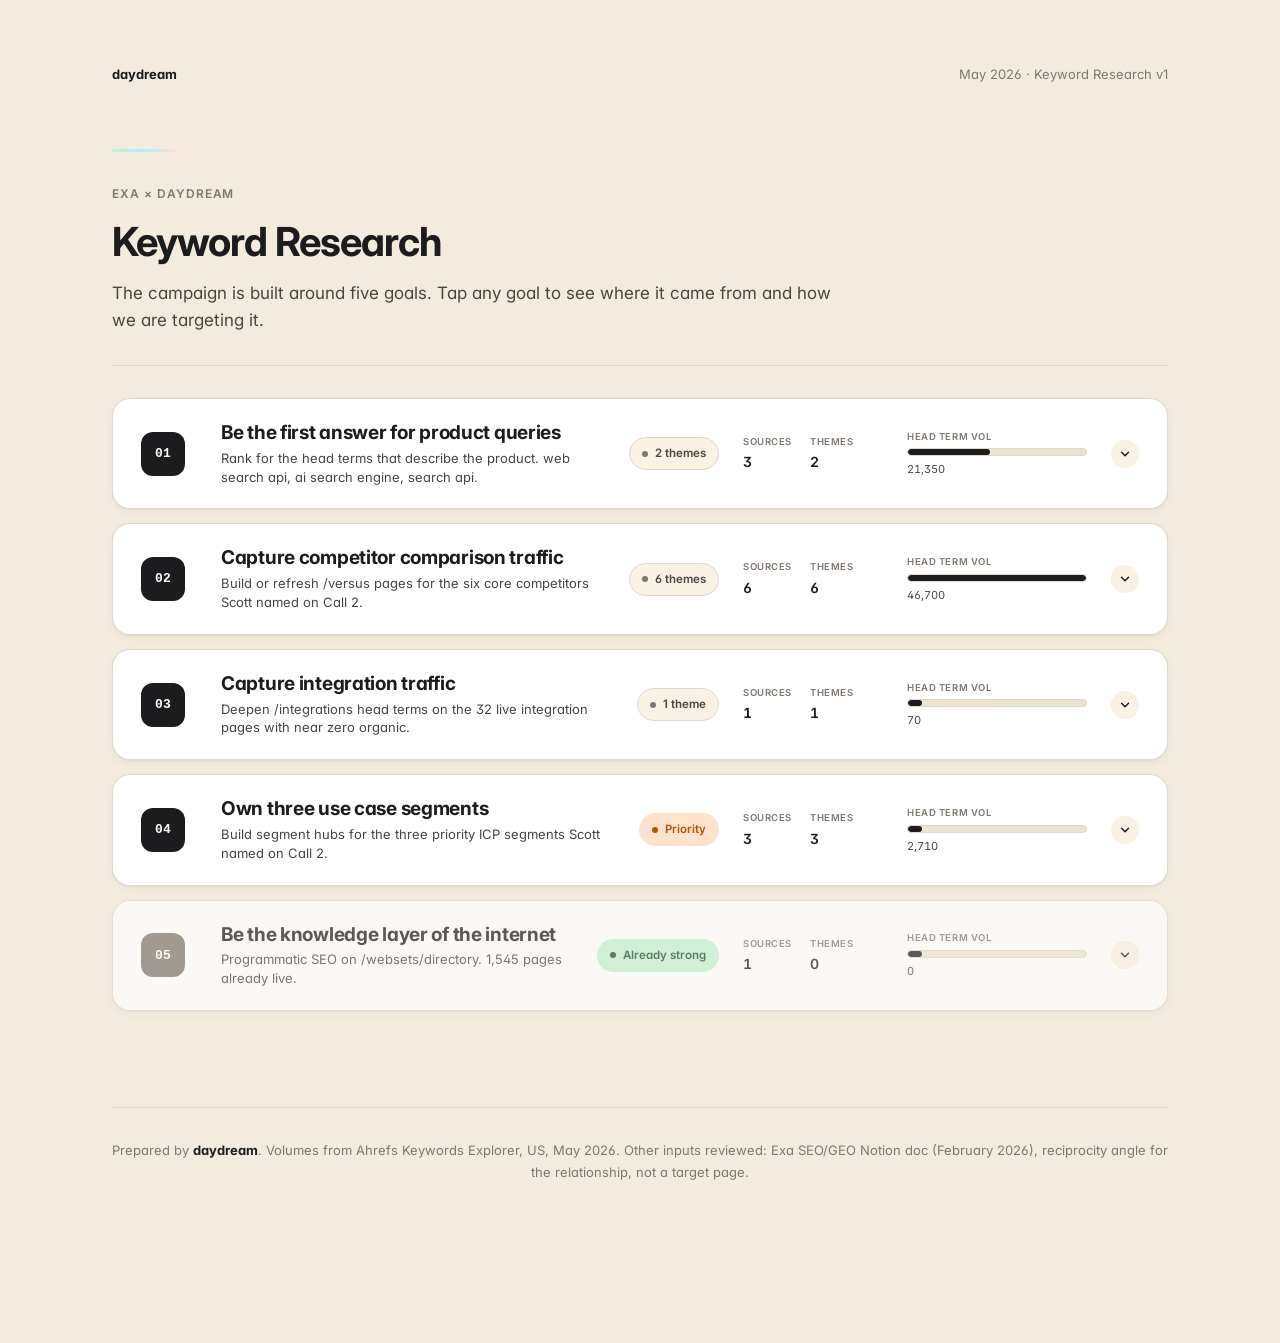
==== commit beeda0e7: "Strip the hero meta row. Lede alone carries it." ====
--- a/index.html
+++ b/index.html
@@ -25,13 +25,6 @@
     <p class="lede">
       The campaign is built around five goals. Tap any goal to see where it came from and how we are targeting it.
     </p>
-    <div class="meta">
-      <div><span class="lbl">Goals</span><span class="val">5</span></div>
-      <div><span class="lbl">Themes</span><span class="val">12</span></div>
-      <div><span class="lbl">New pages</span><span class="val">8</span></div>
-      <div><span class="lbl">Pages to deepen</span><span class="val">4</span></div>
-      <div><span class="lbl">Source</span><span class="val">Ahrefs · US · May 2026</span></div>
-    </div>
   </header>
 
   <div class="goals-stack" id="goals-stack"></div>
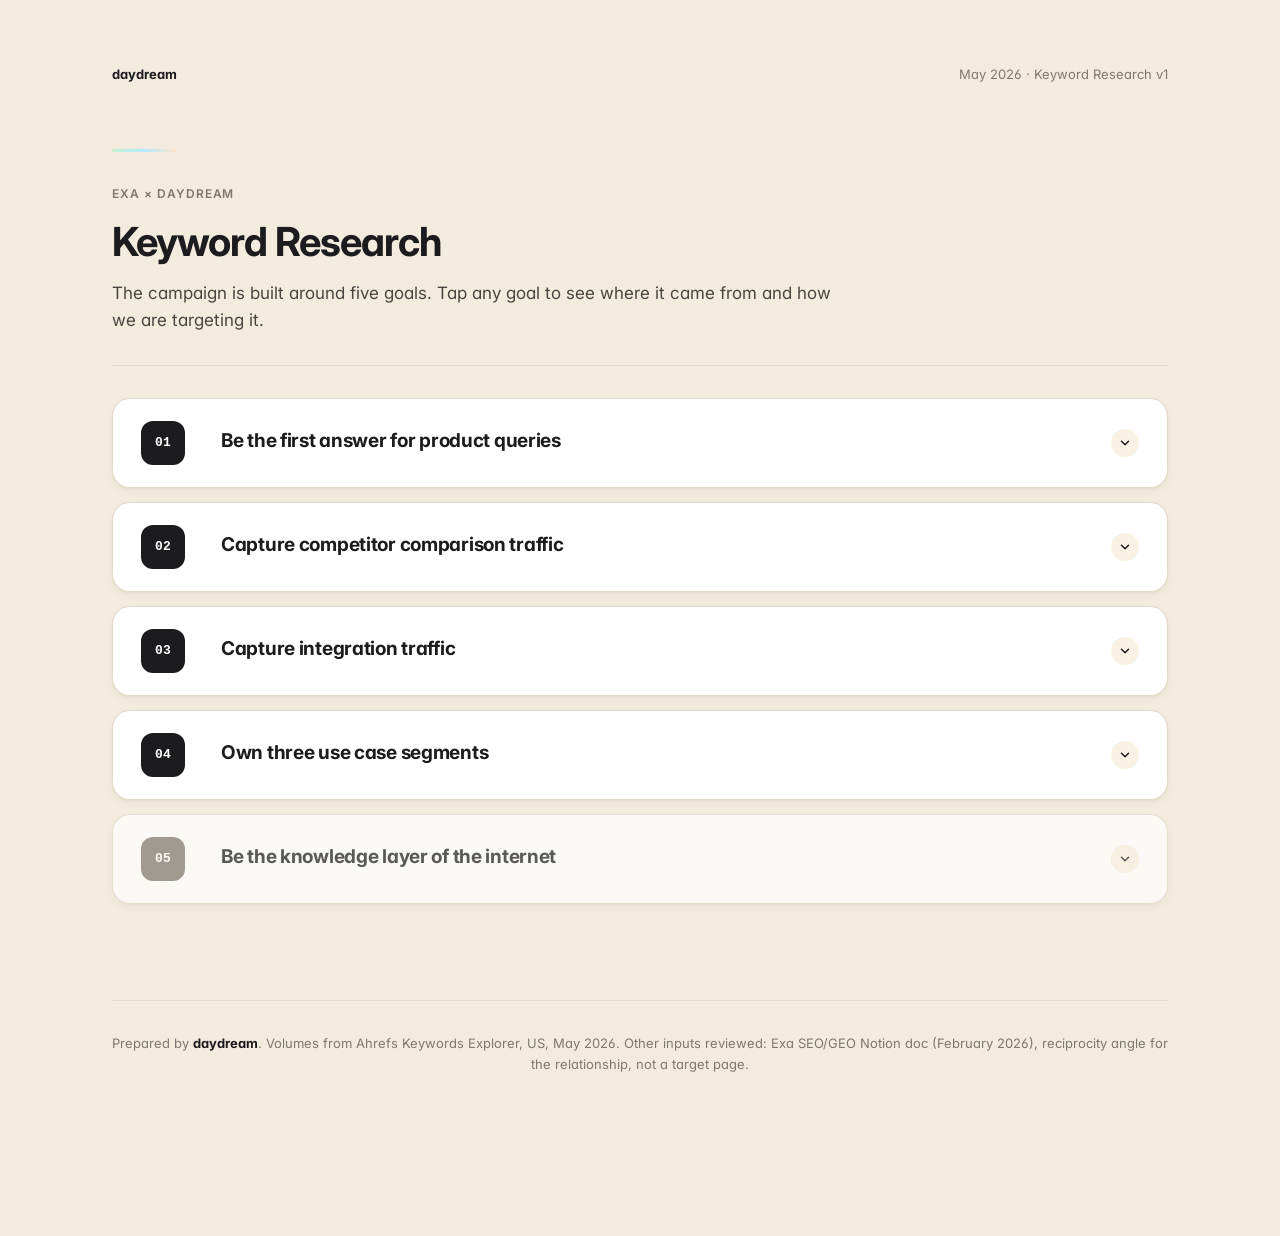
==== commit 847e321c: "Mockups become real page previews. Goal + theme cards lose metadata. Goal and theme card summaries n" ====
--- a/index.html
+++ b/index.html
@@ -274,15 +274,6 @@
           <h3>${theme.primary.kw}</h3>
           <div class="target">${targetTag(theme)}<span>${theme.target}</span></div>
         </div>
-        <div class="t-stats">
-          <div class="stat-mini"><span class="lbl">Primary vol</span><span class="val">${num(theme.primary.vol)}</span></div>
-          <div class="stat-mini"><span class="lbl">Avg KD</span><span class="val">${avgKD === null ? "·" : avgKD}</span></div>
-        </div>
-        <div class="t-volume-chart">
-          <div class="chart-lbl">Theme vol</div>
-          <div class="chart-bar"><div class="fill" style="width:${Math.min(100, Math.round(themeVol / 750))}%"></div></div>
-          <div class="chart-val">${num(themeVol)}</div>
-        </div>
         <div class="chevron-cell">
           <svg viewBox="0 0 24 24" fill="none" stroke="currentColor" stroke-width="2.5" stroke-linecap="round" stroke-linejoin="round"><polyline points="6 9 12 15 18 9"/></svg>
         </div>
@@ -314,13 +305,8 @@
 }
 
 // goal renderer
-function renderGoal(goal, maxVol) {
+function renderGoal(goal) {
   const themes = goal.themeIds.map((id) => THEMES_BY_ID[id]);
-  const totalVol = themes.reduce((s, t) => s + (t.primary.vol || 0), 0);
-  const volPct = maxVol > 0 ? Math.max(8, Math.round((totalVol / maxVol) * 100)) : 0;
-  const flag = goal.flag
-    ? `<span class="goal-card-flag ${goal.flag.kind}"><span class="dot"></span>${goal.flag.label}</span>`
-    : `<span class="goal-card-flag"><span class="dot"></span>${themes.length} ${themes.length === 1 ? "theme" : "themes"}</span>`;
 
   const sourcesHtml = goal.sources.map((s) => `
     <div class="source-row">
@@ -340,17 +326,6 @@
         <div class="goal-card-num">${String(goal.num).padStart(2, "0")}</div>
         <div class="goal-card-name">
           <div class="label">${goal.name}</div>
-          <div class="description">${goal.description}</div>
-        </div>
-        ${flag}
-        <div class="goal-card-stats">
-          <div class="stat-mini"><span class="lbl">Sources</span><span class="val">${goal.sources.length}</span></div>
-          <div class="stat-mini"><span class="lbl">Themes</span><span class="val">${themes.length}</span></div>
-        </div>
-        <div class="goal-card-chart">
-          <div class="chart-lbl">Head term vol</div>
-          <div class="chart-bar"><div class="fill" style="width:${volPct}%"></div></div>
-          <div class="chart-val">${num(totalVol)}</div>
         </div>
         <div class="goal-card-chevron">
           <svg viewBox="0 0 24 24" fill="none" stroke="currentColor" stroke-width="2.5" stroke-linecap="round" stroke-linejoin="round"><polyline points="6 9 12 15 18 9"/></svg>
@@ -374,8 +349,7 @@
 }
 
 // Render
-const maxVol = Math.max(...GOALS.map((g) => g.themeIds.reduce((s, id) => s + THEMES_BY_ID[id].primary.vol, 0)));
-document.getElementById("goals-stack").innerHTML = GOALS.map((g) => renderGoal(g, maxVol)).join("");
+document.getElementById("goals-stack").innerHTML = GOALS.map(renderGoal).join("");
 
 // Goal accordion
 document.querySelectorAll("[data-goal-toggle]").forEach((s) => {
--- a/styles.css
+++ b/styles.css
@@ -166,7 +166,7 @@
 
 .goal-card-summary {
   display: grid;
-  grid-template-columns: 56px 1fr auto 140px 180px 28px;
+  grid-template-columns: 56px 1fr 28px;
   gap: 24px;
   align-items: center;
   padding: 22px 28px;
@@ -455,7 +455,7 @@
 
 .theme-summary {
   display: grid;
-  grid-template-columns: 80px 1fr 140px 160px 28px;
+  grid-template-columns: 80px 1fr 28px;
   gap: 20px; padding: 22px 26px; align-items: center;
   cursor: pointer; user-select: none;
 }
@@ -933,3 +933,237 @@
 
 /* Anchor flash for jump-to */
 .theme.flash, .panel.flash { box-shadow: 0 0 0 4px rgba(255, 213, 87, 0.4); transition: box-shadow 0.6s ease; }
+
+/* ── Mock page preview (mockup sub-pages) ───────────── */
+.mock-page {
+  background: #FFFFFF;
+  border-radius: 18px;
+  border: 1px solid var(--hairline-strong);
+  overflow: hidden;
+  box-shadow: 0 4px 12px rgba(28,28,30,0.06), 0 24px 56px rgba(28,28,30,0.08);
+  position: relative;
+  margin-top: 16px;
+}
+.mock-page::before {
+  content: ""; position: absolute; top: 0; left: 0; right: 0;
+  height: 3px; background: var(--gradient); z-index: 6;
+}
+.mock-chrome {
+  display: flex; align-items: center; gap: 14px;
+  padding: 14px 18px 13px;
+  background: #F4EEE3;
+  border-bottom: 1px solid var(--hairline);
+}
+.mock-dots { display: flex; gap: 7px; }
+.mock-dots span {
+  width: 11px; height: 11px; border-radius: 50%;
+  background: var(--hairline-strong);
+}
+.mock-url {
+  background: white; padding: 7px 14px;
+  border-radius: 8px; border: 1px solid var(--hairline);
+  font-family: var(--font-mono); font-size: 12px;
+  color: var(--ink-secondary); flex: 1; max-width: 420px;
+  text-align: center; letter-spacing: -0.005em;
+  white-space: nowrap; overflow: hidden; text-overflow: ellipsis;
+}
+.mock-tab {
+  margin-left: auto;
+  font-size: 11px; color: var(--ink-tertiary);
+  background: white; padding: 5px 12px; border-radius: 6px;
+  border: 1px solid var(--hairline); max-width: 320px;
+  white-space: nowrap; overflow: hidden; text-overflow: ellipsis;
+}
+
+.mock-nav {
+  display: flex; align-items: center; justify-content: space-between;
+  padding: 18px 32px;
+  border-bottom: 1px solid var(--hairline);
+  background: #FFFFFF;
+}
+.mock-nav-logo {
+  font-size: 20px; font-weight: 700;
+  letter-spacing: -0.02em; color: var(--ink);
+}
+.mock-nav-links {
+  display: flex; gap: 26px;
+  font-size: 13.5px; color: var(--ink); font-weight: 500;
+}
+.mock-nav-cta {
+  display: flex; gap: 12px; align-items: center;
+  font-size: 13.5px;
+}
+.mock-nav-cta .signin { color: var(--ink); font-weight: 500; }
+.mock-btn-primary {
+  background: var(--ink); color: white !important;
+  padding: 9px 18px; border-radius: 8px;
+  font-weight: 600; font-size: 13px;
+  border: 1px solid var(--ink);
+}
+.mock-btn-secondary {
+  background: white; color: var(--ink) !important;
+  padding: 9px 18px; border-radius: 8px;
+  border: 1px solid var(--hairline-strong);
+  font-weight: 600; font-size: 13px;
+}
+
+.mock-section {
+  padding: 56px 40px;
+  border-bottom: 1px solid var(--hairline);
+  position: relative;
+  background: #FFFFFF;
+}
+.mock-section.tint { background: #FAF7F1; }
+.mock-section:last-child { border-bottom: none; }
+.mock-section h1 {
+  font-size: 52px; font-weight: 700; line-height: 1.05;
+  letter-spacing: -0.025em; color: var(--ink);
+  margin: 0 0 18px; max-width: 640px;
+}
+.mock-section h2 {
+  font-size: 28px; font-weight: 700; line-height: 1.2;
+  letter-spacing: -0.018em; color: var(--ink);
+  margin: 0 0 14px; max-width: 720px;
+}
+.mock-section h3 { font-size: 16px; font-weight: 700; margin: 0 0 6px; }
+.mock-section p {
+  font-size: 15.5px; line-height: 1.6; color: var(--ink-secondary);
+  margin: 0 0 14px; max-width: 640px;
+}
+.mock-section p:last-child { margin-bottom: 0; }
+.mock-section p.gray {
+  color: var(--ink-tertiary);
+  background: #FAF7F1;
+  padding: 12px 16px; border-radius: 8px;
+  border: 1px dashed var(--hairline-strong);
+  font-style: italic; font-size: 13.5px;
+  max-width: 640px;
+}
+.mock-section .sub {
+  font-size: 17px; line-height: 1.5; color: var(--ink-secondary);
+  max-width: 540px; margin: 0 0 24px;
+}
+.mock-section .ctas { display: flex; gap: 12px; margin-top: 24px; flex-wrap: wrap; }
+.mock-section .ctas a { border: none; }
+
+.mock-status {
+  position: absolute; top: 18px; right: 18px;
+  z-index: 5;
+  display: inline-flex; align-items: center; gap: 7px;
+  padding: 5px 11px;
+  border-radius: 6px;
+  font-size: 10px; font-weight: 700;
+  letter-spacing: 0.06em; text-transform: uppercase;
+}
+.mock-status::before {
+  content: ""; width: 5px; height: 5px; border-radius: 50%;
+}
+.mock-status.s-keep { background: #FFFFFF; color: var(--ink-secondary); border: 1px solid var(--hairline); }
+.mock-status.s-keep::before { background: var(--ink-tertiary); }
+.mock-status.s-modify { background: var(--accent-amber); color: var(--accent-amber-ink); }
+.mock-status.s-modify::before { background: var(--accent-amber-ink); }
+.mock-status.s-new { background: var(--accent-green); color: var(--accent-green-ink); }
+.mock-status.s-new::before { background: var(--accent-green-ink); }
+
+.mock-section.s-modify { border-left: 3px solid var(--accent-amber-ink); }
+.mock-section.s-new { border-left: 3px solid var(--accent-green-ink); }
+.mock-section.s-keep { border-left: 3px solid transparent; }
+
+.mock-customer-row {
+  display: flex; gap: 36px; align-items: center;
+  flex-wrap: wrap;
+  font-size: 14px; font-weight: 600;
+  color: var(--ink-tertiary); letter-spacing: -0.005em;
+}
+.mock-customer-row .lbl {
+  width: 100%; font-size: 10.5px; font-weight: 600;
+  letter-spacing: 0.08em; text-transform: uppercase;
+  color: var(--ink-tertiary); margin-bottom: 8px;
+}
+
+.mock-use-cases {
+  display: grid; grid-template-columns: repeat(3, 1fr); gap: 14px; margin-top: 8px;
+}
+.mock-use-cases .mock-card {
+  background: #FAF7F1;
+  border: 1px solid var(--hairline);
+  border-radius: 12px;
+  padding: 22px 22px;
+}
+.mock-card .logo {
+  font-size: 10.5px; font-weight: 700; letter-spacing: 0.08em;
+  text-transform: uppercase; color: var(--ink-tertiary);
+  margin-bottom: 12px;
+}
+.mock-card h3 {
+  font-size: 17px; font-weight: 700; margin: 0 0 6px;
+  color: var(--ink);
+}
+.mock-card p { font-size: 13px; margin: 0 0 12px; line-height: 1.5; }
+.mock-card .link {
+  font-size: 12px; color: var(--ink); font-weight: 600;
+  border-bottom: 1px solid var(--hairline-strong);
+}
+
+.mock-faq { margin-top: 8px; }
+.mock-faq details {
+  border-bottom: 1px solid var(--hairline);
+  padding: 16px 0;
+}
+.mock-faq details:last-child { border-bottom: none; }
+.mock-faq summary {
+  font-size: 15.5px; font-weight: 600; color: var(--ink);
+  cursor: pointer; list-style: none; padding: 4px 0;
+  display: flex; align-items: center; justify-content: space-between;
+}
+.mock-faq summary::-webkit-details-marker { display: none; }
+.mock-faq summary::after {
+  content: "+"; font-weight: 400; color: var(--ink-tertiary);
+  font-size: 22px; line-height: 1;
+}
+.mock-faq details[open] summary::after { content: "–"; }
+.mock-faq details p { padding-top: 10px; font-size: 14px; }
+
+.mock-benchmark {
+  background: #FAF7F1; border: 1px solid var(--hairline);
+  border-radius: 12px; padding: 22px 24px;
+  margin-top: 8px;
+}
+.mock-benchmark table {
+  width: 100%; border-collapse: collapse;
+  font-size: 13.5px; font-variant-numeric: tabular-nums;
+}
+.mock-benchmark th {
+  text-align: left; padding: 8px 12px;
+  font-size: 10px; font-weight: 600;
+  letter-spacing: 0.08em; text-transform: uppercase;
+  color: var(--ink-tertiary);
+  border-bottom: 1px solid var(--hairline);
+}
+.mock-benchmark th.right, .mock-benchmark td.right { text-align: right; }
+.mock-benchmark td {
+  padding: 10px 12px;
+  border-bottom: 1px solid var(--hairline);
+  color: var(--ink);
+}
+.mock-benchmark tr:last-child td { border-bottom: none; }
+.mock-benchmark tr.win td { font-weight: 700; }
+
+.mock-code {
+  background: #1C1C1E; color: #E8E2D8;
+  border-radius: 12px; padding: 20px 24px;
+  font-family: var(--font-mono); font-size: 13px;
+  line-height: 1.6; overflow-x: auto;
+  margin-top: 8px; letter-spacing: -0.005em;
+}
+
+@media (max-width: 720px) {
+  .mock-chrome { padding: 12px 14px; }
+  .mock-tab { display: none; }
+  .mock-nav { padding: 14px 18px; flex-wrap: wrap; gap: 10px; }
+  .mock-nav-links { display: none; }
+  .mock-section { padding: 36px 22px; }
+  .mock-section h1 { font-size: 32px; }
+  .mock-section h2 { font-size: 22px; }
+  .mock-use-cases { grid-template-columns: 1fr; }
+}
